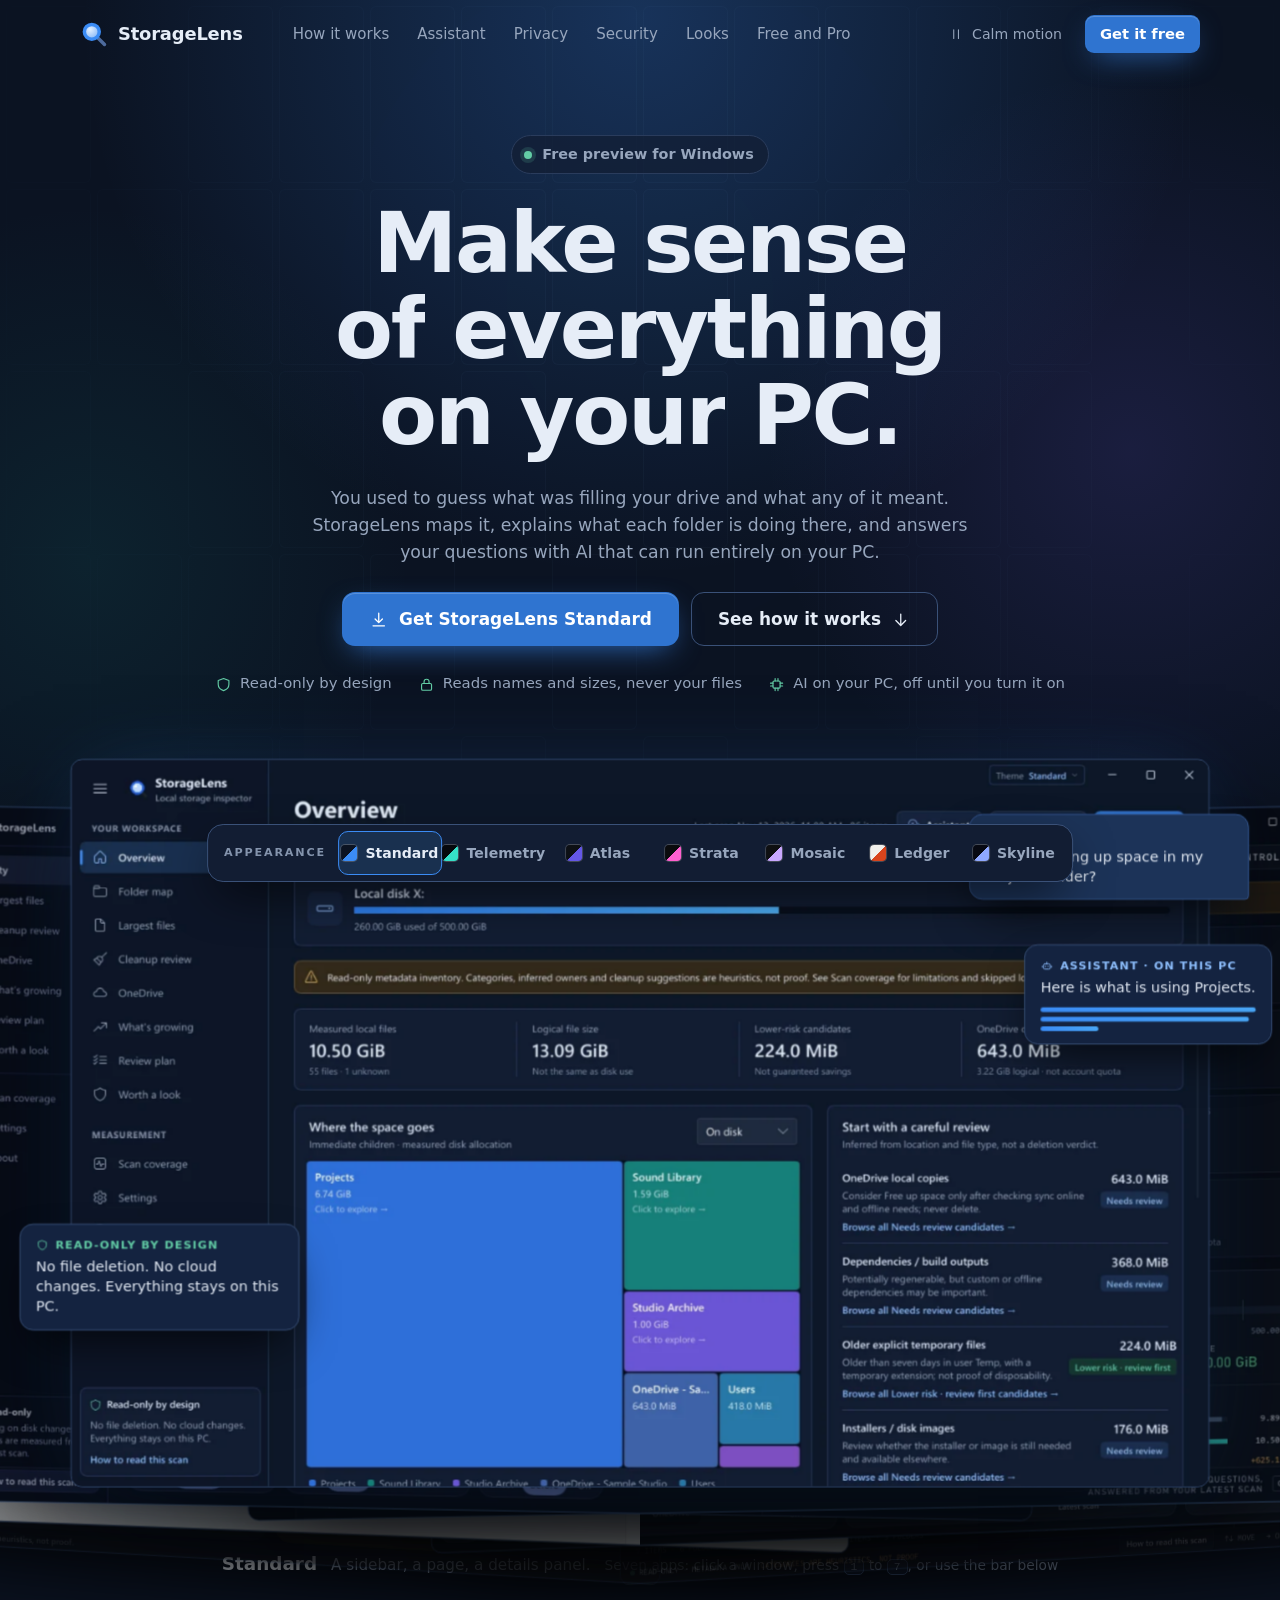
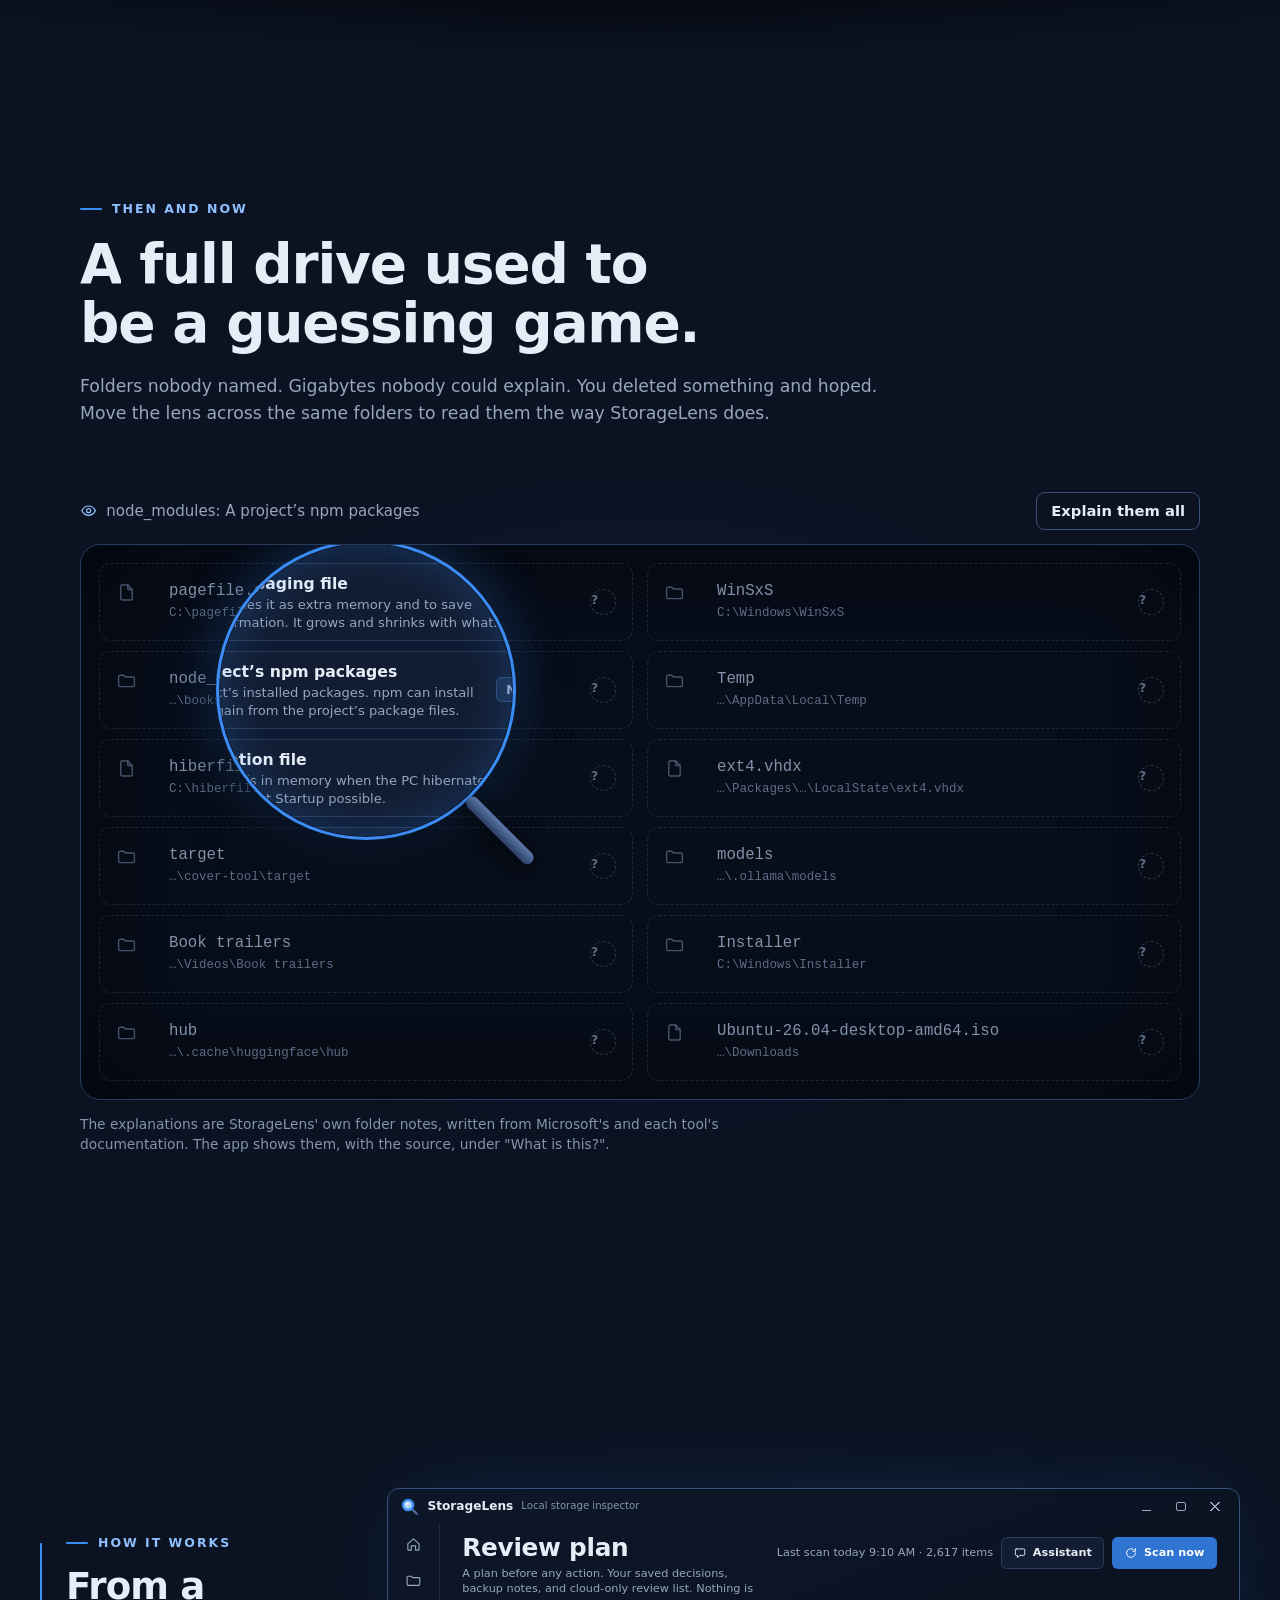
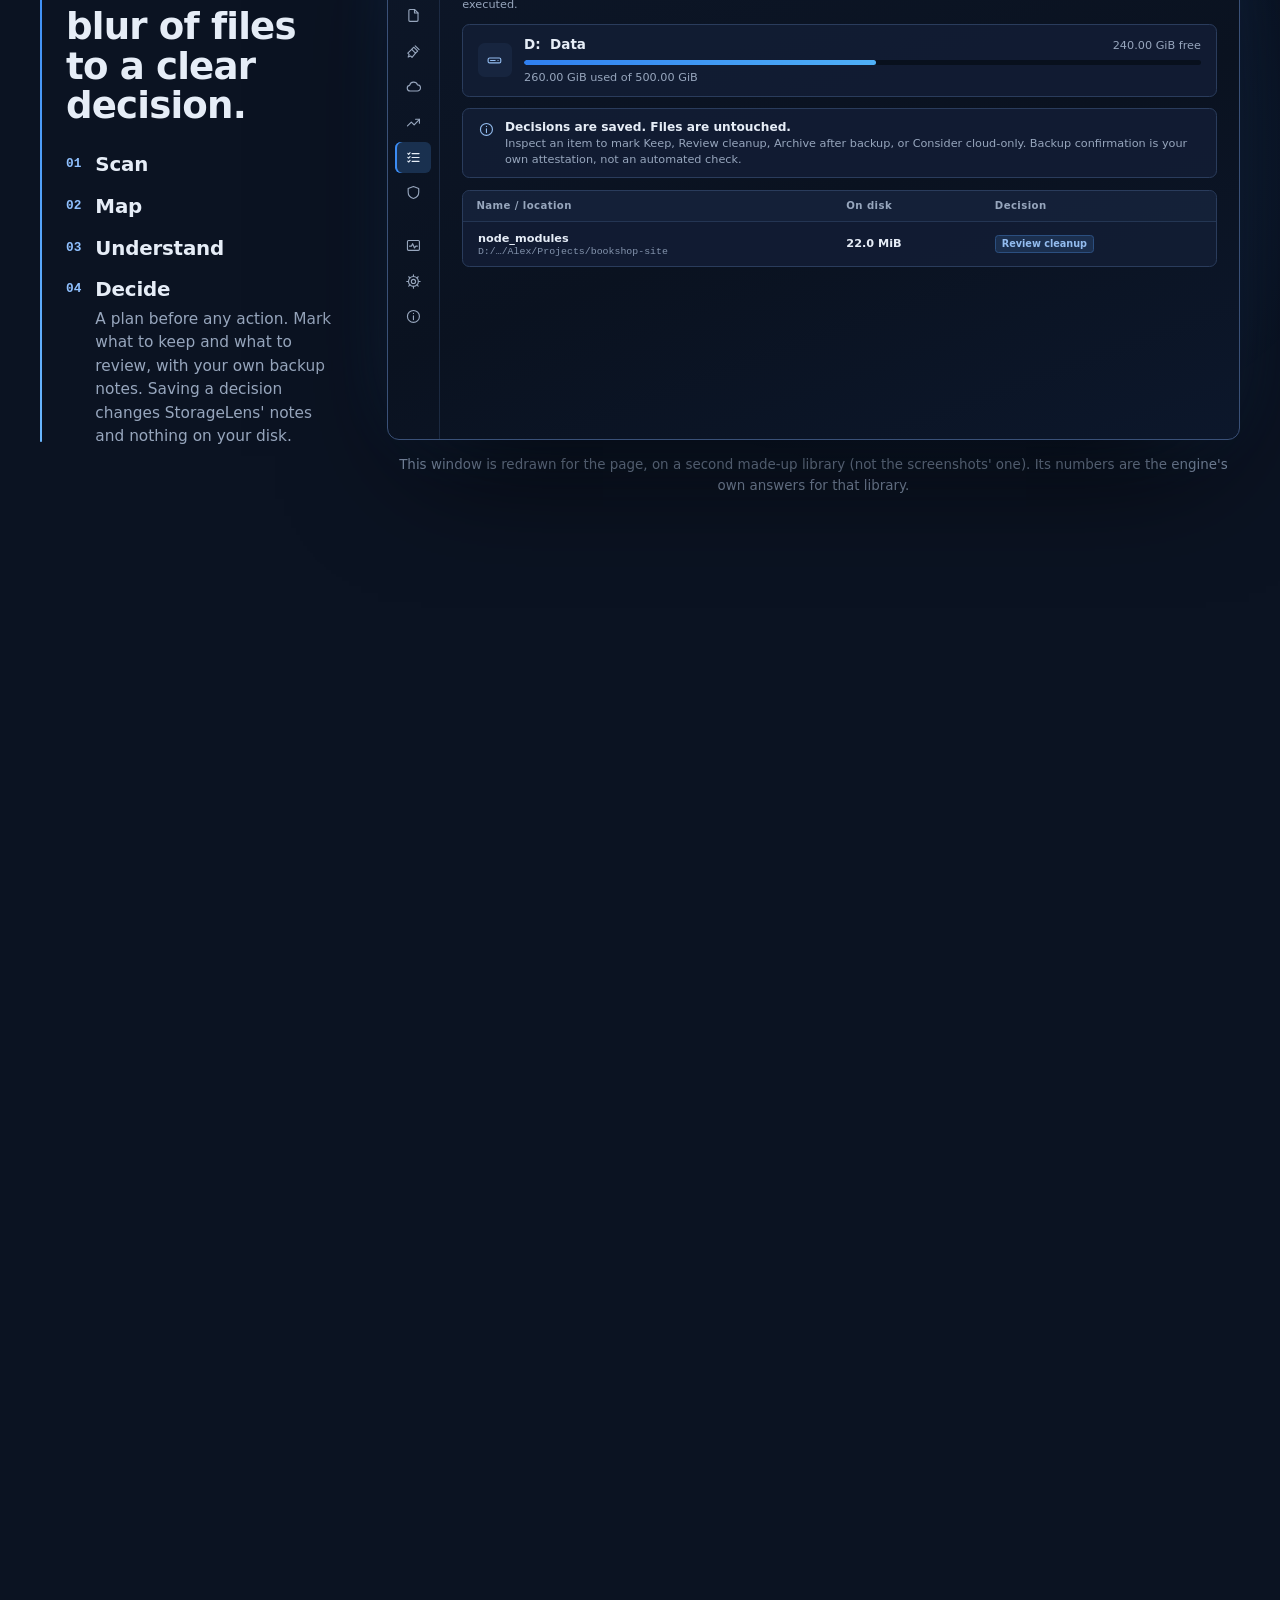
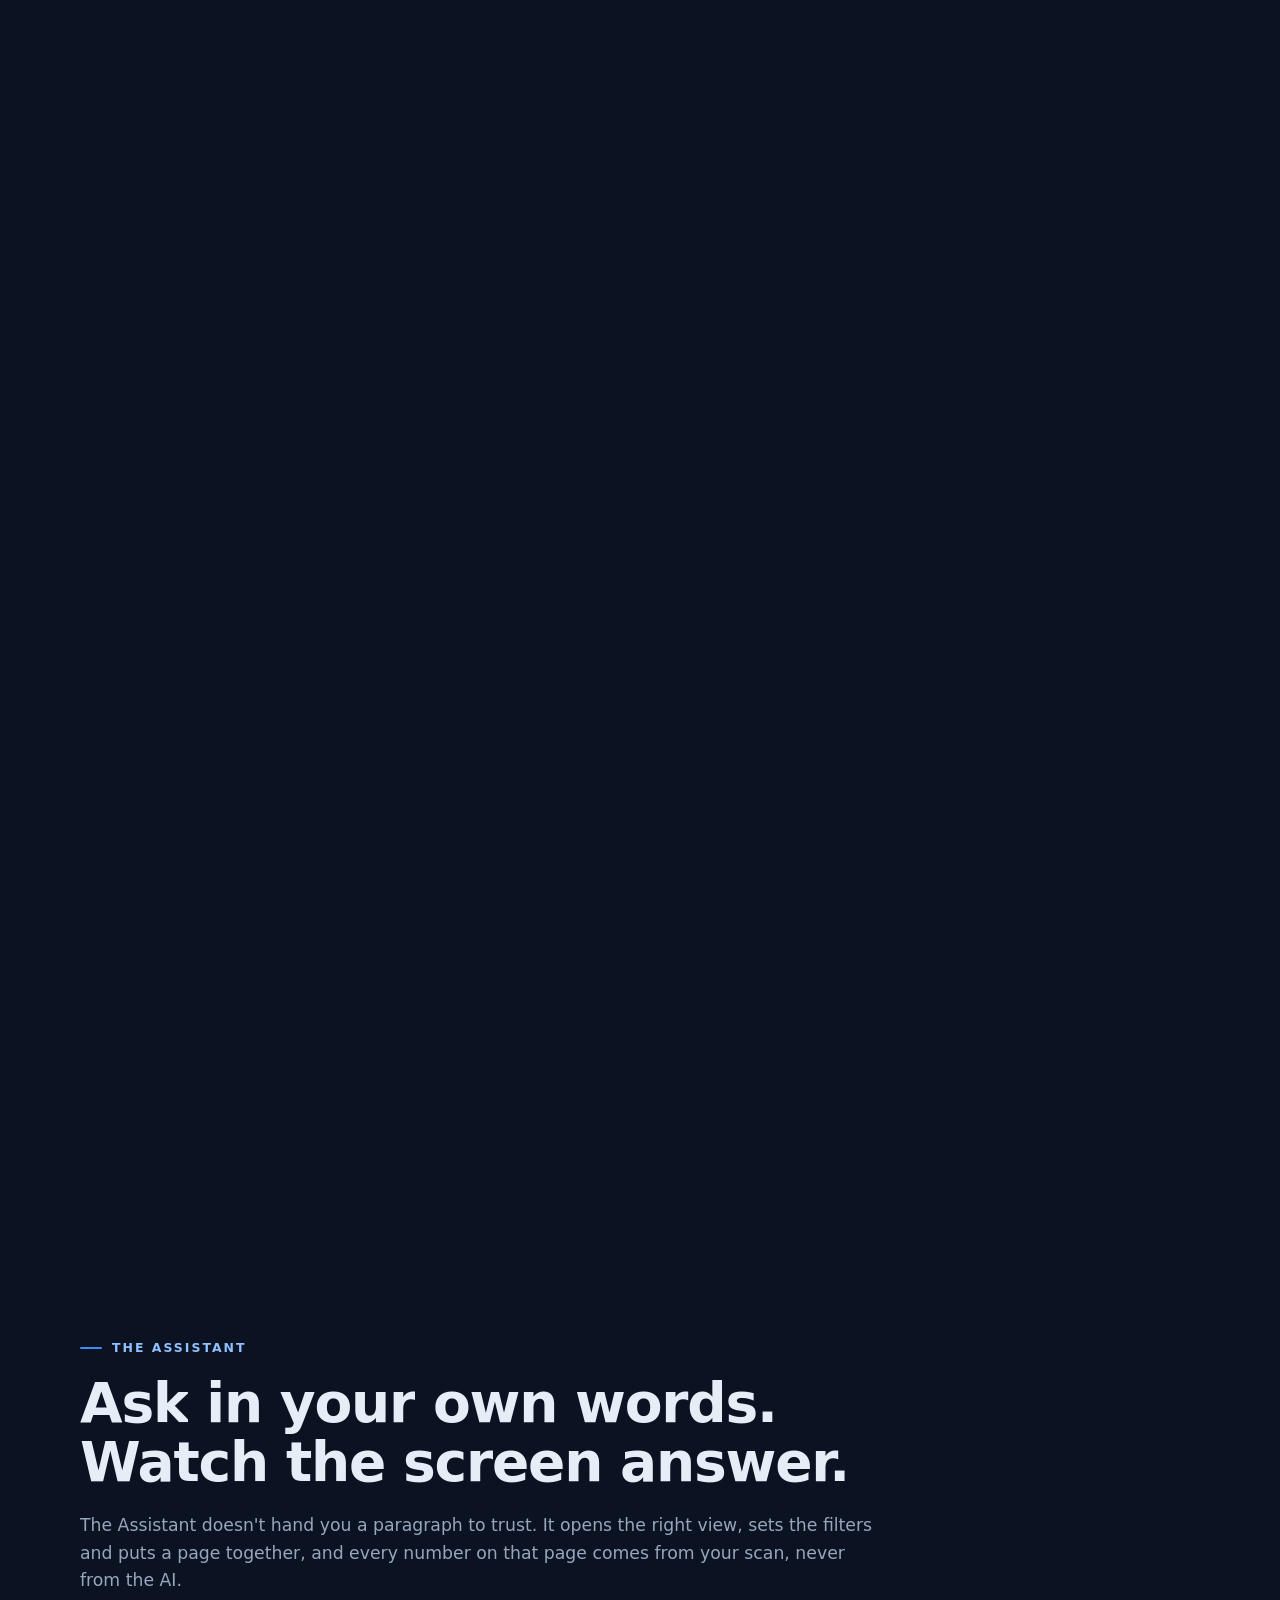
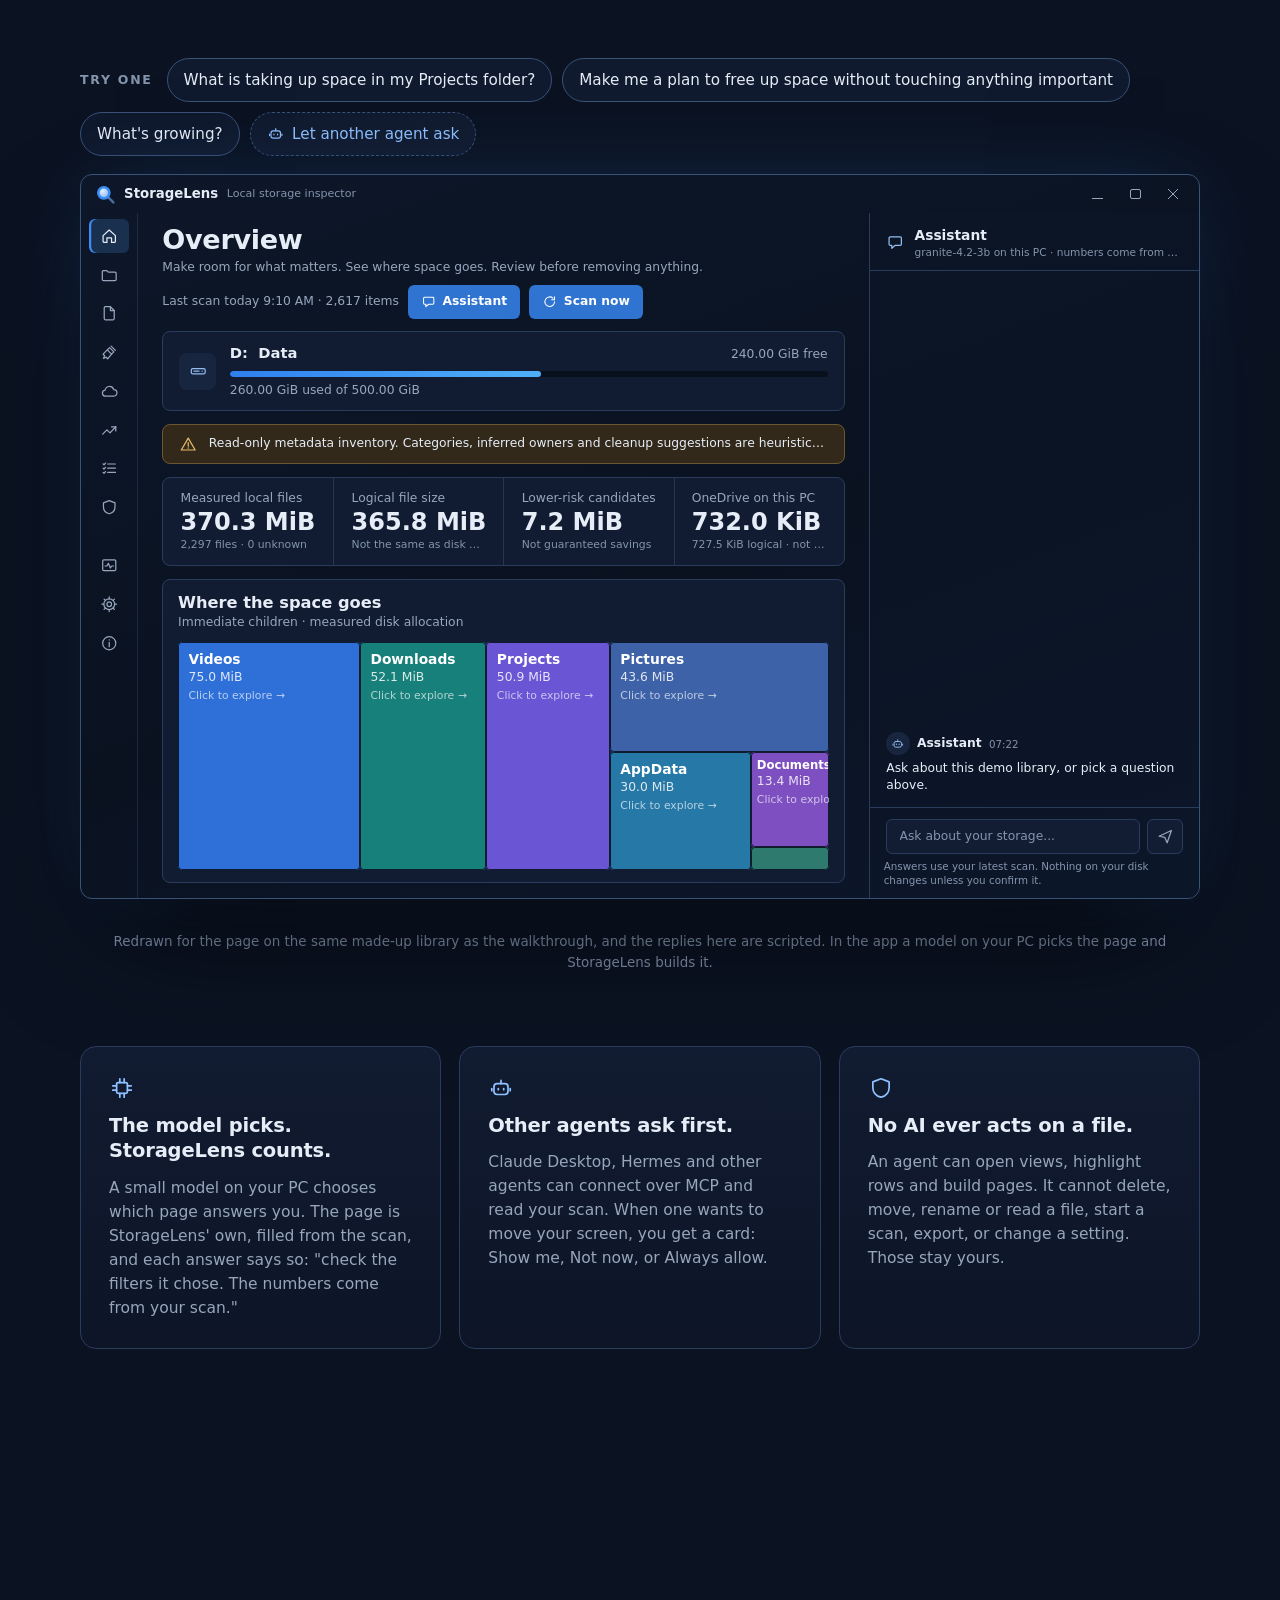
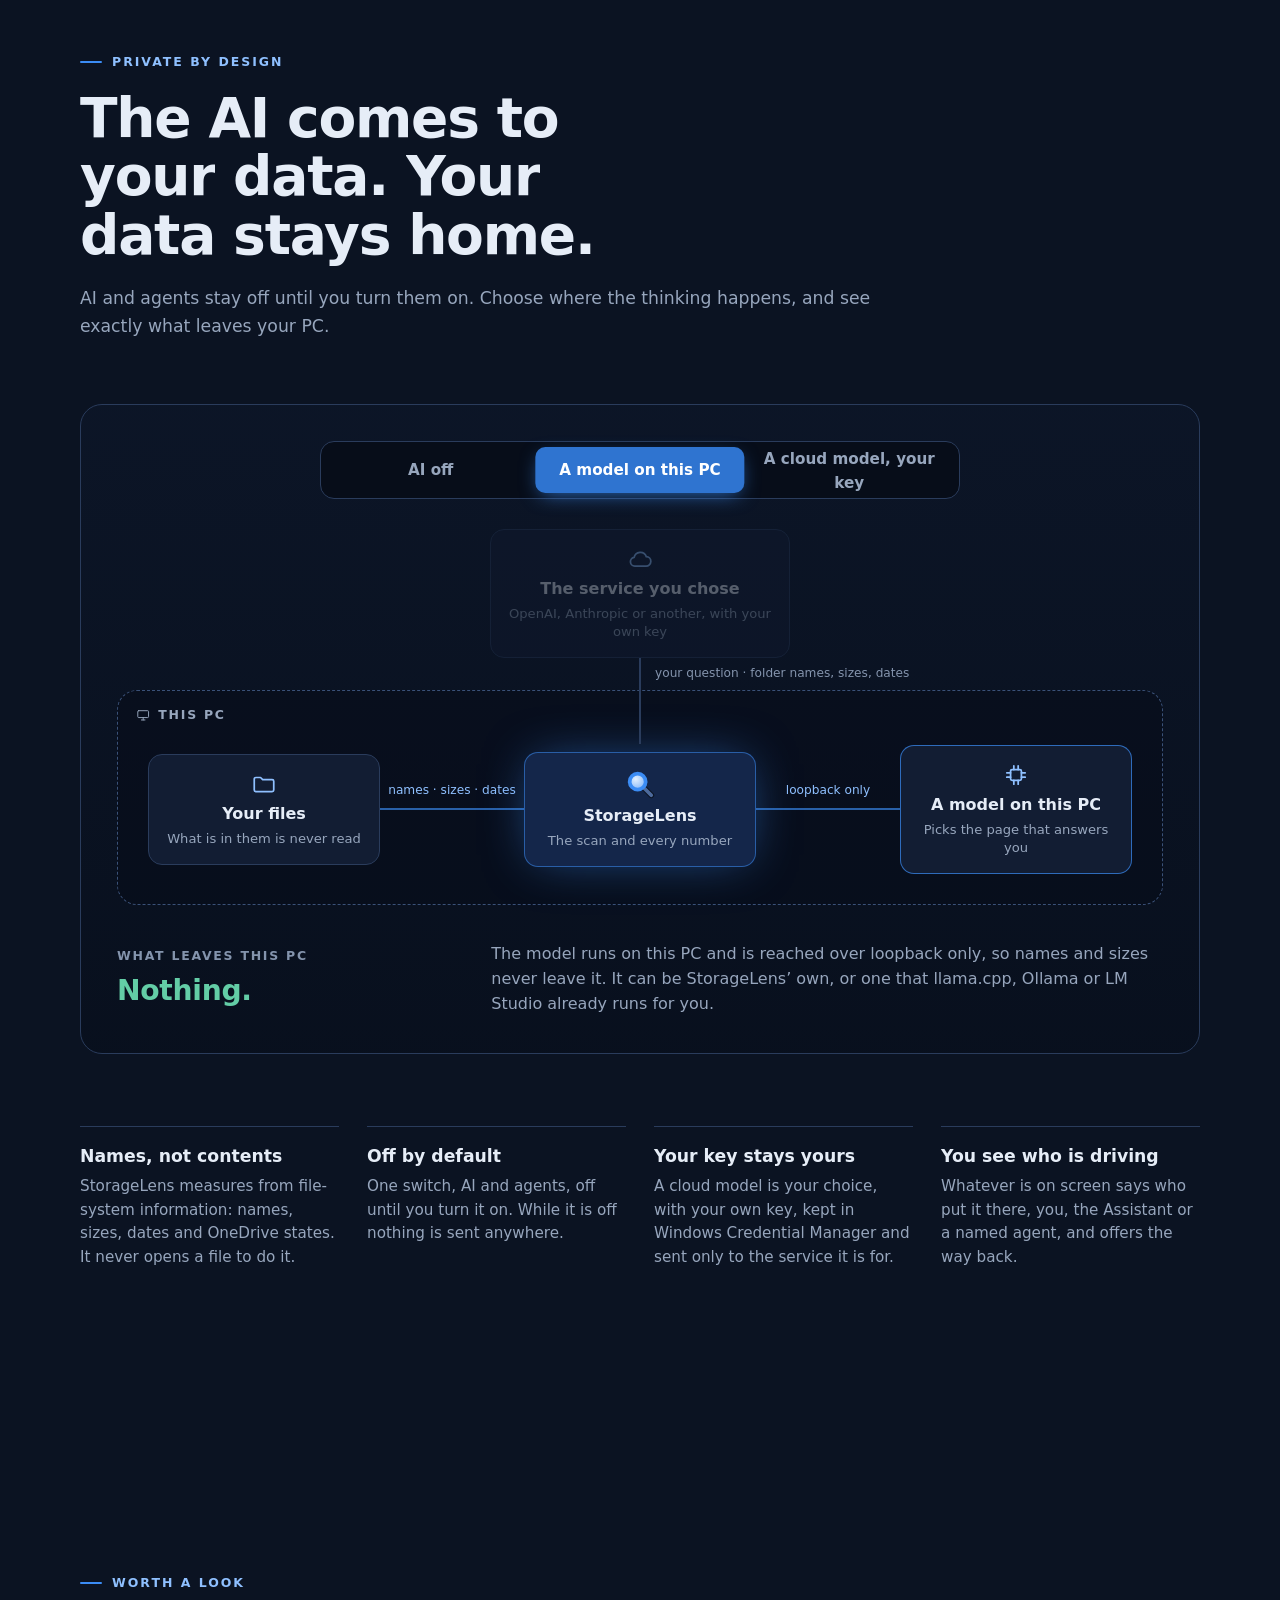
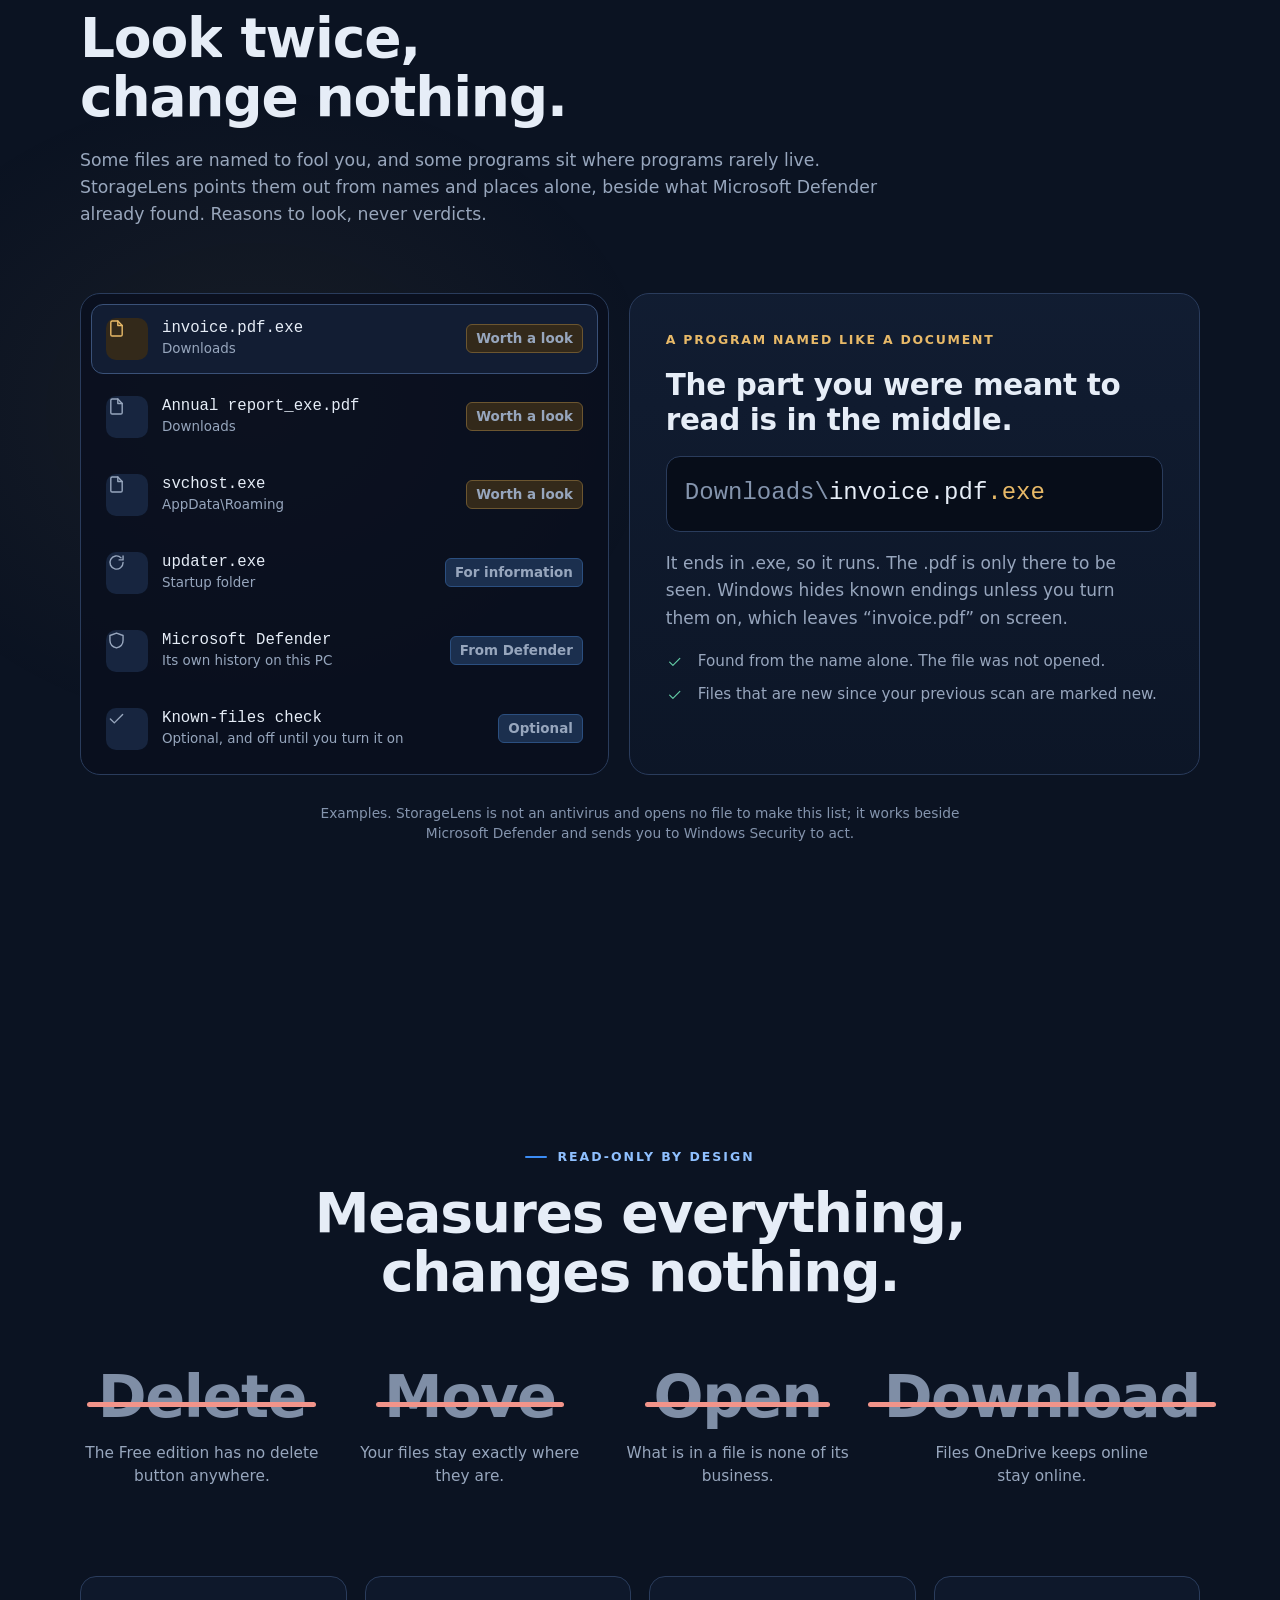
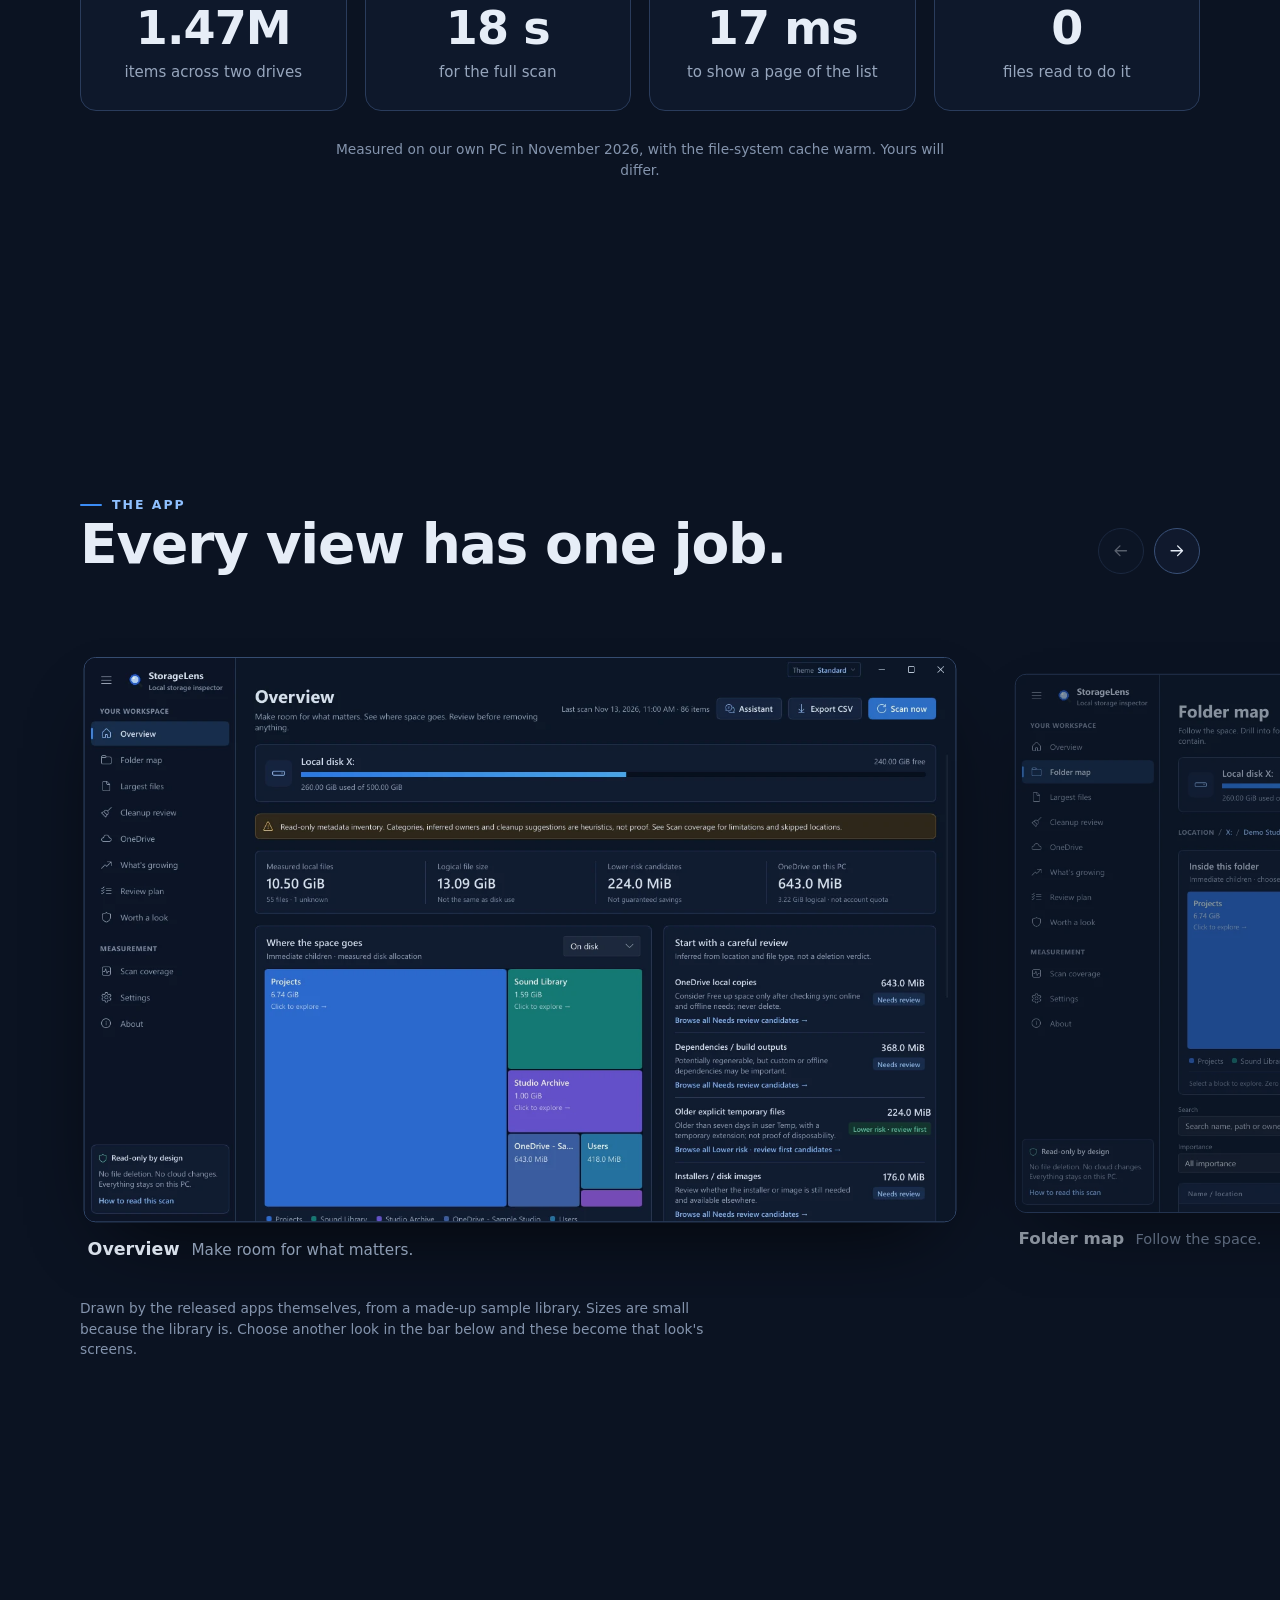
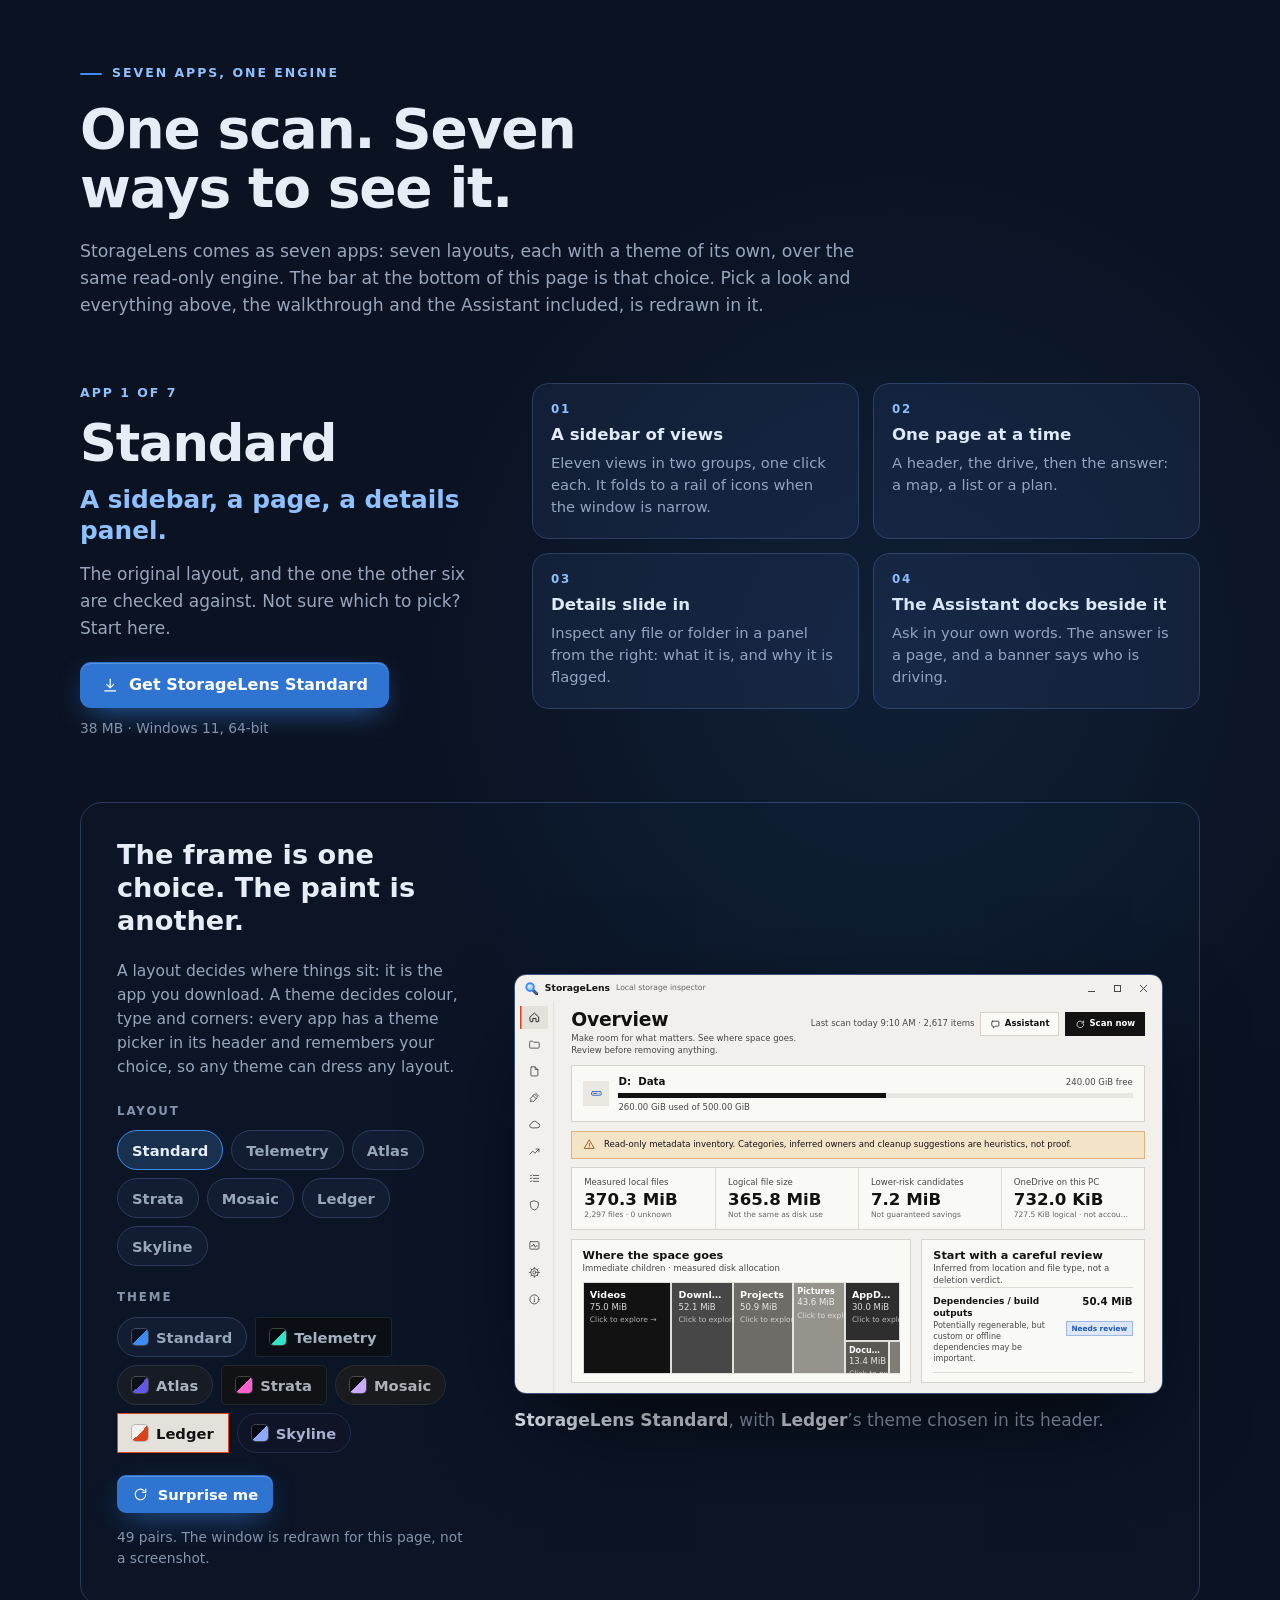
==== index.html @ 4317a59b "Website as committed at 0251ec87d (24 November 2026 09:26)" ====
<!DOCTYPE html>
<html lang="en" data-motion-key="storagelens-motion" data-look="standard">
<head>
<meta charset="utf-8">
<meta name="viewport" content="width=device-width, initial-scale=1">
<title>StorageLens: make sense of your storage</title>
<meta name="description" content="StorageLens is a free Windows app that maps your drives, explains what each folder is for, and answers questions in your own words with AI that can run on your PC. It reads names, sizes and dates, never what is in your files, and it changes nothing.">
<meta name="theme-color" content="#0b1322">
<meta property="og:type" content="website">
<meta property="og:title" content="StorageLens: make sense of everything on your PC">
<meta property="og:description" content="A free Windows app that maps your drives and explains what each folder is doing there. Read-only by design: it measures everything and changes nothing.">
<meta property="og:image" content="https://demar-developer.github.io/storagelens/assets/social-preview.jpg">
<meta name="twitter:card" content="summary_large_image">
<link rel="icon" href="assets/icon.svg" type="image/svg+xml">
<link rel="stylesheet" href="v3/v3.css">
<link rel="stylesheet" href="v3/layouts.css">
<script>document.documentElement.classList.add('js');setTimeout(function(){if(!window.__slReady)document.documentElement.classList.remove('js')},3000);</script>
<script type="module" src="v3/js/main.mjs"></script>
</head>
<body>

<!-- Icons, drawn for this page (24 px grid, 1.6 px strokes). -->
<svg class="sprite" aria-hidden="true" focusable="false">
  <defs>
    <radialGradient id="glass" cx="38%" cy="34%" r="75%"><stop offset="0" stop-color="#e3f0ff"/><stop offset="1" stop-color="#7fb3f7"/></radialGradient>
  </defs>
  <symbol id="logo" viewBox="0 0 64 64">
    <path d="M40.5 40.5 56 56" stroke="#0b1322" stroke-width="12" stroke-linecap="round"/>
    <path d="M40.5 40.5 56 56" stroke="#4d6a9c" stroke-width="8" stroke-linecap="round"/>
    <circle cx="27" cy="27" r="17" fill="url(#glass)" stroke="#3b8cf5" stroke-width="8"/>
  </symbol>
  <g fill="none" stroke="currentColor" stroke-width="1.6" stroke-linecap="round" stroke-linejoin="round">
    <symbol id="i-home" viewBox="0 0 24 24"><path d="M4 11.2 12 4l8 7.2V19a1 1 0 0 1-1 1h-4v-6H9v6H5a1 1 0 0 1-1-1z"/></symbol>
    <symbol id="i-folder" viewBox="0 0 24 24"><path d="M3 7.5A1.5 1.5 0 0 1 4.500 6h4.300l2 2H19.500A1.500 1.500 0 0 1 21 9.500v8A1.500 1.500 0 0 1 19.500 19h-15A1.500 1.500 0 0 1 3 17.500z"/></symbol>
    <symbol id="i-file" viewBox="0 0 24 24"><path d="M7 3.500h6.500L18.500 8.500V19a1.500 1.500 0 0 1-1.500 1.500H7A1.500 1.500 0 0 1 5.500 19V5A1.500 1.500 0 0 1 7 3.500z"/><path d="M13.500 3.500v5h5"/></symbol>
    <symbol id="i-broom" viewBox="0 0 24 24"><path d="m14.500 4 5.500 5.500"/><path d="m12.500 6 5.500 5.500-3 3L9.500 9z"/><path d="M9.500 9 4 14.500l2 2-1.500 3.500L8 18.500l2 2 5-6"/></symbol>
    <symbol id="i-cloud" viewBox="0 0 24 24"><path d="M7.200 18.500a4 4 0 0 1-.6-7.960A5.800 5.800 0 0 1 17.800 9.800a4.350 4.350 0 0 1-.3 8.700z"/></symbol>
    <symbol id="i-growth" viewBox="0 0 24 24"><path d="m3.500 17 5.500-5.500 4 4 7.500-8"/><path d="M15 7.500h5.500V13"/></symbol>
    <symbol id="i-list" viewBox="0 0 24 24"><path d="M10 6.500h10M10 12h10M10 17.500h10"/><path d="m4 6.300 1.200 1.200 2-2.200M4 11.800 5.200 13l2-2.200M4 17.300l1.200 1.200 2-2.200"/></symbol>
    <symbol id="i-shield" viewBox="0 0 24 24"><path d="m12 3.500 7.500 2.800v5.400c0 4.300-3 7.600-7.500 8.800-4.500-1.200-7.500-4.500-7.500-8.800V6.300z"/></symbol>
    <symbol id="i-pulse" viewBox="0 0 24 24"><rect x="3.500" y="5" width="17" height="14" rx="1.500"/><path d="M6.500 13h2.500l1.800-3.500 2.700 6 1.800-2.500h2.200"/></symbol>
    <symbol id="i-gear" viewBox="0 0 24 24"><circle cx="12" cy="12" r="3"/><circle cx="12" cy="12" r="7"/><path d="M12 2.500V5M12 19v2.500M2.500 12H5M19 12h2.500M5.300 5.300 7 7M17 17l1.700 1.700M18.700 5.300 17 7M7 17l-1.700 1.700"/></symbol>
    <symbol id="i-info" viewBox="0 0 24 24"><circle cx="12" cy="12" r="8.500"/><path d="M12 11v5.500M12 7.600v.3"/></symbol>
    <symbol id="i-chat" viewBox="0 0 24 24"><path d="M5.500 5h13A1.500 1.500 0 0 1 20 6.500v8a1.500 1.500 0 0 1-1.500 1.500H12l-4.500 3.800V16h-2A1.500 1.500 0 0 1 4 14.500v-8A1.500 1.500 0 0 1 5.500 5z"/></symbol>
    <symbol id="i-download" viewBox="0 0 24 24"><path d="M12 4v11M7.500 11 12 15.500 16.500 11M5 19.500h14"/></symbol>
    <symbol id="i-refresh" viewBox="0 0 24 24"><path d="M19.500 12a7.500 7.500 0 1 1-2.400-5.500"/><path d="M19.500 4.500v4.500H15"/></symbol>
    <symbol id="i-drive" viewBox="0 0 24 24"><rect x="3" y="8.500" width="18" height="7" rx="2"/><path d="M6.500 12H13"/><path d="M17 12h.2"/></symbol>
    <symbol id="i-arrow" viewBox="0 0 24 24"><path d="M5 12h14M13 6l6 6-6 6"/></symbol>
    <symbol id="i-down" viewBox="0 0 24 24"><path d="M12 5v14M6 13l6 6 6-6"/></symbol>
    <symbol id="i-check" viewBox="0 0 24 24"><path d="m5 12.500 4.500 4.500L19 7.500"/></symbol>
    <symbol id="i-x" viewBox="0 0 24 24"><path d="m6.500 6.500 11 11M17.500 6.500l-11 11"/></symbol>
    <symbol id="i-lock" viewBox="0 0 24 24"><rect x="5" y="10.500" width="14" height="9.500" rx="1.800"/><path d="M8.500 10.500V8a3.500 3.500 0 0 1 7 0v2.500"/></symbol>
    <symbol id="i-chip" viewBox="0 0 24 24"><rect x="7" y="7" width="10" height="10" rx="1.500"/><path d="M10 3.500V7M14 3.500V7M10 17v3.500M14 17v3.500M3.500 10H7M3.500 14H7M17 10h3.500M17 14h3.500"/></symbol>
    <symbol id="i-key" viewBox="0 0 24 24"><circle cx="8" cy="15.500" r="4"/><path d="m11 12.500 8.500-8.500M16 7.500l2.500 2.500M13.500 10l2 2"/></symbol>
    <symbol id="i-warn" viewBox="0 0 24 24"><path d="M12 4 21 19.500H3z"/><path d="M12 10v4.500M12 16.800v.3"/></symbol>
    <symbol id="i-send" viewBox="0 0 24 24"><path d="m4 12 16-7.500-5.500 16-3-7z"/></symbol>
    <symbol id="i-bot" viewBox="0 0 24 24"><rect x="5.500" y="8" width="13" height="10" rx="3"/><path d="M12 8V5M9.500 12.500v1M14.500 12.500v1M3.500 12.500v2M20.500 12.500v2"/></symbol>
    <symbol id="i-open" viewBox="0 0 24 24"><path d="M14 5h5v5M19 5l-8 8"/><path d="M11 7H6.500A1.500 1.500 0 0 0 5 8.500v9A1.500 1.500 0 0 0 6.500 19h9a1.500 1.500 0 0 0 1.500-1.500V13"/></symbol>
    <symbol id="i-eye" viewBox="0 0 24 24"><path d="M2.500 12S6 5.500 12 5.500 21.500 12 21.500 12 18 18.500 12 18.500 2.500 12 2.500 12z"/><circle cx="12" cy="12" r="2.800"/></symbol>
    <symbol id="i-pc" viewBox="0 0 24 24"><rect x="3" y="4.500" width="18" height="11.500" rx="1.500"/><path d="M9 20h6M12 16v4"/></symbol>
    <symbol id="i-pin" viewBox="0 0 24 24"><path d="m14 4 6 6-3 1-3.500 3.500.5 4-1.500 1.500-7-7L7 11.500l4 .5L14.500 8.500z"/><path d="m8.500 15.500-4.500 4.500"/></symbol>
    <symbol id="i-play" viewBox="0 0 24 24"><path d="M8 5.500v13l10.500-6.500z"/></symbol>
    <symbol id="i-pause" viewBox="0 0 24 24"><path d="M8.500 5.500v13M15.500 5.500v13"/></symbol>
  </g>
</svg>

<a class="skip" href="#main">Skip to content</a>

<header class="nav" data-nav>
  <div class="nav-progress" aria-hidden="true"><i data-scroll-progress></i></div>
  <div class="nav-inner">
    <a class="brand" href="#top" aria-label="StorageLens, top of page">
      <svg class="brand-mark" aria-hidden="true"><use href="#logo"/></svg>
      <span>StorageLens</span>
    </a>
    <nav class="nav-links" aria-label="Sections">
      <a href="#how">How it works</a>
      <a href="#ask">Assistant</a>
      <a href="#privacy">Privacy</a>
      <a href="#security">Security</a>
      <a href="#looks">Looks</a>
      <a href="#editions">Free and Pro</a>
    </nav>
    <div class="nav-actions">
      <button class="motion-toggle" type="button" data-motion-toggle aria-pressed="false" title="Turn the page's motion down or back up">
        <svg class="ic" aria-hidden="true"><use href="#i-pause" data-motion-icon/></svg>
        <span data-motion-label>Calm motion</span>
      </button>
      <a class="btn btn-primary btn-sm" href="#get">Get it free</a>
    </div>
  </div>
</header>

<!-- The appearance bar: the seven apps. The whole page wears the look that is on. -->
<div class="dock" role="radiogroup" aria-label="Appearance: the look this page wears">
  <span class="dock-k" aria-hidden="true">Appearance</span>
  <div class="dock-set" data-dock-set><i class="dock-thumb" data-dock-thumb aria-hidden="true"></i></div>
</div>

<main id="main">

<!-- ───────────────────────────── Hero ───────────────────────────── -->
<section class="hero" id="top" data-module="hero" role="group" aria-label="StorageLens">
  <div class="hero-bg" aria-hidden="true">
    <div class="hero-glow"></div>
    <div class="hero-tiles" data-hero-tiles></div>
  </div>
  <div class="wrap hero-copy">
    <p class="pill" data-reveal><i class="dot"></i>Free preview for Windows</p>
    <h1 class="display" data-split>Make sense of everything on your PC.</h1>
    <p class="lede" data-reveal data-reveal-delay="260">You used to guess what was filling your drive and what any of it meant. StorageLens maps it, explains what each folder is doing there, and answers your questions with AI that can run entirely on your PC.</p>
    <div class="hero-cta" data-reveal data-reveal-delay="340">
      <a class="btn btn-primary btn-lg" href="#get" data-download>
        <svg class="ic" aria-hidden="true"><use href="#i-download"/></svg><span>Get <span data-download-name>StorageLens Standard</span></span>
      </a>
      <a class="btn btn-ghost btn-lg" href="#how">See how it works<svg class="ic" aria-hidden="true"><use href="#i-down"/></svg></a>
    </div>
    <ul class="hero-facts" data-reveal data-reveal-delay="420">
      <li><svg class="ic" aria-hidden="true"><use href="#i-shield"/></svg>Read-only by design</li>
      <li><svg class="ic" aria-hidden="true"><use href="#i-lock"/></svg>Reads names and sizes, never your files</li>
      <li><svg class="ic" aria-hidden="true"><use href="#i-chip"/></svg>AI on your PC, off until you turn it on</li>
    </ul>
  </div>

  <div class="hero-stage" data-hero-stage role="group" aria-label="StorageLens' Overview in each of the seven looks. Left and right arrows change the look.">
    <div class="hero-enter" data-hero-enter>
      <div class="hero-tilt deck-stage" data-hero-tilt>
        <button type="button" class="deck-card is-front" data-look="standard" aria-label="Standard: put this look on">
          <img src="assets/looks/standard/overview.webp" width="1360" height="880" alt="StorageLens' Overview: a drive's used space, four totals, a map of the largest folders and a list of what to review first." fetchpriority="high" decoding="async">
        </button>
        <div class="callout callout-ask" data-depth="46" aria-hidden="true">
          <span class="callout-k">You</span>
          <p>What is taking up space in my Projects folder?</p>
        </div>
        <div class="callout callout-answer" data-depth="70" aria-hidden="true">
          <span class="callout-k"><svg class="ic"><use href="#i-bot"/></svg>Assistant · on this PC</span>
          <p>Here is what is using Projects.</p>
          <div class="callout-bars"><i style="--w:100%"></i><i style="--w:97%"></i><i style="--w:27%"></i></div>
        </div>
        <div class="callout callout-safe" data-depth="34" aria-hidden="true">
          <span class="callout-k"><svg class="ic"><use href="#i-shield"/></svg>Read-only by design</span>
          <p>No file deletion. No cloud changes. Everything stays on this PC.</p>
        </div>
      </div>
    </div>
    <p class="deck-cap" aria-live="polite"><b data-deck-name>Standard</b><span data-deck-line>A sidebar, a page, a details panel.</span><span class="deck-keys">Seven apps: click a window, press <kbd>1</kbd> to <kbd>7</kbd>, or use the bar below</span></p>
  </div>
</section>

<!-- ───────────────────────────── Then and now: the lens ───────────────────────────── -->
<section class="section then" id="then-now">
  <div class="wrap">
    <div class="section-head">
      <p class="eyebrow" data-reveal>Then and now</p>
      <h2 class="title" data-split>A full drive used to be a guessing game.</h2>
      <p class="lede" data-reveal>Folders nobody named. Gigabytes nobody could explain. You deleted something and hoped. Move the lens across the same folders to read them the way StorageLens does.</p>
    </div>

    <div class="lens-wrap" data-reveal>
      <div class="lens-bar">
        <span class="lens-hint"><svg class="ic" aria-hidden="true"><use href="#i-eye"/></svg><span data-lens-hint>Move the lens over a folder</span></span>
        <button class="btn btn-ghost btn-sm" type="button" data-lens-toggle aria-pressed="false">Explain them all</button>
      </div>
      <div class="lens-stage" data-module="lens" tabindex="0" role="group" aria-label="A list of folders. Arrow keys move the lens; the button above explains every folder.">
        <ul class="lens-layer lens-raw" aria-hidden="true" data-lens-raw></ul>
        <ul class="lens-layer lens-known" data-lens-known></ul>
        <div class="lens" data-lens aria-hidden="true">
          <div class="lens-clip"><div class="lens-view" data-lens-view></div></div>
          <span class="lens-ring"></span>
          <span class="lens-handle"></span>
        </div>
      </div>
      <p class="fine">The explanations are StorageLens' own folder notes, written from Microsoft's and each tool's documentation. The app shows them, with the source, under "What is this?".</p>
    </div>
  </div>
</section>

<!-- ───────────────────────────── How it works: the pinned story ───────────────────────────── -->
<section class="story" id="how" data-module="story">
  <div class="story-pin">
    <div class="wrap story-grid">
      <div class="story-copy">
        <p class="eyebrow">How it works</p>
        <h2 class="title title-sm">From a blur of files to a clear decision.</h2>
        <ol class="steps" data-steps>
          <li class="step is-on" data-step>
            <span class="step-n">01</span>
            <div>
              <h3>Scan</h3>
              <p>One pass over what Windows already knows about your files: names, sizes, dates and OneDrive states. No file is opened, and files OneDrive keeps online are never downloaded.</p>
              <p class="step-fact">1.47 million items in 18 seconds on our own PC</p>
            </div>
          </li>
          <li class="step" data-step>
            <span class="step-n">02</span>
            <div>
              <h3>Map</h3>
              <p>Follow the space. Every folder is a block sized by what it really takes on disk. Click one to go inside, as deep as you like.</p>
            </div>
          </li>
          <li class="step" data-step>
            <span class="step-n">03</span>
            <div>
              <h3>Understand</h3>
              <p>For well-known Windows, developer and app folders, StorageLens says what the folder is, the supported way to free its space and what not to do. Everything else gets an importance level and the reason for it.</p>
            </div>
          </li>
          <li class="step" data-step>
            <span class="step-n">04</span>
            <div>
              <h3>Decide</h3>
              <p>A plan before any action. Mark what to keep and what to review, with your own backup notes. Saving a decision changes StorageLens' notes and nothing on your disk.</p>
            </div>
          </li>
        </ol>
        <div class="story-rail" aria-hidden="true"><i data-story-rail></i></div>
      </div>
      <div class="story-stage">
        <div class="app-slot" data-story-app>
          <img class="app-fallback" src="assets/looks/standard/folders.webp" width="1360" height="880" loading="lazy" decoding="async" alt="StorageLens' Folder map: the folders inside a folder as blocks sized by the space they take on disk.">
        </div>
        <p class="demo-note">This window is redrawn for the page, on a second made-up library (not the screenshots' one). Its numbers are the engine's own answers for that library.</p>
      </div>
    </div>
  </div>
</section>

<!-- ───────────────────────────── Ask: the Assistant ───────────────────────────── -->
<section class="section ask" id="ask">
  <div class="wrap">
    <div class="section-head">
      <p class="eyebrow" data-reveal>The Assistant</p>
      <h2 class="title" data-split>Ask in your own words. Watch the screen answer.</h2>
      <p class="lede" data-reveal>The Assistant doesn't hand you a paragraph to trust. It opens the right view, sets the filters and puts a page together, and every number on that page comes from your scan, never from the AI.</p>
    </div>

    <div class="ask-stage" data-reveal data-module="assistant">
      <div class="ask-chips" data-ask-chips role="group" aria-label="Questions to try">
        <span class="ask-chips-k">Try one</span>
        <button class="chip" type="button" data-ask="projects">What is taking up space in my Projects folder?</button>
        <button class="chip" type="button" data-ask="plan">Make me a plan to free up space without touching anything important</button>
        <button class="chip" type="button" data-ask="growth">What's growing?</button>
        <button class="chip chip-agent" type="button" data-ask="hermes"><svg class="ic" aria-hidden="true"><use href="#i-bot"/></svg>Let another agent ask</button>
      </div>
      <div class="app-slot app-slot-wide" data-ask-app>
        <img class="app-fallback" src="assets/looks/standard/chat.webp" width="1360" height="880" loading="lazy" decoding="async" alt="The Assistant's panel open beside the Overview, with questions to start from.">
      </div>
      <p class="demo-note">Redrawn for the page on the same made-up library as the walkthrough, and the replies here are scripted. In the app a model on your PC picks the page and StorageLens builds it.</p>
    </div>

    <ul class="trio" data-reveal-group>
      <li class="card" data-reveal data-spot>
        <svg class="ic ic-lg" aria-hidden="true"><use href="#i-chip"/></svg>
        <h3>The model picks. StorageLens counts.</h3>
        <p>A small model on your PC chooses which page answers you. The page is StorageLens' own, filled from the scan, and each answer says so: "check the filters it chose. The numbers come from your scan."</p>
      </li>
      <li class="card" data-reveal data-spot>
        <svg class="ic ic-lg" aria-hidden="true"><use href="#i-bot"/></svg>
        <h3>Other agents ask first.</h3>
        <p>Claude Desktop, Hermes and other agents can connect over MCP and read your scan. When one wants to move your screen, you get a card: Show me, Not now, or Always allow.</p>
      </li>
      <li class="card" data-reveal data-spot>
        <svg class="ic ic-lg" aria-hidden="true"><use href="#i-shield"/></svg>
        <h3>No AI ever acts on a file.</h3>
        <p>An agent can open views, highlight rows and build pages. It cannot delete, move, rename or read a file, start a scan, export, or change a setting. Those stay yours.</p>
      </li>
    </ul>
  </div>
</section>

<!-- ───────────────────────────── Privacy ───────────────────────────── -->
<section class="section privacy" id="privacy">
  <div class="wrap">
    <div class="section-head">
      <p class="eyebrow" data-reveal>Private by design</p>
      <h2 class="title" data-split>The AI comes to your data. Your data stays home.</h2>
      <p class="lede" data-reveal>AI and agents stay off until you turn them on. Choose where the thinking happens, and see exactly what leaves your PC.</p>
    </div>

    <div class="flow" data-reveal data-module="privacy" data-mode="off">
      <div class="seg" role="radiogroup" aria-label="Where the Assistant's model runs" data-seg>
        <i class="seg-thumb" data-seg-thumb aria-hidden="true"></i>
        <button type="button" role="radio" aria-checked="true" data-mode="off">AI off</button>
        <button type="button" role="radio" aria-checked="false" tabindex="-1" data-mode="local">A model on this PC</button>
        <button type="button" role="radio" aria-checked="false" tabindex="-1" data-mode="cloud">A cloud model, your key</button>
      </div>

      <div class="flow-map" aria-hidden="true">
        <div class="flow-pc">
          <span class="flow-pc-k"><svg class="ic"><use href="#i-pc"/></svg>This PC</span>
          <div class="node node-files">
            <svg class="ic ic-lg"><use href="#i-folder"/></svg>
            <b>Your files</b>
            <span>What is in them is never read</span>
          </div>
          <div class="wire wire-scan" data-wire="scan"><span class="wire-k">names · sizes · dates</span><i class="packet"></i><i class="packet"></i><i class="packet"></i></div>
          <div class="node node-app">
            <svg class="brand-mark"><use href="#logo"/></svg>
            <b>StorageLens</b>
            <span>The scan and every number</span>
          </div>
          <div class="wire wire-local" data-wire="local"><span class="wire-k">loopback only</span><i class="packet"></i><i class="packet"></i><i class="packet packet-back"></i></div>
          <div class="node node-model" data-node="local">
            <svg class="ic ic-lg"><use href="#i-chip"/></svg>
            <b>A model on this PC</b>
            <span>Picks the page that answers you</span>
          </div>
        </div>
        <div class="wire wire-cloud" data-wire="cloud"><span class="wire-k">your question · folder names, sizes, dates</span><i class="packet"></i><i class="packet"></i><i class="packet packet-back"></i></div>
        <div class="node node-cloud" data-node="cloud">
          <svg class="ic ic-lg"><use href="#i-cloud"/></svg>
          <b>The service you chose</b>
          <span>OpenAI, Anthropic or another, with your own key</span>
        </div>
      </div>

      <div class="flow-say" aria-live="polite">
        <div class="flow-leaves">
          <span class="flow-leaves-k">What leaves this PC</span>
          <p class="flow-leaves-v" data-flow-leaves>Nothing.</p>
        </div>
        <p class="flow-detail" data-flow-detail>No model runs and no agent can connect. The Assistant still answers its fixed questions from the scan, and "What is this?" still works, because the folder notes are not AI.</p>
      </div>
    </div>

    <ul class="quad" data-reveal-group>
      <li data-reveal><h3>Names, not contents</h3><p>StorageLens measures from file-system information: names, sizes, dates and OneDrive states. It never opens a file to do it.</p></li>
      <li data-reveal><h3>Off by default</h3><p>One switch, AI and agents, off until you turn it on. While it is off nothing is sent anywhere.</p></li>
      <li data-reveal><h3>Your key stays yours</h3><p>A cloud model is your choice, with your own key, kept in Windows Credential Manager and sent only to the service it is for.</p></li>
      <li data-reveal><h3>You see who is driving</h3><p>Whatever is on screen says who put it there, you, the Assistant or a named agent, and offers the way back.</p></li>
    </ul>
  </div>
</section>

<!-- ───────────────────────────── Security: Worth a look ───────────────────────────── -->
<section class="section security" id="security">
  <div class="wrap">
    <div class="section-head">
      <p class="eyebrow" data-reveal>Worth a look</p>
      <h2 class="title" data-split>Look twice, change nothing.</h2>
      <p class="lede" data-reveal>Some files are named to fool you, and some programs sit where programs rarely live. StorageLens points them out from names and places alone, beside what Microsoft Defender already found. Reasons to look, never verdicts.</p>
    </div>

    <div class="signals" data-reveal data-module="signals">
      <div class="signals-list" role="tablist" aria-label="Examples of what StorageLens notices" aria-orientation="vertical" data-signals-list>
        <i class="signals-beam" data-signals-beam aria-hidden="true"></i>
      </div>
      <div class="signals-detail" data-signals-detail role="tabpanel" tabindex="0"></div>
    </div>
    <p class="fine center" data-reveal>Examples. StorageLens is not an antivirus and opens no file to make this list; it works beside Microsoft Defender and sends you to Windows Security to act.</p>
  </div>
</section>

<!-- ───────────────────────────── Promises and numbers ───────────────────────────── -->
<section class="section promises" id="promises">
  <div class="wrap">
    <div class="section-head center">
      <p class="eyebrow" data-reveal>Read-only by design</p>
      <h2 class="title" data-split>Measures everything, changes nothing.</h2>
    </div>
    <ul class="nevers" data-module="nevers">
      <li data-never><span class="never-word">Delete<i></i></span><p>The Free edition has no delete button anywhere.</p></li>
      <li data-never><span class="never-word">Move<i></i></span><p>Your files stay exactly where they are.</p></li>
      <li data-never><span class="never-word">Open<i></i></span><p>What is in a file is none of its business.</p></li>
      <li data-never><span class="never-word">Download<i></i></span><p>Files OneDrive keeps online stay online.</p></li>
    </ul>

    <ul class="stats" data-reveal-group>
      <li data-reveal><b><span data-count="1.47" data-decimals="2">1.47</span>M</b><span>items across two drives</span></li>
      <li data-reveal><b><span data-count="18">18</span> s</b><span>for the full scan</span></li>
      <li data-reveal><b><span data-count="17">17</span> ms</b><span>to show a page of the list</span></li>
      <li data-reveal><b><span data-count="0">0</span></b><span>files read to do it</span></li>
    </ul>
    <p class="fine center" data-reveal>Measured on our own PC in November 2026, with the file-system cache warm. Yours will differ.</p>
  </div>
</section>

<!-- ───────────────────────────── Screens ───────────────────────────── -->
<section class="section screens" id="screens">
  <div class="wrap">
    <div class="section-head split">
      <div>
        <p class="eyebrow" data-reveal>The app</p>
        <h2 class="title" data-split>Every view has one job.</h2>
      </div>
      <div class="gallery-nav" data-reveal>
        <button class="round" type="button" data-gallery-prev aria-label="Previous screen"><svg class="ic flip" aria-hidden="true"><use href="#i-arrow"/></svg></button>
        <button class="round" type="button" data-gallery-next aria-label="Next screen"><svg class="ic" aria-hidden="true"><use href="#i-arrow"/></svg></button>
      </div>
    </div>
  </div>
  <div class="gallery" data-module="gallery" data-reveal>
    <ul class="gallery-track" data-gallery-track tabindex="0" aria-label="Screens of StorageLens. Scroll sideways or use the arrow keys.">
      <li class="shot"><figure><div class="window"><img data-shot="overview" src="assets/looks/standard/overview.webp" width="1360" height="880" loading="lazy" decoding="async" alt="Overview: totals, a map of where the space goes and what to review first."></div><figcaption><b>Overview</b><span>Make room for what matters.</span></figcaption></figure></li>
      <li class="shot"><figure><div class="window"><img data-shot="folders" src="assets/looks/standard/folders.webp" width="1360" height="880" loading="lazy" decoding="async" alt="Folder map: the folders inside a folder as blocks sized by disk use."></div><figcaption><b>Folder map</b><span>Follow the space.</span></figcaption></figure></li>
      <li class="shot"><figure><div class="window"><img data-shot="inspect" src="assets/looks/standard/inspect.webp" width="1360" height="880" loading="lazy" decoding="async" alt="Largest files with the inspector open on a video: its size on disk, dates, why it is flagged and a place to record a decision."></div><figcaption><b>Largest files</b><span>The files that add up.</span></figcaption></figure></li>
      <li class="shot"><figure><div class="window"><img data-shot="cleanup" src="assets/looks/standard/cleanup.webp" width="1360" height="880" loading="lazy" decoding="async" alt="Cleanup review: files worth a review, each with an importance level."></div><figcaption><b>Cleanup review</b><span>A careful cleanup, not a gamble.</span></figcaption></figure></li>
      <li class="shot"><figure><div class="window"><img data-shot="growth" src="assets/looks/standard/growth.webp" width="1360" height="880" loading="lazy" decoding="async" alt="What's growing: folders by how much they grew since the previous scan."></div><figcaption><b>What's growing</b><span>Catch what's accumulating.</span></figcaption></figure></li>
      <li class="shot"><figure><div class="window"><img data-shot="onedrive" src="assets/looks/standard/onedrive.webp" width="1360" height="880" loading="lazy" decoding="async" alt="OneDrive: what is on this PC and what is online only."></div><figcaption><b>OneDrive</b><span>Keep the cloud. Reclaim the disk.</span></figcaption></figure></li>
      <li class="shot"><figure><div class="window"><img data-shot="assistant" src="assets/looks/standard/assistant.webp" width="1360" height="880" loading="lazy" decoding="async" alt="A page the Assistant put together: the largest folders as bars, under a banner that says who is driving and offers the way back."></div><figcaption><b>A page the Assistant built</b><span>Put together from live queries of your scan.</span></figcaption></figure></li>
      <li class="shot"><figure><div class="window"><img data-shot="chat" src="assets/looks/standard/chat.webp" width="1360" height="880" loading="lazy" decoding="async" alt="The Assistant's panel open beside the Overview, with questions to start from."></div><figcaption><b>The Assistant, beside your view</b><span>Ask in your own words, or start from a question.</span></figcaption></figure></li>
      <li class="shot"><figure><div class="window"><img data-shot="plan" src="assets/looks/standard/plan.webp" width="1360" height="880" loading="lazy" decoding="async" alt="Review plan: your saved decisions. Nothing is executed."></div><figcaption><b>Review plan</b><span>A plan before any action.</span></figcaption></figure></li>
    </ul>
  </div>
  <div class="wrap"><p class="fine" data-reveal>Drawn by the released apps themselves, from a made-up sample library. Sizes are small because the library is. Choose another look in the bar below and these become that look's screens.</p></div>
</section>

<!-- ───────────────────────────── Appearance: the looks ───────────────────────────── -->
<section class="section looks" id="looks">
  <div class="wrap">
    <div class="section-head">
      <p class="eyebrow" data-reveal>Seven apps, one engine</p>
      <h2 class="title" data-split>One scan. Seven ways to see it.</h2>
      <p class="lede" data-reveal>StorageLens comes as seven apps: seven layouts, each with a theme of its own, over the same read-only engine. The bar at the bottom of this page is that choice. Pick a look and everything above, the walkthrough and the Assistant included, is redrawn in it.</p>
    </div>

    <div class="look-now" data-reveal data-module="appearance">
      <div class="look-copy">
        <p class="look-n" data-look-n>App 1 of 7</p>
        <h3 class="look-name" data-look-name>Standard</h3>
        <p class="look-line" data-look-line>A sidebar, a page, a details panel.</p>
        <p class="look-text" data-look-text>The original layout, and the one the other six are checked against. Not sure which to pick? Start here.</p>
        <p class="look-get"><a class="btn btn-primary" href="#get" data-download><svg class="ic" aria-hidden="true"><use href="#i-download"/></svg><span>Get <span data-download-name>StorageLens Standard</span></span></a><span class="fine"><span data-download-size>38 MB</span> · Windows 11, 64-bit</span></p>
      </div>
      <ol class="points" data-look-points>
        <li data-n="01"><b>A sidebar of views</b><p>Eleven views in two groups, one click each. It folds to a rail of icons when the window is narrow.</p></li>
        <li data-n="02"><b>One page at a time</b><p>A header, the drive, then the answer: a map, a list or a plan.</p></li>
        <li data-n="03"><b>Details slide in</b><p>Inspect any file or folder in a panel from the right: what it is, and why it is flagged.</p></li>
        <li data-n="04"><b>The Assistant docks beside it</b><p>Ask in your own words. The answer is a page, and a banner says who is driving.</p></li>
      </ol>
    </div>

    <div class="mixer" data-reveal data-module="mixer">
      <div class="mixer-side">
        <h3>The frame is one choice. The paint is another.</h3>
        <p>A layout decides where things sit: it is the app you download. A theme decides colour, type and corners: every app has a theme picker in its header and remembers your choice, so any theme can dress any layout.</p>
        <fieldset><legend>Layout</legend><div class="picks" role="radiogroup" aria-label="Layout" data-mix-layout></div></fieldset>
        <fieldset><legend>Theme</legend><div class="picks" role="radiogroup" aria-label="Theme" data-mix-theme></div></fieldset>
        <div class="mixer-row">
          <button class="btn btn-primary btn-sm" type="button" data-mix-shuffle><svg class="ic" aria-hidden="true"><use href="#i-refresh"/></svg>Surprise me</button>
          <span class="fine">49 pairs. The window is redrawn for this page, not a screenshot.</span>
        </div>
      </div>
      <figure class="mixer-view">
        <div class="mixer-frame app-slot" data-mix-frame><img class="app-fallback" src="assets/looks/standard/overview.webp" width="1360" height="880" loading="lazy" decoding="async" alt="StorageLens Standard's Overview, in its own theme."></div>
        <figcaption aria-live="polite" data-mix-cap><b>Standard</b>, in its own theme.</figcaption>
      </figure>
    </div>
  </div>
</section>

<!-- ───────────────────────────── Editions ───────────────────────────── -->
<section class="section editions" id="editions">
  <div class="wrap">
    <div class="section-head center">
      <p class="eyebrow" data-reveal>Free and Pro</p>
      <h2 class="title" data-split>Free today. Pro when it's ready.</h2>
      <p class="lede" data-reveal>Free is what you can download today: everything that runs on your own PC. Pro comes later, for the things that need more than one PC.</p>
    </div>

    <div class="plans" data-reveal-group>
      <article class="plan plan-free" data-reveal data-spot>
        <header>
          <p class="plan-k"><i class="dot dot-on"></i>Available now</p>
          <h3>StorageLens Free</h3>
          <p class="plan-sub">Seven apps, one per layout. For personal use on Windows.</p>
        </header>
        <ul class="ticks">
          <li>Every local drive, with the map, the eight views and CSV export</li>
          <li>What grew since the last scan, and each folder's size over your last 10 scans</li>
          <li>"What is this?" for well-known Windows, developer and app folders</li>
          <li>All the local AI: the Assistant with a model on your PC, or a cloud model with your own key</li>
          <li>Your agents can connect over MCP, read-only, and ask before they move your screen</li>
          <li>Worth a look: name and place signals, Microsoft Defender's history, an offline known-files check</li>
          <li>Alerts for low space and unusual growth; daily or weekly scans</li>
          <li>A review plan with your notes. Nothing is changed on disk</li>
          <li>Seven layouts to choose from, each with a theme picker in its header</li>
        </ul>
        <a class="btn btn-primary" href="#get" data-download><svg class="ic" aria-hidden="true"><use href="#i-download"/></svg><span>Get <span data-download-name>StorageLens Standard</span></span></a>
      </article>

      <article class="plan plan-pro" data-reveal data-spot data-module="pro">
        <header>
          <p class="plan-k"><i class="dot dot-warm"></i>Coming later</p>
          <h3>StorageLens Pro</h3>
          <p class="plan-sub">Planned. Features and timing may change.</p>
        </header>
        <div class="loop" aria-hidden="true">
          <div class="loop-node"><svg class="ic ic-lg"><use href="#i-pc"/></svg><b>Your PC</b></div>
          <div class="loop-wires">
            <span class="loop-wire loop-out"><i class="packet"></i><i class="packet"></i></span>
            <span class="loop-wire loop-back"><i class="packet packet-back"></i><i class="packet packet-back"></i></span>
          </div>
          <div class="loop-node loop-cloud"><svg class="ic ic-lg"><use href="#i-cloud"/></svg><b>Your private deployment</b></div>
        </div>
        <ul class="ticks ticks-warm">
          <li><b>A private deployment in the cloud.</b> Your scan goes to a deployment that is yours alone, AI looks it over, and what it found comes back to your PC</li>
          <li>You choose what it sees: totals only, folder names or full paths. Never what is in your files</li>
          <li>One question across all your PCs, and a hosted model with no key to set up</li>
          <li>Guarded clean-up: only what you confirmed, with a preview, a log and undo. The AI still never acts</li>
        </ul>
        <span class="btn btn-ghost is-static">Not available yet</span>
      </article>
    </div>
  </div>
</section>

<!-- ───────────────────────────── Get it ───────────────────────────── -->
<section class="section get" id="get">
  <div class="wrap get-inner">
    <svg class="get-mark" aria-hidden="true" data-reveal><use href="#logo"/></svg>
    <h2 class="display display-sm" data-split>Give every gigabyte a name.</h2>
    <p class="lede" data-reveal>StorageLens is free, and comes as seven apps: one per layout, over the same read-only engine. Each installs for your Windows account only, needs no administrator rights, and keeps everything it knows in one folder on your PC.</p>
    <div class="hero-cta" data-reveal>
      <a class="btn btn-primary btn-lg" href="https://github.com/demar-developer/storagelens/releases/latest/download/StorageLens-Standard-Setup.exe" data-download data-download-main>
        <svg class="ic" aria-hidden="true"><use href="#i-download"/></svg><span>Get <span data-download-name>StorageLens Standard</span></span>
      </a>
    </div>
    <p class="fine get-facts" data-reveal><span data-download-size>38 MB</span> · version 0.4.0 preview, 24 November 2026 · Windows 11, 64-bit · free</p>
  </div>

  <div class="wrap get-more">
    <div class="get-next" data-reveal>
      <div class="get-steps">
        <h3>What happens next</h3>
        <ol>
          <li><b>Windows will ask you to confirm.</b> The files are not code-signed yet, so on a downloaded copy Windows shows “Windows protected your PC”: choose <kbd>More info</kbd>, then <kbd>Run anyway</kbd>. Your browser may also say the file is not commonly downloaded: choose to keep it. Windows asks this of any new unsigned program; it says nothing about what the program does.</li>
          <li><b>Setup wears the look you chose.</b> It shows where the app and your scans will go, and installs for your Windows account only.</li>
          <li><b>Press Start first scan.</b> A new install starts empty. A scan reads names, sizes, dates and OneDrive states, never what is in a file.</li>
          <li><b>Later.</b> To update, download the newer file and open it: your scans and notes stay, and the app does not check for updates itself. To remove it, use Windows Settings &gt; Apps &gt; Installed apps; your scans and notes are kept until you delete that folder yourself.</li>
        </ol>
      </div>
      <figure class="window get-setup"><img data-setup src="assets/setup/standard.webp" width="1320" height="810" loading="lazy" decoding="async" alt="The Setup window of StorageLens Standard: a picture of the app on the left; on the right the two folders it will use, a choice to add a desktop shortcut, and the buttons Cancel and Install."></figure>
    </div>

    <h3 class="get-h" data-reveal>All seven apps</h3>
    <ul class="dl-list" data-reveal data-dl-list>
      <li class="dl-row is-on" data-app="standard"><span class="swatch" style="--s1:#0b1322;--s2:#3b8cf5" aria-hidden="true"></span><div><b>StorageLens Standard</b><p>The original layout: a sidebar, an overview and plain lists.</p></div><span class="dl-size">38 MB</span><a class="btn btn-ghost btn-sm" href="https://github.com/demar-developer/storagelens/releases/latest/download/StorageLens-Standard-Setup.exe" aria-label="Download StorageLens Standard, 38 megabytes">Download</a></li>
      <li class="dl-row" data-app="telemetry"><span class="swatch" style="--s1:#06080c;--s2:#35e0c8" aria-hidden="true"></span><div><b>StorageLens Telemetry</b><p>An instrument console: your drive on a dial, with readouts beside it.</p></div><span class="dl-size">60 MB</span><a class="btn btn-ghost btn-sm" href="https://github.com/demar-developer/storagelens/releases/latest/download/StorageLens-Telemetry-Setup.exe" aria-label="Download StorageLens Telemetry, 60 megabytes">Download</a></li>
      <li class="dl-row" data-app="atlas"><span class="swatch" style="--s1:#0d1015;--s2:#6457e6" aria-hidden="true"></span><div><b>StorageLens Atlas</b><p>A map of your drive on every page, with lenses for size, risk, growth and OneDrive.</p></div><span class="dl-size">63 MB</span><a class="btn btn-ghost btn-sm" href="https://github.com/demar-developer/storagelens/releases/latest/download/StorageLens-Atlas-Setup.exe" aria-label="Download StorageLens Atlas, 63 megabytes">Download</a></li>
      <li class="dl-row" data-app="strata"><span class="swatch" style="--s1:#0a0b0d;--s2:#ff5fcf" aria-hidden="true"></span><div><b>StorageLens Strata</b><p>Your folders as columns to step through, made for the keyboard.</p></div><span class="dl-size">58 MB</span><a class="btn btn-ghost btn-sm" href="https://github.com/demar-developer/storagelens/releases/latest/download/StorageLens-Strata-Setup.exe" aria-label="Download StorageLens Strata, 58 megabytes">Download</a></li>
      <li class="dl-row" data-app="mosaic"><span class="swatch" style="--s1:#0f1012;--s2:#c9a8ff" aria-hidden="true"></span><div><b>StorageLens Mosaic</b><p>A board of tiles, each one a view of your storage.</p></div><span class="dl-size">60 MB</span><a class="btn btn-ghost btn-sm" href="https://github.com/demar-developer/storagelens/releases/latest/download/StorageLens-Mosaic-Setup.exe" aria-label="Download StorageLens Mosaic, 60 megabytes">Download</a></li>
      <li class="dl-row" data-app="ledger"><span class="swatch" style="--s1:#f1f0ec;--s2:#d9441c" aria-hidden="true"></span><div><b>StorageLens Ledger</b><p>Your storage as a printed report: plain figures on paper.</p></div><span class="dl-size">59 MB</span><a class="btn btn-ghost btn-sm" href="https://github.com/demar-developer/storagelens/releases/latest/download/StorageLens-Ledger-Setup.exe" aria-label="Download StorageLens Ledger, 59 megabytes">Download</a></li>
      <li class="dl-row" data-app="skyline"><span class="swatch" style="--s1:#070912;--s2:#8fa8ff" aria-hidden="true"></span><div><b>StorageLens Skyline</b><p>Your folders as a city, the biggest standing tallest.</p></div><span class="dl-size">61 MB</span><a class="btn btn-ghost btn-sm" href="https://github.com/demar-developer/storagelens/releases/latest/download/StorageLens-Skyline-Setup.exe" aria-label="Download StorageLens Skyline, 61 megabytes">Download</a></li>
    </ul>
    <p class="fine" data-reveal>The button above gives you the look this page is wearing. Not sure which? Start with Standard: it is the layout the other six are checked against. You can add another later: they install side by side, and each keeps its own scans.</p>
    <p class="get-links" data-reveal><a href="https://github.com/demar-developer/storagelens/releases/latest/download/SHA256SUMS.txt">Checksums (SHA-256)</a><a href="https://github.com/demar-developer/storagelens/blob/main/CHANGELOG.md">What’s new</a><a href="https://github.com/demar-developer/storagelens/releases">Every version</a><a href="https://github.com/demar-developer/storagelens/issues/new/choose">Report a problem</a><a href="https://github.com/demar-developer/storagelens/blob/main/THIRD-PARTY-NOTICES.txt">Licences of the software inside</a></p>
  </div>
</section>

</main>

<footer class="footer">
  <div class="wrap footer-inner">
    <a class="brand" href="#top" aria-label="StorageLens, top of page">
      <svg class="brand-mark" aria-hidden="true"><use href="#logo"/></svg>
      <span>StorageLens</span>
    </a>
    <p>Local storage inspector for Windows. Built in Rust with Slint.</p>
    <p class="footer-fine">This page loads nothing from other sites and sets no cookies. Ledger's figures are set in Doto (<a href="assets/fonts/Doto-OFL.txt">SIL Open Font License</a>).</p>
    <button class="motion-toggle" type="button" data-motion-toggle aria-pressed="false">
      <svg class="ic" aria-hidden="true"><use href="#i-pause" data-motion-icon/></svg>
      <span data-motion-label>Calm motion</span>
    </button>
  </div>
</footer>

<noscript><style>.app-fallback{display:block!important}</style></noscript>
</body>
</html>
---- v3/v3.css ----
/* StorageLens landing page, version 3, the site's home page (../index.html): the first page's whole story, wearing
   whichever look is chosen.
   The rules below the look blocks are the first page's (site/v1/styles.css), with every fixed colour turned into a
   variable and every corner scaled by the look's corner factor (--rk). html[data-look] sets the variables from the
   app's own theme values (engine/crates/sl-app/ui/theme.slint in the development checkout, 22 November 2026).
   In the Standard look the page is the first page (../v1/). Motion rules: site/README.md. */

:root {
  --font: "Segoe UI Variable Text", "Segoe UI", system-ui, -apple-system, "Helvetica Neue", Arial, sans-serif;
  --mono: "Cascadia Mono", "Cascadia Code", Consolas, ui-monospace, Menlo, monospace;
  --wrap: 1200px;
  --gutter: clamp(20px, 4vw, 40px);
  --r: calc(16px * var(--rk));
  --r-sm: calc(10px * var(--rk));
  --spring-snappy: cubic-bezier(.2, .9, .3, 1.1);
  --dur-snappy: 320ms;
  --spring-default: cubic-bezier(.2, .8, .2, 1);
  --dur-default: 560ms;
  --spring-paper: cubic-bezier(.2, .9, .3, 1.15);
  --dur-paper: 900ms;
}

/* Shades the first page used once or twice, derived here from each look's own colours. A theme can be worn by the
   whole page (html[data-look]) or by one element (data-theme: the mixer's window). */
html, [data-theme] {
  --well: var(--bg-deep); --panel: var(--bg-deep); --callout: var(--surface2); --bubble-border: var(--border-strong); --node: var(--accent-soft);
  --raw-ink: var(--faint); --raw-dim: color-mix(in srgb, var(--faint) 68%, var(--bg-deep)); --raw-faint: color-mix(in srgb, var(--faint) 48%, var(--bg-deep));
  --lens-bg: color-mix(in srgb, var(--surface) 62%, var(--bg-deep)); --packet: var(--accent-ink); --packet-warm: var(--warm); --struck: var(--faint);
  --tick-ink: color-mix(in srgb, var(--ink) 80%, var(--bg)); --line-end: var(--accent-ink); --handle-a: var(--control-border); --handle-b: var(--border-strong);
}
/* Standard: exactly the first page's values (the page is checked against site/v1/index.html, class by class). */
html[data-look="standard"], [data-theme="standard"] {
  --well: #08101d; --panel: #09101e; --callout: #142340; --bubble-border: #35578e; --node: #14264a;
  --raw-ink: #8292aa; --raw-dim: #5d6d86; --raw-faint: #46546c; --lens-bg: #0e1a31; --packet: #b9d8ff; --packet-warm: #f1d7a3; --struck: #7f8ea6;
  --tick-ink: #c3cfe0; --line-end: #6ab7ff; --handle-a: #5b79ad; --handle-b: #2c3f63;
}
html, html[data-look="standard"], [data-theme] {
  color-scheme: dark;
  --bg: #0b1322; --bg-deep: #070d19; --sidebar: #0d1628; --surface: #121d33; --surface2: #17253f; --hover: #1c2c4a;
  --border: #2a3c5c; --border-strong: #3a5178; --control-border: #5a73a0; --ink: #e6edf7; --muted: #97a6bd; --faint: #8494ad;
  --accent: #3b8cf5; --accent-fill: #2f74d0; --accent-fill-hover: #2867c0; --on-fill: #ffffff; --accent-soft: #19304f; --accent-ink: #8fc0ff;
  --warm: #e7b968; --warm-bg: #33291a; --warm-border: #6c5630; --red: #f2948a; --red-bg: #3a2226; --red-border: #6e3a3a;
  --blue: #93bcef; --blue-bg: #1b2f4e; --blue-border: #2b4f80; --green: #63cda6; --green-bg: #15372f; --green-border: #2c6b58;
  --m1: #2f6fd8; --m2: #17807a; --m3: #6a55d4; --m4: #3d62a8; --m5: #2678a6; --m6: #7d4fc0; --m7: #2e7a6e; --m8: #4f5bc8; --map-ink: #ffffff; --map-ink-top: var(--map-ink);
  --bar-a: #3b8cf5; --bar-end: #49a6f5; --drive-a: #2f7ff0; --drive-b: #4fb0f7; --bubble: #1c3358; --track: #22426c; --shimmer: #7ab4ff;
  --window-bg: linear-gradient(160deg, #0d1729 0%, #0a1220 55%, #0c172b 100%); --scrim: rgba(4, 8, 15, .63); --shadow: #000000;
  --rk: 1; --r-pill: 999px;
  --display: "Segoe UI Variable Display", "Segoe UI", system-ui, -apple-system, "Helvetica Neue", Arial, sans-serif;
  --label: var(--font); --figure: var(--display); --title-case: none; --title-weight: 650; --title-track: -.022em; --display-track: -.028em;
}
html[data-look="telemetry"], [data-theme="telemetry"] {
  --bg: #06080c; --bg-deep: #040609; --sidebar: #080b10; --surface: #0b0f15; --surface2: #141c27; --hover: #1c2531;
  --border: #1c2531; --border-strong: #2b3747; --control-border: #576a82; --ink: #e9eef4; --muted: #a3b0bf; --faint: #8794a5;
  --accent: #35e0c8; --accent-fill: #35e0c8; --accent-fill-hover: #7cf0de; --on-fill: #06080c; --accent-soft: #10292b; --accent-ink: #35e0c8;
  --warm: #ffb43d; --warm-bg: #2a1f0a; --warm-border: #6b4c17; --red: #ff7366; --red-bg: #33181a; --red-border: #6b2a26;
  --blue: #6fb8ff; --blue-bg: #10243a; --blue-border: #1d4a6e; --green: #5fe08e; --green-bg: #10301e; --green-border: #1f6b45;
  --m1: #3cb4e6; --m2: #2a9d8f; --m3: #5b6cff; --m4: #8f7dff; --m5: #6fb8ff; --m6: #c08bff; --m7: #3cb4e6; --m8: #2a9d8f; --map-ink: #06080c;
  --bar-a: #35e0c8; --bar-end: #35e0c8; --drive-a: #35e0c8; --drive-b: #35e0c8; --bubble: #14343a; --track: #12403d; --shimmer: #7cf0de;
  --window-bg: #06080c; --rk: .3; --r-pill: 3px;
  --display: Bahnschrift, "DIN Alternate", "Segoe UI Variable Display", "Segoe UI", sans-serif;
  --label: "Bahnschrift SemiCondensed", Bahnschrift, "DIN Condensed", var(--font); --title-case: uppercase; --title-weight: 600; --title-track: .035em; --display-track: .03em;
}
html[data-look="atlas"], [data-theme="atlas"] {
  --bg: #0d1015; --bg-deep: #0a0d11; --sidebar: #11151c; --surface: #171c24; --surface2: #1e2530; --hover: #262e3b;
  --border: #2b3340; --border-strong: #4b5260; --control-border: #5d6778; --ink: #eef1f6; --muted: #aab3c2; --faint: #8a94a5;
  --accent: #6457e6; --accent-fill: #6457e6; --accent-fill-hover: #5b4bd1; --on-fill: #ffffff; --accent-soft: #24243f; --accent-ink: #b3a9ff;
  --warm: #ffc061; --warm-bg: #302814; --warm-border: #7a5e2c; --red: #ff8a7a; --red-bg: #3a2226; --red-border: #6e3a3a;
  --blue: #74b4ff; --blue-bg: #1b2a40; --blue-border: #2b4a70; --green: #52d6a0; --green-bg: #133429; --green-border: #2c6b58;
  --m1: #3a5bd9; --m2: #2c5fa8; --m3: #2f7f9a; --m4: #356a8f; --m5: #2c6fb5; --m6: #3e5566; --m7: #5b4bd1; --m8: #3a5bd9; --map-ink: #ffffff;
  --bar-a: #6457e6; --bar-end: #7b70f0; --drive-a: #5b4bd1; --drive-b: #7b70f0; --bubble: #2c2c52; --track: #2e2f66; --shimmer: #b3a9ff;
  --window-bg: #0d1015; --rk: 1.5; --r-pill: 999px;
}
html[data-look="strata"], [data-theme="strata"] {
  --bg: #0a0b0d; --bg-deep: #070809; --sidebar: #0d0f12; --surface: #101215; --surface2: #16191d; --hover: #1d2127;
  --border: #23272d; --border-strong: #33383f; --control-border: #5c636d; --ink: #f0f1f3; --muted: #a9afb8; --faint: #868d97;
  --accent: #ff5fcf; --accent-fill: #ff5fcf; --accent-fill-hover: #ff8fdc; --on-fill: #0a0b0d; --accent-soft: #2a1530; --accent-ink: #ff8fdc;
  --warm: #ffb547; --warm-bg: #2a2010; --warm-border: #5c4520; --red: #ff7b72; --red-bg: #2d1517; --red-border: #6b2b2b;
  --blue: #6cb4ff; --blue-bg: #0f2236; --blue-border: #1f4a73; --green: #5fe0a0; --green-bg: #0f2a1e; --green-border: #1f6b45;
  --m1: #3d4c63; --m2: #2f4a5e; --m3: #4a5a73; --m4: #34556b; --m5: #56627a; --m6: #465870; --m7: #2b3f52; --m8: #3d4c63; --map-ink: #ffffff;
  --bar-a: #8b93a0; --bar-end: #a9afb8; --drive-a: #a9afb8; --drive-b: #a9afb8; --bubble: #33203a; --track: #3a1a33; --shimmer: #ff8fdc;
  --window-bg: #0a0b0d; --rk: .6; --r-pill: 5px;
  --label: var(--mono);
}
html[data-look="mosaic"], [data-theme="mosaic"] {
  --bg: #0f1012; --bg-deep: #0b0c0d; --sidebar: #131417; --surface: #1a1b1f; --surface2: #222329; --hover: #2a2c33;
  --border: #2a2c33; --border-strong: #3a3c44; --control-border: #5c5f68; --ink: #f4f4f5; --muted: #b0b2b9; --faint: #8b8e97;
  --accent: #c9a8ff; --accent-fill: #f4f4f5; --accent-fill-hover: #ffffff; --on-fill: #0f1012; --accent-soft: #2e1f45; --accent-ink: #c9a8ff;
  --warm: #ffc46b; --warm-bg: #3a2a10; --warm-border: #6b5530; --red: #ff8a80; --red-bg: #3d1c1c; --red-border: #6e3a3a;
  --blue: #8fb4ff; --blue-bg: #182a52; --blue-border: #2c4a85; --green: #6fe3a1; --green-bg: #0f3324; --green-border: #22664a;
  --m1: #8fb4ff; --m2: #6fe3d0; --m3: #c9a8ff; --m4: #2c3e6b; --m5: #1f4d45; --m6: #4a3a6b; --m7: #7a5a22; --m8: #2f5f9e; --map-ink: #f4f4f5; --map-ink-top: #0f1012;
  --bar-a: #8fb4ff; --bar-end: #8fb4ff; --drive-a: #8fb4ff; --drive-b: #8fb4ff; --bubble: #2e1f45; --track: #2e1f45; --shimmer: #c9a8ff;
  --window-bg: #0f1012; --rk: 1.9; --r-pill: 999px;
}
html[data-look="ledger"], [data-theme="ledger"] {
  color-scheme: light;
  --bg: #f1f0ec; --bg-deep: #e9e7e1; --sidebar: #fafaf7; --surface: #fafaf7; --surface2: #ebe8e1; --hover: #e4e1da;
  --border: #d6d3cc; --border-strong: #c9c5bc; --control-border: #8c8a84; --ink: #121212; --muted: #474747; --faint: #666666;
  --accent: #d9441c; --accent-fill: #121212; --accent-fill-hover: #2e2e2e; --on-fill: #ffffff; --accent-soft: #e4e1da; --accent-ink: #b8360f;
  --warm: #8f5300; --warm-bg: #f3e4c8; --warm-border: #d9b37a; --red: #b3261e; --red-bg: #f6dcd5; --red-border: #e3a48f;
  --blue: #1d5bb8; --blue-bg: #dde6f5; --blue-border: #9db8e3; --green: #17784a; --green-bg: #d8eadf; --green-border: #9cc9b0;
  --m1: #121212; --m2: #474747; --m3: #6e6c66; --m4: #96938c; --m5: #2e2e2e; --m6: #5a5852; --m7: #807d76; --m8: #474747; --map-ink: #ffffff;
  --bar-a: #121212; --bar-end: #121212; --drive-a: #121212; --drive-b: #121212; --bubble: #e4e1da; --track: #d6d3cc; --shimmer: #121212;
  --window-bg: #f1f0ec; --scrim: rgba(18, 18, 18, .35); --shadow: rgba(90, 74, 44, .3); --rk: 0; --r-pill: 0px;
  --label: var(--mono); --figure: Doto, var(--mono); --title-weight: 600;
}
html[data-look="skyline"], [data-theme="skyline"] {
  --bg: #070912; --bg-deep: #05070e; --sidebar: #0b0f1f; --surface: #0f1427; --surface2: #151b33; --hover: #1c2440;
  --border: #232c4a; --border-strong: #2f3a5e; --control-border: #4a557d; --ink: #eef2ff; --muted: #a7b0cf; --faint: #8690b4;
  --accent: #8fa8ff; --accent-fill: #8fa8ff; --accent-fill-hover: #b8c8ff; --on-fill: #070912; --accent-soft: #10183a; --accent-ink: #b8c8ff;
  --warm: #ffb547; --warm-bg: #2a2112; --warm-border: #6b5428; --red: #ff8a7a; --red-bg: #3a1c22; --red-border: #6b2b33;
  --blue: #6cb4ff; --blue-bg: #10183a; --blue-border: #2f3a5e; --green: #5fe0a0; --green-bg: #0f2a24; --green-border: #1f5a44;
  --m1: #4a6fe0; --m2: #2a9d8f; --m3: #7a5cf0; --m4: #3f86d6; --m5: #2a9fd6; --m6: #b06ae0; --m7: #4a6fe0; --m8: #2a9d8f; --map-ink: #eef2ff;
  --bar-a: #8fa8ff; --bar-end: #8fa8ff; --drive-a: #8fa8ff; --drive-b: #8fa8ff; --bubble: #1a2550; --track: #1c2440; --shimmer: #b8c8ff;
  --window-bg: #070912; --rk: 1.4; --r-pill: 999px;
}

/* Ledger's readings are set in Doto, the dot-matrix face the app bundles (SIL Open Font License: assets/fonts/Doto-OFL.txt). */
@font-face { font-family: Doto; src: url("../assets/fonts/Doto-ExtraBold.ttf") format("truetype"); font-weight: 800; font-display: swap; }

/* The look changes behind one moving edge: the new page is revealed through a growing circle (js/looks.mjs). */
::view-transition-old(root), ::view-transition-new(root) { animation: none; mix-blend-mode: normal; }
::view-transition-new(root) { z-index: 2; }

/* ───────────── The first page's rules, with colours and corners as variables ───────────── */

*, *::before, *::after { box-sizing: border-box; }
html { scroll-behavior: smooth; scroll-padding-top: 84px; -webkit-text-size-adjust: 100%; }
html[data-motion="calm"] { scroll-behavior: auto; }
body {
  margin: 0;
  background: var(--bg);
  color: var(--ink);
  font: 400 17px/1.6 var(--font);
  -webkit-font-smoothing: antialiased;
  text-rendering: optimizeLegibility;
  overflow-x: clip;
}
img, svg { display: block; max-width: 100%; }
img { height: auto; }
a { color: var(--accent-ink); text-decoration: none; }
a:hover { text-decoration: underline; text-underline-offset: 3px; }
button { font: inherit; color: inherit; cursor: pointer; }
h1, h2, h3, h4, p, ul, ol, figure { margin: 0; }
ul, ol { padding: 0; list-style: none; }
:focus-visible { outline: 2px solid var(--accent-ink); outline-offset: 3px; border-radius: calc(6px * var(--rk)); }
::selection { background: color-mix(in srgb, var(--accent) 45%, transparent); }

.sprite { position: absolute; width: 0; height: 0; overflow: hidden; }
/* A <use> takes its paint from where it is used, not from the sprite, so the stroke is set here. */
.ic { width: 1.15em; height: 1.15em; flex: none; fill: none; stroke: currentColor; stroke-width: 1.6; stroke-linecap: round; stroke-linejoin: round; }
.ic-lg { width: 26px; height: 26px; }
.flip { transform: scaleX(-1); }
.skip { position: absolute; left: 12px; top: -60px; z-index: 100; padding: 10px 14px; border-radius: calc(8px * var(--rk)); background: var(--ink); color: var(--bg); font-weight: 600; }
.skip:focus { top: 12px; }
.wrap { width: min(var(--wrap), 100%); margin-inline: auto; padding-inline: var(--gutter); }
.center { text-align: center; margin-inline: auto; }

/* ── Type ── */
.display {
  font: 650 clamp(2.7rem, 6.6vw, 5.7rem)/1.02 var(--display);
  letter-spacing: -.028em;
  text-wrap: balance;
}
.display-sm { font-size: clamp(2.3rem, 5.2vw, 4.4rem); }
.title {
  font: 650 clamp(2rem, 4.3vw, 3.5rem)/1.07 var(--display);
  letter-spacing: -.022em;
  text-wrap: balance;
}
.title-sm { font-size: clamp(1.7rem, 2.9vw, 2.5rem); }
.lede { font-size: clamp(1.06rem, 1.35vw, 1.24rem); line-height: 1.58; color: var(--muted); text-wrap: pretty; }
.eyebrow {
  display: inline-flex; align-items: center; gap: 10px;
  font: 600 .78rem/1 var(--font); letter-spacing: .16em; text-transform: uppercase; color: var(--accent-ink);
}
.eyebrow::before { content: ""; width: 22px; height: 2px; border-radius: calc(2px * var(--rk)); background: var(--accent); }
.fine { font-size: .86rem; line-height: 1.5; color: var(--faint); max-width: 74ch; }
.fine.center { margin-top: 28px; }

/* Headlines split into words that rise (main.mjs). */
.js [data-split]:not(.is-split) { opacity: 0; }
.w { display: inline-block; overflow: hidden; vertical-align: top; padding: .06em 0 .16em; margin: -.06em 0 -.16em; }
.w > span { display: inline-block; }
/* Without scripts the two pieces that are built by script step aside; everything else reads as plain text and pictures. */
html:not(.js) .lens-wrap, html:not(.js) .signals, html:not(.js) .ask-chips, html:not(.js) .motion-toggle { display: none; }
/* Things that rise into view (main.mjs). */
.js [data-reveal]:not(.is-in) { opacity: 0; }

/* ── Buttons ── */
.btn {
  display: inline-flex; align-items: center; justify-content: center; gap: .6em;
  height: 46px; padding: 0 20px; border-radius: calc(11px * var(--rk));
  border: 1px solid var(--border-strong); background: color-mix(in srgb, var(--surface) 72%, transparent); color: var(--ink);
  font-weight: 600; font-size: 1rem; white-space: nowrap; text-decoration: none !important;
  transition: transform var(--dur-snappy) var(--spring-snappy), background-color .16s, border-color .16s, box-shadow .2s;
}
.btn:hover { transform: translateY(-2px); background: var(--hover); border-color: var(--control-border); }
.btn:active { transform: scale(.97); }
.btn-primary {
  background: var(--accent-fill); border-color: transparent; color: var(--on-fill);
  box-shadow: 0 10px 30px -10px color-mix(in srgb, var(--accent) 75%, transparent), inset 0 1px 0 color-mix(in srgb, var(--on-fill) 20%, transparent);
}
.btn-primary:hover { background: var(--accent-fill-hover); border-color: transparent; box-shadow: 0 16px 38px -10px color-mix(in srgb, var(--accent) 85%, transparent), inset 0 1px 0 color-mix(in srgb, var(--on-fill) 20%, transparent); }
.btn-ghost { background: transparent; }
.btn-lg { height: 54px; padding: 0 26px; border-radius: calc(13px * var(--rk)); font-size: 1.06rem; }
.btn-sm { height: 38px; padding: 0 14px; border-radius: calc(9px * var(--rk)); font-size: .92rem; }
.btn.is-static { pointer-events: none; color: var(--faint); border-style: dashed; }
html[data-motion="calm"] .btn:hover, html[data-motion="calm"] .btn:active { transform: none; }

.round {
  width: 46px; height: 46px; border-radius: 50%; display: grid; place-items: center;
  border: 1px solid var(--border-strong); background: color-mix(in srgb, var(--surface) 72%, transparent);
  transition: transform var(--dur-snappy) var(--spring-snappy), background-color .16s;
}
.round:hover { background: var(--hover); transform: translateY(-2px); }
.round:active { transform: scale(.94); }
.round[disabled] { opacity: .35; pointer-events: none; }

.pill {
  display: inline-flex; align-items: center; gap: 10px; padding: 7px 14px 7px 12px; border-radius: var(--r-pill);
  border: 1px solid var(--border); background: color-mix(in srgb, var(--surface) 70%, transparent); color: var(--muted); font-size: .9rem; font-weight: 600;
}
.dot { width: 8px; height: 8px; border-radius: 50%; background: var(--green); box-shadow: 0 0 0 4px color-mix(in srgb, var(--green) 16%, transparent); }
.dot-warm { background: var(--warm); box-shadow: 0 0 0 4px color-mix(in srgb, var(--warm) 16%, transparent); }

/* ── Nav ── */
.nav { position: fixed; inset: 0 0 auto 0; z-index: 50; transition: background-color .25s, border-color .25s; border-bottom: 1px solid transparent; }
.nav.is-stuck { background: color-mix(in srgb, var(--panel) 94%, transparent); border-bottom-color: color-mix(in srgb, var(--border) 70%, transparent); }
.nav-inner { width: min(var(--wrap), 100%); margin-inline: auto; padding: 0 var(--gutter); height: 68px; display: flex; align-items: center; gap: 28px; }
.nav-progress { position: absolute; left: 0; right: 0; bottom: -1px; height: 2px; overflow: hidden; }
.nav-progress i { display: block; height: 100%; background: linear-gradient(90deg, var(--accent), var(--line-end)); transform: scaleX(0); transform-origin: 0 50%; }
.brand { display: inline-flex; align-items: center; gap: 10px; color: var(--ink); font: 650 1.12rem/1 var(--display); letter-spacing: -.01em; text-decoration: none !important; }
.brand-mark { width: 28px; height: 28px; }
.nav-links { display: flex; gap: 4px; margin-left: 10px; }
.nav-links a { padding: 8px 12px; border-radius: calc(8px * var(--rk)); color: var(--muted); font-size: .94rem; font-weight: 500; text-decoration: none; transition: color .15s, background-color .15s; }
.nav-links a:hover, .nav-links a.is-here { color: var(--ink); background: color-mix(in srgb, var(--hover) 60%, transparent); }
.nav-actions { margin-left: auto; display: flex; align-items: center; gap: 10px; }
.motion-toggle {
  display: inline-flex; align-items: center; gap: 8px; height: 38px; padding: 0 12px; border-radius: calc(9px * var(--rk));
  border: 1px solid transparent; background: transparent; color: var(--muted); font-size: .88rem; font-weight: 500;
}
.motion-toggle:hover { color: var(--ink); background: color-mix(in srgb, var(--hover) 60%, transparent); }
.motion-toggle[aria-pressed="true"] { color: var(--accent-ink); border-color: var(--border); }
@media (max-width: 1020px) { .nav-links { display: none; } }
@media (max-width: 560px) { .motion-toggle span { display: none; } .nav-inner { gap: 12px; } }

/* ── Hero ── */
.hero { position: relative; padding: clamp(118px, 15vh, 168px) 0 0; overflow: clip; }
.hero-bg { position: absolute; inset: 0; pointer-events: none; }
.hero-glow {
  position: absolute; inset: -10% -10% 0 -10%;
  background:
    radial-gradient(52% 44% at 50% 10%, color-mix(in srgb, var(--accent) 26%, transparent), transparent 70%),
    radial-gradient(34% 30% at 82% 34%, color-mix(in srgb, var(--m3) 16%, transparent), transparent 70%),
    radial-gradient(30% 28% at 14% 40%, color-mix(in srgb, var(--m2) 14%, transparent), transparent 70%);
}
.hero-tiles {
  position: absolute; inset: 0; display: grid; grid-template-columns: repeat(14, 1fr); grid-auto-rows: 1fr; gap: 6px; padding: 6px;
  opacity: .5; -webkit-mask-image: radial-gradient(80% 70% at 50% 18%, #000 0, transparent 78%); mask-image: radial-gradient(80% 70% at 50% 18%, #000 0, transparent 78%);
}
.hero-tiles i { border-radius: calc(6px * var(--rk)); border: 1px solid color-mix(in srgb, var(--accent-ink) 7%, transparent); background: color-mix(in srgb, var(--accent-ink) 1.5%, transparent); }
.hero-tiles i.lit { background: var(--c); border-color: transparent; opacity: 0; animation: twinkle var(--d) ease-in-out var(--t) infinite; }
.hero.is-off .hero-tiles i.lit { animation-play-state: paused; }
@keyframes twinkle { 0%, 100% { opacity: 0; } 50% { opacity: .2; } }

.hero-copy { position: relative; text-align: center; display: flex; flex-direction: column; align-items: center; gap: 26px; }
.hero-copy .display { max-width: 15ch; }
.hero-copy .lede { max-width: 62ch; }
.hero-cta { display: flex; flex-wrap: wrap; gap: 12px; justify-content: center; }
.hero-facts { display: flex; flex-wrap: wrap; justify-content: center; gap: 10px 26px; color: var(--muted); font-size: .93rem; }
.hero-facts li { display: inline-flex; align-items: center; gap: 8px; }
.hero-facts .ic { color: var(--green); }

.hero-stage { position: relative; width: min(1180px, 100% - 2 * var(--gutter)); margin: clamp(48px, 7vh, 84px) auto 0; perspective: 1900px; perspective-origin: 50% 20%; padding-bottom: clamp(40px, 8vh, 110px); }
.hero-tilt { position: relative; transform-origin: 50% 0; }
.window {
  border-radius: calc(12px * var(--rk)); overflow: hidden; background: var(--bg); border: 1px solid var(--border-strong);
  box-shadow: 0 50px 140px -30px color-mix(in srgb, var(--shadow) 85%, transparent), 0 0 90px -20px color-mix(in srgb, var(--accent) 28%, transparent);
}
.window img { width: 100%; }
.callout {
  position: absolute; z-index: 2; max-width: 290px; padding: 13px 16px; border-radius: calc(14px * var(--rk));
  background: var(--callout); border: 1px solid var(--border-strong); box-shadow: 0 22px 50px -14px color-mix(in srgb, var(--shadow) 75%, transparent);
  font-size: .93rem; line-height: 1.4;
}
.js .callout { opacity: 0; }
.callout-k { display: flex; align-items: center; gap: 7px; margin-bottom: 5px; font-size: .72rem; font-weight: 600; letter-spacing: .1em; text-transform: uppercase; color: var(--accent-ink); }
.callout-ask { right: -3.5%; top: 9%; background: var(--bubble); border-color: var(--bubble-border); border-bottom-right-radius: calc(4px * var(--rk)); }
.callout-answer { right: -5.5%; top: 27%; }
.callout-safe { left: -4.5%; bottom: 20%; }
.callout-safe .callout-k { color: var(--green); }
.callout-bars { display: grid; gap: 5px; margin-top: 10px; }
.callout-bars i { height: 5px; width: var(--w); border-radius: calc(3px * var(--rk)); background: linear-gradient(90deg, var(--bar-a), var(--bar-end)); transform-origin: 0 50%; }
@media (max-width: 1100px) { .callout-ask { right: 1%; top: -5%; } .callout-answer { right: 2%; top: 22%; } .callout-safe { left: 2%; bottom: 12%; } }
@media (max-width: 700px) { .callout-answer, .callout-safe { display: none; } .callout { max-width: 220px; font-size: .82rem; } }

/* ── Sections ── */
.section { position: relative; padding: clamp(92px, 12vw, 172px) 0; }
.section-head { display: grid; gap: 20px; max-width: 800px; margin-bottom: clamp(36px, 5vw, 64px); }
.section-head.center { justify-items: center; text-align: center; margin-inline: auto; }
.section-head.split { max-width: none; grid-template-columns: 1fr auto; align-items: end; }
.demo-note { margin-top: 14px; font-size: .84rem; color: var(--faint); text-align: center; }

/* ── The lens ── */
.then::before { content: ""; position: absolute; inset: 0; background: radial-gradient(60% 40% at 50% 60%, color-mix(in srgb, var(--accent) 9%, transparent), transparent 70%); pointer-events: none; }
.lens-wrap { position: relative; display: grid; gap: 14px; }
.lens-bar { display: flex; align-items: center; justify-content: space-between; gap: 16px; }
.lens-hint { display: inline-flex; align-items: center; gap: 9px; color: var(--muted); font-size: .94rem; }
.lens-hint .ic { color: var(--accent-ink); }
.lens-stage {
  --pad: 18px; --d: 300px;
  position: relative; padding: var(--pad); border-radius: calc(20px * var(--rk)); overflow: hidden; touch-action: pan-y;
  background: var(--bg-deep); border: 1px solid var(--border);
  box-shadow: inset 0 0 120px color-mix(in srgb, var(--shadow) 50%, transparent);
}
.lens-layer { display: grid; grid-template-columns: repeat(2, minmax(0, 1fr)); gap: 10px 14px; }
.lens-known { position: absolute; inset: var(--pad); opacity: 0; pointer-events: none; }
.lens-stage.is-open .lens-known { pointer-events: auto; }
.lrow {
  display: grid; grid-template-columns: 40px minmax(0, 1fr) auto; align-items: center; gap: 13px;
  height: 78px; padding: 0 16px; border-radius: calc(12px * var(--rk));
}
.lrow-raw { border: 1px dashed color-mix(in srgb, var(--faint) 20%, transparent); color: var(--raw-dim); font-family: var(--mono); }
.lrow-raw .lrow-ic { color: var(--raw-faint); }
.lrow-raw b { display: block; font-weight: 400; font-size: .98rem; color: var(--raw-ink); white-space: nowrap; overflow: hidden; text-overflow: ellipsis; }
.lrow-raw span { display: block; font-size: .78rem; white-space: nowrap; overflow: hidden; text-overflow: ellipsis; }
.lrow-q { width: 26px; height: 26px; border-radius: 50%; display: grid; place-items: center; border: 1px dashed color-mix(in srgb, var(--faint) 35%, transparent); font-family: var(--font); font-size: .86rem; font-weight: 600; }
.lrow-ic { width: 40px; height: 40px; border-radius: calc(10px * var(--rk)); display: grid; place-items: center; }
.lrow-ic .ic { width: 21px; height: 21px; }
.lrow-known { background: var(--surface); border: 1px solid var(--border); }
.lrow-known .lrow-ic { background: var(--tb); color: var(--tc); }
.lrow-known b { display: block; font-weight: 600; font-size: .98rem; color: var(--ink); white-space: nowrap; overflow: hidden; text-overflow: ellipsis; }
.lrow-known span { display: -webkit-box; -webkit-box-orient: vertical; -webkit-line-clamp: 2; line-clamp: 2; overflow: hidden; font-size: .82rem; line-height: 1.35; color: var(--muted); }
.tag { display: inline-block; padding: 3px 9px; border-radius: calc(6px * var(--rk)); font-size: .76rem; font-weight: 600; white-space: nowrap; background: var(--tb); color: var(--tc); border: 1px solid var(--tl); }
.t-protected { --tc: var(--red); --tb: var(--red-bg); --tl: var(--red-border); }
.t-backup { --tc: var(--warm); --tb: var(--warm-bg); --tl: var(--warm-border); }
.t-review { --tc: var(--blue); --tb: var(--blue-bg); --tl: var(--blue-border); }
.t-lower { --tc: var(--green); --tb: var(--green-bg); --tl: var(--green-border); }

.lens { position: absolute; left: 0; top: 0; width: var(--d); height: var(--d); pointer-events: none; opacity: 0; }
.lens-clip { position: absolute; inset: 0; border-radius: 50%; overflow: hidden; background: var(--lens-bg); }
.lens-view { position: absolute; left: 0; top: 0; width: var(--sw, 100px); height: var(--sh, 100px); }
.lens-view .lens-known { opacity: 1; }
.lens-ring { position: absolute; inset: 0; border-radius: 50%; box-shadow: inset 0 0 0 3px var(--accent), inset 0 0 0 4px color-mix(in srgb, var(--bg) 70%, transparent), inset 0 0 50px color-mix(in srgb, var(--accent) 28%, transparent), 0 18px 60px -10px color-mix(in srgb, var(--shadow) 80%, transparent), 0 0 60px -6px color-mix(in srgb, var(--accent) 45%, transparent); }
.lens-handle { position: absolute; left: 84%; top: 84%; width: 30%; height: 13px; border-radius: calc(8px * var(--rk)); background: linear-gradient(var(--handle-a), var(--handle-b)); box-shadow: 0 6px 18px color-mix(in srgb, var(--shadow) 60%, transparent); transform: rotate(45deg); transform-origin: 0 50%; }
@media (hover: hover) and (pointer: fine) { .lens-stage:not(.is-open) { cursor: none; } }
@media (max-width: 860px) {
  .lrow-known .tag { font-size: .68rem; padding: 2px 6px; }
  .lrow { grid-template-columns: 34px minmax(0, 1fr) auto; gap: 10px; }
  .lrow-ic { width: 34px; height: 34px; }
  .lens-stage { --d: 230px; --pad: 12px; }
  .lens-layer { grid-template-columns: minmax(0, 1fr); }
  .lrow:nth-child(n+7) { display: none; }
  .lrow { height: 74px; padding: 0 12px; }
  .lens-hint span { font-size: .86rem; }
}

/* ── The pinned story ── */
.story { position: relative; height: 520vh; }
.story-pin { position: sticky; top: 0; height: 100vh; height: 100svh; display: flex; align-items: center; overflow: hidden; padding-top: 68px; }
.story-pin::before { content: ""; position: absolute; inset: 0; background: radial-gradient(50% 50% at 72% 50%, color-mix(in srgb, var(--accent) 12%, transparent), transparent 70%); pointer-events: none; }
.story-grid { position: relative; width: min(1400px, 100%); display: grid; grid-template-columns: minmax(270px, .52fr) 1.5fr; gap: clamp(28px, 4vw, 64px); align-items: center; }
.story-copy { position: relative; display: grid; gap: 18px; padding-left: 26px; }
.story-rail { position: absolute; left: 0; top: 6px; bottom: 6px; width: 2px; border-radius: calc(2px * var(--rk)); background: color-mix(in srgb, var(--border) 80%, transparent); overflow: hidden; }
.story-rail i { display: block; width: 100%; height: 100%; background: linear-gradient(var(--accent), var(--line-end)); transform: scaleY(0); transform-origin: 50% 0; }
.steps { display: grid; gap: 16px; margin-top: 8px; }
.step { display: grid; grid-template-columns: auto 1fr; gap: 14px; opacity: .34; transition: opacity .35s; }
.step.is-on { opacity: 1; }
.step-n { font: 600 .8rem/1.9 var(--mono); color: var(--accent-ink); }
.step h3 { font: 650 1.24rem/1.3 var(--display); letter-spacing: -.01em; }
.step p { margin-top: 5px; font-size: .96rem; line-height: 1.52; color: var(--muted); }
/* Only the current step keeps its text; the others are its headings, waiting. */
.step:not(.is-on) p { display: none; }
.step.is-on p { animation: step-in .45s both; }
@keyframes step-in { from { opacity: 0; } }
.step-fact { display: inline-block; margin-top: 10px !important; padding: 4px 10px; border-radius: calc(7px * var(--rk)); background: var(--accent-soft); color: var(--accent-ink) !important; font-size: .82rem !important; font-weight: 600; }
.story-stage { min-width: 0; }
@media (max-height: 760px) { .steps { gap: 10px; } .story-copy .title { font-size: 1.5rem; } }
@media (max-width: 980px) {
  .story { height: 460vh; }
  .story-grid { grid-template-columns: minmax(0, 1fr); gap: 18px; }
  .story-copy { gap: 8px; }
  .story-copy .eyebrow { display: none; }
  .story-copy .title { font-size: 1.35rem; }
  .step:not(.is-on) { display: none; }
  .step p { font-size: .9rem; }
  .step-fact { display: none; }
}

/* ── The app, redrawn in HTML for the demos (app-kit.mjs). Sizes are in em, and 1em follows the frame's width. ── */
.app-slot { position: relative; container-type: inline-size; }
.app-fallback { display: none; border-radius: calc(12px * var(--rk)); border: 1px solid var(--border-strong); }
.app-slot:not(.is-live) .app-fallback { display: block; }
.app {
  position: relative; aspect-ratio: 1360 / 880; border-radius: calc(12px * var(--rk)); overflow: hidden; isolation: isolate; contain: layout paint style;
  background: var(--window-bg); border: 1px solid var(--border-strong);
  box-shadow: 0 50px 120px -34px color-mix(in srgb, var(--shadow) 85%, transparent), 0 0 80px -24px color-mix(in srgb, var(--accent) 30%, transparent);
  font-size: clamp(5px, 1.32cqw, 15px); line-height: 1.38; color: var(--ink); user-select: none; -webkit-user-select: none;
}
.app * { min-width: 0; }
.app .ic { width: 1.5em; height: 1.5em; }
.app-root { position: absolute; inset: 0; display: flex; flex-direction: column; }
.app-bar { height: 3.1em; flex: none; display: flex; align-items: center; gap: .7em; padding: 0 1.1em; }
.app-bar svg.brand-mark { width: 1.7em; height: 1.7em; }
.app-bar b { font-weight: 600; font-size: 1.08em; }
.app-bar em { font-style: normal; color: var(--faint); font-size: .9em; }
.app-caption { margin-left: auto; display: flex; gap: 2.2em; padding-right: .6em; color: var(--muted); }
.app-caption i { width: .85em; height: .85em; display: block; }
.app-caption i:nth-child(1) { border-bottom: 1px solid currentColor; }
.app-caption i:nth-child(2) { border: 1px solid currentColor; border-radius: calc(2px * var(--rk)); }
.app-caption i:nth-child(3) { background: linear-gradient(45deg, transparent 46%, currentColor 46% 54%, transparent 54%), linear-gradient(-45deg, transparent 46%, currentColor 46% 54%, transparent 54%); }
.app-body { position: relative; flex: 1; display: flex; min-height: 0; }
.app-rail { width: 4.6em; flex: none; display: flex; flex-direction: column; align-items: center; gap: .45em; padding-top: .5em; border-right: 1px solid color-mix(in srgb, var(--border) 55%, transparent); }
.rail-i { width: 3.2em; height: 2.7em; display: grid; place-items: center; border-radius: calc(.5em * var(--rk)); color: var(--muted); }
.rail-i.is-on { background: var(--accent-soft); color: var(--ink); box-shadow: inset .18em 0 0 var(--accent); }
.rail-gap { height: 1.1em; }
.app-main { position: relative; flex: 1; display: flex; flex-direction: column; min-height: 0; padding: .9em 2em 0; }
.app-head { display: flex; align-items: flex-start; justify-content: space-between; gap: 1.4em; flex: none; }
.app-title { font: 700 2.2em/1.15 var(--display); letter-spacing: -.012em; margin: 0; white-space: nowrap; }
.app-sub { margin-top: .3em; color: var(--muted); }
.app-acts { display: flex; align-items: center; gap: .7em; flex: none; padding-top: .3em; }
.app-meta { color: var(--muted); white-space: nowrap; }
.abtn { display: inline-flex; align-items: center; gap: .5em; padding: .62em 1em; border-radius: calc(.5em * var(--rk)); border: 1px solid var(--border); background: var(--surface); font-weight: 600; white-space: nowrap; }
.abtn .ic { width: 1.25em; height: 1.25em; }
.abtn-primary { background: var(--accent-fill); border-color: transparent; color: var(--on-fill); }
.abtn-on { background: var(--accent-fill); border-color: transparent; color: var(--on-fill); }
.abtn-sm { padding: .4em .8em; }
.app-page { position: relative; flex: 1; min-height: 0; margin-top: 1em; }
.app-layer { position: absolute; inset: 0; display: flex; flex-direction: column; gap: 1em; }
.acard { background: color-mix(in srgb, var(--surface) 92%, transparent); border: 1px solid var(--border); border-radius: calc(.65em * var(--rk)); }
.adrive { display: flex; align-items: center; gap: 1.1em; padding: .9em 1.3em; flex: none; }
.adrive-ic { width: 3em; height: 3em; flex: none; border-radius: calc(.6em * var(--rk)); background: var(--surface2); display: grid; place-items: center; color: var(--blue); }
.adrive-b { flex: 1; }
.adrive-t { display: flex; justify-content: space-between; align-items: baseline; }
.adrive-t b { font-size: 1.2em; font-weight: 600; }
.adrive-t span, .adrive-u { color: var(--muted); }
.adrive-bar { height: .5em; border-radius: calc(.3em * var(--rk)); background: var(--well); margin: .55em 0 .45em; overflow: hidden; }
.adrive-bar i { display: block; height: 100%; width: 52%; border-radius: calc(.3em * var(--rk)); background: linear-gradient(90deg, var(--drive-a), var(--drive-b)); transform-origin: 0 50%; }
.ascan { display: flex; align-items: center; gap: 1.2em; padding: .75em 1.3em; flex: none; border-color: var(--blue-border); background: color-mix(in srgb, var(--blue-bg) 70%, transparent); }
.ascan b { font-weight: 600; white-space: nowrap; }
.ascan code { flex: 1; font: 400 .95em var(--mono); color: var(--muted); white-space: nowrap; overflow: hidden; text-overflow: ellipsis; }
.ascan span { color: var(--accent-ink); white-space: nowrap; font-variant-numeric: tabular-nums; }
.ascan-bar { position: absolute; left: 0; right: 0; bottom: 0; height: .22em; background: var(--track); overflow: hidden; }
.ascan-bar i { position: absolute; inset: 0 auto 0 0; width: 28%; background: linear-gradient(90deg, transparent, var(--shimmer), transparent); }
.ascan { position: relative; overflow: hidden; }
.anotice { display: flex; align-items: center; gap: .9em; height: 3.3em; padding: 0 1.3em; flex: none; background: var(--warm-bg); border-color: var(--warm-border); }
.anotice .ic { color: var(--warm); flex: none; }
.anotice span { white-space: nowrap; overflow: hidden; text-overflow: ellipsis; }
.aband { position: relative; height: 3.3em; flex: none; }
.aband > * { position: absolute; inset: 0; height: auto; }
.ametrics { display: grid; grid-template-columns: repeat(4, 1fr); flex: none; }
.ametric { padding: 1em 1.4em; border-left: 1px solid color-mix(in srgb, var(--border) 80%, transparent); }
.ametric:first-child { border-left: 0; }
.ametric span { display: block; color: var(--muted); white-space: nowrap; overflow: hidden; text-overflow: ellipsis; }
.ametric b { display: block; font: 600 1.95em/1.3 var(--display); font-variant-numeric: tabular-nums; white-space: nowrap; }
.ametric small { display: block; font-size: .88em; color: var(--faint); white-space: nowrap; overflow: hidden; text-overflow: ellipsis; }
.agrid { flex: 1; min-height: 0; display: grid; grid-template-columns: 1.52fr 1fr; gap: 1.2em; padding-bottom: 1.2em; }
.agrid-1 { grid-template-columns: 1fr; }
.amapc { display: flex; flex-direction: column; padding: 1.1em 1.2em 1em; min-height: 0; }
.acard-h { display: flex; justify-content: space-between; align-items: flex-start; gap: 1em; flex: none; }
.acard-h b { display: block; font: 600 1.32em/1.25 var(--display); }
.acard-h span { display: block; color: var(--muted); }
.acrumbs { display: flex; align-items: center; gap: .5em; color: var(--accent-ink); white-space: nowrap; }
.acrumbs i { font-style: normal; color: var(--faint); }
.acrumbs em { font-style: normal; color: var(--faint); font-size: .82em; letter-spacing: .12em; text-transform: uppercase; margin-right: .3em; }
.amap { position: relative; flex: 1; min-height: 0; margin-top: .9em; border-radius: calc(.35em * var(--rk)); overflow: hidden; }
.amap-l { position: absolute; inset: 0; transform-origin: 0 0; }
.tile { position: absolute; padding: .7em .85em; border-radius: calc(.3em * var(--rk)); background: var(--c); color: var(--map-ink); overflow: hidden; outline: 1px solid color-mix(in srgb, var(--bg) 90%, transparent); outline-offset: -1px; transform-origin: 50% 50%; }
.tile b { display: block; font-weight: 600; font-size: 1.12em; white-space: nowrap; overflow: hidden; text-overflow: ellipsis; }
.tile span { display: block; opacity: .84; white-space: nowrap; }
.tile small { display: block; font-size: .88em; opacity: .66; margin-top: .25em; white-space: nowrap; }
.tile.is-small b { font-size: .95em; } .tile.is-small { padding: .4em .5em; }
.tile.is-tiny > * { display: none; }
/* The three largest folders of a map may carry their own ink (Mosaic paints them pale). */
.amap-l > .tile:nth-child(-n+3) { color: var(--map-ink-top); }
.tile-ring { position: absolute; inset: 0; border-radius: calc(.3em * var(--rk)); box-shadow: inset 0 0 0 .2em var(--map-ink); opacity: 0; }
/* A button centres what is in it; a tile's name belongs at its top-left. */
button.tile { border: 0; text-align: left; font: inherit; cursor: pointer; transition: filter .15s; display: flex; flex-direction: column; align-items: flex-start; justify-content: flex-start; }
button.tile:focus-visible { outline-offset: -3px; outline-color: var(--map-ink); }
button.tile:hover { filter: brightness(1.14); }
.arev { padding: 1.1em 1.3em; display: flex; flex-direction: column; min-height: 0; overflow: hidden; }
.arev-row { display: grid; grid-template-columns: 1fr auto; gap: .2em 1em; padding: .85em 0; border-top: 1px solid color-mix(in srgb, var(--border) 80%, transparent); }
.arev-row:first-of-type { border-top: 0; }
.arev-row b { font-weight: 600; font-size: 1.05em; }
.arev-row strong { font: 600 1.2em var(--display); text-align: right; font-variant-numeric: tabular-nums; }
.arev-row p { color: var(--muted); font-size: .94em; line-height: 1.35; }
.arev-row .atag { justify-self: end; align-self: start; }
.atag { display: inline-block; padding: .18em .6em; border-radius: calc(.35em * var(--rk)); font-size: .86em; font-weight: 600; white-space: nowrap; background: var(--tb); color: var(--tc); border: 1px solid var(--tl); }

.app-scrim { position: absolute; inset: 0; background: var(--scrim); opacity: 0; pointer-events: none; z-index: 3; }
.app-insp { position: absolute; top: 0; right: 0; bottom: 0; width: 38%; z-index: 4; background: var(--sidebar); border-left: 1px solid var(--border-strong); overflow: hidden; transform: translateX(103%); }
.insp-in { position: absolute; inset: 0; padding: 1.3em 1.6em; display: flex; flex-direction: column; gap: .75em; }
.insp-k { font-size: .82em; font-weight: 600; letter-spacing: .14em; color: var(--muted); }
.insp-name { font: 700 1.8em/1.2 var(--display); }
.insp-path { font: 400 .92em/1.4 var(--mono); color: var(--muted); word-break: break-all; }
.insp-size { display: grid; grid-template-columns: 1fr 1fr; padding: .9em 1.1em; border: 1px solid var(--border); border-radius: calc(.6em * var(--rk)); background: var(--well); }
.insp-size span { display: block; color: var(--muted); }
.insp-size b { font: 600 1.7em var(--display); }
.insp-h { font: 600 1.22em var(--display); margin-top: .3em; }
.insp-note { color: var(--accent-ink); font-weight: 600; }
.insp-p { color: var(--muted); line-height: 1.42; }
.insp-p.ink { color: var(--ink); } .insp-p.warm { color: var(--warm); }
.insp-src { color: var(--faint); font-size: .9em; }
.insp-trend { display: flex; align-items: flex-end; gap: .5em; height: 4.6em; }
.insp-trend i { width: 2.3em; background: var(--accent); border-radius: calc(.2em * var(--rk)) calc(.2em * var(--rk)) 0 0; transform-origin: 50% 100%; }
.insp-select { display: flex; justify-content: space-between; align-items: center; padding: .7em 1em; border: 1px solid var(--control-border); border-radius: calc(.5em * var(--rk)); background: var(--surface); position: relative; overflow: hidden; }
.insp-select span { position: absolute; left: 1em; right: 2.4em; white-space: nowrap; overflow: hidden; text-overflow: ellipsis; }
.insp-select::after { content: ""; margin-left: auto; width: .55em; height: .55em; border-right: 1.5px solid var(--muted); border-bottom: 1.5px solid var(--muted); transform: rotate(45deg) translateY(-.2em); }
.insp-select { min-height: 2.9em; flex: none; }
.insp-select [data-select-b] { opacity: 0; color: var(--ink); }
.insp-save { align-self: flex-start; flex: none; }
.up { color: var(--red); font-weight: 600; }
/* Calm motion: the scripted scenes change by fading. */
html[data-motion="calm"] .app-layer, html[data-motion="calm"] .app-insp, html[data-motion="calm"] .app-scrim, html[data-motion="calm"] .app-toast { transition: opacity .35s; }
.insp-div { height: 1px; background: color-mix(in srgb, var(--border) 90%, transparent); flex: none; margin: .2em 0; }

.app-toast { position: absolute; left: 50%; bottom: 1.6em; z-index: 6; margin-left: -15em; width: 30em; text-align: center; padding: .8em 1.2em; border-radius: calc(.55em * var(--rk)); background: var(--ink); color: var(--bg); font-weight: 600; box-shadow: 0 1em 2.4em color-mix(in srgb, var(--shadow) 50%, transparent); opacity: 0; }
/* The scripted pointer and the ring of its click: each is a full-window layer moved by a percentage of the window,
   with its mark at the layer's top-left corner, so one transform places it at any size. */
.app-cursor, .app-click { position: absolute; inset: 0; z-index: 8; pointer-events: none; opacity: 0; transform-origin: 0 0; }
.app-cursor svg { position: absolute; left: -.4em; top: -.24em; width: 1.9em; height: 1.9em; filter: drop-shadow(0 .2em .3em color-mix(in srgb, var(--shadow) 60%, transparent)); }
.app-click { z-index: 7; }
.app-click::before { content: ""; position: absolute; left: -1.7em; top: -1.7em; width: 3.4em; height: 3.4em; border-radius: 50%; border: .16em solid var(--accent-ink); }

/* Review plan rows and list rows inside the app. */
.alist { display: flex; flex-direction: column; min-height: 0; overflow: hidden; }
.alist-h, .alist-r { display: grid; grid-template-columns: minmax(0, 2.6fr) 1fr 1.5fr; gap: 1em; align-items: center; padding: .8em 1.3em; }
.alist-h { color: var(--muted); font-size: .9em; font-weight: 600; letter-spacing: .04em; background: color-mix(in srgb, var(--surface2) 55%, transparent); }
.alist-r { border-top: 1px solid color-mix(in srgb, var(--border) 80%, transparent); }
.alist-r b { display: block; font-weight: 600; white-space: nowrap; overflow: hidden; text-overflow: ellipsis; }
.alist-r code { display: block; font: 400 .88em var(--mono); color: var(--faint); white-space: nowrap; overflow: hidden; text-overflow: ellipsis; }
.alist-r strong { font-weight: 600; font-variant-numeric: tabular-nums; }
.alist-r .up { color: var(--red); font-weight: 600; }
.alist-r .atag { justify-self: start; }
.anote { display: flex; gap: .9em; align-items: flex-start; padding: .9em 1.3em; flex: none; }
.anote .ic { color: var(--blue); flex: none; margin-top: .1em; }
.anote b { display: block; font-weight: 600; font-size: 1.08em; }
.anote p { color: var(--muted); }

/* Agent pages. */
.abanner { display: flex; align-items: center; gap: 1em; padding: .8em 1.2em; flex: none; border-color: color-mix(in srgb, var(--accent) 40%, transparent); background: color-mix(in srgb, var(--accent) 11%, transparent); }
.abanner-ic { width: 2.6em; height: 2.6em; border-radius: 50%; background: var(--surface2); display: grid; place-items: center; color: var(--blue); flex: none; }
.abanner-b { flex: 1; }
.abanner-b em { display: block; font-style: normal; font-size: .84em; font-weight: 700; letter-spacing: .13em; text-transform: uppercase; color: var(--accent-ink); }
.abars { padding: 1.1em 1.3em 1.2em; flex: none; }
.abar { display: grid; grid-template-columns: 11em 1fr 5.4em; gap: 1em; align-items: center; margin-top: .75em; }
.abar span { color: var(--muted); white-space: nowrap; overflow: hidden; text-overflow: ellipsis; }
.abar u { display: block; height: .45em; border-radius: calc(.25em * var(--rk)); background: var(--well); overflow: hidden; text-decoration: none; }
.abar u i { display: block; height: 100%; width: var(--w); border-radius: calc(.25em * var(--rk)); background: linear-gradient(90deg, var(--bar-a), var(--bar-end)); transform-origin: 0 50%; }
.abar b { text-align: right; font-weight: 600; font-variant-numeric: tabular-nums; }
.aplan { flex: 1; min-height: 0; overflow: hidden; display: flex; flex-direction: column; }
.aplan-h { padding: 1.1em 1.3em .7em; flex: none; }
.aplan-h b { display: block; font: 600 1.32em var(--display); }
.aplan-h span { color: var(--muted); }
.aplan-r { display: grid; grid-template-columns: auto 1fr auto; gap: 1.1em; align-items: center; padding: .7em 1.3em; border-top: 1px solid color-mix(in srgb, var(--border) 80%, transparent); }
.aplan-r b { display: block; font-weight: 600; }
.aplan-r p { color: var(--muted); font-size: .94em; white-space: nowrap; overflow: hidden; text-overflow: ellipsis; }
.aplan-r strong { font-weight: 600; font-variant-numeric: tabular-nums; }
.ametrics-2 { grid-template-columns: repeat(2, 1fr); }
.ametrics-1 { grid-template-columns: 1fr; }

/* The Assistant's panel. */
.app-chat { width: 29.5%; flex: none; display: flex; flex-direction: column; border-left: 1px solid var(--border); background: color-mix(in srgb, var(--sidebar) 50%, transparent); min-height: 0; }
.chat-h { display: flex; align-items: center; gap: .8em; padding: 1em 1.3em .9em; border-bottom: 1px solid var(--border); flex: none; }
.chat-h .ic { color: var(--blue); }
.chat-h b { display: block; font-weight: 600; font-size: 1.12em; }
.chat-h span { display: block; color: var(--faint); font-size: .86em; white-space: nowrap; overflow: hidden; text-overflow: ellipsis; }
.chat-log { flex: 1; min-height: 0; overflow: hidden; display: flex; flex-direction: column; justify-content: flex-end; gap: .9em; padding: 1em 1.3em; }
.chat-me { align-self: flex-end; max-width: 92%; padding: .65em 1em; border-radius: calc(.9em * var(--rk)); border-bottom-right-radius: calc(.25em * var(--rk)); background: var(--bubble); }
.chat-a { display: grid; gap: .4em; }
.chat-a-h { display: flex; align-items: center; gap: .6em; font-weight: 600; }
.chat-a-h i { width: 1.9em; height: 1.9em; border-radius: 50%; background: var(--surface2); display: grid; place-items: center; color: var(--blue); }
.chat-a-h i .ic { width: 1.1em; height: 1.1em; }
.chat-a-h small { color: var(--faint); font-weight: 400; }
.chat-note { color: var(--faint); font-size: .86em; line-height: 1.4; }
.chat-act { display: flex; align-items: center; gap: .6em; color: var(--muted); font-size: .94em; }
.chat-act span { flex: 1; }
.chat-pill { padding: .28em .9em; border-radius: calc(1em * var(--rk)); border: 1px solid var(--border-strong); background: transparent; color: var(--accent-ink); font-weight: 600; font-size: .94em; }
button.chat-pill { cursor: pointer; }
button.chat-pill:hover { background: var(--hover); }
.chat-work { display: flex; align-items: center; gap: .7em; color: var(--muted); }
.chat-work i { display: inline-flex; gap: .3em; }
.chat-work i u { width: .45em; height: .45em; border-radius: 50%; background: var(--accent-ink); animation: blink 1s ease-in-out infinite; }
.chat-work i u:nth-child(2) { animation-delay: .16s; } .chat-work i u:nth-child(3) { animation-delay: .32s; }
@keyframes blink { 0%, 100% { opacity: .25; } 50% { opacity: 1; } }
.chat-card { padding: .9em 1em 1em; border-radius: calc(.7em * var(--rk)); border: 1px solid color-mix(in srgb, var(--accent) 40%, transparent); background: color-mix(in srgb, var(--accent) 8%, transparent); display: grid; gap: .6em; }
.chat-card-h { display: flex; align-items: center; gap: .6em; color: var(--accent-ink); font-weight: 600; }
.chat-card-b { display: flex; flex-wrap: wrap; gap: .5em; }
.chat-in { display: flex; gap: .6em; padding: .9em 1.3em .5em; border-top: 1px solid var(--border); flex: none; }
.chat-in input { flex: 1; min-width: 0; height: 2.9em; padding: 0 1em; border-radius: calc(.5em * var(--rk)); border: 1px solid var(--border); background: var(--surface); color: var(--ink); font: inherit; user-select: text; -webkit-user-select: text; }
.chat-in input::placeholder { color: var(--faint); }
.chat-in input:focus-visible { outline-offset: 1px; }
.chat-in button { width: 2.9em; height: 2.9em; flex: none; border-radius: calc(.5em * var(--rk)); border: 1px solid var(--border); background: var(--surface); display: grid; place-items: center; color: var(--muted); }
.chat-in button:hover { background: var(--hover); color: var(--ink); }
.chat-foot { padding: 0 1.3em .9em; color: var(--faint); font-size: .84em; line-height: 1.35; }

/* On a phone the Assistant sits under the page instead of beside it, at a size you can type in (as the app's own
   narrow layout gives it the whole width). */
@container (max-width: 640px) {
  .app.has-chat { aspect-ratio: auto; font-size: 2.5cqw; }
  .app.has-chat .app-root { position: static; }
  .app.has-chat .app-body { flex-direction: column; }
  .app.has-chat .app-rail, .app.has-chat .app-meta, .app.has-chat .app-bar em { display: none; }
  .app.has-chat .app-main { flex: none; height: 104cqw; padding: .6em 1.3em 0; }
  .app.has-chat .app-sub { white-space: normal; }
  .app.has-chat .ametrics { grid-template-columns: repeat(2, 1fr); }
  .app.has-chat .ametric:nth-child(3) { border-left: 0; }
  .app.has-chat .ametric:nth-child(n+3) { border-top: 1px solid color-mix(in srgb, var(--border) 80%, transparent); }
  .app.has-chat .ametric { padding: .6em 1.2em; }
  .app.has-chat .anotice { display: none; }
  .app.has-chat .abar { grid-template-columns: 8em 1fr 5.4em; }
  .app.has-chat .app-chat { width: auto; height: 86cqw; border-left: 0; border-top: 1px solid var(--border); font-size: 1.5em; }
  .app.has-chat .chat-in input { font-size: 16px; height: 44px; }
  .app.has-chat .chat-in button { width: 44px; height: 44px; }
  .app.has-chat .chat-pill { padding: .5em 1em; }
}

/* ── Ask ── */
.ask-stage { display: grid; gap: 18px; }
.ask-chips { display: flex; flex-wrap: wrap; align-items: center; gap: 10px; }
.ask-chips-k { font-size: .78rem; font-weight: 600; letter-spacing: .14em; text-transform: uppercase; color: var(--faint); margin-right: 4px; }
.chip {
  display: inline-flex; align-items: center; gap: 8px; min-height: 44px; padding: 8px 16px; border-radius: var(--r-pill); text-align: left;
  border: 1px solid var(--border-strong); background: color-mix(in srgb, var(--surface) 80%, transparent); color: var(--ink); font-size: .95rem; font-weight: 500; line-height: 1.25;
  transition: transform var(--dur-snappy) var(--spring-snappy), background-color .16s, border-color .16s;
}
.chip:hover { background: var(--hover); border-color: var(--accent); transform: translateY(-2px); }
.chip:active { transform: scale(.97); }
.chip.is-busy { border-color: var(--accent); background: var(--accent-soft); }
.chip-agent { border-style: dashed; color: var(--accent-ink); }
html[data-motion="calm"] .chip:hover, html[data-motion="calm"] .chip:active { transform: none; }
.app-slot-wide { max-width: 1120px; margin-inline: auto; width: 100%; }
/* With the Assistant docked the page is narrower: the app's own density, and its header in two rows as in the app. */
.app-slot-wide .app { font-size: clamp(5px, 1.1cqw, 13px); }
.app.has-chat .app-head { flex-direction: column; gap: .7em; }
.app.has-chat .app-acts { padding-top: 0; }
.app.has-chat .app-sub { white-space: nowrap; overflow: hidden; text-overflow: ellipsis; max-width: 62em; }

.trio { display: grid; grid-template-columns: repeat(3, 1fr); gap: 18px; margin-top: clamp(40px, 6vw, 72px); }
.card { position: relative; overflow: hidden; padding: 28px; border-radius: var(--r); border: 1px solid var(--border); background: linear-gradient(180deg, color-mix(in srgb, var(--surface) 90%, transparent), color-mix(in srgb, var(--sidebar) 90%, transparent)); display: grid; gap: 12px; align-content: start; }
.card > .ic-lg { color: var(--accent-ink); }
.card h3 { font: 650 1.22rem/1.3 var(--display); letter-spacing: -.01em; }
.card p { color: var(--muted); font-size: .97rem; line-height: 1.55; }
.spot { position: absolute; left: 0; top: 0; width: 520px; height: 520px; margin: -260px 0 0 -260px; border-radius: 50%; background: radial-gradient(closest-side, color-mix(in srgb, var(--accent) 20%, transparent), transparent); opacity: 0; pointer-events: none; transition: opacity .3s; }
[data-spot]:hover > .spot { opacity: 1; }
[data-spot] > *:not(.spot) { position: relative; }
@media (max-width: 900px) { .trio { grid-template-columns: 1fr; } }

/* ── Privacy: where the thinking happens ── */
.flow { display: grid; gap: 30px; padding: clamp(18px, 3vw, 36px); border-radius: calc(22px * var(--rk)); border: 1px solid var(--border); background: linear-gradient(180deg, color-mix(in srgb, var(--sidebar) 92%, transparent), color-mix(in srgb, var(--panel) 92%, transparent)); }
.seg { position: relative; display: grid; grid-template-columns: repeat(3, 1fr); padding: 5px; border-radius: calc(14px * var(--rk)); background: var(--bg-deep); border: 1px solid var(--border); width: min(640px, 100%); margin-inline: auto; }
.seg button { position: relative; z-index: 1; height: 46px; padding: 0 10px; border: 0; border-radius: calc(10px * var(--rk)); background: transparent; color: var(--muted); font-weight: 600; font-size: .95rem; transition: color .2s; }
.seg button[aria-checked="true"] { color: var(--on-fill); }
.seg-thumb { position: absolute; left: 5px; top: 5px; bottom: 5px; width: calc((100% - 10px) / 3); border-radius: calc(10px * var(--rk)); background: var(--accent-fill); box-shadow: 0 6px 20px -6px color-mix(in srgb, var(--accent) 80%, transparent); }
.flow-map { position: relative; display: flex; flex-direction: column-reverse; align-items: center; }
.node { position: relative; z-index: 1; display: grid; justify-items: center; gap: 4px; padding: 16px 14px; border-radius: calc(14px * var(--rk)); text-align: center; background: var(--surface); border: 1px solid var(--border); transition: opacity .35s, border-color .35s, background-color .35s; }
.node b { font-weight: 600; font-size: 1rem; }
.node span { font-size: .82rem; line-height: 1.35; color: var(--muted); }
.node > .ic-lg { color: var(--accent-ink); }
.node .brand-mark { width: 30px; height: 30px; }
.node-app { border-color: color-mix(in srgb, var(--accent) 55%, transparent); background: var(--node); box-shadow: 0 0 50px -12px color-mix(in srgb, var(--accent) 60%, transparent); }
.node-cloud { width: min(300px, 100%); }
.node.is-dim { opacity: .34; }
.node.is-live { border-color: color-mix(in srgb, var(--accent) 70%, transparent); }
/* StorageLens in the middle; your files on one side, a model on this PC on the other; the cloud above, outside the box. */
.flow-pc {
  position: relative; width: 100%; display: grid; align-items: center;
  grid-template-columns: 1fr minmax(70px, .62fr) 1fr minmax(70px, .62fr) 1fr; grid-template-areas: "files wscan app wlocal model";
  padding: 54px clamp(14px, 2.4vw, 30px) 30px; border-radius: calc(20px * var(--rk)); border: 1.5px dashed var(--border-strong); background: color-mix(in srgb, var(--bg-deep) 50%, transparent);
}
.node-files { grid-area: files; } .wire-scan { grid-area: wscan; } .node-app { grid-area: app; } .wire-local { grid-area: wlocal; } .node-model { grid-area: model; }
.flow-pc-k { position: absolute; left: 18px; top: 14px; display: inline-flex; align-items: center; gap: 8px; font-size: .78rem; font-weight: 600; letter-spacing: .14em; text-transform: uppercase; color: var(--muted); }
.wire { position: relative; height: 2px; background: var(--border); transition: background-color .35s; }
.wire-k { position: absolute; left: 50%; bottom: 10px; transform: translateX(-50%); white-space: nowrap; font-size: .76rem; color: var(--faint); transition: color .35s; }
.wire.is-live { background: color-mix(in srgb, var(--accent) 65%, transparent); }
.wire.is-live .wire-k { color: var(--accent-ink); }
.wire-cloud { width: 2px; height: 86px; margin-bottom: -54px; z-index: 1; }
.wire-cloud .wire-k { left: 16px; bottom: auto; top: 6px; transform: none; }
.packet { position: absolute; inset: 0; opacity: 0; pointer-events: none; }
.packet::before { content: ""; position: absolute; left: -4px; top: 50%; width: 8px; height: 8px; margin-top: -4px; border-radius: 50%; background: var(--packet); box-shadow: 0 0 0 4px color-mix(in srgb, var(--accent-ink) 20%, transparent); }
.wire-cloud .packet::before { left: 50%; top: -4px; margin: 0 0 0 -4px; }
.is-run .wire.is-live .packet { animation: flow-x 2.4s linear infinite; }
.is-run .wire.is-live .packet:nth-of-type(2) { animation-delay: -1.2s; }
.is-run .wire.is-live .packet-back { animation-direction: reverse; animation-delay: -.6s; }
/* Up the cloud wire is out of the PC (your question), down is back in (which page to show). */
.is-run .wire-cloud.is-live .packet { animation-name: flow-y; animation-direction: reverse; }
.is-run .wire-cloud.is-live .packet-back { animation-direction: normal; }
@keyframes flow-x { 0% { transform: translateX(0); opacity: 0; } 12%, 88% { opacity: 1; } 100% { transform: translateX(100%); opacity: 0; } }
@keyframes flow-y { 0% { transform: translateY(0); opacity: 0; } 12%, 88% { opacity: 1; } 100% { transform: translateY(100%); opacity: 0; } }
html[data-motion="calm"] .packet { animation: none !important; opacity: 0; }
.flow-say { display: grid; grid-template-columns: minmax(200px, .8fr) 1.6fr; gap: clamp(18px, 3vw, 40px); align-items: start; padding-top: 6px; }
.flow-leaves-k { font-size: .78rem; font-weight: 600; letter-spacing: .14em; text-transform: uppercase; color: var(--faint); }
.flow-leaves-v { margin-top: 6px; font: 650 clamp(1.3rem, 2.2vw, 1.8rem)/1.2 var(--display); letter-spacing: -.01em; color: var(--green); }
.flow[data-mode="cloud"] .flow-leaves-v { color: var(--warm); }
.flow-detail { color: var(--muted); font-size: 1rem; line-height: 1.58; }
@media (max-width: 800px) {
  .seg { grid-template-columns: 1fr; }
  .seg-thumb { width: auto; right: 5px; bottom: auto; height: 46px; }
  /* Narrow: StorageLens on top, and under it your files and the model, side by side. */
  .flow-pc { grid-template-columns: 1fr 1fr; grid-template-areas: "app app" "wscan wlocal" "files model"; justify-items: center; column-gap: 10px; padding: 50px 12px 16px; }
  .flow-pc .node { width: 100%; padding: 14px 8px; }
  .flow-pc .node-app { width: min(240px, 100%); }
  .flow-pc .wire { width: 2px; height: 50px; }
  .flow-pc .wire .wire-k { left: 12px; bottom: auto; top: 50%; transform: translateY(-50%); font-size: .7rem; }
  .flow-pc .wire .packet::before { left: 50%; top: -4px; margin: 0 0 0 -4px; }
  .is-run .flow-pc .wire.is-live .packet { animation-name: flow-y; }
  .is-run .flow-pc .wire-scan.is-live .packet { animation-direction: reverse; }
  .wire-cloud { margin-bottom: -50px; height: 78px; }
  .wire-cloud .wire-k { white-space: normal; width: 150px; }
  .flow-say { grid-template-columns: 1fr; }
}
.quad { display: grid; grid-template-columns: repeat(4, 1fr); gap: 28px; margin-top: clamp(40px, 6vw, 72px); }
.quad li { padding-top: 18px; border-top: 1px solid var(--border); }
.quad h3 { font: 650 1.08rem/1.3 var(--display); }
.quad p { margin-top: 8px; color: var(--muted); font-size: .95rem; line-height: 1.55; }
@media (max-width: 900px) { .quad { grid-template-columns: repeat(2, 1fr); } }
@media (max-width: 540px) { .quad { grid-template-columns: 1fr; } }

/* ── Security: worth a look ── */
.security::before { content: ""; position: absolute; inset: 0; background: radial-gradient(46% 40% at 20% 50%, color-mix(in srgb, var(--warm) 6%, transparent), transparent 70%); pointer-events: none; }
.signals { position: relative; display: grid; grid-template-columns: minmax(0, 1fr) minmax(0, 1.08fr); gap: 20px; align-items: stretch; }
.signals-list { position: relative; display: grid; gap: 8px; padding: 10px; border-radius: calc(20px * var(--rk)); border: 1px solid var(--border); background: color-mix(in srgb, var(--panel) 80%, transparent); overflow: hidden; align-content: start; }
.signals-beam { position: absolute; inset: 0; pointer-events: none; opacity: 0; z-index: 2; }
.signals-beam::before { content: ""; position: absolute; left: 0; right: 0; top: -40px; height: 80px; background: linear-gradient(180deg, transparent, color-mix(in srgb, var(--accent-ink) 16%, transparent) 55%, color-mix(in srgb, var(--accent-ink) 70%, transparent) 98%, transparent); }
.sig {
  position: relative; display: grid; grid-template-columns: 42px minmax(0, 1fr) auto; gap: 14px; align-items: center; width: 100%;
  min-height: 70px; padding: 10px 14px; border-radius: calc(12px * var(--rk)); border: 1px solid transparent; background: transparent; text-align: left;
  transition: background-color .18s, border-color .18s;
}
.sig:hover { background: color-mix(in srgb, var(--hover) 50%, transparent); }
.sig[aria-selected="true"] { background: var(--surface); border-color: var(--border-strong); }
.sig-ic { width: 42px; height: 42px; border-radius: calc(10px * var(--rk)); display: grid; place-items: center; background: var(--surface2); color: var(--accent-ink); }
.sig-ic .ic { width: 21px; height: 21px; }
.sig[aria-selected="true"] .sig-ic { background: var(--warm-bg); color: var(--warm); }
.sig b { display: block; font: 500 .98rem/1.3 var(--mono); color: var(--ink); white-space: nowrap; overflow: hidden; text-overflow: ellipsis; }
.sig span { display: block; font-size: .84rem; color: var(--muted); white-space: nowrap; overflow: hidden; text-overflow: ellipsis; }
.sig .tag { --tc: var(--warm); --tb: var(--warm-bg); --tl: var(--warm-border); }
.sig .tag.t-info { --tc: var(--blue); --tb: var(--blue-bg); --tl: var(--blue-border); }
.js .signals:not(.is-swept) .sig .tag { opacity: 0; }
.signals-detail { position: relative; padding: clamp(22px, 3vw, 36px); border-radius: calc(20px * var(--rk)); border: 1px solid var(--border); background: linear-gradient(180deg, color-mix(in srgb, var(--surface) 95%, transparent), color-mix(in srgb, var(--sidebar) 95%, transparent)); display: grid; gap: 18px; align-content: start; min-height: 440px; }
.sd-k { font-size: .78rem; font-weight: 600; letter-spacing: .14em; text-transform: uppercase; color: var(--warm); }
.sd-k.t-info { color: var(--blue); }
.sd-h { font: 650 clamp(1.4rem, 2.3vw, 1.9rem)/1.2 var(--display); letter-spacing: -.012em; }
.sd-p { color: var(--muted); line-height: 1.6; }
.sd-name { display: block; min-height: 76px; padding: 20px 18px; overflow-wrap: anywhere; border-radius: calc(14px * var(--rk)); background: var(--bg-deep); border: 1px solid var(--border); font: 500 clamp(1.05rem, 2vw, 1.5rem)/1.3 var(--mono); }
.sd-name .dim { color: var(--faint); }
.sd-name .hot { color: var(--warm); }
.sd-name .ch { display: inline-block; width: 1ch; text-align: center; }
.sd-name .mark[hidden] { display: none; }
.sd-name .mark { display: inline-block; margin: 0 .35ch; padding: 1px 7px; border-radius: calc(6px * var(--rk)); background: var(--warm-bg); border: 1px solid var(--warm-border); color: var(--warm); font-size: .62em; vertical-align: middle; white-space: nowrap; }
.sd-facts { display: grid; gap: 10px; }
.sd-facts li { display: grid; grid-template-columns: 22px 1fr; gap: 10px; color: var(--muted); font-size: .95rem; line-height: 1.5; }
.sd-facts .ic { color: var(--green); margin-top: 3px; }
.sd-row { display: flex; flex-wrap: wrap; gap: 10px; align-items: center; }
@media (max-width: 900px) { .signals { grid-template-columns: 1fr; } .signals-detail { min-height: 0; } }

/* ── Promises ── */
.nevers { display: grid; grid-template-columns: repeat(4, 1fr); gap: 24px; text-align: center; }
.never-word { position: relative; display: inline-block; font: 650 clamp(2rem, 4.6vw, 4rem)/1.1 var(--display); letter-spacing: -.025em; color: var(--ink); }
.never-word i { position: absolute; left: -5%; right: -5%; top: 56%; height: .085em; border-radius: calc(1em * var(--rk)); background: var(--red); transform: scaleX(0); transform-origin: 0 50%; }
html:not(.js) .never-word i { transform: none; }
.nevers p { margin-top: 12px; color: var(--muted); font-size: .96rem; line-height: 1.5; max-width: 24ch; margin-inline: auto; }
.nevers li.is-struck .never-word { color: var(--struck); transition: color .5s .15s; }
.stats { display: grid; grid-template-columns: repeat(4, 1fr); gap: 18px; margin-top: clamp(48px, 7vw, 88px); }
.stats li { padding: 26px 22px; border-radius: var(--r); border: 1px solid var(--border); background: color-mix(in srgb, var(--surface) 60%, transparent); display: grid; gap: 6px; text-align: center; }
.stats b { font: 650 clamp(2rem, 3.6vw, 3.1rem)/1.1 var(--display); letter-spacing: -.02em; font-variant-numeric: tabular-nums; color: var(--ink); }
.stats span { color: var(--muted); font-size: .94rem; }
.stats b span { color: inherit; font-size: inherit; }
@media (max-width: 860px) { .nevers, .stats { grid-template-columns: repeat(2, 1fr); } }

/* ── Screens ── */
.screens { overflow: clip; }
.gallery-nav { display: flex; gap: 10px; }
.gallery-track {
  display: flex; gap: clamp(16px, 2.4vw, 32px); overflow-x: auto; overscroll-behavior-x: contain; scroll-snap-type: x mandatory;
  padding: 16px max(var(--gutter), calc((100vw - var(--wrap)) / 2 + var(--gutter))) 34px; scrollbar-width: none; outline-offset: -4px;
}
.gallery-track::-webkit-scrollbar { display: none; }
.gallery-track.is-drag { scroll-snap-type: none; cursor: grabbing; }
.shot { flex: none; width: min(80vw, 880px); scroll-snap-align: center; }
.shot figure { transform-origin: 50% 60%; }
.shot .window { box-shadow: 0 34px 80px -30px color-mix(in srgb, var(--shadow) 85%, transparent); }
.shot img { -webkit-user-drag: none; user-select: none; }
.shot figcaption { display: flex; flex-wrap: wrap; align-items: baseline; gap: 4px 12px; margin-top: 16px; padding-inline: 4px; }
.shot figcaption b { font: 650 1.1rem var(--display); }
.shot figcaption span { color: var(--muted); font-size: .96rem; }
@media (hover: hover) and (pointer: fine) { .gallery-track { cursor: grab; } }

/* ── Editions ── */
.plans { display: grid; grid-template-columns: 1fr 1fr; gap: 22px; align-items: stretch; }
.plan { position: relative; overflow: hidden; display: flex; flex-direction: column; gap: 24px; padding: clamp(24px, 3vw, 40px); border-radius: calc(22px * var(--rk)); border: 1px solid var(--border); background: linear-gradient(180deg, color-mix(in srgb, var(--surface) 95%, transparent), color-mix(in srgb, var(--bg) 95%, transparent)); }
.plan-free { border-color: color-mix(in srgb, var(--accent) 50%, transparent); box-shadow: 0 0 90px -40px color-mix(in srgb, var(--accent) 70%, transparent); }
.plan-pro { border-style: dashed; border-color: var(--warm-border); }
.plan header { display: grid; gap: 6px; }
.plan-k { display: inline-flex; align-items: center; gap: 10px; font-size: .8rem; font-weight: 600; letter-spacing: .13em; text-transform: uppercase; color: var(--green); }
.plan-pro .plan-k { color: var(--warm); }
.plan h3 { font: 650 clamp(1.6rem, 2.6vw, 2.1rem)/1.2 var(--display); letter-spacing: -.018em; margin-top: 8px; }
.plan-sub { color: var(--muted); }
.ticks { display: grid; gap: 12px; flex: 1; align-content: start; }
.ticks li { position: relative; padding-left: 30px; color: var(--tick-ink); font-size: .98rem; line-height: 1.5; }
.ticks li::before { content: ""; position: absolute; left: 3px; top: .42em; width: 13px; height: 7px; border-left: 2px solid var(--green); border-bottom: 2px solid var(--green); transform: rotate(-45deg); border-radius: calc(1px * var(--rk)); }
.ticks-warm li::before { width: 8px; height: 8px; top: .5em; left: 5px; border: 2px solid var(--warm); border-radius: 50%; transform: none; }
.ticks b { color: var(--ink); font-weight: 600; }
.plan .btn { align-self: flex-start; }
.loop { display: grid; grid-template-columns: auto 1fr auto; align-items: center; gap: 14px; padding: 18px; border-radius: calc(16px * var(--rk)); background: var(--bg-deep); border: 1px solid var(--border); }
.loop-node { display: grid; justify-items: center; gap: 6px; padding: 10px 12px; text-align: center; font-size: .86rem; color: var(--muted); max-width: 130px; }
.loop-node .ic-lg { color: var(--accent-ink); }
.loop-cloud .ic-lg { color: var(--warm); }
.loop-node b { font-weight: 600; color: var(--ink); line-height: 1.25; }
.loop-wires { display: grid; gap: 16px; }
.loop-wire { position: relative; display: block; height: 2px; background: var(--border-strong); }
.loop-wire .packet::before { background: var(--packet-warm); box-shadow: 0 0 0 4px color-mix(in srgb, var(--warm) 20%, transparent); }
.is-run .loop-wire .packet { animation: flow-x 2.8s linear infinite; }
.is-run .loop-wire .packet:nth-of-type(2) { animation-delay: -1.4s; }
.is-run .loop-back .packet { animation-direction: reverse; }
@media (max-width: 900px) { .plans { grid-template-columns: 1fr; } }

/* ── Get ── */
.get { text-align: center; overflow: clip; }
.get::before { content: ""; position: absolute; inset: 0; background: radial-gradient(46% 60% at 50% 46%, color-mix(in srgb, var(--accent) 22%, transparent), transparent 70%); pointer-events: none; }
.get-inner { position: relative; display: grid; justify-items: center; gap: 24px; }
.get-mark { width: 84px; height: 84px; filter: drop-shadow(0 18px 40px color-mix(in srgb, var(--accent) 50%, transparent)); }
.get .lede { max-width: 60ch; }
/* The app to download, what happens after the click, and all seven apps. */
.get-facts { text-align: center; }
.get-more { position: relative; display: grid; gap: 22px; margin-top: clamp(40px, 6vw, 72px); text-align: left; }
.get-next { display: grid; grid-template-columns: minmax(0, 1fr) minmax(0, 1.05fr); gap: clamp(20px, 3.4vw, 44px); align-items: center; }
.get-steps h3, .get-h { font: 650 1.22rem/1.3 var(--display); letter-spacing: -.01em; }
.get-steps ol { display: grid; gap: 14px; margin-top: 16px; counter-reset: step; }
.get-steps li { position: relative; padding-left: 40px; color: var(--muted); font-size: .97rem; line-height: 1.55; counter-increment: step; }
.get-steps li::before { content: counter(step); position: absolute; left: 0; top: 1px; width: 26px; height: 26px; border-radius: 50%; display: grid; place-items: center; font: 600 .8rem var(--mono); color: var(--accent-ink); border: 1px solid var(--border-strong); background: var(--surface); }
.get-steps b { color: var(--ink); font-weight: 600; }
.get-h { margin-top: clamp(18px, 3vw, 34px); }
.dl-list { display: grid; border: 1px solid var(--border); border-radius: var(--r); background: var(--surface); overflow: hidden; }
.dl-row { display: grid; grid-template-columns: auto minmax(0, 1fr) auto auto; align-items: center; gap: 6px 18px; padding: 14px 18px; border-top: 1px solid var(--border); }
.dl-row:first-child { border-top: 0; }
.dl-row b { font-weight: 600; }
.dl-row p { color: var(--muted); font-size: .93rem; line-height: 1.45; }
.dl-size { color: var(--faint); font: 500 .86rem var(--mono); white-space: nowrap; }
.dl-row.is-on { background: var(--accent-soft); box-shadow: inset 3px 0 0 var(--accent); }
.get-links { display: flex; flex-wrap: wrap; gap: 8px 22px; font-size: .92rem; }
.get-links a { color: var(--accent-ink); text-decoration: underline; text-underline-offset: 3px; }
@media (max-width: 860px) { .get-next { grid-template-columns: 1fr; } }
@media (max-width: 560px) { .dl-row { grid-template-columns: auto minmax(0, 1fr) auto; } .dl-size { display: none; } }

/* ── Footer ── */
.footer { border-top: 1px solid var(--border); padding: 34px 0 44px; color: var(--muted); font-size: .92rem; }
.footer-inner { display: flex; flex-wrap: wrap; align-items: center; gap: 12px 28px; }
.footer-fine { color: var(--faint); flex: 1; min-width: 260px; }

@media print { .nav, .hero-bg { display: none; } .js [data-reveal], .js [data-split] { opacity: 1 !important; } }

/* ───────────── Version 3's own rules: what a look changes besides colour, and the pieces that choose one ───────────── */

/* Type follows the look: Telemetry's capitals in Bahnschrift, Strata's and Ledger's labels in a monospace face,
   Ledger's figures in Doto. In Standard these are the first page's values. */
.display { font-weight: var(--title-weight); letter-spacing: var(--display-track); text-transform: var(--title-case); }
.title, .card h3, .plan h3, .quad h3, .step h3, .sd-h, .shot figcaption b, .never-word, .get-steps h3, .get-h { font-weight: var(--title-weight); text-transform: var(--title-case); }
.title { letter-spacing: var(--title-track); }
html[data-look="telemetry"] .display { font-size: clamp(2.2rem, 5.3vw, 4.6rem); line-height: 1.08; }
html[data-look="telemetry"] .title { font-size: clamp(1.7rem, 3.5vw, 2.9rem); line-height: 1.14; }
html[data-look="telemetry"] .title-sm { font-size: clamp(1.4rem, 2.4vw, 2rem); }
.eyebrow, .plan-k, .flow-pc-k, .ask-chips-k, .flow-leaves-k, .sd-k, .callout-k, .dock-k, .look-n, .mixer legend { font-family: var(--label); }
/* A reading is set in the look's figure face; its unit stays in the text face beside it (Ledger's own rule). */
.stats b span { font-family: var(--figure); }
html[data-look="ledger"] .stats b span { font-weight: 800; letter-spacing: 0; }
/* Ledger has no glow: ink on paper. */
html[data-look="ledger"] .btn-primary, html[data-look="ledger"] .btn-primary:hover, html[data-look="ledger"] .seg-thumb { box-shadow: none; }
html[data-look="ledger"] .window, html[data-look="ledger"] .app, html[data-look="ledger"] .deck-card { box-shadow: 0 30px 80px -34px var(--shadow); }
.app-title, .ametric b, .acard-h b, .insp-name { font-family: var(--display); }
body { padding-bottom: 92px; }
kbd { display: inline-block; min-width: 1.7em; padding: 1px 6px; border: 1px solid var(--border-strong); border-radius: calc(5px * var(--rk)); background: var(--surface); font: 500 .82em var(--mono); color: var(--muted); text-align: center; }

/* ── The appearance bar: the seven apps' looks, one of them on. ── */
.dock {
  position: fixed; left: 50%; bottom: 18px; z-index: 60; transform: translateX(-50%);
  display: flex; align-items: center; gap: 12px; padding: 6px 6px 6px 16px;
  border-radius: calc(16px * var(--rk)); background: var(--surface); border: 1px solid var(--border-strong);
  box-shadow: 0 18px 50px -12px color-mix(in srgb, var(--shadow) 80%, transparent);
}
.dock-k { font-weight: 600; font-size: .7rem; line-height: 1; letter-spacing: .16em; text-transform: uppercase; color: var(--faint); white-space: nowrap; }
.dock-set { position: relative; display: grid; grid-template-columns: repeat(7, 104px); }
.dock-thumb { position: absolute; left: 0; top: 0; bottom: 0; width: 104px; border-radius: calc(10px * var(--rk)); background: var(--accent-soft); border: 1px solid var(--accent); }
.dock button {
  position: relative; z-index: 1; display: flex; align-items: center; justify-content: center; gap: 8px; height: 44px; padding: 0 6px;
  border: 0; border-radius: calc(10px * var(--rk)); background: transparent; color: var(--muted); font-size: .88rem; font-weight: 600; white-space: nowrap; transition: color .2s;
}
.dock button:hover, .dock button[aria-checked="true"] { color: var(--ink); }
.swatch { width: 16px; height: 16px; flex: none; border-radius: 4px; background: linear-gradient(135deg, var(--s1) 0 50%, var(--s2) 50% 100%); box-shadow: 0 0 0 1px rgba(128, 128, 128, .45); }
@media (max-width: 960px) {
  .dock { left: 10px; right: 10px; bottom: 10px; transform: none; padding: 5px; gap: 0; }
  .dock-k { display: none; }
  .dock-set { flex: 1; grid-template-columns: repeat(7, 1fr); }
  .dock-thumb { width: calc(100% / 7); }
  .dock button span:not(.swatch) { display: none; }
  .swatch { width: 22px; height: 22px; border-radius: 6px; }
}

/* ── The hero's window is now a fan of seven: the same Overview in each look, standing in real depth. The chosen one
      faces you, with the three notes floating in front of it; a click on another puts that look on. ── */
/* The stage's perspective has to reach the windows through the arriving wrapper. */
.hero-enter { transform-style: preserve-3d; }
.hero-tilt.deck-stage { aspect-ratio: 2040 / 1320; transform-style: preserve-3d; }
.deck-card {
  position: absolute; inset: 0; display: block; padding: 0; overflow: hidden; cursor: pointer;
  border: 1px solid var(--border-strong); border-radius: calc(12px * var(--rk)); background: var(--bg);
  box-shadow: 0 40px 110px -30px color-mix(in srgb, var(--shadow) 85%, transparent); transform-origin: 50% 60%;
  transition: transform var(--dur-default) var(--spring-default), opacity .45s;
}
.deck-card img { width: 100%; height: 100%; object-fit: cover; pointer-events: none; user-select: none; }
.deck-card.is-front { cursor: default; box-shadow: 0 50px 140px -30px color-mix(in srgb, var(--shadow) 85%, transparent), 0 0 90px -20px color-mix(in srgb, var(--accent) 28%, transparent); }
.deck-card:not(.is-front)::after { content: ""; position: absolute; inset: 0; background: var(--bg); opacity: .36; transition: opacity .3s; }
.deck-card:not(.is-front):hover::after { opacity: .1; }
html[data-motion="calm"] .deck-card { transition: opacity .3s; }
.deck-stage .callout { z-index: auto; }
.deck-cap { display: flex; flex-wrap: wrap; justify-content: center; align-items: baseline; gap: 6px 14px; margin-top: 30px; text-align: center; color: var(--muted); font-size: .95rem; }
.deck-cap b { font: var(--title-weight) 1.15rem var(--display); color: var(--ink); text-transform: var(--title-case); }
.deck-keys { color: var(--faint); font-size: .86rem; }
@media (max-width: 700px) { .deck-keys { display: none; } }

/* ── Appearance: the look that is on, in its concept's own words, and the two pickers mixed ── */
.looks::before { content: ""; position: absolute; inset: 0; background: radial-gradient(56% 40% at 70% 40%, color-mix(in srgb, var(--accent) 10%, transparent), transparent 70%); pointer-events: none; }
.look-now { display: grid; grid-template-columns: minmax(0, .9fr) minmax(0, 1.5fr); gap: clamp(22px, 4vw, 56px); align-items: start; margin-bottom: clamp(36px, 5vw, 64px); }
.look-copy { display: grid; gap: 14px; }
.look-n { font-weight: 600; font-size: .78rem; letter-spacing: .16em; text-transform: uppercase; color: var(--accent-ink); }
.look-name { font: var(--title-weight) clamp(2rem, 4vw, 3.2rem)/1.05 var(--display); letter-spacing: var(--title-track); text-transform: var(--title-case); }
.look-line { font: var(--title-weight) clamp(1.2rem, 2vw, 1.55rem)/1.25 var(--display); color: var(--accent-ink); }
.look-text { color: var(--muted); line-height: 1.58; }
.points { display: grid; grid-template-columns: 1fr 1fr; gap: 14px; }
.points li { padding: 18px 18px 20px; border-radius: var(--r); border: 1px solid var(--border); background: var(--surface); }
.points li::before { content: attr(data-n); display: block; margin-bottom: 8px; font: 600 .74rem var(--label); letter-spacing: .16em; color: var(--accent-ink); }
.points b { display: block; font: var(--title-weight) 1.04rem/1.3 var(--display); text-transform: var(--title-case); }
.points p { margin-top: 6px; font-size: .92rem; line-height: 1.5; color: var(--muted); }
.mixer { display: grid; grid-template-columns: minmax(0, .8fr) minmax(0, 1.5fr); gap: clamp(22px, 4vw, 56px); align-items: center; padding: clamp(18px, 3vw, 36px); border-radius: calc(22px * var(--rk)); border: 1px solid var(--border); background: color-mix(in srgb, var(--sidebar) 92%, transparent); }
.mixer-side { display: grid; gap: 22px; }
.mixer-side h3 { font: var(--title-weight) clamp(1.3rem, 2.2vw, 1.7rem)/1.2 var(--display); text-transform: var(--title-case); }
.mixer-side > p { color: var(--muted); font-size: .97rem; line-height: 1.55; }
.mixer fieldset { border: 0; padding: 0; margin: 0; min-width: 0; }
.mixer legend { padding: 0; margin-bottom: 10px; font-weight: 600; font-size: .74rem; letter-spacing: .16em; text-transform: uppercase; color: var(--faint); }
.picks { display: flex; flex-wrap: wrap; gap: 8px; }
.pick {
  display: inline-flex; align-items: center; gap: 8px; min-height: 40px; padding: 6px 14px; border-radius: var(--r-pill);
  border: 1px solid var(--border); background: var(--surface); color: var(--muted); font-size: .92rem; font-weight: 600;
  transition: transform var(--dur-snappy) var(--spring-snappy), border-color .16s, color .16s, background-color .16s;
}
.pick:hover { color: var(--ink); border-color: var(--border-strong); transform: translateY(-2px); }
.pick:active { transform: scale(.96); }
.pick[aria-checked="true"] { color: var(--ink); border-color: var(--accent); background: var(--accent-soft); }
html[data-motion="calm"] .pick:hover, html[data-motion="calm"] .pick:active { transform: none; }
.mixer-row { display: flex; flex-wrap: wrap; align-items: center; gap: 14px; }
.mixer-view { position: relative; margin: 0; }
.mixer-frame { position: relative; aspect-ratio: 1360 / 880; border: 1px solid var(--border-strong); border-radius: calc(12px * var(--rk)); overflow: hidden; background: var(--bg-deep); box-shadow: 0 40px 100px -30px color-mix(in srgb, var(--shadow) 85%, transparent); }
.mixer-frame img { position: absolute; inset: 0; width: 100%; height: 100%; object-fit: cover; border: 0; border-radius: 0; }
/* The mixer's window is the app redrawn live: a layout (its class) in a theme (data-theme on this wrapper). */
.mixer-win { position: absolute; inset: 0; }
.mixer-win .app { border: 0; border-radius: 0; box-shadow: none; }
.look-get { display: flex; flex-wrap: wrap; align-items: center; gap: 10px 16px; margin-top: 6px; }
.mixer-view figcaption { margin-top: 14px; color: var(--muted); }
.mixer-view figcaption b { color: var(--ink); font-weight: 600; }
@media (max-width: 960px) { .look-now, .mixer { grid-template-columns: 1fr; } .mixer-view { order: -1; } }
@media (max-width: 560px) { .points { grid-template-columns: 1fr; } }

html:not(.js) .dock, html:not(.js) .mixer-side { display: none; }
@media print { .dock { display: none; } }
---- v3/layouts.css ----
/* StorageLens' window in each of its seven layouts, for the demos (js/layouts.mjs draws the markup). A layout is a
   class on the window (.lay-telemetry ...) and decides where things sit. Every colour, corner and face is a variable
   of the theme (v3.css), so any layout can wear any theme. Sizes are in em: 1em follows the window's width, and the
   window is about 76em by 49em (91em by 59em with the Assistant open). Standard needs no rules here: it is the
   window v3.css already draws. Drawn from pictures of the released apps, 24 November 2026. */

/* ── Pieces more than one layout uses ── */
.app kbd { min-width: 0; padding: .08em .5em; border: 1px solid var(--border-strong); border-radius: calc(.35em * var(--rk)); background: transparent; font: 500 .8em var(--mono); color: var(--muted); }
.lkick { flex: none; font: 600 .76em var(--label); letter-spacing: .14em; text-transform: uppercase; color: var(--muted); }
.lpick { display: inline-flex; flex: none; border: 1px solid var(--border); border-radius: calc(.5em * var(--rk)); overflow: hidden; font-size: .9em; vertical-align: middle; }
.lpick i { font-style: normal; padding: .28em .8em; color: var(--muted); white-space: nowrap; }
.lpick i.is-on { background: var(--accent-soft); color: var(--accent-ink); font-weight: 600; }
.fig-u { display: flex; align-items: baseline; gap: .35em; white-space: nowrap; }
.fig-u b { font: 600 1.95em/1.25 var(--figure); font-variant-numeric: tabular-nums; }
.fig-u i { font-style: normal; color: var(--muted); font-size: .95em; }
.fig { font-family: var(--figure); }
.is-accent { color: var(--accent-ink); }
/* Things that take turns in one place: the levels of a folder walk, stacked on each other. */
.ldeck { position: relative; flex: 1; min-height: 0; min-width: 0; }
.ldeck > * { position: absolute; inset: 0; }
/* What was clicked stays marked (the walkthrough fades it in). */
.lsel { position: absolute; inset: 0 -.5em; z-index: -1; opacity: 0; background: var(--accent-soft); box-shadow: inset .2em 0 0 var(--accent); text-decoration: none; pointer-events: none; }
.lsegbar { height: .8em; flex: none; background: repeating-linear-gradient(90deg, var(--border-strong) 0 .62em, transparent .62em .8em); overflow: hidden; }
.lsegbar i { display: block; height: 100%; width: 52%; background: repeating-linear-gradient(90deg, var(--drive-a) 0 .62em, transparent .62em .8em); transform-origin: 0 50%; }
.lpad { flex: 1; min-height: 0; display: flex; flex-direction: column; gap: 1em; padding: 1.1em 1.3em; }
.side-i { display: flex; align-items: center; gap: .8em; padding: .5em .7em; border-radius: calc(.55em * var(--rk)); color: var(--muted); white-space: nowrap; }
.side-i b { font-weight: 500; overflow: hidden; text-overflow: ellipsis; }
.side-i .ic { width: 1.25em; height: 1.25em; flex: none; }
.side-i.is-on { background: var(--surface2); color: var(--ink); }
.side-i.is-on b { font-weight: 700; }
.side-gap { flex: 1; }
.mk { display: block; flex: none; }
/* A page the Assistant or an agent put together. */
.apage { flex: 1; min-height: 0; display: flex; flex-direction: column; gap: 1em; }
.apage-n { display: none; flex: none; color: var(--muted); font-size: .92em; }
.apage-h { display: flex; justify-content: space-between; align-items: center; flex: none; }
.apage-h b { font: 700 1.4em/1.2 var(--display); }
.map-up { position: absolute; left: .6em; bottom: .6em; z-index: 3; display: flex; align-items: center; gap: .7em; padding: .3em .9em .3em .3em; border-radius: calc(.7em * var(--rk)); background: var(--surface); border: 1px solid var(--border-strong); }
.chat-card-plain { border-color: var(--border); background: color-mix(in srgb, var(--surface) 70%, transparent); }
/* While the walkthrough measures where its pointer goes, everything stands where it ends up. */
.app.is-measuring .app-layer, .app.is-measuring [data-level], .app.is-measuring [data-level] *, .app.is-measuring .app-insp, .app.is-measuring .insp-in { transform: none !important; }
/* Only Standard dims the page behind its details panel. */
.app:not(.lay-standard) .app-scrim { display: none; }
/* A scan reporting somewhere other than a card: its path and its count on one line. */
.at-scan, .st-scan, .mo-scan, .sk-scan { position: relative; overflow: hidden; display: flex; align-items: center; gap: .9em; white-space: nowrap; }
.at-scan b, .st-scan b, .mo-scan b, .sk-scan b { font-weight: 600; }
.at-scan code, .st-scan code, .mo-scan code, .sk-scan code { flex: 1; min-width: 0; font: 400 .9em var(--mono); color: var(--muted); overflow: hidden; text-overflow: ellipsis; }
.at-scan span, .st-scan span, .mo-scan span, .sk-scan span { color: var(--accent-ink); font-variant-numeric: tabular-nums; }
.st-scan .ascan-bar, .mo-scan .ascan-bar { display: none; }

/* ── Telemetry ── */
.lay-telemetry .app-rail { width: 4.2em; padding-top: .8em; background: var(--sidebar); }
.mk-telemetry { position: relative; width: 1.9em; height: 1.9em; margin-bottom: .9em; border-radius: 50%; border: .28em solid var(--accent); border-right-color: transparent; }
.mk-telemetry::after { content: ""; position: absolute; inset: 26%; border-radius: 50%; background: var(--accent); }
.lay-telemetry .app-main { padding: 0; }
.tl-top { display: flex; align-items: center; gap: .9em; height: 3.4em; padding: 0 .9em 0 1.3em; flex: none; border-bottom: 1px solid var(--border); }
.lay-telemetry .app-title { font: 600 1.3em/1 var(--display); letter-spacing: .16em; text-transform: uppercase; }
.tl-path { font: 500 .76em var(--mono); letter-spacing: .06em; text-transform: uppercase; color: var(--faint); white-space: nowrap; }
.lay-telemetry .app-sub { display: none; }
.lay-telemetry .app-meta { margin-left: auto; font: 500 .76em var(--mono); letter-spacing: .06em; text-transform: uppercase; }
.lay-telemetry .abtn { padding: .5em .9em; background: transparent; border-color: var(--border-strong); font: 600 .9em var(--label); letter-spacing: .12em; text-transform: uppercase; }
.lay-telemetry .abtn-primary, .lay-telemetry .abtn-on { background: var(--accent-fill); border-color: transparent; color: var(--on-fill); }
.lay-telemetry .app-caption { margin-left: .8em; }
.tl-ann { display: flex; align-items: center; gap: 2em; height: 2.3em; padding: 0 1.3em; flex: none; border-bottom: 1px solid var(--border); font: 600 .8em var(--label); letter-spacing: .14em; text-transform: uppercase; white-space: nowrap; }
.tl-ann span::before, .tl-ann em::before { content: ""; display: inline-block; width: .6em; height: .6em; margin-right: .7em; background: var(--green); }
.tl-ann .warn { color: var(--warm); }
.tl-ann .warn::before { background: var(--warm); }
.tl-ann em { margin-left: auto; font-style: normal; }
.tl-ann em::before { border-radius: 50%; }
.tl-ann em b { font-weight: 600; }
.lay-telemetry .app-page { margin: .9em 1.3em 0; }
.tl-cmd { display: flex; align-items: center; gap: .8em; height: 2.7em; padding: 0 1.3em; flex: none; border-top: 1px solid var(--border); font: 500 .9em var(--mono); color: var(--muted); white-space: nowrap; }
.tl-cmd b { color: var(--accent); }
.tl-cmd em { margin-left: auto; font: 600 .78em var(--label); letter-spacing: .12em; text-transform: uppercase; font-style: normal; color: var(--faint); }
.tl-grid { flex: 1; min-height: 0; display: grid; grid-template-columns: minmax(0, 1fr) 30%; grid-template-rows: minmax(0, 1.42fr) minmax(0, 1fr); gap: .9em; padding-bottom: .9em; }
.tl-grid.is-compact { grid-template-rows: minmax(0, 1fr); }
.tl-space { display: flex; flex-direction: column; min-height: 0; padding: .9em 1.2em; }
.tl-h { display: flex; align-items: baseline; gap: 1em; flex: none; }
.tl-h b { font: 600 .98em var(--label); letter-spacing: .16em; text-transform: uppercase; white-space: nowrap; }
.tl-h > span:not(.lpick) { font: 500 .72em var(--mono); letter-spacing: .08em; text-transform: uppercase; color: var(--faint); white-space: nowrap; overflow: hidden; text-overflow: ellipsis; }
.tl-h .lpick { margin-left: auto; align-self: center; }
.lay-telemetry .lpick i { font: 600 .92em var(--label); letter-spacing: .12em; text-transform: uppercase; }
.tl-space-b { flex: 1; min-height: 0; display: flex; align-items: center; gap: 1.8em; margin-top: .5em; }
.tl-dial { position: relative; height: 100%; max-height: 18em; aspect-ratio: 1; flex: none; }
.tl-dial svg { display: block; width: 100%; height: 100%; overflow: visible; }
.tl-dial circle { fill: none; }
.tl-ticks { stroke: var(--border-strong); stroke-width: 1.6; stroke-dasharray: .35 4.4; }
.tl-track { stroke: var(--border); stroke-width: .7; }
.tl-used { stroke: var(--accent); stroke-width: 1.5; stroke-linecap: round; }
.tl-segs circle { stroke-width: 9; }
.tl-hub { stroke: var(--border-strong); stroke-width: .5; }
.tl-dial-c { position: absolute; inset: 0; display: flex; flex-direction: column; align-items: center; justify-content: center; text-align: center; }
.tl-dial-c .fig-u { display: block; }
.tl-dial-c .fig-u b { display: block; font-size: 2.5em; line-height: 1; }
.tl-dial-c .fig-u i, .tl-dial-c em { font: 600 .72em var(--label); letter-spacing: .14em; text-transform: uppercase; color: var(--muted); font-style: normal; }
.tl-dial-c small { margin-top: .3em; font: 500 .6em var(--mono); letter-spacing: .08em; text-transform: uppercase; color: var(--faint); }
.tl-table { flex: 1; min-width: 0; align-self: stretch; display: flex; flex-direction: column; justify-content: center; overflow: hidden; }
.tl-th, .tl-tr { display: grid; grid-template-columns: .3em minmax(0, 1fr) 6.4em 3.4em; gap: 0 1em; align-items: center; }
.tl-th { padding-bottom: .4em; font: 600 .7em var(--label); letter-spacing: .14em; text-transform: uppercase; color: var(--faint); }
.tl-th span:first-child { grid-column: 1 / 3; padding-left: 1.9em; }
.tl-tr { position: relative; isolation: isolate; padding: .33em 0; border-top: 1px solid var(--border); }
.tl-tr > i { height: 1.3em; }
.tl-tr b { font-weight: 500; white-space: nowrap; overflow: hidden; text-overflow: ellipsis; }
.tl-tr strong { font: 600 1.08em var(--display); font-variant-numeric: tabular-nums; white-space: nowrap; }
.tl-tr span { font: 500 .76em var(--mono); color: var(--faint); }
.tl-reads { display: flex; flex-direction: column; gap: .7em; min-height: 0; }
.tl-read { flex: 1; min-height: 0; display: flex; flex-direction: column; justify-content: center; padding: .5em 1em; border-left: .2em solid var(--border-strong); }
.tl-read > span { font: 600 .76em var(--label); letter-spacing: .14em; text-transform: uppercase; color: var(--muted); white-space: nowrap; overflow: hidden; text-overflow: ellipsis; }
.tl-read .fig-u b { font-size: 1.8em; line-height: 1.2; }
.tl-read small { color: var(--faint); font-size: .84em; white-space: nowrap; overflow: hidden; text-overflow: ellipsis; }
.tl-read-0 { border-left-color: var(--accent); }
.tl-read-2 { border-left-color: var(--green); }
.tl-read-3 { border-left-color: var(--blue); }
.tl-rev { display: flex; flex-direction: column; min-height: 0; padding: .9em 1.2em 0; overflow: hidden; }
.tl-rev-r { display: grid; grid-template-columns: 1.2em minmax(0, 1fr) 8em 5.6em 11.5em; gap: 0 1em; align-items: center; padding: .42em 0; border-top: 1px solid var(--border); }
.tl-rev .tl-h { padding-bottom: .5em; }
.tl-rev-r em { font: 500 1.15em var(--display); color: var(--faint); font-style: normal; }
.tl-rev-r b { display: block; font-weight: 600; white-space: nowrap; overflow: hidden; text-overflow: ellipsis; }
.tl-rev-r p { color: var(--muted); font-size: .86em; white-space: nowrap; overflow: hidden; text-overflow: ellipsis; }
.tl-rev-r u { display: block; height: .7em; background: repeating-linear-gradient(90deg, var(--border) 0 .62em, transparent .62em .8em); text-decoration: none; }
.tl-rev-r u i { display: block; height: 100%; background: repeating-linear-gradient(90deg, var(--accent) 0 .62em, transparent .62em .8em); }
.tl-rev-r strong { font: 600 1.05em var(--display); text-align: right; font-variant-numeric: tabular-nums; white-space: nowrap; }
.tl-rev-r .atag { justify-self: start; }
.lay-telemetry .atag { background: transparent; border-color: var(--tc); font: 600 .74em var(--label); letter-spacing: .12em; text-transform: uppercase; }
.tl-drive { display: flex; flex-direction: column; gap: .6em; min-height: 0; padding: .9em 1.2em; overflow: hidden; }
.tl-drive-n { display: flex; gap: 2.4em; }
.tl-drive-n span { display: block; font: 600 .72em var(--label); letter-spacing: .14em; text-transform: uppercase; color: var(--muted); }
.tl-drive-n b { font: 600 1.3em var(--display); white-space: nowrap; }
.tl-drive-n .is-free b { color: var(--green); }
.tl-drive small { font: 500 .72em var(--mono); letter-spacing: .06em; text-transform: uppercase; color: var(--faint); }
.tl-inside { flex: 1; margin-bottom: .9em; }
.tl-inside .ldeck > .tl-space-b { margin: 0; }
.lay-telemetry .app-insp { top: 5.75em; bottom: 2.7em; width: 34%; }
.lay-telemetry .insp-k { font-family: var(--label); }
.lay-telemetry .apage-n { display: block; }
.lay-telemetry .abanner { border-color: color-mix(in srgb, var(--accent) 50%, transparent); }
/* The co-pilot's console opens upward from the command line. */
.lay-telemetry.has-chat { --console: 20.5em; }
.lay-telemetry .app-chat { position: absolute; left: 4.2em; right: 0; bottom: 2.7em; z-index: 2; width: auto; height: var(--console); border-left: 0; border-top: 1px solid var(--border-strong); background: var(--bg-deep); }
.lay-telemetry.has-chat .app-page { margin-bottom: calc(var(--console) + .2em); }
.lay-telemetry .chat-h b { font-family: var(--mono); }
.lay-telemetry.has-chat .app-layer { gap: .7em; }
.lay-telemetry.has-chat .apage { display: grid; grid-template-columns: minmax(0, 1fr) minmax(0, 1.5fr); grid-auto-rows: min-content; gap: .6em .9em; align-items: start; }
.lay-telemetry.has-chat .apage-n, .lay-telemetry.has-chat .apage-h, .lay-telemetry.has-chat .apage > .alist { grid-column: 1 / -1; }

/* ── Atlas ── */
.lay-atlas .app-body { padding: .8em; gap: .8em; }
.lay-atlas .app-rail { width: 3.9em; padding-top: .8em; border: 1px solid var(--border); border-radius: calc(1em * var(--rk)); background: var(--sidebar); }
.lay-atlas .rail-i { width: 2.8em; height: 2.6em; border-radius: calc(.55em * var(--rk)); }
.lay-atlas .rail-i.is-on { box-shadow: none; color: var(--accent-ink); }
.mk-atlas { width: 1.9em; height: 2em; margin-bottom: .8em; border-radius: .3em; background: linear-gradient(var(--accent-ink), var(--accent-ink)) 0 0 / 46% 100% no-repeat, linear-gradient(var(--accent), var(--accent)) 100% 0 / 44% 44% no-repeat, linear-gradient(var(--m3), var(--m3)) 100% 100% / 44% 46% no-repeat; }
.lay-atlas .app-main { padding: 0; gap: .7em; }
.at-top { display: flex; align-items: center; gap: .7em; flex: none; }
.at-omni { flex: 0 1 46%; display: flex; align-items: center; gap: .8em; height: 3.1em; margin-right: auto; padding: 0 1em; border: 1px solid var(--border); border-radius: 99em; background: var(--surface); color: var(--muted); white-space: nowrap; }
.at-omni b { color: var(--ink); padding-right: .9em; border-right: 1px solid var(--border); }
.at-omni span { flex: 1; overflow: hidden; text-overflow: ellipsis; }
.at-omni .ic { width: 1.2em; height: 1.2em; flex: none; }
.lay-atlas .abtn { padding: .62em 1.1em; border-radius: 99em; }
.lay-atlas .at-round { padding: .62em; }
.lay-atlas .app-caption, .lay-mosaic .app-caption { position: absolute; top: 1.55em; right: 1.3em; z-index: 5; margin: 0; padding: 0; }
.lay-atlas .at-top { padding-right: 8.6em; }
.lay-atlas.has-chat .at-top { padding-right: 0; }
.lay-atlas.has-chat .app-chat, .lay-mosaic.has-chat .app-chat { margin-top: 3.8em; }
.at-head { display: none; flex: none; padding: 0 .3em; }
.lay-atlas[data-view="page"] .at-head, .lay-atlas[data-view="growth"] .at-head, .lay-atlas[data-view="files"] .at-head, .lay-atlas[data-view="review"] .at-head { display: block; }
.lay-atlas .app-title { font-size: 1.6em; }
.lay-atlas .app-page { margin-top: 0; }
.lay-atlas .app-layer { gap: .7em; }
.at-strip { display: flex; gap: .6em; flex: none; }
.at-chip { flex: 1; min-width: 0; display: flex; flex-direction: column; justify-content: center; padding: .42em .9em; border: 1px solid var(--border); border-radius: calc(.6em * var(--rk)); background: var(--surface); }
.at-chip span { color: var(--muted); font-size: .8em; white-space: nowrap; overflow: hidden; text-overflow: ellipsis; }
.at-chip b { font: 600 1.1em var(--display); white-space: nowrap; }
.at-drive { flex: 2.3; flex-direction: row; align-items: center; gap: .7em; }
.at-drive .ic { width: 1.2em; height: 1.2em; flex: none; color: var(--accent-ink); }
.at-drive u { width: 4.4em; height: .4em; flex: none; border-radius: 99em; background: var(--well); overflow: hidden; }
.at-drive u i { display: block; width: 52%; height: 100%; border-radius: 99em; background: var(--accent-ink); transform-origin: 0 50%; }
.at-stage { flex: 1; min-height: 0; display: grid; grid-template-columns: minmax(0, 1fr) 25%; grid-template-rows: minmax(0, 1fr) auto; gap: .7em; }
.at-stage.is-compact { grid-template-columns: minmax(0, 1fr); }
.lay-atlas .amap { margin-top: 0; border-radius: calc(.5em * var(--rk)); }
.lay-atlas .tile { padding: .8em 1.1em; border: .22em solid var(--bg); border-radius: calc(.5em * var(--rk)); outline: 0; }
.lay-atlas .tile b { font: 600 1.9em/1.15 var(--display); }
.lay-atlas .tile span { font-size: 1.05em; }
.lay-atlas .tile.is-small { padding: .5em .7em; }
.lay-atlas .tile.is-small b { font-size: 1.05em; }
.lay-atlas .tile small { display: none; }
.lay-atlas .tile-ring { border-radius: inherit; }
.at-card { align-self: start; padding: 1em 1.2em; }
.at-card b { display: block; font: 600 1.25em/1.25 var(--display); }
.at-card p { margin-top: .5em; color: var(--muted); font-size: .9em; line-height: 1.4; }
.at-lens { display: flex; align-items: center; gap: .9em; padding: .6em 1em; }
.at-lens em { font-style: normal; color: var(--muted); }
.at-lens > span:last-child { margin-left: auto; text-align: right; color: var(--muted); font-size: .82em; line-height: 1.2; }
.lay-atlas .lpick { padding: .2em; border: 0; border-radius: calc(.6em * var(--rk)); background: var(--bg-deep); }
.lay-atlas .lpick i { border-radius: calc(.5em * var(--rk)); }
.lay-atlas .lpick i.is-on { background: var(--accent-fill); color: var(--on-fill); }
.at-safe { position: relative; min-height: 3.5em; padding: .6em 1em; overflow: hidden; }
.at-safe-b { display: flex; align-items: center; gap: .8em; height: 100%; }
.at-safe-b .ic { flex: none; color: var(--green); }
.at-safe-b b { display: block; font-weight: 600; font-size: .92em; white-space: nowrap; overflow: hidden; text-overflow: ellipsis; }
.at-safe-b span { color: var(--faint); font-size: .8em; white-space: nowrap; }
.at-scan { position: absolute; inset: 0; z-index: 1; flex-direction: column; align-items: stretch; justify-content: center; gap: .1em; padding: .5em 1em; background: var(--surface); font-size: .9em; }
.at-scan code { flex: none; }
.at-where { display: flex; align-items: center; gap: .8em; flex: none; }
.at-where b { font: 700 1.5em var(--display); }
.at-where > span:not(.abtn):not(.lpick) { color: var(--muted); }
.at-where .lpick { margin-left: auto; }
.at-sheet { flex: 1; min-height: 0; display: flex; flex-direction: column; gap: 1em; padding: 1.2em; border: 1px solid var(--border); border-radius: calc(.8em * var(--rk)); background: var(--surface); }
.lay-atlas .app-insp { top: 4.7em; right: .8em; bottom: .8em; width: 28%; border: 1px solid var(--border-strong); border-radius: calc(.8em * var(--rk)); }
.lay-atlas .app-chat { width: 28%; border: 1px solid var(--border); border-radius: calc(.8em * var(--rk)); background: var(--sidebar); }
.lay-atlas .abanner, .lay-mosaic .abanner, .lay-skyline .abanner { border-radius: 99em; padding: .5em .7em .5em .6em; }
.lay-atlas .abanner .abtn, .lay-mosaic .abanner .abtn { border-radius: 99em; }

/* ── Strata ── */
.st-top { display: flex; align-items: center; gap: .5em; height: 3em; padding: 0 .9em; flex: none; border-bottom: 1px solid var(--border); background: var(--sidebar); white-space: nowrap; }
.mk-strata { width: .9em; height: 1.4em; background: linear-gradient(var(--ink), var(--ink)) 0 0 / 42% 100% no-repeat, linear-gradient(var(--accent), var(--accent)) 100% 0 / 42% 55% no-repeat; }
.st-top > b { margin-right: .6em; font-weight: 700; }
.st-modes { flex: 1; min-width: 0; display: flex; gap: .1em; overflow: hidden; -webkit-mask-image: linear-gradient(90deg, #000 calc(100% - 2.5em), transparent); mask-image: linear-gradient(90deg, #000 calc(100% - 2.5em), transparent); }
.st-mode { flex: none; display: flex; align-items: center; gap: .45em; padding: .4em .55em; border-radius: calc(.4em * var(--rk)); color: var(--muted); }
.st-mode i { font: 500 .78em var(--mono); color: var(--faint); font-style: normal; }
.st-mode.is-on { background: var(--accent-soft); color: var(--accent-ink); font-weight: 600; }
.st-mode.is-on i { color: var(--accent-ink); }
.st-find { flex: none; display: flex; align-items: center; gap: .5em; padding: .32em .7em; border: 1px solid var(--border); border-radius: calc(.4em * var(--rk)); color: var(--faint); font-size: .92em; }
.st-find.is-on { border-color: var(--accent); color: var(--accent-ink); }
.lay-strata .abtn-primary { font-weight: 700; }
.lay-strata .app-caption { margin-left: .9em; }
.st-path { display: flex; align-items: center; gap: 1em; height: 2.5em; padding: 0 1.1em; flex: none; border-bottom: 1px solid var(--border); white-space: nowrap; }
.st-crumbs { font-weight: 600; white-space: pre; }
.st-path > div { min-width: 0; display: flex; align-items: baseline; gap: 1em; }
.lay-strata .app-title { font: 700 1em var(--font); }
.lay-strata .app-sub { margin: 0; font-size: .92em; overflow: hidden; text-overflow: ellipsis; }
.lay-strata[data-view="overview"] .st-path > div, .lay-strata[data-view="folders"] .st-path > div { display: none; }
.lay-strata:not([data-view="overview"]):not([data-view="folders"]) .st-crumbs { display: none; }
.st-status { margin-left: auto; font: 500 .74em var(--mono); letter-spacing: .06em; text-transform: uppercase; color: var(--muted); }
.lay-strata .app-main { padding: 0; }
.lay-strata .app-page { margin: 0; }
.st-cols { flex: 1; min-height: 0; display: grid; grid-template-columns: repeat(3, minmax(0, 1fr)) minmax(0, 1.2fr); }
.st-cols.is-compact { grid-template-columns: repeat(2, minmax(0, 1fr)) minmax(0, 1.3fr); }
.st-col { display: flex; flex-direction: column; min-height: 0; border-right: 1px solid var(--border); background: var(--bg); }
.st-col-h { display: flex; justify-content: space-between; align-items: baseline; gap: 1em; flex: none; padding: .9em .8em .7em 1.5em; }
.st-col-h b { font-weight: 700; white-space: nowrap; overflow: hidden; text-overflow: ellipsis; }
.st-col-h span, .st-col-f { font: 500 .8em var(--mono); color: var(--muted); white-space: nowrap; }
.st-col-b { flex: 1; min-height: 0; display: flex; gap: .5em; padding-left: .45em; }
.st-strata { width: .55em; flex: none; display: flex; flex-direction: column; gap: 1px; }
.st-strata i { position: relative; min-height: 2px; background: var(--border-strong); }
.st-strata i.is-on { background: var(--accent); }
.st-strata i b { position: absolute; inset: 0; background: var(--accent); opacity: 0; }
.st-rows { flex: 1; min-width: 0; padding-right: .5em; }
.st-row { position: relative; isolation: isolate; display: grid; grid-template-columns: 1.2em minmax(0, 1fr) auto 2.1em; gap: 0 .5em; align-items: center; padding: .6em .5em .6em .5em; border-radius: calc(.4em * var(--rk)); }
.st-row .ic { width: 1.25em; height: 1.25em; color: var(--muted); }
.st-row b { display: block; font-weight: 500; white-space: nowrap; overflow: hidden; text-overflow: ellipsis; }
.st-row div u { display: block; height: .16em; margin-top: .35em; background: var(--border); text-decoration: none; }
.st-row div u i { display: block; height: 100%; background: var(--bar-a); }
.st-row strong { font: 500 .84em var(--mono); white-space: nowrap; }
.st-row span { font: 500 .72em var(--mono); color: var(--faint); text-align: right; }
.st-row em { display: none; }
.st-row.is-on { background: var(--accent-soft); }
.st-row.is-on b { font-weight: 700; }
.st-row.is-on div u i { background: var(--accent); }
.st-row .lsel { inset: 0; border-radius: inherit; box-shadow: none; }
.st-col-f { flex: none; padding: .7em 1.6em; border-top: 1px solid var(--border); letter-spacing: .08em; text-transform: uppercase; }
.st-pane-w { position: relative; display: flex; min-height: 0; min-width: 0; }
.st-pane { display: flex; flex-direction: column; align-items: flex-start; gap: .8em; padding: 1.5em 1.6em; min-width: 0; }
.st-pane-n { font: 700 1.7em/1.2 var(--display); }
.st-pane code { font: 400 .88em var(--mono); color: var(--muted); }
.st-pane-s { align-self: stretch; display: grid; grid-template-columns: 1fr 1fr; border: 1px solid var(--border); }
.st-pane-s div { padding: .7em 1em; }
.st-pane-s div + div { border-left: 1px solid var(--border); }
.st-pane-s span { display: block; color: var(--muted); font-size: .88em; }
.st-pane-s b { font: 700 1.3em var(--mono); white-space: nowrap; }
.st-pane-r { display: flex; gap: 4em; font-size: .92em; }
.st-pane-r span { color: var(--muted); }
.st-pane-r b { font-weight: 500; }
.st-pane > p:last-child { color: var(--muted); font-size: .9em; line-height: 1.45; }
.st-pane .abtn kbd { border-color: currentColor; color: inherit; opacity: .8; }
.st-foot { position: relative; display: flex; align-items: center; gap: 1.4em; height: 2.3em; padding: 0 1em; flex: none; border-top: 1px solid var(--border); font: 500 .72em var(--mono); letter-spacing: .06em; text-transform: uppercase; color: var(--muted); white-space: nowrap; }
.st-foot .ok::before { content: ""; display: inline-block; width: .6em; height: .6em; margin-right: .7em; border-radius: 50%; background: var(--green); }
.st-foot .warn { margin-right: auto; color: var(--warm); }
.st-foot em { font-style: normal; }
.st-scan { position: absolute; left: 19em; right: 34em; top: 0; bottom: 0; z-index: 1; background: var(--window-bg); }
.lay-strata .app-insp { width: 37.6%; }
.lay-strata .insp-k { font-family: var(--mono); }
/* The palette floats over the columns. */
.lay-strata .app-chat { position: absolute; right: 1.1em; top: 1.1em; bottom: 1.1em; z-index: 2; width: 33%; border: 1px solid var(--border-strong); border-radius: calc(.7em * var(--rk)); background: var(--sidebar); box-shadow: 0 1.4em 4em color-mix(in srgb, var(--shadow) 70%, transparent); }
.lay-strata.has-chat .app-page { margin-right: calc(33% + 1.1em); }
.lay-strata .chat-h b { font-family: var(--mono); }

/* ── Mosaic ── */
.mo-side { width: 13em; flex: none; display: flex; flex-direction: column; gap: .15em; padding: .9em .7em; }
.mo-brand { display: flex; align-items: center; gap: .7em; padding: .1em .5em .9em; font-size: 1.1em; }
.mo-brand b { font-weight: 700; }
.mk-mosaic { width: 1.5em; height: 1.5em; border-radius: .3em; background: linear-gradient(var(--blue), var(--blue)) 0 0 / 44% 44% no-repeat, linear-gradient(var(--warm), var(--warm)) 100% 0 / 44% 44% no-repeat, linear-gradient(var(--green), var(--green)) 0 100% / 44% 44% no-repeat, linear-gradient(var(--accent), var(--accent)) 100% 100% / 44% 44% no-repeat; }
.mo-side > em { padding: .2em .6em .4em; color: var(--muted); font-size: .86em; font-style: normal; }
.mo-side .side-i > i { width: .7em; height: .7em; flex: none; border-radius: .2em; }
.mo-safe { margin-top: .6em; padding: .5em .8em; border-radius: 99em; background: var(--surface2); font-size: .8em; font-weight: 600; white-space: nowrap; overflow: hidden; text-overflow: ellipsis; }
.lay-mosaic .app-main { padding: .8em 1em 0 .4em; }
.lay-mosaic .app-title { font-size: 1.9em; }
.lay-mosaic .app-sub { margin-top: .1em; font-size: .86em; }
.lay-mosaic .abtn { padding: .6em 1.2em; border-radius: 99em; }
.lay-mosaic .app-acts { padding-right: 8.4em; }
.lay-mosaic.has-chat .app-head { flex-direction: row; }
.lay-mosaic.has-chat .app-acts { padding-right: 0; }
.lay-mosaic.has-chat .app-acts .abtn:first-child { display: none; }
.lay-mosaic .app-page { margin-top: .7em; }
.lay-mosaic .app-layer { gap: .7em; }
.mo-board { flex: 1; min-height: 0; display: grid; grid-template-columns: repeat(4, minmax(0, 1fr)); grid-template-rows: minmax(0, 1.25fr) minmax(0, .85fr) minmax(0, 1.75fr); gap: .75em; }
.mo-board.is-compact { grid-template-rows: minmax(0, 2.3fr) minmax(0, 1fr); padding-bottom: .2em; }
.mo-tile { position: relative; display: flex; flex-direction: column; min-width: 0; min-height: 0; padding: 1em 1.1em; border-radius: calc(.7em * var(--rk)); background: var(--surface); overflow: hidden; }
.mo-tile > span:first-child, .mo-h > span:first-child { color: var(--muted); font-size: .9em; font-weight: 600; white-space: nowrap; overflow: hidden; text-overflow: ellipsis; }
.mo-drive { background: var(--blue-bg); }
.mo-drive > b { margin-top: auto; font: 700 3.5em/1 var(--display); }
.mo-drive > em { color: var(--blue); font-size: 1.1em; font-weight: 600; font-style: normal; }
.mo-drive small { color: var(--muted); font-size: .84em; white-space: nowrap; }
.mo-drive .adrive-bar { height: .6em; margin: .5em 0 .4em; border-radius: 99em; background: var(--bg-deep); }
.mo-drive .adrive-bar i { border-radius: 99em; }
.mo-space { grid-column: span 3; }
.mo-h { display: flex; justify-content: space-between; align-items: center; gap: 1em; flex: none; }
.mo-h i { font-style: normal; font-weight: 400; color: var(--faint); }
.lay-mosaic .amap { margin-top: .6em; border-radius: 0; }
.lay-mosaic .tile { display: flex; flex-direction: column; justify-content: flex-end; border: .2em solid var(--surface); border-radius: calc(.5em * var(--rk)); outline: 0; }
.lay-mosaic .tile b { font-size: .95em; white-space: normal; line-height: 1.2; }
.lay-mosaic .tile span { font: 700 1.5em/1.2 var(--display); opacity: 1; }
.lay-mosaic .tile.is-small span { font-size: 1em; }
.lay-mosaic .tile small { display: none; }
.lay-mosaic .tile-ring { border-radius: inherit; }
.lay-mosaic .lpick { padding: .15em; border: 0; border-radius: 99em; background: var(--bg-deep); }
.lay-mosaic .lpick i { border-radius: 99em; }
.lay-mosaic .lpick i.is-on { background: var(--ink); color: var(--bg); }
.mo-metric { justify-content: flex-end; }
.mo-metric > span:first-child { margin-bottom: auto; }
.mo-metric .fig-u b { font-size: 2.2em; font-weight: 700; }
.mo-metric small { color: var(--muted); font-size: .84em; white-space: nowrap; overflow: hidden; text-overflow: ellipsis; }
.mo-metric-2 { background: var(--green-bg); }
.mo-metric-2 .fig-u b { color: var(--green); }
.mo-metric-3 { background: color-mix(in srgb, var(--green-bg) 50%, var(--blue-bg)); }
.mo-metric-3 .fig-u b { color: color-mix(in srgb, var(--green) 55%, var(--blue)); }
.mo-rev { grid-column: span 2; }
.mo-rev-r { display: grid; grid-template-columns: minmax(0, 1fr) auto 5.4em; gap: .8em; align-items: center; padding: .46em 0; border-top: 1px solid var(--border); }
.mo-rev-r:first-of-type { border-top: 0; }
.mo-rev-r b { display: block; font-weight: 600; white-space: nowrap; overflow: hidden; text-overflow: ellipsis; }
.mo-rev-r p { color: var(--muted); font-size: .86em; white-space: nowrap; overflow: hidden; text-overflow: ellipsis; }
.mo-rev-r strong { font: 700 1.15em var(--display); text-align: right; white-space: nowrap; }
.lay-mosaic .atag { border-color: transparent; border-radius: 99em; }
.mo-grow { background: var(--warm-bg); }
.mo-grow > b { margin-top: .2em; font: 700 2.8em/1.1 var(--display); color: var(--warm); }
.mo-grow > em { color: var(--muted); font-size: .86em; font-style: normal; line-height: 1.3; }
.mo-grow-b { flex: 1; min-height: 0; display: flex; align-items: flex-end; gap: .8em; margin-top: .6em; padding-bottom: 1.3em; }
.mo-grow-b i { position: relative; flex: 1; height: 100%; border-radius: calc(.3em * var(--rk)); background: color-mix(in srgb, var(--warm) 45%, var(--warm-bg)); }
.mo-grow-b i.is-now { background: var(--warm); }
.mo-grow-b small { position: absolute; left: 0; top: calc(100% + .3em); color: var(--muted); font-size: .72em; font-style: normal; white-space: nowrap; }
.mo-cover { justify-content: flex-end; background: var(--accent-soft); }
.mo-cover > span:first-child { margin-bottom: auto; }
.mo-cover b { font: 700 1.4em var(--display); color: var(--accent-ink); }
.mo-cover small { color: var(--muted); font-size: .8em; }
.mo-foot { position: relative; flex: none; height: 1.7em; color: var(--muted); font-size: .88em; }
.mo-scan { position: absolute; inset: 0; z-index: 1; background: var(--window-bg); }
.mo-where { display: flex; align-items: center; gap: .7em; flex: none; padding: .7em 1em; border-radius: calc(.7em * var(--rk)); background: var(--surface); }
.mo-where em { color: var(--muted); font-style: normal; }
.mo-where b { padding: .3em .9em; border-radius: 99em; background: var(--ink); color: var(--bg); font-weight: 600; }
.mo-where span { padding: .3em .8em; border-radius: 99em; background: var(--surface2); }
.mo-board-2 { grid-template-columns: minmax(0, 2.1fr) minmax(0, 1fr); grid-template-rows: minmax(0, 1fr); padding-bottom: .8em; }
.mo-board-2 .mo-space { grid-column: auto; }
.mo-this { gap: .5em; background: var(--blue-bg); }
.mo-this b { font: 700 1.6em var(--display); }
.mo-this small, .mo-this p { color: var(--muted); font-size: .9em; line-height: 1.4; }
.mo-this .abtn { align-self: flex-start; margin-top: .4em; }
.mo-plan { flex: 1; gap: 1em; margin-bottom: .8em; }
.lay-mosaic .app-insp { top: .5em; right: .8em; bottom: .8em; width: 31%; border: 0; border-radius: calc(.7em * var(--rk)); background: var(--surface2); }
.lay-mosaic .app-chat { width: 28%; margin: 0 .8em .8em .2em; border: 0; border-radius: calc(.7em * var(--rk)); background: var(--surface); }
.lay-mosaic .acard { border-color: transparent; }
.lay-mosaic.has-chat .mo-side { width: 11.8em; }

/* ── Ledger ── */
.lg-top { display: flex; align-items: center; gap: 1em; height: 3.4em; padding: 0 1em 0 1.3em; flex: none; border-bottom: .14em solid var(--ink); white-space: nowrap; }
.lg-top > b { font: 700 1.35em var(--display); letter-spacing: -.01em; }
.lg-top > em { font: 500 .7em var(--mono); letter-spacing: .1em; text-transform: uppercase; font-style: normal; color: var(--muted); }
.lg-nav { flex: 1; min-width: 0; align-self: stretch; display: flex; gap: 1.2em; margin-left: .8em; overflow: hidden; }
.lg-nav span { flex: none; display: flex; align-items: center; font-weight: 500; border-bottom: .2em solid transparent; }
/* The narrower window (no Assistant beside it) drops the strapline and the three measurement pages, as a narrow app does. */
.lay-ledger:not(.has-chat) .lg-top > em, .lay-ledger:not(.has-chat) .lg-nav .is-dim { display: none; }
.lg-nav span.is-on { font-weight: 700; border-bottom-color: var(--ink); }
.lg-nav .is-dim { color: var(--faint); }
.lay-ledger .abtn { padding: .5em 1em; background: transparent; border-color: var(--ink); font-weight: 500; }
.lay-ledger .abtn-primary, .lay-ledger .abtn-on { background: var(--ink); color: var(--bg); }
.lay-ledger .app-caption { margin-left: .9em; }
.lg-status { display: flex; align-items: center; gap: 1.5em; height: 2.2em; padding: 0 1.3em; flex: none; border-bottom: 1px solid var(--border-strong); font: 500 .7em var(--mono); letter-spacing: .08em; text-transform: uppercase; color: var(--muted); white-space: nowrap; overflow: hidden; }
.lg-status .ok { color: var(--ink); font-weight: 700; }
.lg-status .ok::before { content: ""; display: inline-block; width: .65em; height: .65em; margin-right: .7em; background: var(--green); }
.lg-status em { margin-left: auto; color: var(--ink); font-style: normal; font-weight: 700; }
.lay-ledger .app-main { padding: 1em 1.6em 0 1.3em; }
.lg-head { flex: none; }
.lay-ledger[data-view="overview"] .lg-head { display: none; }
.lay-ledger .app-title { font: 700 2em/1.15 var(--display); }
.lay-ledger .app-page { margin-top: .7em; }
.lay-ledger[data-view="overview"] .app-page { margin-top: 0; }
.lay-ledger .app-layer { gap: .8em; }
.lay-ledger .acard { background: transparent; border-color: var(--border-strong); }
.lay-ledger .anotice { background: var(--warm-bg); border-color: var(--warm-border); }
.lay-ledger .ascan { background: var(--surface2); }
.lg-drive { flex: none; }
.lg-drive .lkick { color: var(--ink); }
.lg-drive .lkick span { margin-left: 1em; color: var(--faint); font-weight: 400; }
.lg-drive-n { display: flex; align-items: flex-end; gap: 1em; margin: .3em 0 .6em; }
.lg-drive-n > b { font-size: 4.4em; font-weight: 800; line-height: .86; }
.lg-drive-n em { display: block; font-size: 1.35em; font-weight: 500; font-style: normal; line-height: 1.2; }
.lg-drive-n small { color: var(--muted); font-size: .85em; }
.lg-drive-n > span { margin-left: auto; text-align: right; }
.lg-drive-n > span b { display: block; font-size: 2.2em; font-weight: 800; line-height: 1; }
.lg-metrics { display: grid; grid-template-columns: repeat(4, 1fr); flex: none; border-top: .14em solid var(--ink); border-bottom: .14em solid var(--ink); }
.lg-metrics > div { min-width: 0; padding: .6em 1em .6em 0; }
.lg-metrics > div + div { padding-left: 1em; border-left: 1px solid var(--border-strong); }
.lg-metrics > div > span:first-child { display: block; font: 700 .7em var(--mono); letter-spacing: .1em; text-transform: uppercase; white-space: nowrap; overflow: hidden; text-overflow: ellipsis; }
.lg-metrics .fig-u b { font-size: 2em; font-weight: 800; }
.lg-metrics small { display: block; color: var(--muted); font-size: .84em; white-space: nowrap; overflow: hidden; text-overflow: ellipsis; }
.lg-cols { flex: 1; min-height: 0; display: grid; grid-template-columns: 1.15fr 1fr; gap: 2.2em; }
.lg-cols.is-compact { grid-template-columns: 1fr; }
.lg-cols > div { min-width: 0; }
.lg-h { display: flex; flex-wrap: wrap; align-items: baseline; gap: .1em .8em; margin-bottom: .5em; }
.lg-h b { font: 700 1.35em var(--display); white-space: nowrap; }
.lg-h span { color: var(--muted); font-size: .84em; }
.lg-bar { display: flex; gap: 1px; height: 1.9em; flex: none; }
.lg-list { margin-top: .3em; }
.lg-row { position: relative; isolation: isolate; display: grid; grid-template-columns: .7em minmax(0, 1fr) auto 2.6em; gap: 0 .8em; align-items: center; padding: .36em 0; border-bottom: 1px solid var(--border-strong); }
.lg-row > i { width: .7em; height: .7em; border: 1px solid var(--ink); }
.lg-row b { font-weight: 500; white-space: nowrap; overflow: hidden; text-overflow: ellipsis; }
.lg-row strong { font-size: 1.15em; font-weight: 800; white-space: nowrap; }
.lg-row span { font: 500 .7em var(--mono); color: var(--muted); text-align: right; }
.lg-row .lsel { inset: 0 -.4em; background: var(--surface); box-shadow: inset .25em 0 0 var(--accent); }
.lg-rev { display: grid; grid-template-columns: 2.7em minmax(0, 1fr) auto; gap: 0 .6em; align-items: start; padding: .55em 0; border-bottom: 1px solid var(--border-strong); }
.lg-rev em { color: var(--accent); font-size: 1.5em; font-weight: 800; font-style: normal; line-height: 1; }
.lg-rev b { display: block; font-weight: 700; }
.lg-rev strong { font-size: .8em; font-weight: 500; white-space: nowrap; }
.lg-rev strong b { display: inline; font-size: 1.7em; font-weight: 800; }
.lay-ledger .atag { padding: 0; background: transparent; border: 0; font: 500 .7em var(--mono); letter-spacing: .08em; text-transform: uppercase; }
.lay-ledger .atag::before { content: ""; display: inline-block; width: .65em; height: .65em; margin-right: .6em; background: currentColor; }
.lg-margin { width: 21%; flex: none; display: flex; flex-direction: column; gap: .2em; padding: 1.1em 1.1em .9em; border-left: 1px solid var(--border-strong); background: var(--surface); }
.lg-margin blockquote { margin: .7em 0 .8em; padding-left: .9em; border-left: .14em solid var(--accent); font-size: .95em; line-height: 1.4; }
.lg-margin blockquote small { display: block; margin-top: .5em; color: var(--muted); font-size: .82em; }
.lg-margin > span { display: flex; justify-content: space-between; padding: .6em 0; border-top: 1px solid var(--border-strong); font-size: .95em; font-weight: 600; }
.lg-margin > span i { color: var(--accent); font-style: normal; }
.lg-ask { margin-top: auto; }
.lg-ask u { display: block; margin: .4em 0; padding: .5em 0; border-bottom: .14em solid var(--ink); color: var(--faint); text-decoration: none; }
.lg-ask small { color: var(--faint); font-size: .78em; }
.lg-deck > div { display: flex; flex-direction: column; }
.lg-list-h { display: grid; grid-template-columns: minmax(0, 1fr) auto 2.6em; gap: 0 .8em; margin-top: .9em; padding: .3em 0 .3em 1.5em; border-bottom: .14em solid var(--ink); font: 700 .7em var(--mono); letter-spacing: .1em; text-transform: uppercase; }
.lg-list-h span:last-child { text-align: right; }
.lay-ledger .acrumbs { color: var(--accent); }
.lay-ledger .acrumbs .abtn { color: var(--ink); }
.lay-ledger .app-insp { width: 27%; background: var(--surface); border-left: 1px solid var(--border-strong); }
.lay-ledger .insp-k { font-family: var(--mono); }
.lay-ledger .insp-size { background: transparent; }
.lay-ledger .app-chat { width: 26%; background: var(--surface); border-left: 1px solid var(--border-strong); }
.lay-ledger .abanner { background: var(--ink); border: 0; color: var(--bg); }
.lay-ledger .abanner-b em { color: color-mix(in srgb, var(--accent) 70%, var(--bg)); }
.lay-ledger .abanner .abtn { background: var(--bg); color: var(--ink); }
.lay-ledger .alist-h { background: transparent; border-bottom: .14em solid var(--ink); font-family: var(--mono); text-transform: uppercase; }
.lay-ledger .app-toast { border-radius: 0; }

/* ── Skyline ── */
.sk-top { display: flex; align-items: center; gap: .8em; height: 3.3em; padding: 0 1em; flex: none; border-bottom: 1px solid var(--border); white-space: nowrap; }
.mk-skyline, .sk-cube { background: linear-gradient(90deg, color-mix(in srgb, var(--c, var(--accent)) 80%, #000) 50%, var(--c, var(--accent)) 50%); clip-path: polygon(50% 0, 100% 25%, 100% 75%, 50% 100%, 0 75%, 0 25%); }
.mk-skyline { width: 1.5em; height: 1.6em; }
.sk-top > b { margin-right: auto; font-weight: 700; }
.sk-find { display: flex; align-items: center; gap: .6em; width: 17em; height: 2.3em; padding: 0 1em; border: 1px solid var(--border); border-radius: 99em; background: var(--surface); color: var(--faint); }
.sk-find .ic { width: 1.1em; height: 1.1em; }
.lay-skyline .abtn { padding: .5em 1em; border-radius: 99em; }
.lay-skyline .abtn .ic { width: 1.1em; height: 1.1em; }
.lay-skyline .app-caption { margin-left: .9em; }
.sk-side { width: 14em; flex: none; display: flex; flex-direction: column; gap: .15em; padding: .9em .7em; border-right: 1px solid var(--border); background: var(--sidebar); }
.sk-side .side-gap { flex: none; height: 1px; margin: .6em .5em; background: var(--border); }
.sk-safe { margin-top: auto; padding: .8em .9em; border: 1px solid var(--border-strong); border-radius: calc(.55em * var(--rk)); background: var(--surface); font-size: .86em; }
.sk-safe .ic { width: 1.1em; height: 1.1em; margin-right: .4em; vertical-align: -.2em; color: var(--green); }
.sk-safe p { margin-top: .3em; color: var(--muted); line-height: 1.35; }
.lay-skyline .app-rail { display: none; }
.lay-skyline.has-chat .sk-side { display: none; }
.lay-skyline.has-chat .app-rail { display: flex; background: var(--sidebar); }
.lay-skyline .app-main { padding: 1em 0 0 1.6em; }
.lay-skyline .app-head { flex-direction: column; align-items: flex-start; gap: .2em; max-width: 68%; }
.lay-skyline.has-chat .app-head, .lay-skyline[data-view="review"] .app-head { max-width: none; padding-right: 1.4em; }
.lay-skyline .app-title { font-size: 2em; }
.lay-skyline .app-sub { margin-top: .1em; font-size: .9em; }
.lay-skyline .app-acts { padding: 0; align-self: flex-start; }
.lay-skyline .app-meta { font-size: .86em; }
.sk-scan { max-width: 30em; padding: .3em .9em; border: 1px solid var(--blue-border); border-radius: 99em; background: var(--blue-bg); font-size: .86em; }
.lay-skyline .app-page { margin-top: .3em; }
.lay-skyline .app-layer { padding-right: 1.4em; }
.lay-skyline .app-layer:has(.sk-stage) { padding-right: 0; }
.sk-stage { flex: 1; min-height: 0; display: grid; grid-template-columns: minmax(0, 1fr) 30%; }
.sk-stage.is-compact { grid-template-columns: minmax(0, 1fr); }
.sk-city-w { display: flex; flex-direction: column; min-width: 0; min-height: 0; background: radial-gradient(56% 50% at 50% 52%, color-mix(in srgb, var(--accent) 14%, transparent), transparent 72%); }
.sk-city-w .ldeck { container-type: size; }
.sk-city-w .ldeck > .sk-city { inset: auto; left: 50%; top: 54%; width: min(100cqw, 100cqh * 220 / 150); aspect-ratio: 220 / 150; translate: -50% -50%; }
.sk-city svg { position: absolute; inset: 0; width: 100%; height: 100%; overflow: visible; }
.sk-grid path { fill: none; stroke: var(--border); stroke-width: .4; }
.sk-tower { transform-box: fill-box; transform-origin: 50% 100%; }
.sk-l { fill: var(--c); }
.sk-r { fill: color-mix(in srgb, var(--c) 68%, #000); }
.sk-t { fill: color-mix(in srgb, var(--c) 68%, #fff); }
.sk-ghost { fill: none; stroke: color-mix(in srgb, var(--ink) 85%, transparent); stroke-width: .5; }
.sk-pick { fill: none; stroke: var(--ink); stroke-width: 1.2; opacity: 0; }
.sk-label { position: absolute; z-index: 1; padding: .2em .6em .25em; border: 1px solid var(--border-strong); border-radius: calc(.35em * var(--rk)); background: color-mix(in srgb, var(--bg-deep) 90%, transparent); line-height: 1.2; text-align: center; white-space: nowrap; translate: -50% -108%; }
.sk-label b { display: block; font-size: .9em; font-weight: 700; }
.sk-label i { font: 500 .76em var(--mono); color: var(--muted); font-style: normal; }
.sk-toggles { display: flex; align-items: center; gap: .5em; flex: none; padding: .5em 0 .9em; font-size: .9em; white-space: nowrap; overflow: hidden; }
.sk-toggles > span { flex: none; display: flex; align-items: center; gap: .5em; padding: .2em .25em .2em .8em; border: 1px solid var(--border); border-radius: 99em; background: var(--surface); }
.sk-toggles em { color: var(--muted); font-size: .9em; font-style: normal; }
.lay-skyline .lpick { border: 0; }
.lay-skyline .lpick i { border-radius: 99em; }
.lay-skyline .lpick i.is-on { background: var(--accent-fill); color: var(--on-fill); }
.sk-toggles small { display: flex; align-items: center; gap: .6em; margin-left: .4em; color: var(--muted); font-size: .86em; }
.sk-toggles small i { width: 1.6em; height: .14em; background: var(--ink); }
.sk-panel { position: relative; display: flex; flex-direction: column; min-height: 0; margin-top: -5.6em; padding: 1em 1.2em 1em; border-left: 1px solid var(--border); background: var(--window-bg); overflow: hidden; }
.sk-panel > span:first-child { color: var(--muted); font-size: .86em; }
.sk-free { color: var(--muted); }
.sk-free b { margin-right: .3em; color: var(--ink); font: 700 2em/1.2 var(--display); }
.sk-panel .adrive-bar { flex: none; margin: .4em 0; border-radius: 99em; }
.sk-panel .adrive-bar i { border-radius: 99em; }
.sk-panel > small, .sk-panel .ldeck small { color: var(--muted); font-size: .82em; }
.sk-metrics { display: grid; grid-template-columns: 1fr 1fr; gap: .6em; margin: .8em 0; flex: none; }
.sk-metrics .acard { min-width: 0; padding: .55em .8em; }
.sk-metrics span { display: block; color: var(--muted); font-size: .76em; line-height: 1.25; }
.sk-metrics b { display: block; font: 700 1.2em var(--display); white-space: nowrap; }
.sk-metrics small { display: block; color: var(--faint); font-size: .72em; line-height: 1.3; white-space: nowrap; overflow: hidden; text-overflow: ellipsis; }
.sk-h { display: block; flex: none; margin: .2em 0 .3em; font-weight: 700; }
.sk-row { display: grid; grid-template-columns: 1.1em minmax(0, 1fr) auto 4.1em; gap: 0 .5em; align-items: center; padding: .44em 0; border-top: 1px solid var(--border); }
.sk-cube { width: 1.1em; height: 1.2em; }
.sk-row b { font-weight: 500; white-space: nowrap; overflow: hidden; text-overflow: ellipsis; }
.sk-row strong { font: 500 .8em var(--mono); white-space: nowrap; }
.sk-row span { font: 500 .7em var(--mono); color: var(--faint); text-align: right; white-space: nowrap; }
.sk-row .up { color: var(--warm); font-weight: 500; }
.lay-skyline .app-insp { width: 30%; }
.lay-skyline .app-chat { width: 30%; }

/* ── A phone: the Assistant sits under the page (v3.css does this for Standard); the other layouts fold the same way. ── */
@container (max-width: 640px) {
  .app.has-chat .mo-side, .app.has-chat .sk-side, .app.has-chat .lg-nav, .app.has-chat .st-modes, .app.has-chat .lg-top > em, .app.has-chat .tl-path, .app.has-chat .tl-cmd em,
  .app.has-chat .st-status, .app.has-chat .st-foot em, .app.has-chat .lg-status span:not(.ok), .app.has-chat .tl-ann .warn, .app.has-chat .sk-find, .app.has-chat .at-omni kbd { display: none; }
  .app.has-chat .app-main { min-height: 0; }
  .lay-telemetry.has-chat .app-chat, .lay-strata.has-chat .app-chat { position: static; box-shadow: none; }
  .lay-telemetry.has-chat .app-page, .lay-strata.has-chat .app-page { margin-bottom: 0; margin-right: 0; }
  .lay-telemetry.has-chat .app-main, .lay-atlas.has-chat .app-main, .lay-strata.has-chat .app-main, .lay-mosaic.has-chat .app-main, .lay-ledger.has-chat .app-main, .lay-skyline.has-chat .app-main { padding-inline: .8em; }
  .lay-strata.has-chat .app-main { padding-inline: 0; }
  .lay-atlas.has-chat .app-body { padding: .5em; gap: .5em; }
  .lay-atlas.has-chat .app-chat, .lay-mosaic.has-chat .app-chat { margin: 0; border-radius: calc(.8em * var(--rk)); }
  .app.has-chat .tl-grid { grid-template-columns: minmax(0, 1fr); }
  .app.has-chat .tl-reads { display: none; }
  .app.has-chat .mo-board.is-compact { grid-template-columns: repeat(2, minmax(0, 1fr)); grid-template-rows: minmax(0, 1.4fr) repeat(2, minmax(0, .8fr)); }
  .app.has-chat .mo-space { grid-column: span 1; }
  .app.has-chat .at-chip:not(.at-drive):nth-child(n+4) { display: none; }
  .lay-telemetry.has-chat .apage { display: flex; }
}
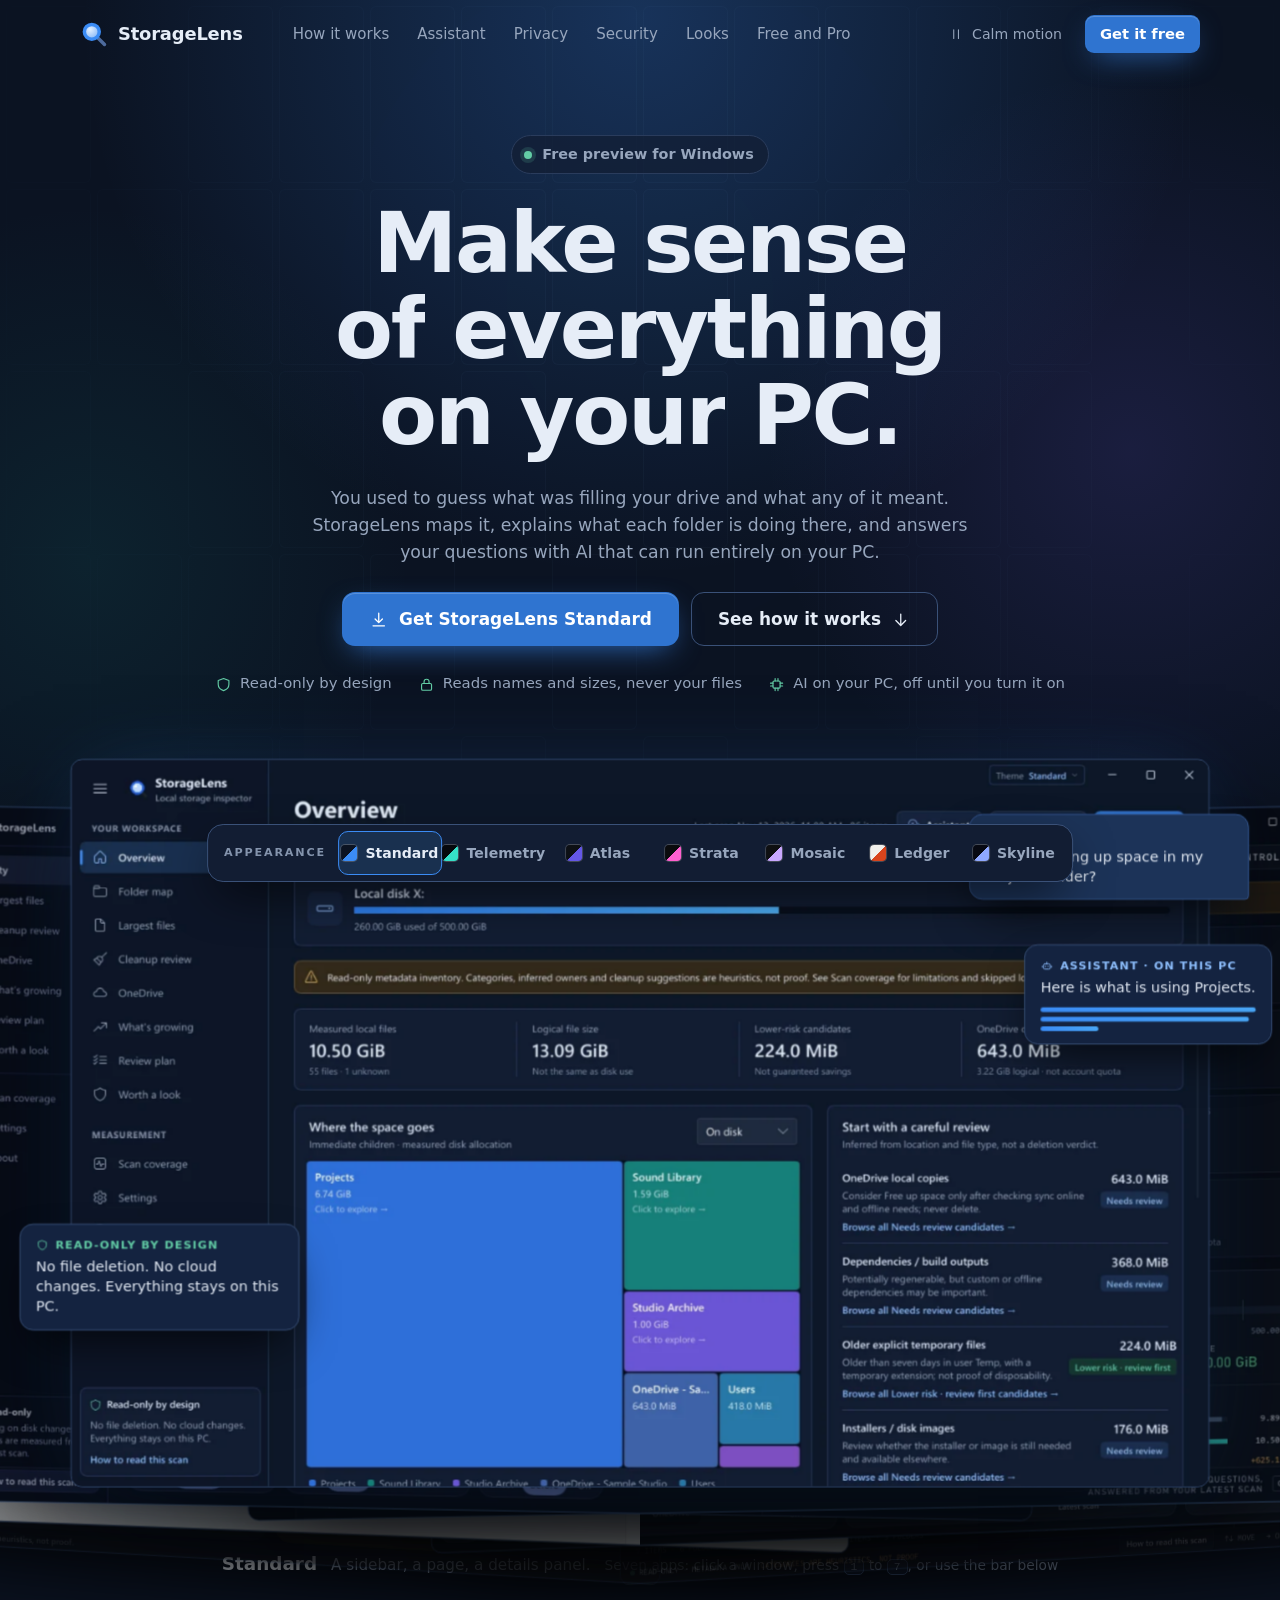
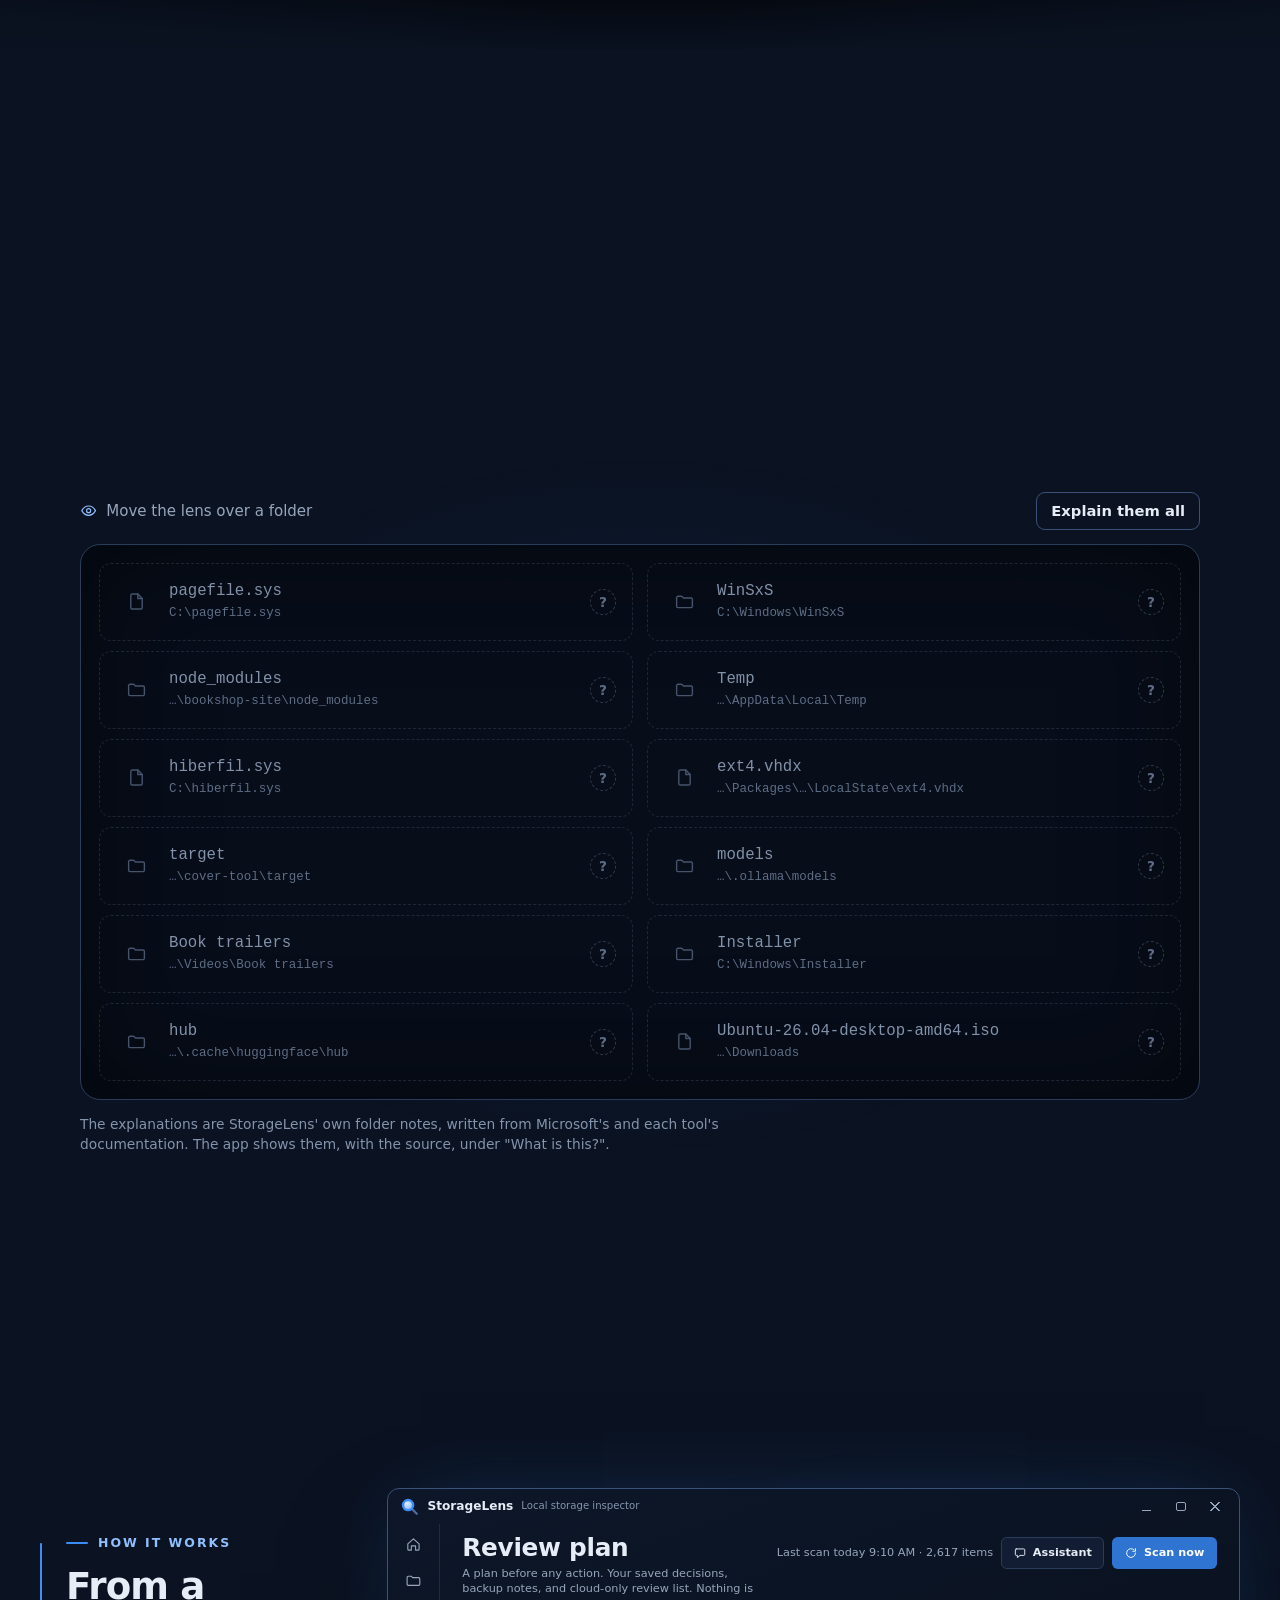
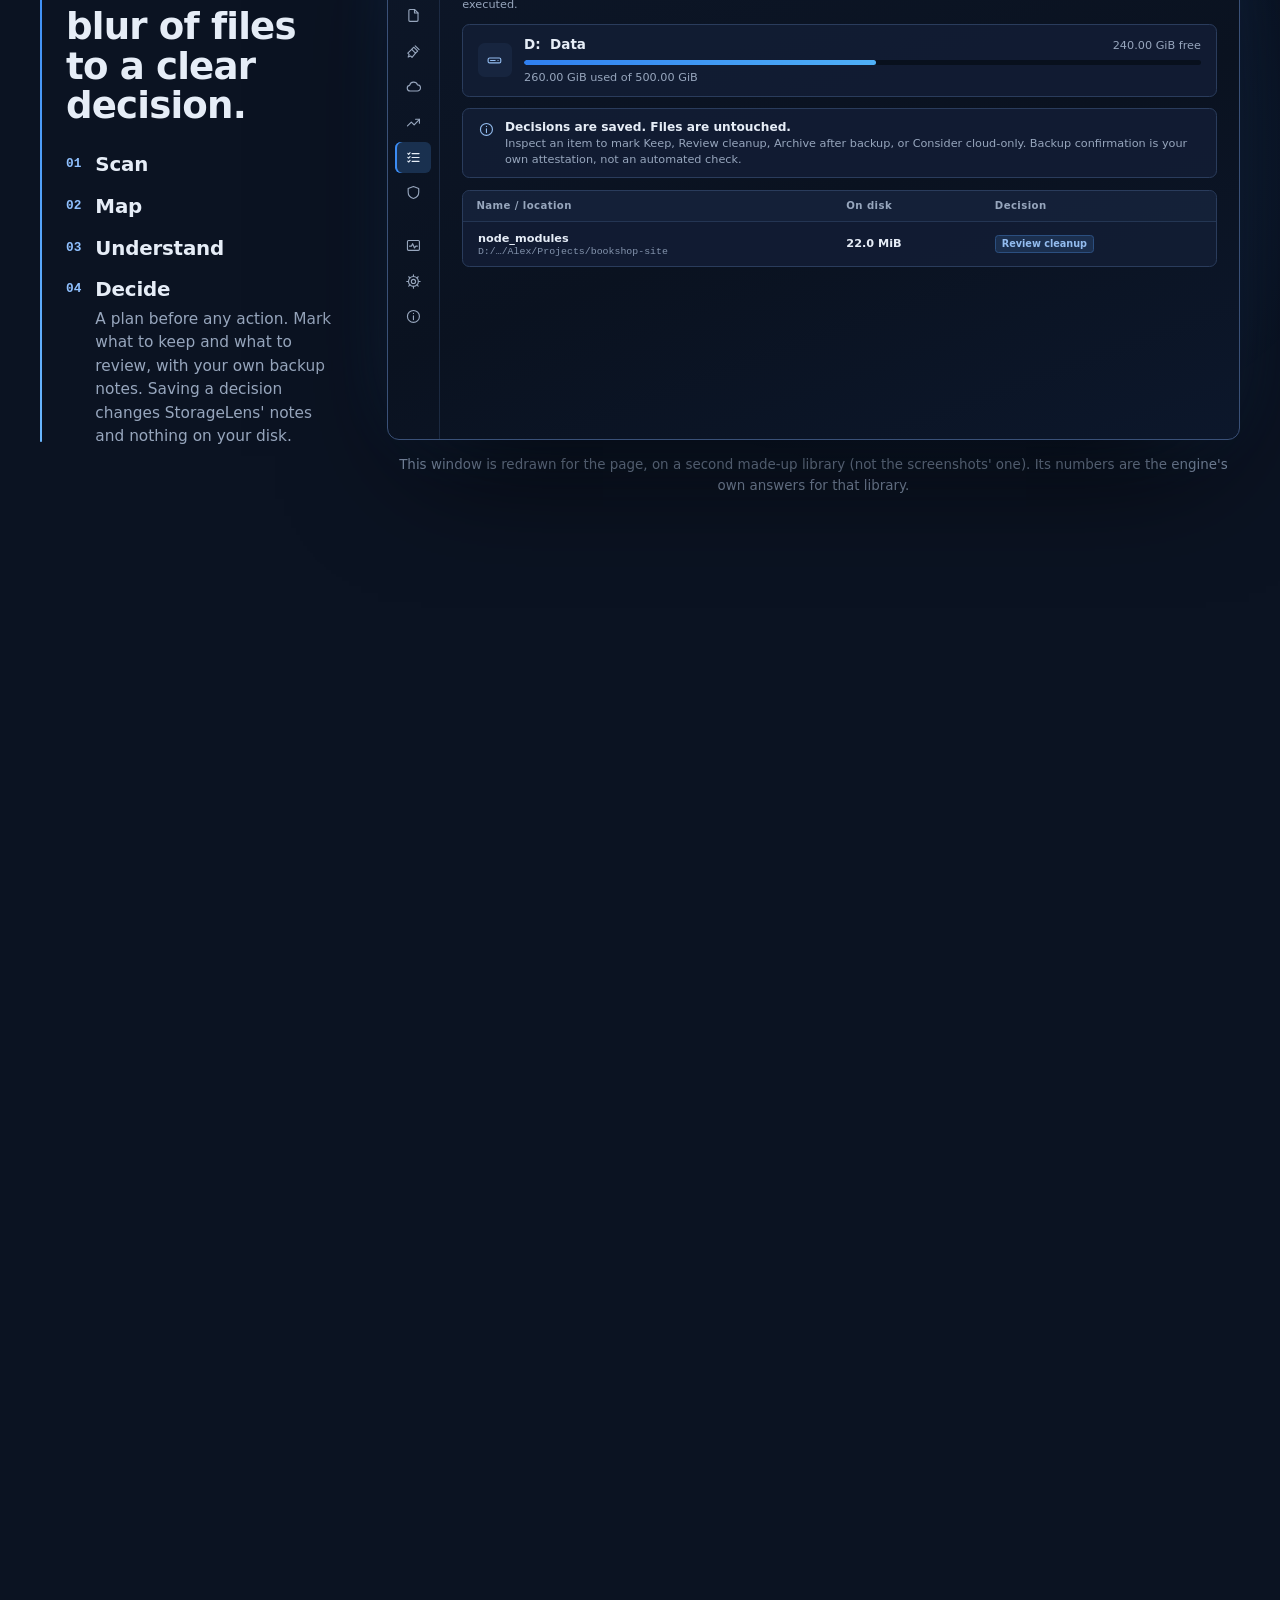
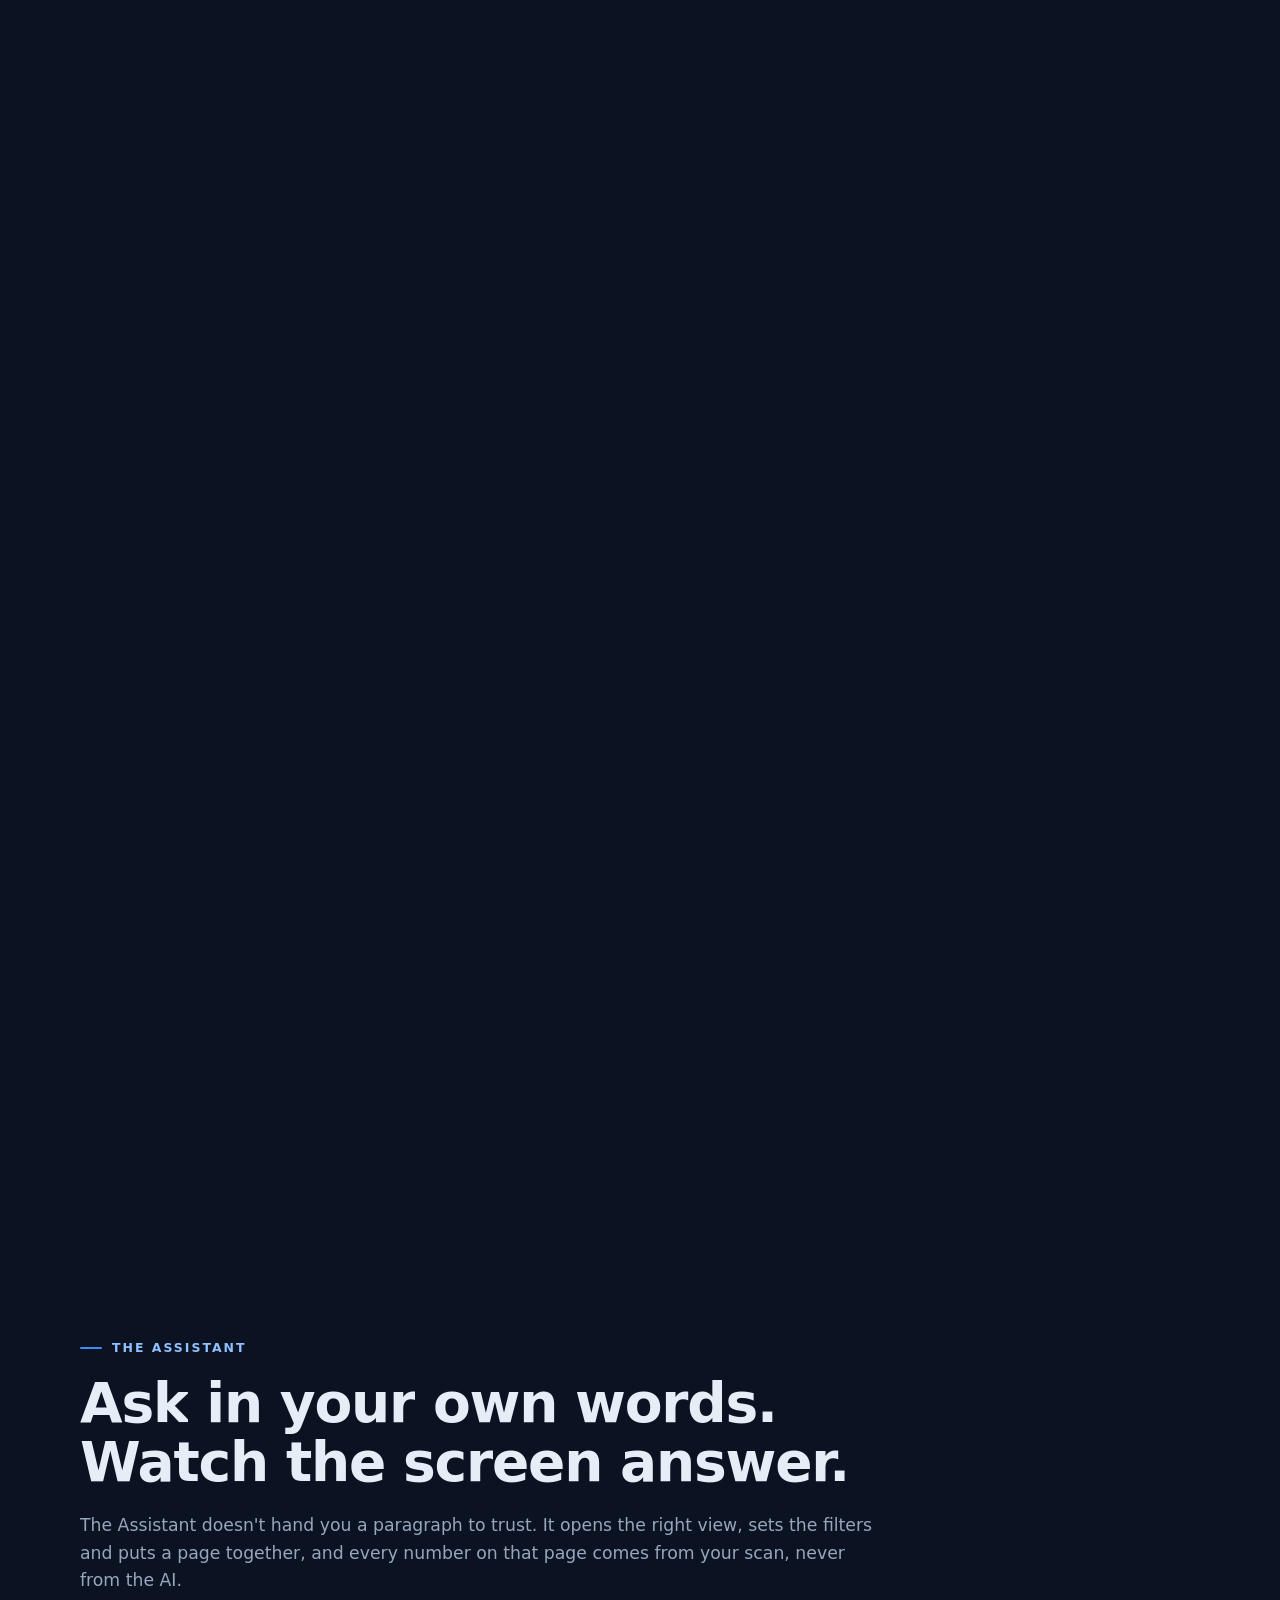
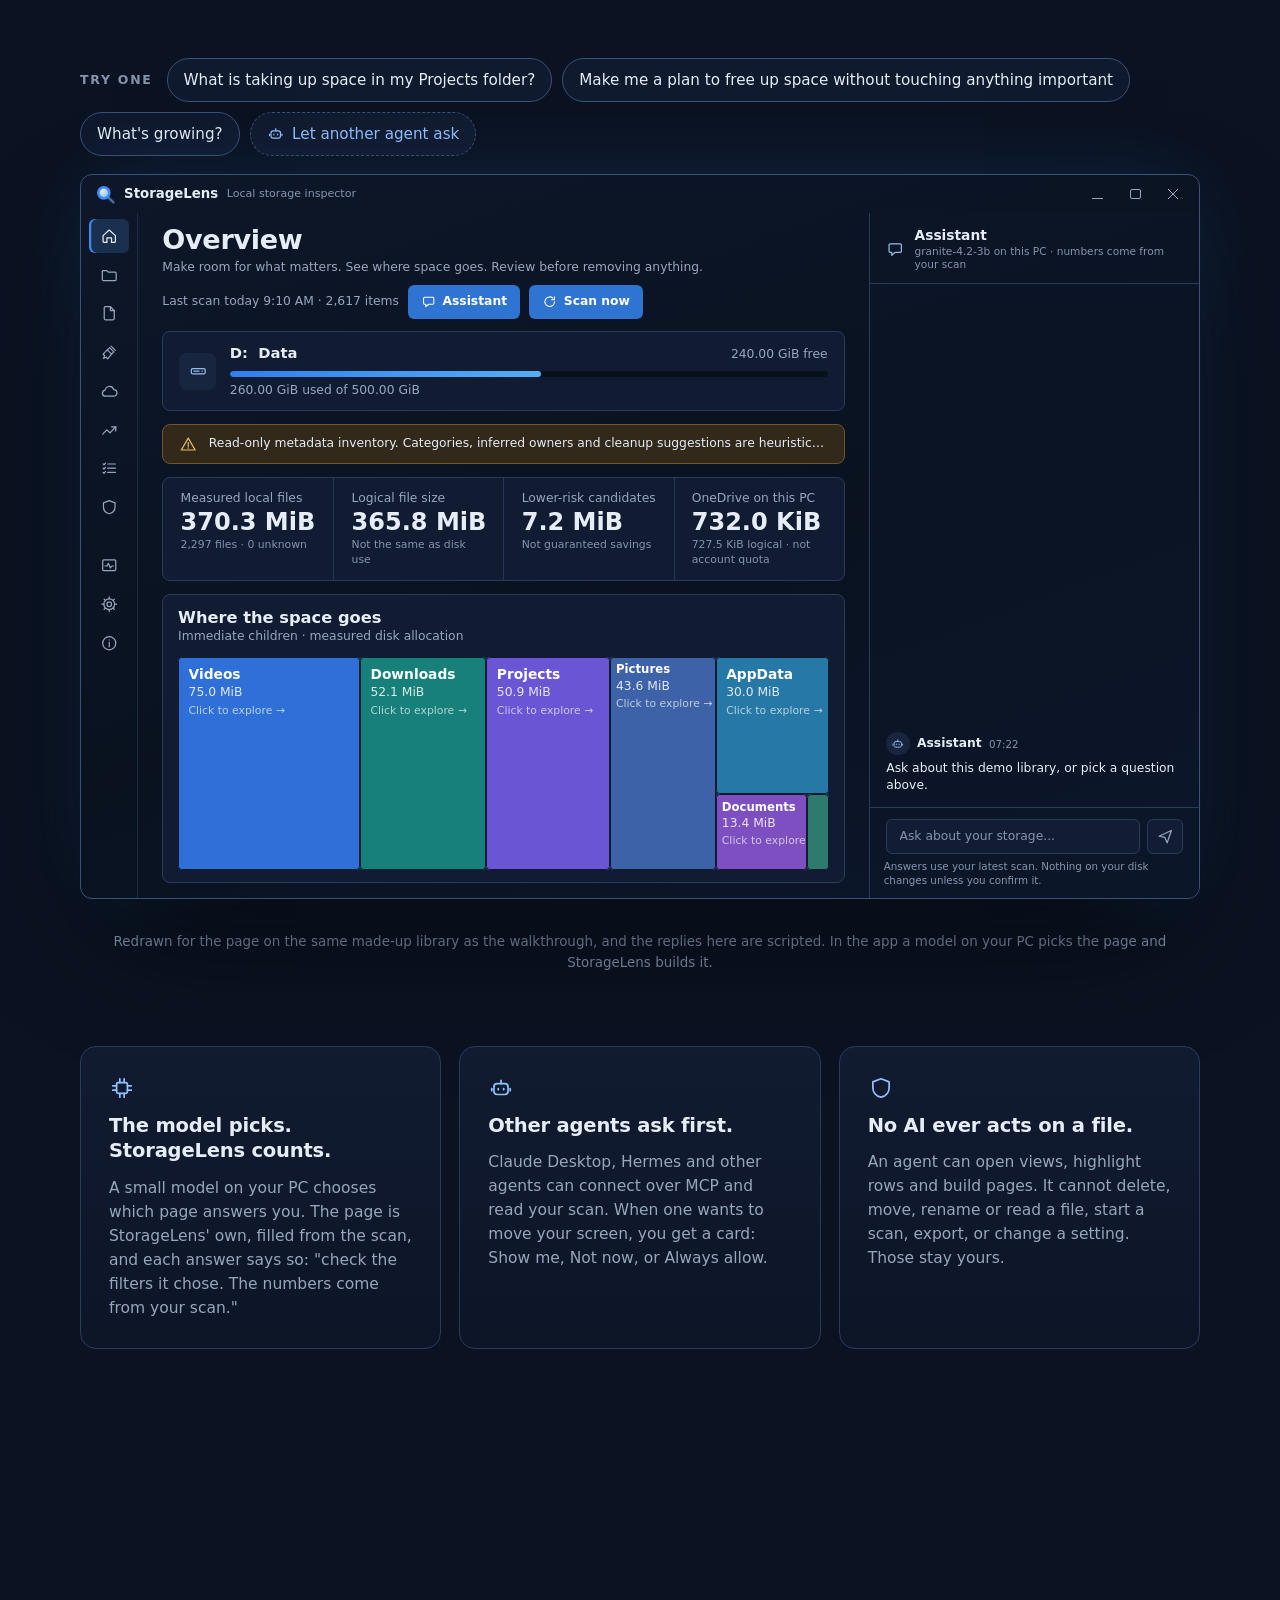
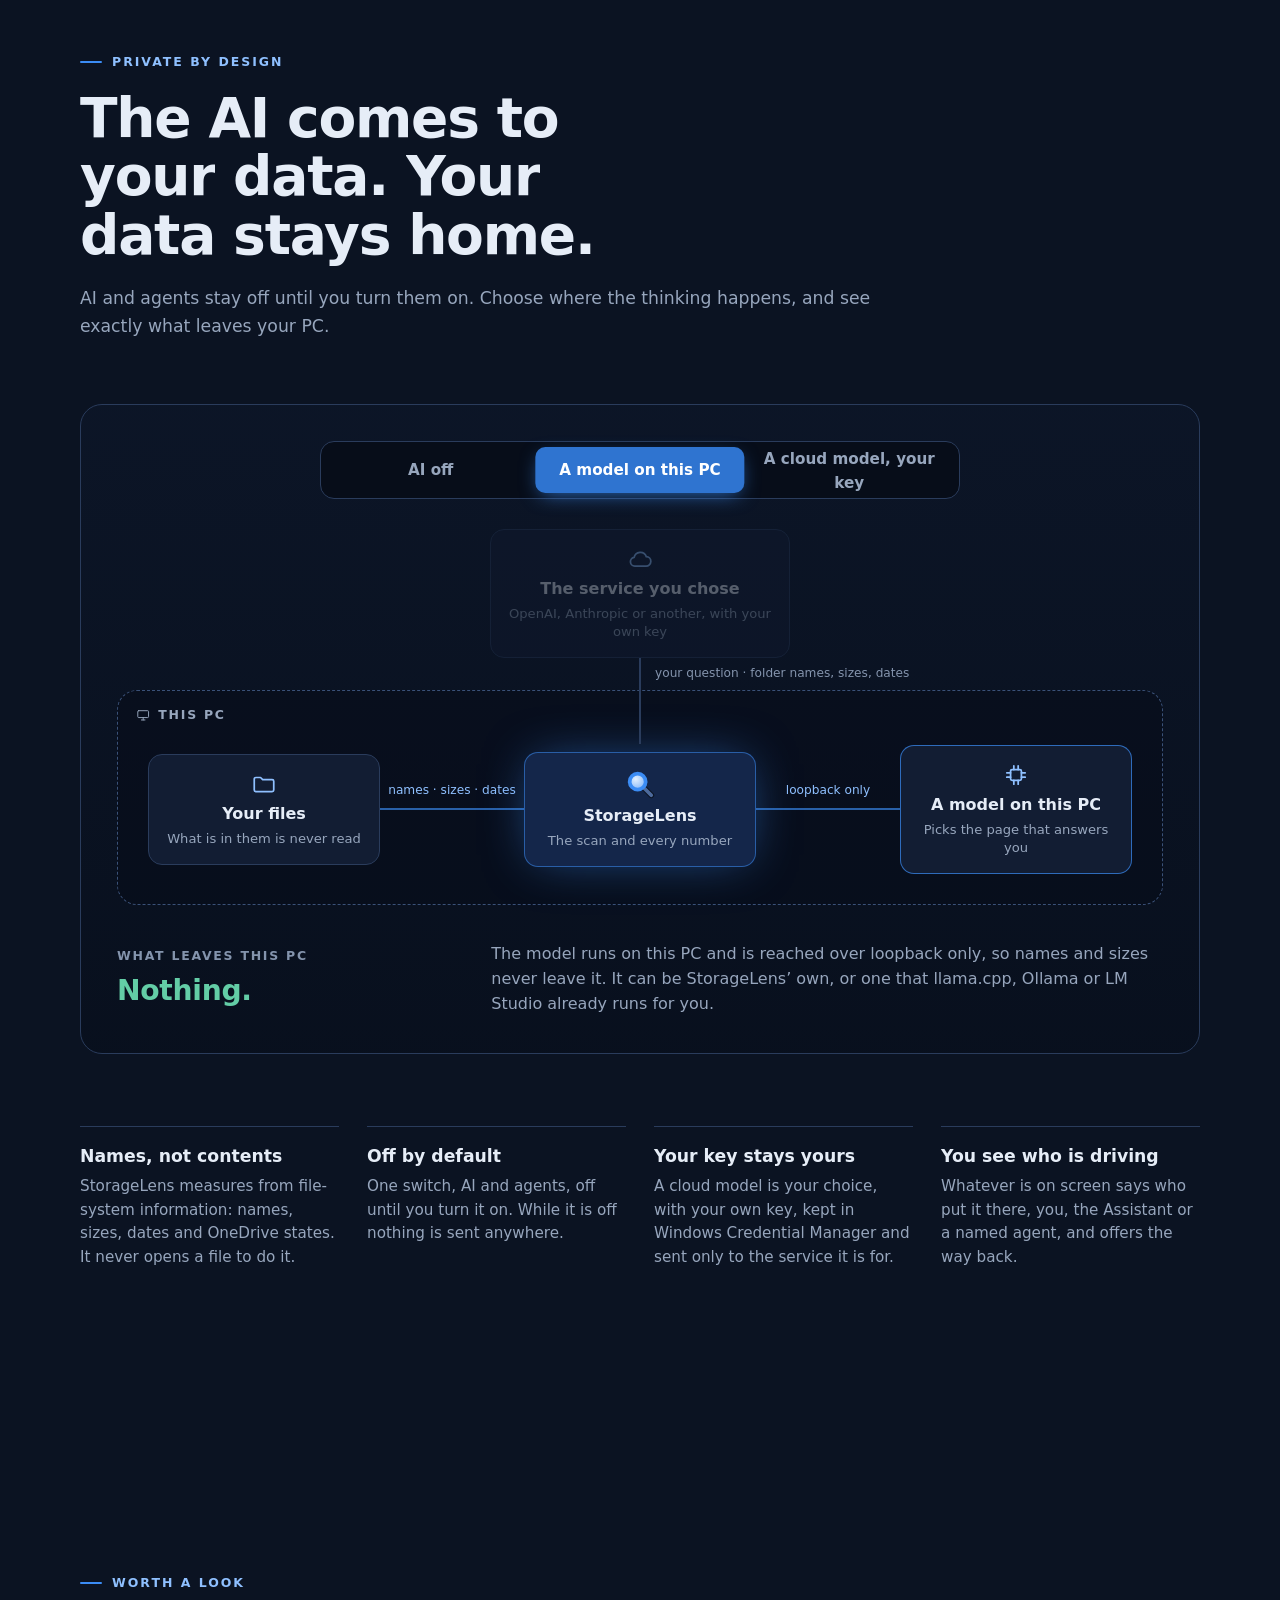
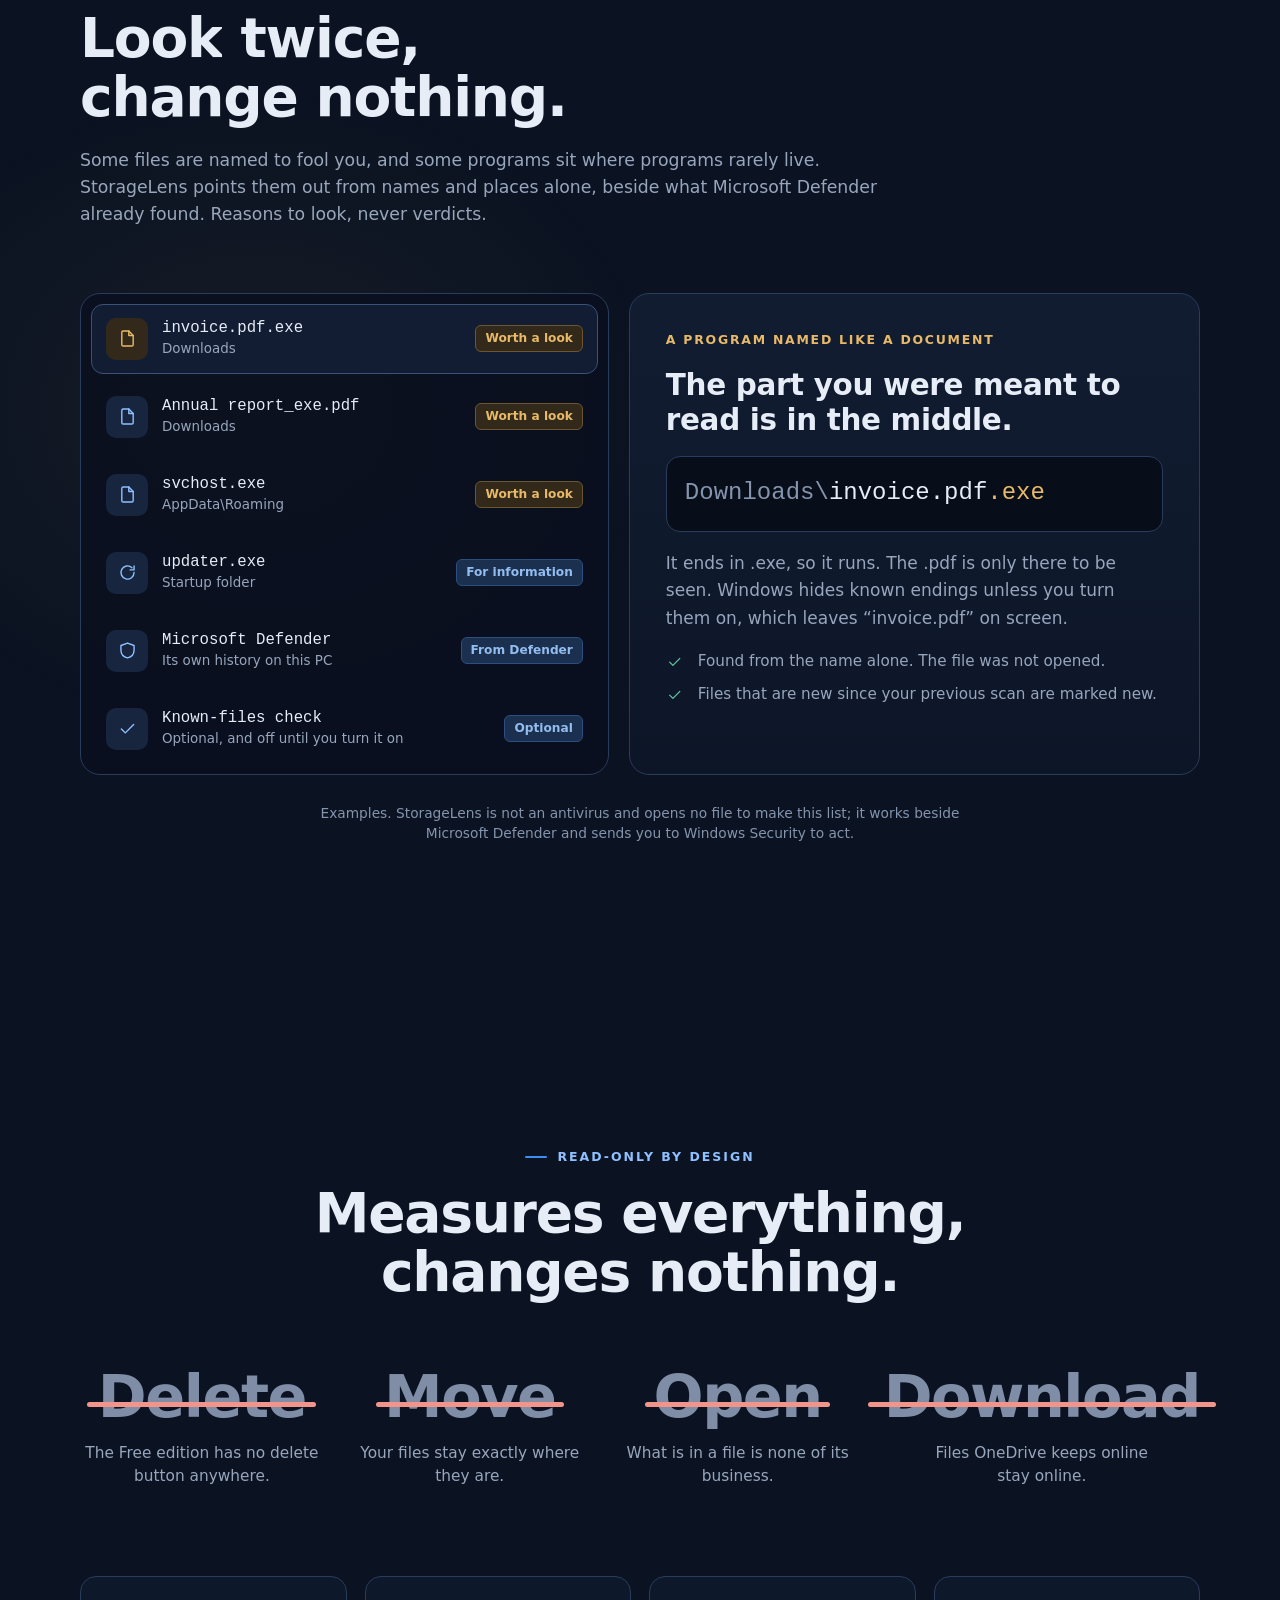
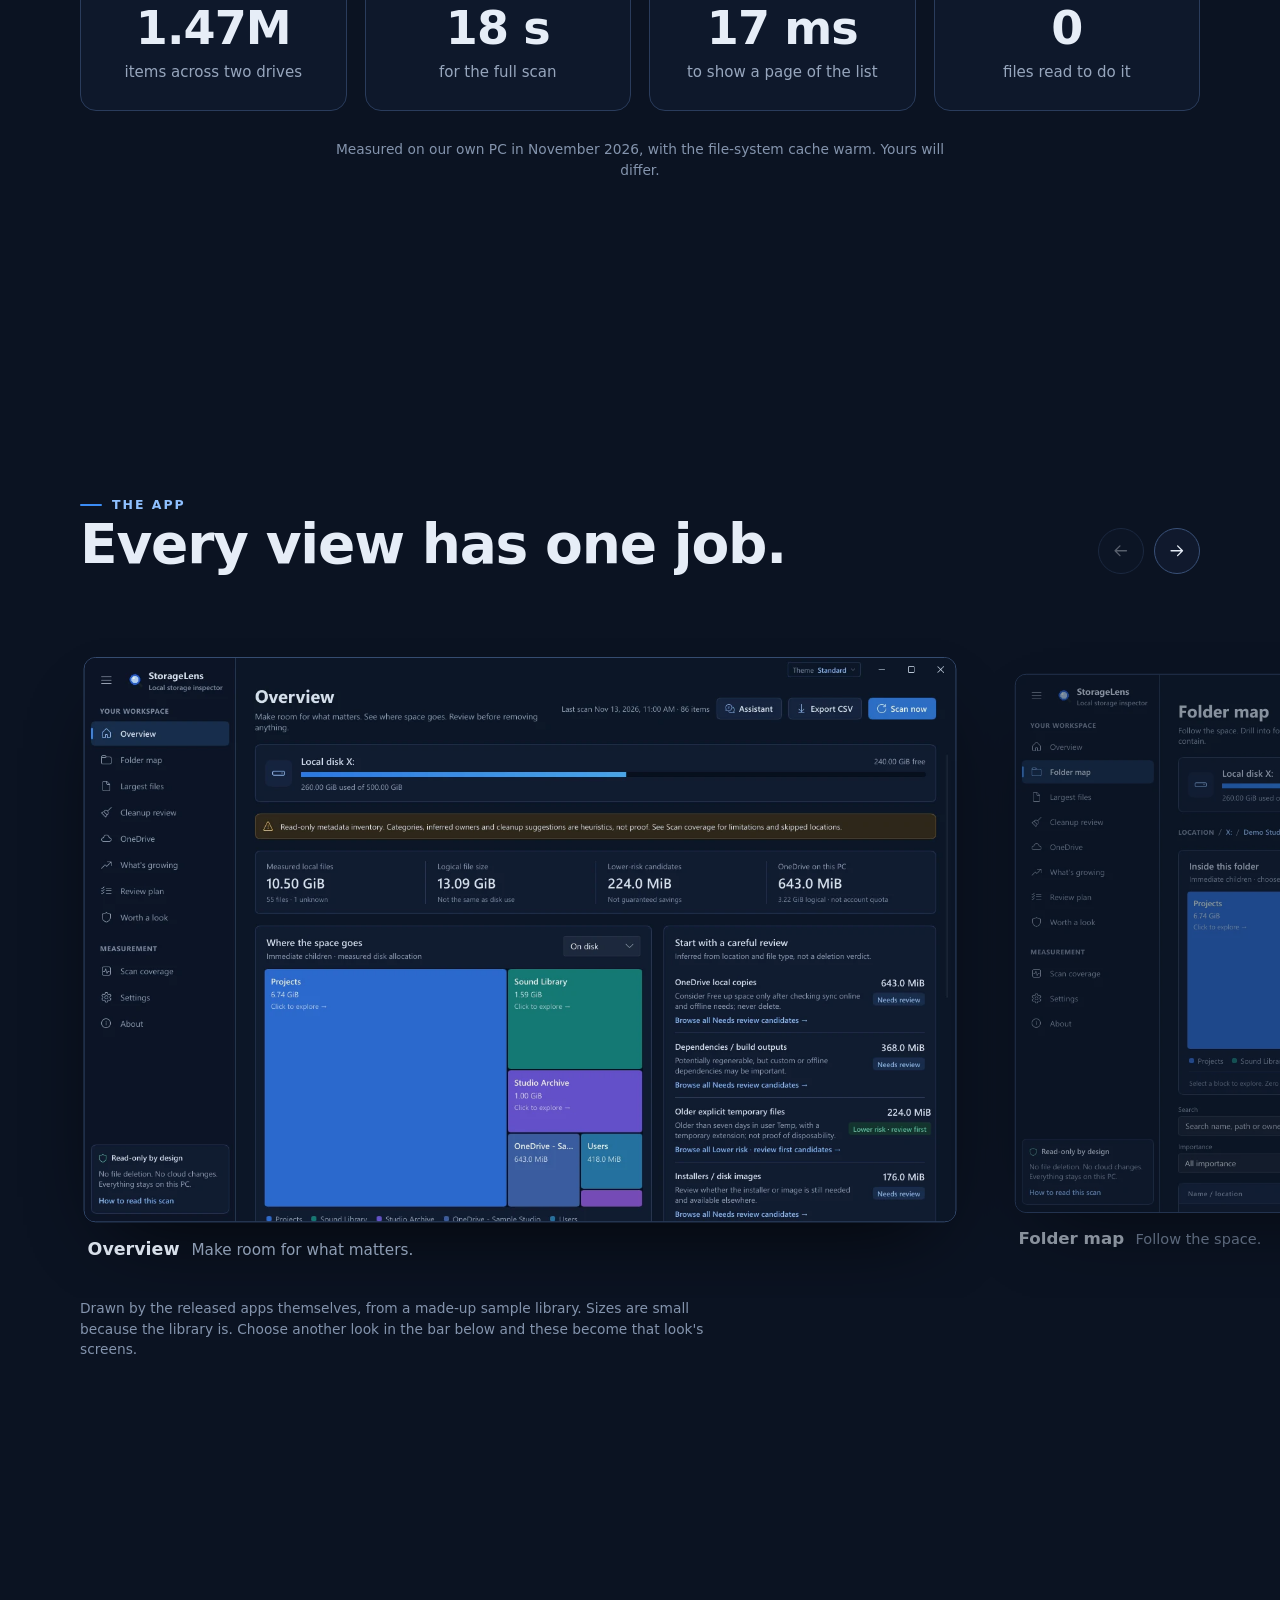
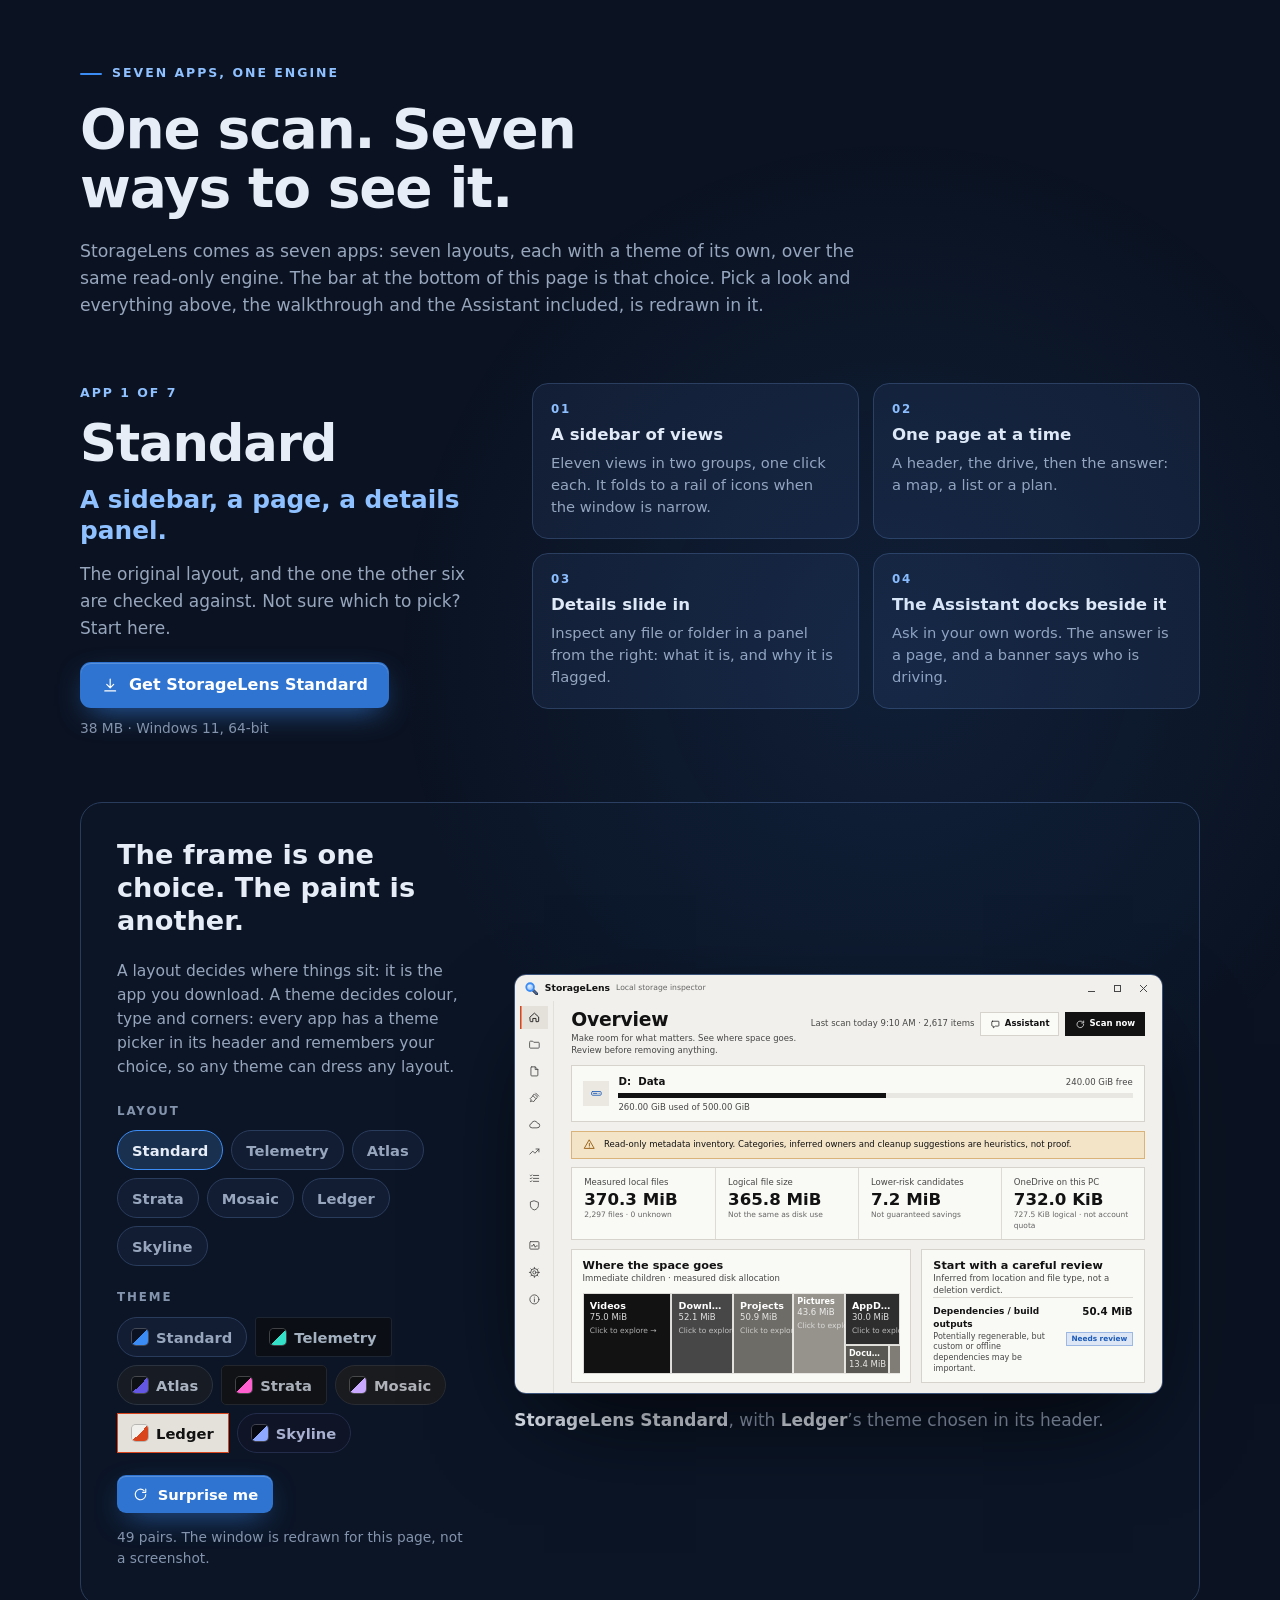
==== commit 200b9bfc: "Website as committed at deb5abaf4 (24 November 2026 16:42)" ====
--- a/index.html
+++ b/index.html
@@ -12,10 +12,10 @@
 <meta property="og:image" content="https://demar-developer.github.io/storagelens/assets/social-preview.jpg">
 <meta name="twitter:card" content="summary_large_image">
 <link rel="icon" href="assets/icon.svg" type="image/svg+xml">
-<link rel="stylesheet" href="v3/v3.css">
-<link rel="stylesheet" href="v3/layouts.css">
+<link rel="stylesheet" href="styles.css">
+<link rel="stylesheet" href="layouts.css">
 <script>document.documentElement.classList.add('js');setTimeout(function(){if(!window.__slReady)document.documentElement.classList.remove('js')},3000);</script>
-<script type="module" src="v3/js/main.mjs"></script>
+<script type="module" src="js/main.mjs"></script>
 </head>
 <body>
 
--- a/styles.css
+++ b/styles.css
@@ -0,0 +1,964 @@
+/* StorageLens landing page (index.html): the whole story, wearing whichever of the seven looks is chosen.
+   Every colour is a variable and every corner is scaled by the look's corner factor (--rk). html[data-look] sets
+   the variables from the app's own theme values (engine/crates/sl-app/ui/theme.slint in the development checkout,
+   22 November 2026). Motion rules: site/README.md. */
+
+:root {
+  --font: "Segoe UI Variable Text", "Segoe UI", system-ui, -apple-system, "Helvetica Neue", Arial, sans-serif;
+  --mono: "Cascadia Mono", "Cascadia Code", Consolas, ui-monospace, Menlo, monospace;
+  --wrap: 1200px;
+  --gutter: clamp(20px, 4vw, 40px);
+  --r: calc(16px * var(--rk));
+  --r-sm: calc(10px * var(--rk));
+  --spring-snappy: cubic-bezier(.2, .9, .3, 1.1);
+  --dur-snappy: 320ms;
+  --spring-default: cubic-bezier(.2, .8, .2, 1);
+  --dur-default: 560ms;
+  --spring-paper: cubic-bezier(.2, .9, .3, 1.15);
+  --dur-paper: 900ms;
+}
+
+/* Shades used once or twice, derived here from each look's own colours. A theme can be worn by the
+   whole page (html[data-look]) or by one element (data-theme: the mixer's window). */
+html, [data-theme] {
+  --well: var(--bg-deep); --panel: var(--bg-deep); --callout: var(--surface2); --bubble-border: var(--border-strong); --node: var(--accent-soft);
+  --raw-ink: var(--faint); --raw-dim: color-mix(in srgb, var(--faint) 68%, var(--bg-deep)); --raw-faint: color-mix(in srgb, var(--faint) 48%, var(--bg-deep));
+  --lens-bg: color-mix(in srgb, var(--surface) 62%, var(--bg-deep)); --packet: var(--accent-ink); --packet-warm: var(--warm); --struck: var(--faint);
+  --tick-ink: color-mix(in srgb, var(--ink) 80%, var(--bg)); --line-end: var(--accent-ink); --handle-a: var(--control-border); --handle-b: var(--border-strong);
+}
+/* Standard: the values the page was first drawn with, before it had looks. */
+html[data-look="standard"], [data-theme="standard"] {
+  --well: #08101d; --panel: #09101e; --callout: #142340; --bubble-border: #35578e; --node: #14264a;
+  --raw-ink: #8292aa; --raw-dim: #5d6d86; --raw-faint: #46546c; --lens-bg: #0e1a31; --packet: #b9d8ff; --packet-warm: #f1d7a3; --struck: #7f8ea6;
+  --tick-ink: #c3cfe0; --line-end: #6ab7ff; --handle-a: #5b79ad; --handle-b: #2c3f63;
+}
+html, html[data-look="standard"], [data-theme] {
+  color-scheme: dark;
+  --bg: #0b1322; --bg-deep: #070d19; --sidebar: #0d1628; --surface: #121d33; --surface2: #17253f; --hover: #1c2c4a;
+  --border: #2a3c5c; --border-strong: #3a5178; --control-border: #5a73a0; --ink: #e6edf7; --muted: #97a6bd; --faint: #8494ad;
+  --accent: #3b8cf5; --accent-fill: #2f74d0; --accent-fill-hover: #2867c0; --on-fill: #ffffff; --accent-soft: #19304f; --accent-ink: #8fc0ff;
+  --warm: #e7b968; --warm-bg: #33291a; --warm-border: #6c5630; --red: #f2948a; --red-bg: #3a2226; --red-border: #6e3a3a;
+  --blue: #93bcef; --blue-bg: #1b2f4e; --blue-border: #2b4f80; --green: #63cda6; --green-bg: #15372f; --green-border: #2c6b58;
+  --m1: #2f6fd8; --m2: #17807a; --m3: #6a55d4; --m4: #3d62a8; --m5: #2678a6; --m6: #7d4fc0; --m7: #2e7a6e; --m8: #4f5bc8; --map-ink: #ffffff; --map-ink-top: var(--map-ink);
+  --bar-a: #3b8cf5; --bar-end: #49a6f5; --drive-a: #2f7ff0; --drive-b: #4fb0f7; --bubble: #1c3358; --track: #22426c; --shimmer: #7ab4ff;
+  --window-bg: linear-gradient(160deg, #0d1729 0%, #0a1220 55%, #0c172b 100%); --scrim: rgba(4, 8, 15, .63); --shadow: #000000;
+  --rk: 1; --r-pill: 999px;
+  --display: "Segoe UI Variable Display", "Segoe UI", system-ui, -apple-system, "Helvetica Neue", Arial, sans-serif;
+  --label: var(--font); --figure: var(--display); --title-case: none; --title-weight: 650; --title-track: -.022em; --display-track: -.028em;
+}
+html[data-look="telemetry"], [data-theme="telemetry"] {
+  --bg: #06080c; --bg-deep: #040609; --sidebar: #080b10; --surface: #0b0f15; --surface2: #141c27; --hover: #1c2531;
+  --border: #1c2531; --border-strong: #2b3747; --control-border: #576a82; --ink: #e9eef4; --muted: #a3b0bf; --faint: #8794a5;
+  --accent: #35e0c8; --accent-fill: #35e0c8; --accent-fill-hover: #7cf0de; --on-fill: #06080c; --accent-soft: #10292b; --accent-ink: #35e0c8;
+  --warm: #ffb43d; --warm-bg: #2a1f0a; --warm-border: #6b4c17; --red: #ff7366; --red-bg: #33181a; --red-border: #6b2a26;
+  --blue: #6fb8ff; --blue-bg: #10243a; --blue-border: #1d4a6e; --green: #5fe08e; --green-bg: #10301e; --green-border: #1f6b45;
+  --m1: #3cb4e6; --m2: #2a9d8f; --m3: #5b6cff; --m4: #8f7dff; --m5: #6fb8ff; --m6: #c08bff; --m7: #3cb4e6; --m8: #2a9d8f; --map-ink: #06080c;
+  --bar-a: #35e0c8; --bar-end: #35e0c8; --drive-a: #35e0c8; --drive-b: #35e0c8; --bubble: #14343a; --track: #12403d; --shimmer: #7cf0de;
+  --window-bg: #06080c; --rk: .3; --r-pill: 3px;
+  --display: Bahnschrift, "DIN Alternate", "Segoe UI Variable Display", "Segoe UI", sans-serif;
+  --label: "Bahnschrift SemiCondensed", Bahnschrift, "DIN Condensed", var(--font); --title-case: uppercase; --title-weight: 600; --title-track: .035em; --display-track: .03em;
+}
+html[data-look="atlas"], [data-theme="atlas"] {
+  --bg: #0d1015; --bg-deep: #0a0d11; --sidebar: #11151c; --surface: #171c24; --surface2: #1e2530; --hover: #262e3b;
+  --border: #2b3340; --border-strong: #4b5260; --control-border: #5d6778; --ink: #eef1f6; --muted: #aab3c2; --faint: #8a94a5;
+  --accent: #6457e6; --accent-fill: #6457e6; --accent-fill-hover: #5b4bd1; --on-fill: #ffffff; --accent-soft: #24243f; --accent-ink: #b3a9ff;
+  --warm: #ffc061; --warm-bg: #302814; --warm-border: #7a5e2c; --red: #ff8a7a; --red-bg: #3a2226; --red-border: #6e3a3a;
+  --blue: #74b4ff; --blue-bg: #1b2a40; --blue-border: #2b4a70; --green: #52d6a0; --green-bg: #133429; --green-border: #2c6b58;
+  --m1: #3a5bd9; --m2: #2c5fa8; --m3: #2f7f9a; --m4: #356a8f; --m5: #2c6fb5; --m6: #3e5566; --m7: #5b4bd1; --m8: #3a5bd9; --map-ink: #ffffff;
+  --bar-a: #6457e6; --bar-end: #7b70f0; --drive-a: #5b4bd1; --drive-b: #7b70f0; --bubble: #2c2c52; --track: #2e2f66; --shimmer: #b3a9ff;
+  --window-bg: #0d1015; --rk: 1.5; --r-pill: 999px;
+}
+html[data-look="strata"], [data-theme="strata"] {
+  --bg: #0a0b0d; --bg-deep: #070809; --sidebar: #0d0f12; --surface: #101215; --surface2: #16191d; --hover: #1d2127;
+  --border: #23272d; --border-strong: #33383f; --control-border: #5c636d; --ink: #f0f1f3; --muted: #a9afb8; --faint: #868d97;
+  --accent: #ff5fcf; --accent-fill: #ff5fcf; --accent-fill-hover: #ff8fdc; --on-fill: #0a0b0d; --accent-soft: #2a1530; --accent-ink: #ff8fdc;
+  --warm: #ffb547; --warm-bg: #2a2010; --warm-border: #5c4520; --red: #ff7b72; --red-bg: #2d1517; --red-border: #6b2b2b;
+  --blue: #6cb4ff; --blue-bg: #0f2236; --blue-border: #1f4a73; --green: #5fe0a0; --green-bg: #0f2a1e; --green-border: #1f6b45;
+  --m1: #3d4c63; --m2: #2f4a5e; --m3: #4a5a73; --m4: #34556b; --m5: #56627a; --m6: #465870; --m7: #2b3f52; --m8: #3d4c63; --map-ink: #ffffff;
+  --bar-a: #8b93a0; --bar-end: #a9afb8; --drive-a: #a9afb8; --drive-b: #a9afb8; --bubble: #33203a; --track: #3a1a33; --shimmer: #ff8fdc;
+  --window-bg: #0a0b0d; --rk: .6; --r-pill: 5px;
+  --label: var(--mono);
+}
+html[data-look="mosaic"], [data-theme="mosaic"] {
+  --bg: #0f1012; --bg-deep: #0b0c0d; --sidebar: #131417; --surface: #1a1b1f; --surface2: #222329; --hover: #2a2c33;
+  --border: #2a2c33; --border-strong: #3a3c44; --control-border: #5c5f68; --ink: #f4f4f5; --muted: #b0b2b9; --faint: #8b8e97;
+  --accent: #c9a8ff; --accent-fill: #f4f4f5; --accent-fill-hover: #ffffff; --on-fill: #0f1012; --accent-soft: #2e1f45; --accent-ink: #c9a8ff;
+  --warm: #ffc46b; --warm-bg: #3a2a10; --warm-border: #6b5530; --red: #ff8a80; --red-bg: #3d1c1c; --red-border: #6e3a3a;
+  --blue: #8fb4ff; --blue-bg: #182a52; --blue-border: #2c4a85; --green: #6fe3a1; --green-bg: #0f3324; --green-border: #22664a;
+  --m1: #8fb4ff; --m2: #6fe3d0; --m3: #c9a8ff; --m4: #2c3e6b; --m5: #1f4d45; --m6: #4a3a6b; --m7: #7a5a22; --m8: #2f5f9e; --map-ink: #f4f4f5; --map-ink-top: #0f1012;
+  --bar-a: #8fb4ff; --bar-end: #8fb4ff; --drive-a: #8fb4ff; --drive-b: #8fb4ff; --bubble: #2e1f45; --track: #2e1f45; --shimmer: #c9a8ff;
+  --window-bg: #0f1012; --rk: 1.9; --r-pill: 999px;
+}
+html[data-look="ledger"], [data-theme="ledger"] {
+  color-scheme: light;
+  --bg: #f1f0ec; --bg-deep: #e9e7e1; --sidebar: #fafaf7; --surface: #fafaf7; --surface2: #ebe8e1; --hover: #e4e1da;
+  --border: #d6d3cc; --border-strong: #c9c5bc; --control-border: #8c8a84; --ink: #121212; --muted: #474747; --faint: #666666;
+  --accent: #d9441c; --accent-fill: #121212; --accent-fill-hover: #2e2e2e; --on-fill: #ffffff; --accent-soft: #e4e1da; --accent-ink: #b8360f;
+  --warm: #8f5300; --warm-bg: #f3e4c8; --warm-border: #d9b37a; --red: #b3261e; --red-bg: #f6dcd5; --red-border: #e3a48f;
+  --blue: #1d5bb8; --blue-bg: #dde6f5; --blue-border: #9db8e3; --green: #17784a; --green-bg: #d8eadf; --green-border: #9cc9b0;
+  --m1: #121212; --m2: #474747; --m3: #6e6c66; --m4: #96938c; --m5: #2e2e2e; --m6: #5a5852; --m7: #807d76; --m8: #474747; --map-ink: #ffffff;
+  --bar-a: #121212; --bar-end: #121212; --drive-a: #121212; --drive-b: #121212; --bubble: #e4e1da; --track: #d6d3cc; --shimmer: #121212;
+  --window-bg: #f1f0ec; --scrim: rgba(18, 18, 18, .35); --shadow: rgba(90, 74, 44, .3); --rk: 0; --r-pill: 0px;
+  --label: var(--mono); --figure: Doto, var(--mono); --title-weight: 600;
+}
+html[data-look="skyline"], [data-theme="skyline"] {
+  --bg: #070912; --bg-deep: #05070e; --sidebar: #0b0f1f; --surface: #0f1427; --surface2: #151b33; --hover: #1c2440;
+  --border: #232c4a; --border-strong: #2f3a5e; --control-border: #4a557d; --ink: #eef2ff; --muted: #a7b0cf; --faint: #8690b4;
+  --accent: #8fa8ff; --accent-fill: #8fa8ff; --accent-fill-hover: #b8c8ff; --on-fill: #070912; --accent-soft: #10183a; --accent-ink: #b8c8ff;
+  --warm: #ffb547; --warm-bg: #2a2112; --warm-border: #6b5428; --red: #ff8a7a; --red-bg: #3a1c22; --red-border: #6b2b33;
+  --blue: #6cb4ff; --blue-bg: #10183a; --blue-border: #2f3a5e; --green: #5fe0a0; --green-bg: #0f2a24; --green-border: #1f5a44;
+  --m1: #4a6fe0; --m2: #2a9d8f; --m3: #7a5cf0; --m4: #3f86d6; --m5: #2a9fd6; --m6: #b06ae0; --m7: #4a6fe0; --m8: #2a9d8f; --map-ink: #eef2ff;
+  --bar-a: #8fa8ff; --bar-end: #8fa8ff; --drive-a: #8fa8ff; --drive-b: #8fa8ff; --bubble: #1a2550; --track: #1c2440; --shimmer: #b8c8ff;
+  --window-bg: #070912; --rk: 1.4; --r-pill: 999px;
+}
+
+/* Ledger's readings are set in Doto, the dot-matrix face the app bundles (SIL Open Font License: assets/fonts/Doto-OFL.txt). */
+@font-face { font-family: Doto; src: url("assets/fonts/Doto-ExtraBold.ttf") format("truetype"); font-weight: 800; font-display: swap; }
+
+/* The look changes behind one moving edge: the new page is revealed through a growing circle (js/looks.mjs). */
+::view-transition-old(root), ::view-transition-new(root) { animation: none; mix-blend-mode: normal; }
+::view-transition-new(root) { z-index: 2; }
+
+/* ───────────── The page's rules, with colours and corners as variables ───────────── */
+
+*, *::before, *::after { box-sizing: border-box; }
+html { scroll-behavior: smooth; scroll-padding-top: 84px; -webkit-text-size-adjust: 100%; }
+html[data-motion="calm"] { scroll-behavior: auto; }
+body {
+  margin: 0;
+  background: var(--bg);
+  color: var(--ink);
+  font: 400 17px/1.6 var(--font);
+  -webkit-font-smoothing: antialiased;
+  text-rendering: optimizeLegibility;
+  overflow-x: clip;
+}
+img, svg { display: block; max-width: 100%; }
+img { height: auto; }
+a { color: var(--accent-ink); text-decoration: none; }
+a:hover { text-decoration: underline; text-underline-offset: 3px; }
+button { font: inherit; color: inherit; cursor: pointer; }
+h1, h2, h3, h4, p, ul, ol, figure { margin: 0; }
+ul, ol { padding: 0; list-style: none; }
+:focus-visible { outline: 2px solid var(--accent-ink); outline-offset: 3px; border-radius: calc(6px * var(--rk)); }
+::selection { background: color-mix(in srgb, var(--accent) 45%, transparent); }
+
+.sprite { position: absolute; width: 0; height: 0; overflow: hidden; }
+/* A <use> takes its paint from where it is used, not from the sprite, so the stroke is set here. */
+.ic { width: 1.15em; height: 1.15em; flex: none; fill: none; stroke: currentColor; stroke-width: 1.6; stroke-linecap: round; stroke-linejoin: round; }
+.ic-lg { width: 26px; height: 26px; }
+.flip { transform: scaleX(-1); }
+.skip { position: absolute; left: 12px; top: -60px; z-index: 100; padding: 10px 14px; border-radius: calc(8px * var(--rk)); background: var(--ink); color: var(--bg); font-weight: 600; }
+.skip:focus { top: 12px; }
+.wrap { width: min(var(--wrap), 100%); margin-inline: auto; padding-inline: var(--gutter); }
+.center { text-align: center; margin-inline: auto; }
+
+/* ── Type ── */
+.display {
+  font: 650 clamp(2.7rem, 6.6vw, 5.7rem)/1.02 var(--display);
+  letter-spacing: -.028em;
+  text-wrap: balance;
+}
+.display-sm { font-size: clamp(2.3rem, 5.2vw, 4.4rem); }
+.title {
+  font: 650 clamp(2rem, 4.3vw, 3.5rem)/1.07 var(--display);
+  letter-spacing: -.022em;
+  text-wrap: balance;
+}
+.title-sm { font-size: clamp(1.7rem, 2.9vw, 2.5rem); }
+.lede { font-size: clamp(1.06rem, 1.35vw, 1.24rem); line-height: 1.58; color: var(--muted); text-wrap: pretty; }
+.eyebrow {
+  display: inline-flex; align-items: center; gap: 10px;
+  font: 600 .78rem/1 var(--font); letter-spacing: .16em; text-transform: uppercase; color: var(--accent-ink);
+}
+.eyebrow::before { content: ""; width: 22px; height: 2px; border-radius: calc(2px * var(--rk)); background: var(--accent); }
+.fine { font-size: .86rem; line-height: 1.5; color: var(--faint); max-width: 74ch; }
+.fine.center { margin-top: 28px; }
+
+/* Headlines split into words that rise (main.mjs). */
+.js [data-split]:not(.is-split) { opacity: 0; }
+.w { display: inline-block; overflow: hidden; vertical-align: top; padding: .06em 0 .16em; margin: -.06em 0 -.16em; }
+.w > span { display: inline-block; }
+/* Without scripts the two pieces that are built by script step aside; everything else reads as plain text and pictures. */
+html:not(.js) .lens-wrap, html:not(.js) .signals, html:not(.js) .ask-chips, html:not(.js) .motion-toggle { display: none; }
+/* Things that rise into view (main.mjs). */
+.js [data-reveal]:not(.is-in) { opacity: 0; }
+
+/* ── Buttons ── */
+.btn {
+  display: inline-flex; align-items: center; justify-content: center; gap: .6em;
+  height: 46px; padding: 0 20px; border-radius: calc(11px * var(--rk));
+  border: 1px solid var(--border-strong); background: color-mix(in srgb, var(--surface) 72%, transparent); color: var(--ink);
+  font-weight: 600; font-size: 1rem; white-space: nowrap; text-decoration: none !important;
+  transition: transform var(--dur-snappy) var(--spring-snappy), background-color .16s, border-color .16s, box-shadow .2s;
+}
+.btn:hover { transform: translateY(-2px); background: var(--hover); border-color: var(--control-border); }
+.btn:active { transform: scale(.97); }
+.btn-primary {
+  background: var(--accent-fill); border-color: transparent; color: var(--on-fill);
+  box-shadow: 0 10px 30px -10px color-mix(in srgb, var(--accent) 75%, transparent), inset 0 1px 0 color-mix(in srgb, var(--on-fill) 20%, transparent);
+}
+.btn-primary:hover { background: var(--accent-fill-hover); border-color: transparent; box-shadow: 0 16px 38px -10px color-mix(in srgb, var(--accent) 85%, transparent), inset 0 1px 0 color-mix(in srgb, var(--on-fill) 20%, transparent); }
+.btn-ghost { background: transparent; }
+.btn-lg { height: 54px; padding: 0 26px; border-radius: calc(13px * var(--rk)); font-size: 1.06rem; }
+.btn-sm { height: 38px; padding: 0 14px; border-radius: calc(9px * var(--rk)); font-size: .92rem; }
+.btn.is-static { pointer-events: none; color: var(--faint); border-style: dashed; }
+html[data-motion="calm"] .btn:hover, html[data-motion="calm"] .btn:active { transform: none; }
+
+.round {
+  width: 46px; height: 46px; border-radius: 50%; display: grid; place-items: center;
+  border: 1px solid var(--border-strong); background: color-mix(in srgb, var(--surface) 72%, transparent);
+  transition: transform var(--dur-snappy) var(--spring-snappy), background-color .16s;
+}
+.round:hover { background: var(--hover); transform: translateY(-2px); }
+.round:active { transform: scale(.94); }
+.round[disabled] { opacity: .35; pointer-events: none; }
+
+.pill {
+  display: inline-flex; align-items: center; gap: 10px; padding: 7px 14px 7px 12px; border-radius: var(--r-pill);
+  border: 1px solid var(--border); background: color-mix(in srgb, var(--surface) 70%, transparent); color: var(--muted); font-size: .9rem; font-weight: 600;
+}
+.dot { width: 8px; height: 8px; border-radius: 50%; background: var(--green); box-shadow: 0 0 0 4px color-mix(in srgb, var(--green) 16%, transparent); }
+.dot-warm { background: var(--warm); box-shadow: 0 0 0 4px color-mix(in srgb, var(--warm) 16%, transparent); }
+
+/* ── Nav ── */
+.nav { position: fixed; inset: 0 0 auto 0; z-index: 50; transition: background-color .25s, border-color .25s; border-bottom: 1px solid transparent; }
+.nav.is-stuck { background: color-mix(in srgb, var(--panel) 94%, transparent); border-bottom-color: color-mix(in srgb, var(--border) 70%, transparent); }
+.nav-inner { width: min(var(--wrap), 100%); margin-inline: auto; padding: 0 var(--gutter); height: 68px; display: flex; align-items: center; gap: 28px; }
+.nav-progress { position: absolute; left: 0; right: 0; bottom: -1px; height: 2px; overflow: hidden; }
+.nav-progress i { display: block; height: 100%; background: linear-gradient(90deg, var(--accent), var(--line-end)); transform: scaleX(0); transform-origin: 0 50%; }
+.brand { display: inline-flex; align-items: center; gap: 10px; color: var(--ink); font: 650 1.12rem/1 var(--display); letter-spacing: -.01em; text-decoration: none !important; }
+.brand-mark { width: 28px; height: 28px; }
+.nav-links { display: flex; gap: 4px; margin-left: 10px; }
+.nav-links a { padding: 8px 12px; border-radius: calc(8px * var(--rk)); color: var(--muted); font-size: .94rem; font-weight: 500; text-decoration: none; transition: color .15s, background-color .15s; }
+.nav-links a:hover, .nav-links a.is-here { color: var(--ink); background: color-mix(in srgb, var(--hover) 60%, transparent); }
+.nav-actions { margin-left: auto; display: flex; align-items: center; gap: 10px; }
+.motion-toggle {
+  display: inline-flex; align-items: center; gap: 8px; height: 38px; padding: 0 12px; border-radius: calc(9px * var(--rk));
+  border: 1px solid transparent; background: transparent; color: var(--muted); font-size: .88rem; font-weight: 500;
+}
+.motion-toggle:hover { color: var(--ink); background: color-mix(in srgb, var(--hover) 60%, transparent); }
+.motion-toggle[aria-pressed="true"] { color: var(--accent-ink); border-color: var(--border); }
+@media (max-width: 1020px) { .nav-links { display: none; } }
+@media (max-width: 560px) { .motion-toggle span { display: none; } .nav-inner { gap: 12px; } }
+
+/* ── Hero ── */
+.hero { position: relative; padding: clamp(118px, 15vh, 168px) 0 0; overflow: clip; }
+.hero-bg { position: absolute; inset: 0; pointer-events: none; }
+.hero-glow {
+  position: absolute; inset: -10% -10% 0 -10%;
+  background:
+    radial-gradient(52% 44% at 50% 10%, color-mix(in srgb, var(--accent) 26%, transparent), transparent 70%),
+    radial-gradient(34% 30% at 82% 34%, color-mix(in srgb, var(--m3) 16%, transparent), transparent 70%),
+    radial-gradient(30% 28% at 14% 40%, color-mix(in srgb, var(--m2) 14%, transparent), transparent 70%);
+}
+.hero-tiles {
+  position: absolute; inset: 0; display: grid; grid-template-columns: repeat(14, 1fr); grid-auto-rows: 1fr; gap: 6px; padding: 6px;
+  opacity: .5; -webkit-mask-image: radial-gradient(80% 70% at 50% 18%, #000 0, transparent 78%); mask-image: radial-gradient(80% 70% at 50% 18%, #000 0, transparent 78%);
+}
+.hero-tiles i { border-radius: calc(6px * var(--rk)); border: 1px solid color-mix(in srgb, var(--accent-ink) 7%, transparent); background: color-mix(in srgb, var(--accent-ink) 1.5%, transparent); }
+.hero-tiles i.lit { background: var(--c); border-color: transparent; opacity: 0; animation: twinkle var(--d) ease-in-out var(--t) infinite; }
+.hero.is-off .hero-tiles i.lit { animation-play-state: paused; }
+@keyframes twinkle { 0%, 100% { opacity: 0; } 50% { opacity: .2; } }
+
+.hero-copy { position: relative; text-align: center; display: flex; flex-direction: column; align-items: center; gap: 26px; }
+.hero-copy .display { max-width: 15ch; }
+.hero-copy .lede { max-width: 62ch; }
+.hero-cta { display: flex; flex-wrap: wrap; gap: 12px; justify-content: center; }
+.hero-facts { display: flex; flex-wrap: wrap; justify-content: center; gap: 10px 26px; color: var(--muted); font-size: .93rem; }
+.hero-facts li { display: inline-flex; align-items: center; gap: 8px; }
+.hero-facts .ic { color: var(--green); }
+
+.hero-stage { position: relative; width: min(1180px, 100% - 2 * var(--gutter)); margin: clamp(48px, 7vh, 84px) auto 0; perspective: 1900px; perspective-origin: 50% 20%; padding-bottom: clamp(40px, 8vh, 110px); }
+.hero-tilt { position: relative; transform-origin: 50% 0; }
+.window {
+  border-radius: calc(12px * var(--rk)); overflow: hidden; background: var(--bg); border: 1px solid var(--border-strong);
+  box-shadow: 0 50px 140px -30px color-mix(in srgb, var(--shadow) 85%, transparent), 0 0 90px -20px color-mix(in srgb, var(--accent) 28%, transparent);
+}
+.window img { width: 100%; }
+.callout {
+  position: absolute; z-index: 2; max-width: 290px; padding: 13px 16px; border-radius: calc(14px * var(--rk));
+  background: var(--callout); border: 1px solid var(--border-strong); box-shadow: 0 22px 50px -14px color-mix(in srgb, var(--shadow) 75%, transparent);
+  font-size: .93rem; line-height: 1.4;
+}
+.js .callout { opacity: 0; }
+.callout-k { display: flex; align-items: center; gap: 7px; margin-bottom: 5px; font-size: .72rem; font-weight: 600; letter-spacing: .1em; text-transform: uppercase; color: var(--accent-ink); }
+.callout-ask { right: -3.5%; top: 9%; background: var(--bubble); border-color: var(--bubble-border); border-bottom-right-radius: calc(4px * var(--rk)); }
+.callout-answer { right: -5.5%; top: 27%; }
+.callout-safe { left: -4.5%; bottom: 20%; }
+.callout-safe .callout-k { color: var(--green); }
+.callout-bars { display: grid; gap: 5px; margin-top: 10px; }
+.callout-bars i { height: 5px; width: var(--w); border-radius: calc(3px * var(--rk)); background: linear-gradient(90deg, var(--bar-a), var(--bar-end)); transform-origin: 0 50%; }
+@media (max-width: 1100px) { .callout-ask { right: 1%; top: -5%; } .callout-answer { right: 2%; top: 22%; } .callout-safe { left: 2%; bottom: 12%; } }
+@media (max-width: 700px) { .callout-answer, .callout-safe { display: none; } .callout { max-width: 220px; font-size: .82rem; } }
+
+/* ── Sections ── */
+.section { position: relative; padding: clamp(92px, 12vw, 172px) 0; }
+.section-head { display: grid; gap: 20px; max-width: 800px; margin-bottom: clamp(36px, 5vw, 64px); }
+.section-head.center { justify-items: center; text-align: center; margin-inline: auto; }
+.section-head.split { max-width: none; grid-template-columns: 1fr auto; align-items: end; }
+.demo-note { margin-top: 14px; font-size: .84rem; color: var(--faint); text-align: center; }
+
+/* ── The lens ── */
+.then::before { content: ""; position: absolute; inset: 0; background: radial-gradient(60% 40% at 50% 60%, color-mix(in srgb, var(--accent) 9%, transparent), transparent 70%); pointer-events: none; }
+.lens-wrap { position: relative; display: grid; gap: 14px; }
+.lens-bar { display: flex; align-items: center; justify-content: space-between; gap: 16px; }
+.lens-hint { display: inline-flex; align-items: center; gap: 9px; color: var(--muted); font-size: .94rem; }
+.lens-hint .ic { color: var(--accent-ink); }
+.lens-stage {
+  --pad: 18px; --d: 300px;
+  position: relative; padding: var(--pad); border-radius: calc(20px * var(--rk)); overflow: hidden; touch-action: pan-y;
+  background: var(--bg-deep); border: 1px solid var(--border);
+  box-shadow: inset 0 0 120px color-mix(in srgb, var(--shadow) 50%, transparent);
+}
+.lens-layer { display: grid; grid-template-columns: repeat(2, minmax(0, 1fr)); gap: 10px 14px; }
+.lens-known { position: absolute; inset: var(--pad); opacity: 0; pointer-events: none; }
+.lens-stage.is-open .lens-known { pointer-events: auto; }
+.lrow {
+  display: grid; grid-template-columns: 40px minmax(0, 1fr) auto; align-items: center; gap: 13px;
+  height: 78px; padding: 0 16px; border-radius: calc(12px * var(--rk));
+}
+.lrow-raw { border: 1px dashed color-mix(in srgb, var(--faint) 20%, transparent); color: var(--raw-dim); font-family: var(--mono); }
+.lrow-raw .lrow-ic { color: var(--raw-faint); }
+.lrow-raw b { display: block; font-weight: 400; font-size: .98rem; color: var(--raw-ink); white-space: nowrap; overflow: hidden; text-overflow: ellipsis; }
+.lrow-raw div > span { display: block; font-size: .78rem; white-space: nowrap; overflow: hidden; text-overflow: ellipsis; }
+.lrow-q { width: 26px; height: 26px; border-radius: 50%; display: grid; place-items: center; border: 1px dashed color-mix(in srgb, var(--faint) 35%, transparent); font-family: var(--font); font-size: .86rem; font-weight: 600; }
+.lrow-ic { width: 40px; height: 40px; border-radius: calc(10px * var(--rk)); display: grid; place-items: center; }
+.lrow-ic .ic { width: 21px; height: 21px; }
+.lrow-known { background: var(--surface); border: 1px solid var(--border); }
+.lrow-known .lrow-ic { background: var(--tb); color: var(--tc); }
+.lrow-known b { display: block; font-weight: 600; font-size: .98rem; color: var(--ink); white-space: nowrap; overflow: hidden; text-overflow: ellipsis; }
+.lrow-known div > span { display: -webkit-box; -webkit-box-orient: vertical; -webkit-line-clamp: 2; line-clamp: 2; overflow: hidden; font-size: .82rem; line-height: 1.35; color: var(--muted); }
+.tag { display: inline-block; padding: 3px 9px; border-radius: calc(6px * var(--rk)); font-size: .76rem; font-weight: 600; white-space: nowrap; background: var(--tb); color: var(--tc); border: 1px solid var(--tl); }
+.t-protected { --tc: var(--red); --tb: var(--red-bg); --tl: var(--red-border); }
+.t-backup { --tc: var(--warm); --tb: var(--warm-bg); --tl: var(--warm-border); }
+.t-review { --tc: var(--blue); --tb: var(--blue-bg); --tl: var(--blue-border); }
+.t-lower { --tc: var(--green); --tb: var(--green-bg); --tl: var(--green-border); }
+
+.lens { position: absolute; left: 0; top: 0; width: var(--d); height: var(--d); pointer-events: none; opacity: 0; }
+.lens-clip { position: absolute; inset: 0; border-radius: 50%; overflow: hidden; background: var(--lens-bg); }
+.lens-view { position: absolute; left: 0; top: 0; width: var(--sw, 100px); height: var(--sh, 100px); }
+.lens-view .lens-known { opacity: 1; }
+.lens-ring { position: absolute; inset: 0; border-radius: 50%; box-shadow: inset 0 0 0 3px var(--accent), inset 0 0 0 4px color-mix(in srgb, var(--bg) 70%, transparent), inset 0 0 50px color-mix(in srgb, var(--accent) 28%, transparent), 0 18px 60px -10px color-mix(in srgb, var(--shadow) 80%, transparent), 0 0 60px -6px color-mix(in srgb, var(--accent) 45%, transparent); }
+.lens-handle { position: absolute; left: 84%; top: 84%; width: 30%; height: 13px; border-radius: calc(8px * var(--rk)); background: linear-gradient(var(--handle-a), var(--handle-b)); box-shadow: 0 6px 18px color-mix(in srgb, var(--shadow) 60%, transparent); transform: rotate(45deg); transform-origin: 0 50%; }
+@media (hover: hover) and (pointer: fine) { .lens-stage:not(.is-open) { cursor: none; } }
+@media (max-width: 860px) {
+  .lrow-known .tag { font-size: .68rem; padding: 2px 6px; }
+  .lrow { grid-template-columns: 34px minmax(0, 1fr) auto; gap: 10px; }
+  .lrow-ic { width: 34px; height: 34px; }
+  .lens-stage { --d: 230px; --pad: 12px; }
+  .lens-layer { grid-template-columns: minmax(0, 1fr); }
+  .lrow:nth-child(n+7) { display: none; }
+  .lrow { height: 74px; padding: 0 12px; }
+  .lens-hint span { font-size: .86rem; }
+}
+
+/* ── The pinned story ── */
+.story { position: relative; height: 520vh; }
+.story-pin { position: sticky; top: 0; height: 100vh; height: 100svh; display: flex; align-items: center; overflow: hidden; padding-top: 68px; }
+.story-pin::before { content: ""; position: absolute; inset: 0; background: radial-gradient(50% 50% at 72% 50%, color-mix(in srgb, var(--accent) 12%, transparent), transparent 70%); pointer-events: none; }
+.story-grid { position: relative; width: min(1400px, 100%); display: grid; grid-template-columns: minmax(270px, .52fr) 1.5fr; gap: clamp(28px, 4vw, 64px); align-items: center; }
+.story-copy { position: relative; display: grid; gap: 18px; padding-left: 26px; }
+.story-rail { position: absolute; left: 0; top: 6px; bottom: 6px; width: 2px; border-radius: calc(2px * var(--rk)); background: color-mix(in srgb, var(--border) 80%, transparent); overflow: hidden; }
+.story-rail i { display: block; width: 100%; height: 100%; background: linear-gradient(var(--accent), var(--line-end)); transform: scaleY(0); transform-origin: 50% 0; }
+.steps { display: grid; gap: 16px; margin-top: 8px; }
+.step { display: grid; grid-template-columns: auto 1fr; gap: 14px; opacity: .34; transition: opacity .35s; }
+.step.is-on { opacity: 1; }
+.step-n { font: 600 .8rem/1.9 var(--mono); color: var(--accent-ink); }
+.step h3 { font: 650 1.24rem/1.3 var(--display); letter-spacing: -.01em; }
+.step p { margin-top: 5px; font-size: .96rem; line-height: 1.52; color: var(--muted); }
+/* Only the current step keeps its text; the others are its headings, waiting. */
+.step:not(.is-on) p { display: none; }
+.step.is-on p { animation: step-in .45s both; }
+@keyframes step-in { from { opacity: 0; } }
+.step-fact { display: inline-block; margin-top: 10px !important; padding: 4px 10px; border-radius: calc(7px * var(--rk)); background: var(--accent-soft); color: var(--accent-ink) !important; font-size: .82rem !important; font-weight: 600; }
+.story-stage { min-width: 0; }
+@media (max-height: 760px) { .steps { gap: 10px; } .story-copy .title { font-size: 1.5rem; } }
+@media (max-width: 980px) {
+  .story { height: 460vh; }
+  .story-grid { grid-template-columns: minmax(0, 1fr); gap: 18px; }
+  .story-copy { gap: 8px; }
+  .story-copy .eyebrow { display: none; }
+  .story-copy .title { font-size: 1.35rem; }
+  .step:not(.is-on) { display: none; }
+  .step p { font-size: .9rem; }
+  .step-fact { display: none; }
+}
+
+/* ── The app, redrawn in HTML for the demos (app-kit.mjs). Sizes are in em, and 1em follows the frame's width. ── */
+.app-slot { position: relative; container-type: inline-size; }
+.app-fallback { display: none; border-radius: calc(12px * var(--rk)); border: 1px solid var(--border-strong); }
+.app-slot:not(.is-live) .app-fallback { display: block; }
+.app {
+  position: relative; aspect-ratio: 1360 / 880; border-radius: calc(12px * var(--rk)); overflow: hidden; isolation: isolate; contain: layout paint style;
+  background: var(--window-bg); border: 1px solid var(--border-strong);
+  box-shadow: 0 50px 120px -34px color-mix(in srgb, var(--shadow) 85%, transparent), 0 0 80px -24px color-mix(in srgb, var(--accent) 30%, transparent);
+  font-size: clamp(5px, 1.32cqw, 15px); line-height: 1.38; color: var(--ink); user-select: none; -webkit-user-select: none;
+}
+.app * { min-width: 0; }
+.app .ic { width: 1.5em; height: 1.5em; }
+.app-root { position: absolute; inset: 0; display: flex; flex-direction: column; }
+.app-bar { height: 3.1em; flex: none; display: flex; align-items: center; gap: .7em; padding: 0 1.1em; }
+.app-bar svg.brand-mark { width: 1.7em; height: 1.7em; }
+.app-bar b { font-weight: 600; font-size: 1.08em; }
+.app-bar em { font-style: normal; color: var(--faint); font-size: .9em; }
+.app-caption { margin-left: auto; display: flex; gap: 2.2em; padding-right: .6em; color: var(--muted); }
+.app-caption i { width: .85em; height: .85em; display: block; }
+.app-caption i:nth-child(1) { border-bottom: 1px solid currentColor; }
+.app-caption i:nth-child(2) { border: 1px solid currentColor; border-radius: calc(2px * var(--rk)); }
+.app-caption i:nth-child(3) { background: linear-gradient(45deg, transparent 46%, currentColor 46% 54%, transparent 54%), linear-gradient(-45deg, transparent 46%, currentColor 46% 54%, transparent 54%); }
+.app-body { position: relative; flex: 1; display: flex; min-height: 0; }
+.app-rail { width: 4.6em; flex: none; display: flex; flex-direction: column; align-items: center; gap: .45em; padding-top: .5em; border-right: 1px solid color-mix(in srgb, var(--border) 55%, transparent); }
+.rail-i { width: 3.2em; height: 2.7em; display: grid; place-items: center; border-radius: calc(.5em * var(--rk)); color: var(--muted); }
+.rail-i.is-on { background: var(--accent-soft); color: var(--ink); box-shadow: inset .18em 0 0 var(--accent); }
+.rail-gap { height: 1.1em; }
+.app-main { position: relative; flex: 1; display: flex; flex-direction: column; min-height: 0; padding: .9em 2em 0; }
+.app-head { display: flex; align-items: flex-start; justify-content: space-between; gap: 1.4em; flex: none; }
+.app-title { font: 700 2.2em/1.15 var(--display); letter-spacing: -.012em; margin: 0; white-space: nowrap; }
+.app-sub { margin-top: .3em; color: var(--muted); }
+.app-acts { display: flex; align-items: center; gap: .7em; flex: none; padding-top: .3em; }
+.app-meta { color: var(--muted); white-space: nowrap; }
+.abtn { display: inline-flex; align-items: center; gap: .5em; padding: .62em 1em; border-radius: calc(.5em * var(--rk)); border: 1px solid var(--border); background: var(--surface); font-weight: 600; white-space: nowrap; }
+.abtn .ic { width: 1.25em; height: 1.25em; }
+.abtn-primary { background: var(--accent-fill); border-color: transparent; color: var(--on-fill); }
+.abtn-on { background: var(--accent-fill); border-color: transparent; color: var(--on-fill); }
+.abtn-sm { padding: .4em .8em; }
+.app-page { position: relative; flex: 1; min-height: 0; margin-top: 1em; }
+.app-layer { position: absolute; inset: 0; display: flex; flex-direction: column; gap: 1em; }
+.acard { background: color-mix(in srgb, var(--surface) 92%, transparent); border: 1px solid var(--border); border-radius: calc(.65em * var(--rk)); }
+.adrive { display: flex; align-items: center; gap: 1.1em; padding: .9em 1.3em; flex: none; }
+.adrive-ic { width: 3em; height: 3em; flex: none; border-radius: calc(.6em * var(--rk)); background: var(--surface2); display: grid; place-items: center; color: var(--blue); }
+.adrive-b { flex: 1; }
+.adrive-t { display: flex; justify-content: space-between; align-items: baseline; }
+.adrive-t b { font-size: 1.2em; font-weight: 600; }
+.adrive-t span, .adrive-u { color: var(--muted); }
+.adrive-bar { height: .5em; border-radius: calc(.3em * var(--rk)); background: var(--well); margin: .55em 0 .45em; overflow: hidden; }
+.adrive-bar i { display: block; height: 100%; width: 52%; border-radius: calc(.3em * var(--rk)); background: linear-gradient(90deg, var(--drive-a), var(--drive-b)); transform-origin: 0 50%; }
+.ascan { display: flex; align-items: center; gap: 1.2em; padding: .75em 1.3em; flex: none; border-color: var(--blue-border); background: color-mix(in srgb, var(--blue-bg) 70%, transparent); }
+.ascan b { font-weight: 600; white-space: nowrap; }
+.ascan code { flex: 1; font: 400 .95em var(--mono); color: var(--muted); white-space: nowrap; overflow: hidden; text-overflow: ellipsis; }
+.ascan span { color: var(--accent-ink); white-space: nowrap; font-variant-numeric: tabular-nums; }
+.ascan-bar { position: absolute; left: 0; right: 0; bottom: 0; height: .22em; background: var(--track); overflow: hidden; }
+.ascan-bar i { position: absolute; inset: 0 auto 0 0; width: 28%; background: linear-gradient(90deg, transparent, var(--shimmer), transparent); }
+.ascan { position: relative; overflow: hidden; }
+.anotice { display: flex; align-items: center; gap: .9em; height: 3.3em; padding: 0 1.3em; flex: none; background: var(--warm-bg); border-color: var(--warm-border); }
+.anotice .ic { color: var(--warm); flex: none; }
+.anotice span { white-space: nowrap; overflow: hidden; text-overflow: ellipsis; }
+.aband { position: relative; height: 3.3em; flex: none; }
+.aband > * { position: absolute; inset: 0; height: auto; }
+.ametrics { display: grid; grid-template-columns: repeat(4, 1fr); flex: none; }
+.ametric { padding: 1em 1.4em; border-left: 1px solid color-mix(in srgb, var(--border) 80%, transparent); }
+.ametric:first-child { border-left: 0; }
+.ametric span { display: block; color: var(--muted); white-space: nowrap; overflow: hidden; text-overflow: ellipsis; }
+.ametric b { display: block; font: 600 1.95em/1.3 var(--display); font-variant-numeric: tabular-nums; white-space: nowrap; }
+.ametric small { display: block; font-size: .88em; color: var(--faint); }
+.agrid { flex: 1; min-height: 0; display: grid; grid-template-columns: 1.52fr 1fr; gap: 1.2em; padding-bottom: 1.2em; }
+.agrid-1 { grid-template-columns: 1fr; }
+.amapc { display: flex; flex-direction: column; padding: 1.1em 1.2em 1em; min-height: 0; }
+.acard-h { display: flex; justify-content: space-between; align-items: flex-start; gap: 1em; flex: none; }
+.acard-h b { display: block; font: 600 1.32em/1.25 var(--display); }
+.acard-h span { display: block; color: var(--muted); }
+.acrumbs { display: flex; align-items: center; gap: .5em; color: var(--accent-ink); white-space: nowrap; }
+.acrumbs i { font-style: normal; color: var(--faint); }
+.acrumbs em { font-style: normal; color: var(--faint); font-size: .82em; letter-spacing: .12em; text-transform: uppercase; margin-right: .3em; }
+.amap { position: relative; flex: 1; min-height: 0; margin-top: .9em; border-radius: calc(.35em * var(--rk)); overflow: hidden; }
+.amap-l { position: absolute; inset: 0; transform-origin: 0 0; }
+.tile { position: absolute; padding: .7em .85em; border-radius: calc(.3em * var(--rk)); background: var(--c); color: var(--map-ink); overflow: hidden; outline: 1px solid color-mix(in srgb, var(--bg) 90%, transparent); outline-offset: -1px; transform-origin: 50% 50%; }
+.tile b { display: block; font-weight: 600; font-size: 1.12em; white-space: nowrap; overflow: hidden; text-overflow: ellipsis; }
+.tile span { display: block; opacity: .84; white-space: nowrap; }
+.tile small { display: block; font-size: .88em; opacity: .66; margin-top: .25em; white-space: nowrap; }
+.tile.is-small b { font-size: .95em; } .tile.is-small { padding: .4em .5em; }
+.tile.is-tiny > * { display: none; }
+/* The three largest folders of a map may carry their own ink (Mosaic paints them pale). */
+.amap-l > .tile:nth-child(-n+3) { color: var(--map-ink-top); }
+.tile-ring { position: absolute; inset: 0; border-radius: calc(.3em * var(--rk)); box-shadow: inset 0 0 0 .2em var(--map-ink); opacity: 0; }
+/* A button centres what is in it; a tile's name belongs at its top-left. */
+button.tile { border: 0; text-align: left; font: inherit; cursor: pointer; transition: filter .15s; display: flex; flex-direction: column; align-items: flex-start; justify-content: flex-start; }
+button.tile:focus-visible { outline-offset: -3px; outline-color: var(--map-ink); }
+button.tile:hover { filter: brightness(1.14); }
+.arev { padding: 1.1em 1.3em; display: flex; flex-direction: column; min-height: 0; overflow: hidden; }
+.arev-row { display: grid; grid-template-columns: 1fr auto; gap: .2em 1em; padding: .85em 0; border-top: 1px solid color-mix(in srgb, var(--border) 80%, transparent); }
+.arev-row:first-of-type { border-top: 0; }
+.arev-row b { font-weight: 600; font-size: 1.05em; }
+.arev-row strong { font: 600 1.2em var(--display); text-align: right; font-variant-numeric: tabular-nums; }
+.arev-row p { color: var(--muted); font-size: .94em; line-height: 1.35; }
+.arev-row .atag { justify-self: end; align-self: start; }
+.atag { display: inline-block; padding: .18em .6em; border-radius: calc(.35em * var(--rk)); font-size: .86em; font-weight: 600; white-space: nowrap; background: var(--tb); color: var(--tc); border: 1px solid var(--tl); }
+
+.app-scrim { position: absolute; inset: 0; background: var(--scrim); opacity: 0; pointer-events: none; z-index: 3; }
+.app-insp { position: absolute; top: 0; right: 0; bottom: 0; width: 38%; z-index: 4; background: var(--sidebar); border-left: 1px solid var(--border-strong); overflow: hidden; transform: translateX(103%); }
+.insp-in { position: absolute; inset: 0; padding: 1.3em 1.6em; display: flex; flex-direction: column; gap: .75em; }
+.insp-k { font-size: .82em; font-weight: 600; letter-spacing: .14em; color: var(--muted); }
+.insp-name { font: 700 1.8em/1.2 var(--display); }
+.insp-path { font: 400 .92em/1.4 var(--mono); color: var(--muted); word-break: break-all; }
+.insp-size { display: grid; grid-template-columns: 1fr 1fr; align-items: end; padding: .9em 1.1em; border: 1px solid var(--border); border-radius: calc(.6em * var(--rk)); background: var(--well); }
+.insp-size span { display: block; color: var(--muted); }
+.insp-size b { font: 600 1.7em var(--display); }
+.insp-h { font: 600 1.22em var(--display); margin-top: .3em; }
+.insp-note { color: var(--accent-ink); font-weight: 600; }
+.insp-p { color: var(--muted); line-height: 1.42; }
+.insp-p.ink { color: var(--ink); } .insp-p.warm { color: var(--warm); }
+.insp-src { color: var(--faint); font-size: .9em; }
+.insp-trend { display: flex; align-items: flex-end; gap: .5em; height: 4.6em; }
+.insp-trend i { width: 2.3em; background: var(--accent); border-radius: calc(.2em * var(--rk)) calc(.2em * var(--rk)) 0 0; transform-origin: 50% 100%; }
+.insp-select { display: grid; grid-template-columns: minmax(0, 1fr) auto; column-gap: .9em; align-items: center; padding: .7em 1em; border: 1px solid var(--control-border); border-radius: calc(.5em * var(--rk)); background: var(--surface); position: relative; overflow: hidden; }
+.insp-select span { grid-area: 1 / 1; line-height: 1.3; }
+.insp-select::after { content: ""; grid-area: 1 / 2; width: .55em; height: .55em; border-right: 1.5px solid var(--muted); border-bottom: 1.5px solid var(--muted); transform: rotate(45deg) translateY(-.2em); }
+.insp-select { min-height: 2.9em; flex: none; }
+.insp-select [data-select-b] { opacity: 0; color: var(--ink); }
+.insp-save { align-self: flex-start; flex: none; }
+.up { color: var(--red); font-weight: 600; }
+/* Calm motion: the scripted scenes change by fading. */
+html[data-motion="calm"] .app-layer, html[data-motion="calm"] .app-insp, html[data-motion="calm"] .app-scrim, html[data-motion="calm"] .app-toast { transition: opacity .35s; }
+.insp-div { height: 1px; background: color-mix(in srgb, var(--border) 90%, transparent); flex: none; margin: .2em 0; }
+
+.app-toast { position: absolute; left: 50%; bottom: 1.6em; z-index: 6; margin-left: -15em; width: 30em; text-align: center; padding: .8em 1.2em; border-radius: calc(.55em * var(--rk)); background: var(--ink); color: var(--bg); font-weight: 600; box-shadow: 0 1em 2.4em color-mix(in srgb, var(--shadow) 50%, transparent); opacity: 0; }
+/* The scripted pointer and the ring of its click: each is a full-window layer moved by a percentage of the window,
+   with its mark at the layer's top-left corner, so one transform places it at any size. */
+.app-cursor, .app-click { position: absolute; inset: 0; z-index: 8; pointer-events: none; opacity: 0; transform-origin: 0 0; }
+.app-cursor svg { position: absolute; left: -.4em; top: -.24em; width: 1.9em; height: 1.9em; filter: drop-shadow(0 .2em .3em color-mix(in srgb, var(--shadow) 60%, transparent)); }
+.app-click { z-index: 7; }
+.app-click::before { content: ""; position: absolute; left: -1.7em; top: -1.7em; width: 3.4em; height: 3.4em; border-radius: 50%; border: .16em solid var(--accent-ink); }
+
+/* Review plan rows and list rows inside the app. */
+.alist { display: flex; flex-direction: column; min-height: 0; overflow: hidden; }
+.alist-h, .alist-r { display: grid; grid-template-columns: minmax(0, 2.6fr) 1fr 1.5fr; gap: 1em; align-items: center; padding: .8em 1.3em; }
+.alist-h { color: var(--muted); font-size: .9em; font-weight: 600; letter-spacing: .04em; background: color-mix(in srgb, var(--surface2) 55%, transparent); }
+.alist-r { border-top: 1px solid color-mix(in srgb, var(--border) 80%, transparent); }
+.alist-r b { display: block; font-weight: 600; white-space: nowrap; overflow: hidden; text-overflow: ellipsis; }
+.alist-r code { display: block; font: 400 .88em var(--mono); color: var(--faint); white-space: nowrap; overflow: hidden; text-overflow: ellipsis; }
+.alist-r strong { font-weight: 600; font-variant-numeric: tabular-nums; }
+.alist-r .up { color: var(--red); font-weight: 600; }
+.alist-r .atag { justify-self: start; }
+.anote { display: flex; gap: .9em; align-items: flex-start; padding: .9em 1.3em; flex: none; }
+.anote .ic { color: var(--blue); flex: none; margin-top: .1em; }
+.anote b { display: block; font-weight: 600; font-size: 1.08em; }
+.anote p { color: var(--muted); }
+
+/* Agent pages. */
+.abanner { display: flex; align-items: center; gap: 1em; padding: .8em 1.2em; flex: none; border-color: color-mix(in srgb, var(--accent) 40%, transparent); background: color-mix(in srgb, var(--accent) 11%, transparent); }
+.abanner-ic { width: 2.6em; height: 2.6em; border-radius: 50%; background: var(--surface2); display: grid; place-items: center; color: var(--blue); flex: none; }
+.abanner-b { flex: 1; }
+.abanner-b em { display: block; font-style: normal; font-size: .84em; font-weight: 700; letter-spacing: .13em; text-transform: uppercase; color: var(--accent-ink); }
+.abars { padding: 1.1em 1.3em 1.2em; flex: none; }
+.abar { display: grid; grid-template-columns: 11em 1fr 5.4em; gap: 1em; align-items: center; margin-top: .75em; }
+.abar span { color: var(--muted); white-space: nowrap; overflow: hidden; text-overflow: ellipsis; }
+.abar u { display: block; height: .45em; border-radius: calc(.25em * var(--rk)); background: var(--well); overflow: hidden; text-decoration: none; }
+.abar u i { display: block; height: 100%; width: var(--w); border-radius: calc(.25em * var(--rk)); background: linear-gradient(90deg, var(--bar-a), var(--bar-end)); transform-origin: 0 50%; }
+.abar b { text-align: right; font-weight: 600; font-variant-numeric: tabular-nums; }
+.aplan { flex: 1; min-height: 0; overflow: hidden; display: flex; flex-direction: column; }
+.aplan-h { padding: 1.1em 1.3em .7em; flex: none; }
+.aplan-h b { display: block; font: 600 1.32em var(--display); }
+.aplan-h span { color: var(--muted); }
+.aplan-r { display: grid; grid-template-columns: auto 1fr auto; gap: 1.1em; align-items: center; padding: .7em 1.3em; border-top: 1px solid color-mix(in srgb, var(--border) 80%, transparent); }
+.aplan-r b { display: block; font-weight: 600; }
+.aplan-r p { color: var(--muted); font-size: .94em; white-space: nowrap; overflow: hidden; text-overflow: ellipsis; }
+.aplan-r strong { font-weight: 600; font-variant-numeric: tabular-nums; }
+.ametrics-2 { grid-template-columns: repeat(2, 1fr); }
+.ametrics-1 { grid-template-columns: 1fr; }
+
+/* The Assistant's panel. */
+.app-chat { width: 29.5%; flex: none; display: flex; flex-direction: column; border-left: 1px solid var(--border); background: color-mix(in srgb, var(--sidebar) 50%, transparent); min-height: 0; }
+.chat-h { display: flex; align-items: center; gap: .8em; padding: 1em 1.3em .9em; border-bottom: 1px solid var(--border); flex: none; }
+.chat-h .ic { color: var(--blue); }
+.chat-h b { display: block; font-weight: 600; font-size: 1.12em; }
+.chat-h span { display: block; color: var(--faint); font-size: .86em; line-height: 1.3; }
+.chat-log { flex: 1; min-height: 0; overflow: hidden; display: flex; flex-direction: column; justify-content: flex-end; gap: .9em; padding: 1em 1.3em; }
+.chat-me { align-self: flex-end; max-width: 92%; padding: .65em 1em; border-radius: calc(.9em * var(--rk)); border-bottom-right-radius: calc(.25em * var(--rk)); background: var(--bubble); }
+.chat-a { display: grid; gap: .4em; }
+.chat-a-h { display: flex; align-items: center; gap: .6em; font-weight: 600; }
+.chat-a-h i { width: 1.9em; height: 1.9em; border-radius: 50%; background: var(--surface2); display: grid; place-items: center; color: var(--blue); }
+.chat-a-h i .ic { width: 1.1em; height: 1.1em; }
+.chat-a-h small { color: var(--faint); font-weight: 400; }
+.chat-note { color: var(--faint); font-size: .86em; line-height: 1.4; }
+.chat-act { display: flex; align-items: center; gap: .6em; color: var(--muted); font-size: .94em; }
+.chat-act span { flex: 1; }
+.chat-pill { padding: .28em .9em; border-radius: calc(1em * var(--rk)); border: 1px solid var(--border-strong); background: transparent; color: var(--accent-ink); font-weight: 600; font-size: .94em; }
+button.chat-pill { cursor: pointer; }
+button.chat-pill:hover { background: var(--hover); }
+.chat-work { display: flex; align-items: center; gap: .7em; color: var(--muted); }
+.chat-work i { display: inline-flex; gap: .3em; }
+.chat-work i u { width: .45em; height: .45em; border-radius: 50%; background: var(--accent-ink); animation: blink 1s ease-in-out infinite; }
+.chat-work i u:nth-child(2) { animation-delay: .16s; } .chat-work i u:nth-child(3) { animation-delay: .32s; }
+@keyframes blink { 0%, 100% { opacity: .25; } 50% { opacity: 1; } }
+.chat-card { padding: .9em 1em 1em; border-radius: calc(.7em * var(--rk)); border: 1px solid color-mix(in srgb, var(--accent) 40%, transparent); background: color-mix(in srgb, var(--accent) 8%, transparent); display: grid; gap: .6em; }
+.chat-card-h { display: flex; align-items: center; gap: .6em; color: var(--accent-ink); font-weight: 600; }
+.chat-card-b { display: flex; flex-wrap: wrap; gap: .5em; }
+.chat-in { display: flex; gap: .6em; padding: .9em 1.3em .5em; border-top: 1px solid var(--border); flex: none; }
+.chat-in input { flex: 1; min-width: 0; height: 2.9em; padding: 0 1em; border-radius: calc(.5em * var(--rk)); border: 1px solid var(--border); background: var(--surface); color: var(--ink); font: inherit; user-select: text; -webkit-user-select: text; }
+.chat-in input::placeholder { color: var(--faint); }
+.chat-in input:focus-visible { outline-offset: 1px; }
+.chat-in button { width: 2.9em; height: 2.9em; flex: none; border-radius: calc(.5em * var(--rk)); border: 1px solid var(--border); background: var(--surface); display: grid; place-items: center; color: var(--muted); }
+.chat-in button:hover { background: var(--hover); color: var(--ink); }
+.chat-foot { padding: 0 1.3em .9em; color: var(--faint); font-size: .84em; line-height: 1.35; }
+
+/* On a phone the Assistant sits under the page instead of beside it, at a size you can type in (as the app's own
+   narrow layout gives it the whole width). */
+@container (max-width: 640px) {
+  .app.has-chat { aspect-ratio: auto; font-size: 2.5cqw; }
+  .app.has-chat .app-root { position: static; }
+  .app.has-chat .app-body { flex-direction: column; }
+  .app.has-chat .app-rail, .app.has-chat .app-meta, .app.has-chat .app-bar em { display: none; }
+  .app.has-chat .app-main { flex: none; height: 104cqw; padding: .6em 1.3em 0; }
+  .app.has-chat .app-sub { white-space: normal; }
+  .app.has-chat .ametrics { grid-template-columns: repeat(2, 1fr); }
+  .app.has-chat .ametric:nth-child(3) { border-left: 0; }
+  .app.has-chat .ametric:nth-child(n+3) { border-top: 1px solid color-mix(in srgb, var(--border) 80%, transparent); }
+  .app.has-chat .ametric { padding: .6em 1.2em; }
+  .app.has-chat .anotice { display: none; }
+  .app.has-chat .abar { grid-template-columns: 8em 1fr 5.4em; }
+  .app.has-chat .app-chat { width: auto; height: 86cqw; border-left: 0; border-top: 1px solid var(--border); font-size: 1.5em; }
+  .app.has-chat .chat-in input { font-size: 16px; height: 44px; }
+  .app.has-chat .chat-in button { width: 44px; height: 44px; }
+  .app.has-chat .chat-pill { padding: .5em 1em; }
+}
+
+/* ── Ask ── */
+.ask-stage { display: grid; gap: 18px; }
+.ask-chips { display: flex; flex-wrap: wrap; align-items: center; gap: 10px; }
+.ask-chips-k { font-size: .78rem; font-weight: 600; letter-spacing: .14em; text-transform: uppercase; color: var(--faint); margin-right: 4px; }
+.chip {
+  display: inline-flex; align-items: center; gap: 8px; min-height: 44px; padding: 8px 16px; border-radius: var(--r-pill); text-align: left;
+  border: 1px solid var(--border-strong); background: color-mix(in srgb, var(--surface) 80%, transparent); color: var(--ink); font-size: .95rem; font-weight: 500; line-height: 1.25;
+  transition: transform var(--dur-snappy) var(--spring-snappy), background-color .16s, border-color .16s;
+}
+.chip:hover { background: var(--hover); border-color: var(--accent); transform: translateY(-2px); }
+.chip:active { transform: scale(.97); }
+.chip.is-busy { border-color: var(--accent); background: var(--accent-soft); }
+.chip-agent { border-style: dashed; color: var(--accent-ink); }
+html[data-motion="calm"] .chip:hover, html[data-motion="calm"] .chip:active { transform: none; }
+.app-slot-wide { max-width: 1120px; margin-inline: auto; width: 100%; }
+/* With the Assistant docked the page is narrower: the app's own density, and its header in two rows as in the app. */
+.app-slot-wide .app { font-size: clamp(5px, 1.1cqw, 13px); }
+.app.has-chat .app-head { flex-direction: column; gap: .7em; }
+.app.has-chat .app-acts { padding-top: 0; }
+.app.has-chat .app-sub { white-space: nowrap; overflow: hidden; text-overflow: ellipsis; max-width: 62em; }
+
+.trio { display: grid; grid-template-columns: repeat(3, 1fr); gap: 18px; margin-top: clamp(40px, 6vw, 72px); }
+.card { position: relative; overflow: hidden; padding: 28px; border-radius: var(--r); border: 1px solid var(--border); background: linear-gradient(180deg, color-mix(in srgb, var(--surface) 90%, transparent), color-mix(in srgb, var(--sidebar) 90%, transparent)); display: grid; gap: 12px; align-content: start; }
+.card > .ic-lg { color: var(--accent-ink); }
+.card h3 { font: 650 1.22rem/1.3 var(--display); letter-spacing: -.01em; }
+.card p { color: var(--muted); font-size: .97rem; line-height: 1.55; }
+.spot { position: absolute; left: 0; top: 0; width: 520px; height: 520px; margin: -260px 0 0 -260px; border-radius: 50%; background: radial-gradient(closest-side, color-mix(in srgb, var(--accent) 20%, transparent), transparent); opacity: 0; pointer-events: none; transition: opacity .3s; }
+[data-spot]:hover > .spot { opacity: 1; }
+[data-spot] > *:not(.spot) { position: relative; }
+@media (max-width: 900px) { .trio { grid-template-columns: 1fr; } }
+
+/* ── Privacy: where the thinking happens ── */
+.flow { display: grid; gap: 30px; padding: clamp(18px, 3vw, 36px); border-radius: calc(22px * var(--rk)); border: 1px solid var(--border); background: linear-gradient(180deg, color-mix(in srgb, var(--sidebar) 92%, transparent), color-mix(in srgb, var(--panel) 92%, transparent)); }
+.seg { position: relative; display: grid; grid-template-columns: repeat(3, 1fr); padding: 5px; border-radius: calc(14px * var(--rk)); background: var(--bg-deep); border: 1px solid var(--border); width: min(640px, 100%); margin-inline: auto; }
+.seg button { position: relative; z-index: 1; height: 46px; padding: 0 10px; border: 0; border-radius: calc(10px * var(--rk)); background: transparent; color: var(--muted); font-weight: 600; font-size: .95rem; transition: color .2s; }
+.seg button[aria-checked="true"] { color: var(--on-fill); }
+.seg-thumb { position: absolute; left: 5px; top: 5px; bottom: 5px; width: calc((100% - 10px) / 3); border-radius: calc(10px * var(--rk)); background: var(--accent-fill); box-shadow: 0 6px 20px -6px color-mix(in srgb, var(--accent) 80%, transparent); }
+.flow-map { position: relative; display: flex; flex-direction: column-reverse; align-items: center; }
+.node { position: relative; z-index: 1; display: grid; justify-items: center; gap: 4px; padding: 16px 14px; border-radius: calc(14px * var(--rk)); text-align: center; background: var(--surface); border: 1px solid var(--border); transition: opacity .35s, border-color .35s, background-color .35s; }
+.node b { font-weight: 600; font-size: 1rem; }
+.node span { font-size: .82rem; line-height: 1.35; color: var(--muted); }
+.node > .ic-lg { color: var(--accent-ink); }
+.node .brand-mark { width: 30px; height: 30px; }
+.node-app { border-color: color-mix(in srgb, var(--accent) 55%, transparent); background: var(--node); box-shadow: 0 0 50px -12px color-mix(in srgb, var(--accent) 60%, transparent); }
+.node-cloud { width: min(300px, 100%); }
+.node.is-dim { opacity: .34; }
+.node.is-live { border-color: color-mix(in srgb, var(--accent) 70%, transparent); }
+/* StorageLens in the middle; your files on one side, a model on this PC on the other; the cloud above, outside the box. */
+.flow-pc {
+  position: relative; width: 100%; display: grid; align-items: center;
+  grid-template-columns: 1fr minmax(70px, .62fr) 1fr minmax(70px, .62fr) 1fr; grid-template-areas: "files wscan app wlocal model";
+  padding: 54px clamp(14px, 2.4vw, 30px) 30px; border-radius: calc(20px * var(--rk)); border: 1.5px dashed var(--border-strong); background: color-mix(in srgb, var(--bg-deep) 50%, transparent);
+}
+.node-files { grid-area: files; } .wire-scan { grid-area: wscan; } .node-app { grid-area: app; } .wire-local { grid-area: wlocal; } .node-model { grid-area: model; }
+.flow-pc-k { position: absolute; left: 18px; top: 14px; display: inline-flex; align-items: center; gap: 8px; font-size: .78rem; font-weight: 600; letter-spacing: .14em; text-transform: uppercase; color: var(--muted); }
+.wire { position: relative; height: 2px; background: var(--border); transition: background-color .35s; }
+.wire-k { position: absolute; left: 50%; bottom: 10px; transform: translateX(-50%); white-space: nowrap; font-size: .76rem; color: var(--faint); transition: color .35s; }
+.wire.is-live { background: color-mix(in srgb, var(--accent) 65%, transparent); }
+.wire.is-live .wire-k { color: var(--accent-ink); }
+.wire-cloud { width: 2px; height: 86px; margin-bottom: -54px; z-index: 1; }
+.wire-cloud .wire-k { left: 16px; bottom: auto; top: 6px; transform: none; }
+.packet { position: absolute; inset: 0; opacity: 0; pointer-events: none; }
+.packet::before { content: ""; position: absolute; left: -4px; top: 50%; width: 8px; height: 8px; margin-top: -4px; border-radius: 50%; background: var(--packet); box-shadow: 0 0 0 4px color-mix(in srgb, var(--accent-ink) 20%, transparent); }
+.wire-cloud .packet::before { left: 50%; top: -4px; margin: 0 0 0 -4px; }
+.is-run .wire.is-live .packet { animation: flow-x 2.4s linear infinite; }
+.is-run .wire.is-live .packet:nth-of-type(2) { animation-delay: -1.2s; }
+.is-run .wire.is-live .packet-back { animation-direction: reverse; animation-delay: -.6s; }
+/* Up the cloud wire is out of the PC (your question), down is back in (which page to show). */
+.is-run .wire-cloud.is-live .packet { animation-name: flow-y; animation-direction: reverse; }
+.is-run .wire-cloud.is-live .packet-back { animation-direction: normal; }
+@keyframes flow-x { 0% { transform: translateX(0); opacity: 0; } 12%, 88% { opacity: 1; } 100% { transform: translateX(100%); opacity: 0; } }
+@keyframes flow-y { 0% { transform: translateY(0); opacity: 0; } 12%, 88% { opacity: 1; } 100% { transform: translateY(100%); opacity: 0; } }
+html[data-motion="calm"] .packet { animation: none !important; opacity: 0; }
+.flow-say { display: grid; grid-template-columns: minmax(200px, .8fr) 1.6fr; gap: clamp(18px, 3vw, 40px); align-items: start; padding-top: 6px; }
+.flow-leaves-k { font-size: .78rem; font-weight: 600; letter-spacing: .14em; text-transform: uppercase; color: var(--faint); }
+.flow-leaves-v { margin-top: 6px; font: 650 clamp(1.3rem, 2.2vw, 1.8rem)/1.2 var(--display); letter-spacing: -.01em; color: var(--green); }
+.flow[data-mode="cloud"] .flow-leaves-v { color: var(--warm); }
+.flow-detail { color: var(--muted); font-size: 1rem; line-height: 1.58; }
+@media (max-width: 800px) {
+  .seg { grid-template-columns: 1fr; }
+  .seg-thumb { width: auto; right: 5px; bottom: auto; height: 46px; }
+  /* Narrow: StorageLens on top, and under it your files and the model, side by side. */
+  .flow-pc { grid-template-columns: 1fr 1fr; grid-template-areas: "app app" "wscan wlocal" "files model"; justify-items: center; column-gap: 10px; padding: 50px 12px 16px; }
+  .flow-pc .node { width: 100%; padding: 14px 8px; }
+  .flow-pc .node-app { width: min(240px, 100%); }
+  .flow-pc .wire { width: 2px; height: 50px; }
+  .flow-pc .wire .wire-k { left: 12px; bottom: auto; top: 50%; transform: translateY(-50%); font-size: .7rem; }
+  .flow-pc .wire .packet::before { left: 50%; top: -4px; margin: 0 0 0 -4px; }
+  .is-run .flow-pc .wire.is-live .packet { animation-name: flow-y; }
+  .is-run .flow-pc .wire-scan.is-live .packet { animation-direction: reverse; }
+  .wire-cloud { margin-bottom: -50px; height: 78px; }
+  .wire-cloud .wire-k { white-space: normal; width: 150px; }
+  .flow-say { grid-template-columns: 1fr; }
+}
+.quad { display: grid; grid-template-columns: repeat(4, 1fr); gap: 28px; margin-top: clamp(40px, 6vw, 72px); }
+.quad li { padding-top: 18px; border-top: 1px solid var(--border); }
+.quad h3 { font: 650 1.08rem/1.3 var(--display); }
+.quad p { margin-top: 8px; color: var(--muted); font-size: .95rem; line-height: 1.55; }
+@media (max-width: 900px) { .quad { grid-template-columns: repeat(2, 1fr); } }
+@media (max-width: 540px) { .quad { grid-template-columns: 1fr; } }
+
+/* ── Security: worth a look ── */
+.security::before { content: ""; position: absolute; inset: 0; background: radial-gradient(46% 40% at 20% 50%, color-mix(in srgb, var(--warm) 6%, transparent), transparent 70%); pointer-events: none; }
+.signals { position: relative; display: grid; grid-template-columns: minmax(0, 1fr) minmax(0, 1.08fr); gap: 20px; align-items: stretch; }
+.signals-list { position: relative; display: grid; gap: 8px; padding: 10px; border-radius: calc(20px * var(--rk)); border: 1px solid var(--border); background: color-mix(in srgb, var(--panel) 80%, transparent); overflow: hidden; align-content: start; }
+.signals-beam { position: absolute; inset: 0; pointer-events: none; opacity: 0; z-index: 2; }
+.signals-beam::before { content: ""; position: absolute; left: 0; right: 0; top: -40px; height: 80px; background: linear-gradient(180deg, transparent, color-mix(in srgb, var(--accent-ink) 16%, transparent) 55%, color-mix(in srgb, var(--accent-ink) 70%, transparent) 98%, transparent); }
+.sig {
+  position: relative; display: grid; grid-template-columns: 42px minmax(0, 1fr) auto; gap: 14px; align-items: center; width: 100%;
+  min-height: 70px; padding: 10px 14px; border-radius: calc(12px * var(--rk)); border: 1px solid transparent; background: transparent; text-align: left;
+  transition: background-color .18s, border-color .18s;
+}
+.sig:hover { background: color-mix(in srgb, var(--hover) 50%, transparent); }
+.sig[aria-selected="true"] { background: var(--surface); border-color: var(--border-strong); }
+.sig-ic { width: 42px; height: 42px; border-radius: calc(10px * var(--rk)); display: grid; place-items: center; background: var(--surface2); color: var(--accent-ink); }
+.sig-ic .ic { width: 21px; height: 21px; }
+.sig[aria-selected="true"] .sig-ic { background: var(--warm-bg); color: var(--warm); }
+.sig b { display: block; font: 500 .98rem/1.3 var(--mono); color: var(--ink); white-space: nowrap; overflow: hidden; text-overflow: ellipsis; }
+.sig span:not([class]) { display: block; font-size: .84rem; color: var(--muted); white-space: nowrap; overflow: hidden; text-overflow: ellipsis; }
+.sig .tag { --tc: var(--warm); --tb: var(--warm-bg); --tl: var(--warm-border); }
+.sig .tag.t-info { --tc: var(--blue); --tb: var(--blue-bg); --tl: var(--blue-border); }
+.js .signals:not(.is-swept) .sig .tag { opacity: 0; }
+.signals-detail { position: relative; padding: clamp(22px, 3vw, 36px); border-radius: calc(20px * var(--rk)); border: 1px solid var(--border); background: linear-gradient(180deg, color-mix(in srgb, var(--surface) 95%, transparent), color-mix(in srgb, var(--sidebar) 95%, transparent)); display: grid; gap: 18px; align-content: start; min-height: 440px; }
+.sd-k { font-size: .78rem; font-weight: 600; letter-spacing: .14em; text-transform: uppercase; color: var(--warm); }
+.sd-k.t-info { color: var(--blue); }
+.sd-h { font: 650 clamp(1.4rem, 2.3vw, 1.9rem)/1.2 var(--display); letter-spacing: -.012em; }
+.sd-p { color: var(--muted); line-height: 1.6; }
+.sd-name { display: block; min-height: 76px; padding: 20px 18px; overflow-wrap: anywhere; border-radius: calc(14px * var(--rk)); background: var(--bg-deep); border: 1px solid var(--border); font: 500 clamp(1.05rem, 2vw, 1.5rem)/1.3 var(--mono); }
+.sd-name .dim { color: var(--faint); }
+.sd-name .hot { color: var(--warm); }
+.sd-name .ch { display: inline-block; width: 1ch; text-align: center; }
+.sd-name .mark[hidden] { display: none; }
+.sd-name .mark { display: inline-block; margin: 0 .35ch; padding: 1px 7px; border-radius: calc(6px * var(--rk)); background: var(--warm-bg); border: 1px solid var(--warm-border); color: var(--warm); font-size: .62em; vertical-align: middle; white-space: nowrap; }
+.sd-facts { display: grid; gap: 10px; }
+.sd-facts li { display: grid; grid-template-columns: 22px 1fr; gap: 10px; color: var(--muted); font-size: .95rem; line-height: 1.5; }
+.sd-facts .ic { color: var(--green); margin-top: 3px; }
+.sd-row { display: flex; flex-wrap: wrap; gap: 10px; align-items: center; }
+@media (max-width: 900px) { .signals { grid-template-columns: 1fr; } .signals-detail { min-height: 0; } }
+/* On a phone the label goes under the name, so a name like invoice.pdf.exe is read to its end. */
+@media (max-width: 560px) { .sig { grid-template-columns: 42px minmax(0, 1fr); row-gap: 6px; } .sig .tag { grid-column: 2; justify-self: start; } }
+
+/* ── Promises ── */
+.nevers { display: grid; grid-template-columns: repeat(4, 1fr); gap: 24px; text-align: center; }
+.never-word { position: relative; display: inline-block; font: 650 clamp(2rem, 4.6vw, 4rem)/1.1 var(--display); letter-spacing: -.025em; color: var(--ink); }
+.never-word i { position: absolute; left: -5%; right: -5%; top: 56%; height: .085em; border-radius: calc(1em * var(--rk)); background: var(--red); transform: scaleX(0); transform-origin: 0 50%; }
+html:not(.js) .never-word i { transform: none; }
+.nevers p { margin-top: 12px; color: var(--muted); font-size: .96rem; line-height: 1.5; max-width: 24ch; margin-inline: auto; }
+.nevers li.is-struck .never-word { color: var(--struck); transition: color .5s .15s; }
+.stats { display: grid; grid-template-columns: repeat(4, 1fr); gap: 18px; margin-top: clamp(48px, 7vw, 88px); }
+.stats li { padding: 26px 22px; border-radius: var(--r); border: 1px solid var(--border); background: color-mix(in srgb, var(--surface) 60%, transparent); display: grid; gap: 6px; text-align: center; }
+.stats b { font: 650 clamp(2rem, 3.6vw, 3.1rem)/1.1 var(--display); letter-spacing: -.02em; font-variant-numeric: tabular-nums; color: var(--ink); }
+.stats span { color: var(--muted); font-size: .94rem; }
+.stats b span { color: inherit; font-size: inherit; }
+@media (max-width: 860px) { .nevers, .stats { grid-template-columns: repeat(2, 1fr); } }
+
+/* ── Screens ── */
+.screens { overflow: clip; }
+.gallery-nav { display: flex; gap: 10px; }
+.gallery-track {
+  display: flex; gap: clamp(16px, 2.4vw, 32px); overflow-x: auto; overscroll-behavior-x: contain; scroll-snap-type: x mandatory;
+  padding: 16px max(var(--gutter), calc((100vw - var(--wrap)) / 2 + var(--gutter))) 34px; scrollbar-width: none; outline-offset: -4px;
+}
+.gallery-track::-webkit-scrollbar { display: none; }
+.gallery-track.is-drag { scroll-snap-type: none; cursor: grabbing; }
+.shot { flex: none; width: min(80vw, 880px); scroll-snap-align: center; }
+.shot figure { transform-origin: 50% 60%; }
+.shot .window { box-shadow: 0 34px 80px -30px color-mix(in srgb, var(--shadow) 85%, transparent); }
+.shot img { -webkit-user-drag: none; user-select: none; }
+.shot figcaption { display: flex; flex-wrap: wrap; align-items: baseline; gap: 4px 12px; margin-top: 16px; padding-inline: 4px; }
+.shot figcaption b { font: 650 1.1rem var(--display); }
+.shot figcaption span { color: var(--muted); font-size: .96rem; }
+@media (hover: hover) and (pointer: fine) { .gallery-track { cursor: grab; } }
+
+/* ── Editions ── */
+.plans { display: grid; grid-template-columns: 1fr 1fr; gap: 22px; align-items: stretch; }
+.plan { position: relative; overflow: hidden; display: flex; flex-direction: column; gap: 24px; padding: clamp(24px, 3vw, 40px); border-radius: calc(22px * var(--rk)); border: 1px solid var(--border); background: linear-gradient(180deg, color-mix(in srgb, var(--surface) 95%, transparent), color-mix(in srgb, var(--bg) 95%, transparent)); }
+.plan-free { border-color: color-mix(in srgb, var(--accent) 50%, transparent); box-shadow: 0 0 90px -40px color-mix(in srgb, var(--accent) 70%, transparent); }
+.plan-pro { border-style: dashed; border-color: var(--warm-border); }
+.plan header { display: grid; gap: 6px; }
+.plan-k { display: inline-flex; align-items: center; gap: 10px; font-size: .8rem; font-weight: 600; letter-spacing: .13em; text-transform: uppercase; color: var(--green); }
+.plan-pro .plan-k { color: var(--warm); }
+.plan h3 { font: 650 clamp(1.6rem, 2.6vw, 2.1rem)/1.2 var(--display); letter-spacing: -.018em; margin-top: 8px; }
+.plan-sub { color: var(--muted); }
+.ticks { display: grid; gap: 12px; flex: 1; align-content: start; }
+.ticks li { position: relative; padding-left: 30px; color: var(--tick-ink); font-size: .98rem; line-height: 1.5; }
+.ticks li::before { content: ""; position: absolute; left: 3px; top: .42em; width: 13px; height: 7px; border-left: 2px solid var(--green); border-bottom: 2px solid var(--green); transform: rotate(-45deg); border-radius: calc(1px * var(--rk)); }
+.ticks-warm li::before { width: 8px; height: 8px; top: .5em; left: 5px; border: 2px solid var(--warm); border-radius: 50%; transform: none; }
+.ticks b { color: var(--ink); font-weight: 600; }
+.plan .btn { align-self: flex-start; }
+.loop { display: grid; grid-template-columns: auto 1fr auto; align-items: center; gap: 14px; padding: 18px; border-radius: calc(16px * var(--rk)); background: var(--bg-deep); border: 1px solid var(--border); }
+.loop-node { display: grid; justify-items: center; gap: 6px; padding: 10px 12px; text-align: center; font-size: .86rem; color: var(--muted); max-width: 130px; }
+.loop-node .ic-lg { color: var(--accent-ink); }
+.loop-cloud .ic-lg { color: var(--warm); }
+.loop-node b { font-weight: 600; color: var(--ink); line-height: 1.25; }
+.loop-wires { display: grid; gap: 16px; }
+.loop-wire { position: relative; display: block; height: 2px; background: var(--border-strong); }
+.loop-wire .packet::before { background: var(--packet-warm); box-shadow: 0 0 0 4px color-mix(in srgb, var(--warm) 20%, transparent); }
+.is-run .loop-wire .packet { animation: flow-x 2.8s linear infinite; }
+.is-run .loop-wire .packet:nth-of-type(2) { animation-delay: -1.4s; }
+.is-run .loop-back .packet { animation-direction: reverse; }
+@media (max-width: 900px) { .plans { grid-template-columns: 1fr; } }
+
+/* ── Get ── */
+.get { text-align: center; overflow: clip; }
+.get::before { content: ""; position: absolute; inset: 0; background: radial-gradient(46% 60% at 50% 46%, color-mix(in srgb, var(--accent) 22%, transparent), transparent 70%); pointer-events: none; }
+.get-inner { position: relative; display: grid; justify-items: center; gap: 24px; }
+.get-mark { width: 84px; height: 84px; filter: drop-shadow(0 18px 40px color-mix(in srgb, var(--accent) 50%, transparent)); }
+.get .lede { max-width: 60ch; }
+/* The app to download, what happens after the click, and all seven apps. */
+.get-facts { text-align: center; }
+.get-more { position: relative; display: grid; gap: 22px; margin-top: clamp(40px, 6vw, 72px); text-align: left; }
+.get-next { display: grid; grid-template-columns: minmax(0, 1fr) minmax(0, 1.05fr); gap: clamp(20px, 3.4vw, 44px); align-items: center; }
+.get-steps h3, .get-h { font: 650 1.22rem/1.3 var(--display); letter-spacing: -.01em; }
+.get-steps ol { display: grid; gap: 14px; margin-top: 16px; counter-reset: step; }
+.get-steps li { position: relative; padding-left: 40px; color: var(--muted); font-size: .97rem; line-height: 1.55; counter-increment: step; }
+.get-steps li::before { content: counter(step); position: absolute; left: 0; top: 1px; width: 26px; height: 26px; border-radius: 50%; display: grid; place-items: center; font: 600 .8rem var(--mono); color: var(--accent-ink); border: 1px solid var(--border-strong); background: var(--surface); }
+.get-steps b { color: var(--ink); font-weight: 600; }
+.get-h { margin-top: clamp(18px, 3vw, 34px); }
+.dl-list { display: grid; border: 1px solid var(--border); border-radius: var(--r); background: var(--surface); overflow: hidden; }
+.dl-row { display: grid; grid-template-columns: auto minmax(0, 1fr) auto auto; align-items: center; gap: 6px 18px; padding: 14px 18px; border-top: 1px solid var(--border); }
+.dl-row:first-child { border-top: 0; }
+.dl-row b { font-weight: 600; }
+.dl-row p { color: var(--muted); font-size: .93rem; line-height: 1.45; }
+.dl-size { color: var(--muted); font: 500 .86rem var(--mono); white-space: nowrap; }
+.dl-row.is-on { background: var(--accent-soft); box-shadow: inset 3px 0 0 var(--accent); }
+.get-links { display: flex; flex-wrap: wrap; gap: 8px 22px; font-size: .92rem; }
+.get-links a { color: var(--accent-ink); text-decoration: underline; text-underline-offset: 3px; }
+@media (max-width: 860px) { .get-next { grid-template-columns: 1fr; } }
+@media (max-width: 560px) { .dl-row { grid-template-columns: auto minmax(0, 1fr) auto; } .dl-size { display: none; } }
+
+/* ── Footer ── */
+.footer { border-top: 1px solid var(--border); padding: 34px 0 44px; color: var(--muted); font-size: .92rem; }
+.footer-inner { display: flex; flex-wrap: wrap; align-items: center; gap: 12px 28px; }
+.footer-fine { color: var(--faint); flex: 1; min-width: 260px; }
+
+@media print { .nav, .hero-bg { display: none; } .js [data-reveal], .js [data-split] { opacity: 1 !important; } }
+
+/* ───────────── What a look changes besides colour, and the pieces that choose one ───────────── */
+
+/* Type follows the look: Telemetry's capitals in Bahnschrift, Strata's and Ledger's labels in a monospace face,
+   Ledger's figures in Doto. */
+.display { font-weight: var(--title-weight); letter-spacing: var(--display-track); text-transform: var(--title-case); }
+.title, .card h3, .plan h3, .quad h3, .step h3, .sd-h, .shot figcaption b, .never-word, .get-steps h3, .get-h { font-weight: var(--title-weight); text-transform: var(--title-case); }
+.title { letter-spacing: var(--title-track); }
+html[data-look="telemetry"] .display { font-size: clamp(2.2rem, 5.3vw, 4.6rem); line-height: 1.08; }
+html[data-look="telemetry"] .title { font-size: clamp(1.7rem, 3.5vw, 2.9rem); line-height: 1.14; }
+html[data-look="telemetry"] .title-sm { font-size: clamp(1.4rem, 2.4vw, 2rem); }
+.eyebrow, .plan-k, .flow-pc-k, .ask-chips-k, .flow-leaves-k, .sd-k, .callout-k, .dock-k, .look-n, .mixer legend { font-family: var(--label); }
+/* A reading is set in the look's figure face; its unit stays in the text face beside it (Ledger's own rule). */
+.stats b span { font-family: var(--figure); }
+html[data-look="ledger"] .stats b span { font-weight: 800; letter-spacing: 0; }
+/* Ledger has no glow: ink on paper. */
+html[data-look="ledger"] .btn-primary, html[data-look="ledger"] .btn-primary:hover, html[data-look="ledger"] .seg-thumb { box-shadow: none; }
+html[data-look="ledger"] .window, html[data-look="ledger"] .app, html[data-look="ledger"] .deck-card { box-shadow: 0 30px 80px -34px var(--shadow); }
+.app-title, .ametric b, .acard-h b, .insp-name { font-family: var(--display); }
+body { padding-bottom: 92px; }
+kbd { display: inline-block; min-width: 1.7em; padding: 1px 6px; border: 1px solid var(--border-strong); border-radius: calc(5px * var(--rk)); background: var(--surface); font: 500 .82em var(--mono); color: var(--muted); text-align: center; }
+
+/* ── The appearance bar: the seven apps' looks, one of them on. ── */
+.dock {
+  position: fixed; left: 50%; bottom: 18px; z-index: 60; transform: translateX(-50%);
+  display: flex; align-items: center; gap: 12px; padding: 6px 6px 6px 16px;
+  border-radius: calc(16px * var(--rk)); background: var(--surface); border: 1px solid var(--border-strong);
+  box-shadow: 0 18px 50px -12px color-mix(in srgb, var(--shadow) 80%, transparent);
+}
+.dock-k { font-weight: 600; font-size: .7rem; line-height: 1; letter-spacing: .16em; text-transform: uppercase; color: var(--faint); white-space: nowrap; }
+.dock-set { position: relative; display: grid; grid-template-columns: repeat(7, 104px); }
+.dock-thumb { position: absolute; left: 0; top: 0; bottom: 0; width: 104px; border-radius: calc(10px * var(--rk)); background: var(--accent-soft); border: 1px solid var(--accent); }
+.dock button {
+  position: relative; z-index: 1; display: flex; align-items: center; justify-content: center; gap: 8px; height: 44px; padding: 0 6px;
+  border: 0; border-radius: calc(10px * var(--rk)); background: transparent; color: var(--muted); font-size: .88rem; font-weight: 600; white-space: nowrap; transition: color .2s;
+}
+.dock button:hover, .dock button[aria-checked="true"] { color: var(--ink); }
+.swatch { width: 16px; height: 16px; flex: none; border-radius: 4px; background: linear-gradient(135deg, var(--s1) 0 50%, var(--s2) 50% 100%); box-shadow: 0 0 0 1px rgba(128, 128, 128, .45); }
+@media (max-width: 960px) {
+  .dock { left: 10px; right: 10px; bottom: 10px; transform: none; padding: 5px; gap: 0; }
+  .dock-k { display: none; }
+  .dock-set { flex: 1; grid-template-columns: repeat(7, 1fr); }
+  .dock-thumb { width: calc(100% / 7); }
+  .dock button span:not(.swatch) { display: none; }
+  .swatch { width: 22px; height: 22px; border-radius: 6px; }
+}
+
+/* ── The hero's window is now a fan of seven: the same Overview in each look, standing in real depth. The chosen one
+      faces you, with the three notes floating in front of it; a click on another puts that look on. ── */
+/* The stage's perspective has to reach the windows through the arriving wrapper. */
+.hero-enter { transform-style: preserve-3d; }
+.hero-tilt.deck-stage { aspect-ratio: 2040 / 1320; transform-style: preserve-3d; }
+.deck-card {
+  position: absolute; inset: 0; display: block; padding: 0; overflow: hidden; cursor: pointer;
+  border: 1px solid var(--border-strong); border-radius: calc(12px * var(--rk)); background: var(--bg);
+  box-shadow: 0 40px 110px -30px color-mix(in srgb, var(--shadow) 85%, transparent); transform-origin: 50% 60%;
+  transition: transform var(--dur-default) var(--spring-default), opacity .45s;
+}
+.deck-card img { width: 100%; height: 100%; object-fit: cover; pointer-events: none; user-select: none; }
+.deck-card.is-front { cursor: default; box-shadow: 0 50px 140px -30px color-mix(in srgb, var(--shadow) 85%, transparent), 0 0 90px -20px color-mix(in srgb, var(--accent) 28%, transparent); }
+.deck-card:not(.is-front)::after { content: ""; position: absolute; inset: 0; background: var(--bg); opacity: .36; transition: opacity .3s; }
+.deck-card:not(.is-front):hover::after { opacity: .1; }
+html[data-motion="calm"] .deck-card { transition: opacity .3s; }
+.deck-stage .callout { z-index: auto; }
+.deck-cap { display: flex; flex-wrap: wrap; justify-content: center; align-items: baseline; gap: 6px 14px; margin-top: 30px; text-align: center; color: var(--muted); font-size: .95rem; }
+.deck-cap b { font: var(--title-weight) 1.15rem var(--display); color: var(--ink); text-transform: var(--title-case); }
+.deck-keys { color: var(--faint); font-size: .86rem; }
+@media (max-width: 700px) { .deck-keys { display: none; } }
+
+/* ── Appearance: the look that is on, in its concept's own words, and the two pickers mixed ── */
+.looks::before { content: ""; position: absolute; inset: 0; background: radial-gradient(56% 40% at 70% 40%, color-mix(in srgb, var(--accent) 10%, transparent), transparent 70%); pointer-events: none; }
+.look-now { display: grid; grid-template-columns: minmax(0, .9fr) minmax(0, 1.5fr); gap: clamp(22px, 4vw, 56px); align-items: start; margin-bottom: clamp(36px, 5vw, 64px); }
+.look-copy { display: grid; gap: 14px; }
+.look-n { font-weight: 600; font-size: .78rem; letter-spacing: .16em; text-transform: uppercase; color: var(--accent-ink); }
+.look-name { font: var(--title-weight) clamp(2rem, 4vw, 3.2rem)/1.05 var(--display); letter-spacing: var(--title-track); text-transform: var(--title-case); }
+.look-line { font: var(--title-weight) clamp(1.2rem, 2vw, 1.55rem)/1.25 var(--display); color: var(--accent-ink); }
+.look-text { color: var(--muted); line-height: 1.58; }
+.points { display: grid; grid-template-columns: 1fr 1fr; gap: 14px; }
+.points li { padding: 18px 18px 20px; border-radius: var(--r); border: 1px solid var(--border); background: var(--surface); }
+.points li::before { content: attr(data-n); display: block; margin-bottom: 8px; font: 600 .74rem var(--label); letter-spacing: .16em; color: var(--accent-ink); }
+.points b { display: block; font: var(--title-weight) 1.04rem/1.3 var(--display); text-transform: var(--title-case); }
+.points p { margin-top: 6px; font-size: .92rem; line-height: 1.5; color: var(--muted); }
+.mixer { display: grid; grid-template-columns: minmax(0, .8fr) minmax(0, 1.5fr); gap: clamp(22px, 4vw, 56px); align-items: center; padding: clamp(18px, 3vw, 36px); border-radius: calc(22px * var(--rk)); border: 1px solid var(--border); background: color-mix(in srgb, var(--sidebar) 92%, transparent); }
+.mixer-side { display: grid; gap: 22px; }
+.mixer-side h3 { font: var(--title-weight) clamp(1.3rem, 2.2vw, 1.7rem)/1.2 var(--display); text-transform: var(--title-case); }
+.mixer-side > p { color: var(--muted); font-size: .97rem; line-height: 1.55; }
+.mixer fieldset { border: 0; padding: 0; margin: 0; min-width: 0; }
+.mixer legend { padding: 0; margin-bottom: 10px; font-weight: 600; font-size: .74rem; letter-spacing: .16em; text-transform: uppercase; color: var(--faint); }
+.picks { display: flex; flex-wrap: wrap; gap: 8px; }
+.pick {
+  display: inline-flex; align-items: center; gap: 8px; min-height: 40px; padding: 6px 14px; border-radius: var(--r-pill);
+  border: 1px solid var(--border); background: var(--surface); color: var(--muted); font-size: .92rem; font-weight: 600;
+  transition: transform var(--dur-snappy) var(--spring-snappy), border-color .16s, color .16s, background-color .16s;
+}
+.pick:hover { color: var(--ink); border-color: var(--border-strong); transform: translateY(-2px); }
+.pick:active { transform: scale(.96); }
+.pick[aria-checked="true"] { color: var(--ink); border-color: var(--accent); background: var(--accent-soft); }
+html[data-motion="calm"] .pick:hover, html[data-motion="calm"] .pick:active { transform: none; }
+.mixer-row { display: flex; flex-wrap: wrap; align-items: center; gap: 14px; }
+.mixer-view { position: relative; margin: 0; }
+.mixer-frame { position: relative; aspect-ratio: 1360 / 880; border: 1px solid var(--border-strong); border-radius: calc(12px * var(--rk)); overflow: hidden; background: var(--bg-deep); box-shadow: 0 40px 100px -30px color-mix(in srgb, var(--shadow) 85%, transparent); }
+.mixer-frame img { position: absolute; inset: 0; width: 100%; height: 100%; object-fit: cover; border: 0; border-radius: 0; }
+/* The mixer's window is the app redrawn live: a layout (its class) in a theme (data-theme on this wrapper). */
+.mixer-win { position: absolute; inset: 0; }
+.mixer-win .app { border: 0; border-radius: 0; box-shadow: none; }
+.look-get { display: flex; flex-wrap: wrap; align-items: center; gap: 10px 16px; margin-top: 6px; }
+.mixer-view figcaption { margin-top: 14px; color: var(--muted); }
+.mixer-view figcaption b { color: var(--ink); font-weight: 600; }
+@media (max-width: 960px) { .look-now, .mixer { grid-template-columns: 1fr; } .mixer-view { order: -1; } }
+@media (max-width: 560px) { .points { grid-template-columns: 1fr; } }
+
+html:not(.js) .dock, html:not(.js) .mixer-side { display: none; }
+@media print { .dock { display: none; } }
--- a/layouts.css
+++ b/layouts.css
@@ -0,0 +1,560 @@
+/* StorageLens' window in each of its seven layouts, for the demos (js/layouts.mjs draws the markup). A layout is a
+   class on the window (.lay-telemetry ...) and decides where things sit. Every colour, corner and face is a variable
+   of the theme (styles.css), so any layout can wear any theme. Sizes are in em: 1em follows the window's width, and the
+   window is about 76em by 49em (91em by 59em with the Assistant open). Standard needs no rules here: it is the
+   window styles.css already draws. Drawn from pictures of the released apps, 24 November 2026. */
+
+/* ── Pieces more than one layout uses ── */
+.app kbd { min-width: 0; padding: .08em .5em; border: 1px solid var(--border-strong); border-radius: calc(.35em * var(--rk)); background: transparent; font: 500 .8em var(--mono); color: var(--muted); }
+.lkick { flex: none; font: 600 .76em var(--label); letter-spacing: .14em; text-transform: uppercase; color: var(--muted); }
+.lpick { display: inline-flex; flex: none; border: 1px solid var(--border); border-radius: calc(.5em * var(--rk)); overflow: hidden; font-size: .9em; vertical-align: middle; }
+.lpick i { font-style: normal; padding: .28em .8em; color: var(--muted); white-space: nowrap; }
+.lpick i.is-on { background: var(--accent-soft); color: var(--accent-ink); font-weight: 600; }
+.fig-u { display: flex; align-items: baseline; gap: .35em; white-space: nowrap; }
+.fig-u b { font: 600 1.95em/1.25 var(--figure); font-variant-numeric: tabular-nums; }
+.fig-u i { font-style: normal; color: var(--muted); font-size: .95em; }
+.fig { font-family: var(--figure); }
+.is-accent { color: var(--accent-ink); }
+/* Things that take turns in one place: the levels of a folder walk, stacked on each other. */
+.ldeck { position: relative; flex: 1; min-height: 0; min-width: 0; }
+.ldeck > * { position: absolute; inset: 0; }
+/* What was clicked stays marked (the walkthrough fades it in). */
+.lsel { position: absolute; inset: 0 -.5em; z-index: -1; opacity: 0; background: var(--accent-soft); box-shadow: inset .2em 0 0 var(--accent); text-decoration: none; pointer-events: none; }
+.lsegbar { height: .8em; flex: none; background: repeating-linear-gradient(90deg, var(--border-strong) 0 .62em, transparent .62em .8em); overflow: hidden; }
+.lsegbar i { display: block; height: 100%; width: 52%; background: repeating-linear-gradient(90deg, var(--drive-a) 0 .62em, transparent .62em .8em); transform-origin: 0 50%; }
+.lpad { flex: 1; min-height: 0; display: flex; flex-direction: column; gap: 1em; padding: 1.1em 1.3em; }
+.side-i { display: flex; align-items: center; gap: .8em; padding: .5em .7em; border-radius: calc(.55em * var(--rk)); color: var(--muted); white-space: nowrap; }
+.side-i b { font-weight: 500; overflow: hidden; text-overflow: ellipsis; }
+.side-i .ic { width: 1.25em; height: 1.25em; flex: none; }
+.side-i.is-on { background: var(--surface2); color: var(--ink); }
+.side-i.is-on b { font-weight: 700; }
+.side-gap { flex: 1; }
+.mk { display: block; flex: none; }
+/* A page the Assistant or an agent put together. */
+.apage { flex: 1; min-height: 0; display: flex; flex-direction: column; gap: 1em; }
+.apage-n { display: none; flex: none; color: var(--muted); font-size: .92em; }
+.apage-h { display: flex; justify-content: space-between; align-items: center; flex: none; }
+.apage-h b { font: 700 1.4em/1.2 var(--display); }
+.map-up { position: absolute; left: .6em; bottom: .6em; z-index: 3; display: flex; align-items: center; gap: .7em; padding: .3em .9em .3em .3em; border-radius: calc(.7em * var(--rk)); background: var(--surface); border: 1px solid var(--border-strong); }
+.chat-card-plain { border-color: var(--border); background: color-mix(in srgb, var(--surface) 70%, transparent); }
+/* While the walkthrough measures where its pointer goes, everything stands where it ends up. */
+.app.is-measuring .app-layer, .app.is-measuring [data-level], .app.is-measuring [data-level] *, .app.is-measuring .app-insp, .app.is-measuring .insp-in { transform: none !important; }
+/* Only Standard dims the page behind its details panel. */
+.app:not(.lay-standard) .app-scrim { display: none; }
+/* A scan reporting somewhere other than a card: its path and its count on one line. */
+.at-scan, .st-scan, .mo-scan, .sk-scan { position: relative; overflow: hidden; display: flex; align-items: center; gap: .9em; white-space: nowrap; }
+.at-scan b, .st-scan b, .mo-scan b, .sk-scan b { font-weight: 600; }
+.at-scan code, .st-scan code, .mo-scan code, .sk-scan code { flex: 1; min-width: 0; font: 400 .9em var(--mono); color: var(--muted); overflow: hidden; text-overflow: ellipsis; }
+.at-scan span, .st-scan span, .mo-scan span, .sk-scan span { color: var(--accent-ink); font-variant-numeric: tabular-nums; }
+.st-scan .ascan-bar, .mo-scan .ascan-bar { display: none; }
+
+/* ── Telemetry ── */
+.lay-telemetry .app-rail { width: 4.2em; padding-top: .8em; background: var(--sidebar); }
+.mk-telemetry { position: relative; width: 1.9em; height: 1.9em; margin-bottom: .9em; border-radius: 50%; border: .28em solid var(--accent); border-right-color: transparent; }
+.mk-telemetry::after { content: ""; position: absolute; inset: 26%; border-radius: 50%; background: var(--accent); }
+.lay-telemetry .app-main { padding: 0; }
+.tl-top { display: flex; align-items: center; gap: .9em; height: 3.4em; padding: 0 .9em 0 1.3em; flex: none; border-bottom: 1px solid var(--border); }
+.lay-telemetry .app-title { font: 600 1.3em/1 var(--display); letter-spacing: .16em; text-transform: uppercase; }
+.tl-path { font: 500 .76em var(--mono); letter-spacing: .06em; text-transform: uppercase; color: var(--faint); white-space: nowrap; }
+.lay-telemetry .app-sub { display: none; }
+.lay-telemetry .app-meta { margin-left: auto; font: 500 .76em var(--mono); letter-spacing: .06em; text-transform: uppercase; }
+.lay-telemetry .abtn { padding: .5em .9em; background: transparent; border-color: var(--border-strong); font: 600 .9em var(--label); letter-spacing: .12em; text-transform: uppercase; }
+.lay-telemetry .abtn-primary, .lay-telemetry .abtn-on { background: var(--accent-fill); border-color: transparent; color: var(--on-fill); }
+.lay-telemetry .app-caption { margin-left: .8em; }
+.tl-ann { display: flex; align-items: center; gap: 2em; height: 2.3em; padding: 0 1.3em; flex: none; border-bottom: 1px solid var(--border); font: 600 .8em var(--label); letter-spacing: .14em; text-transform: uppercase; white-space: nowrap; }
+.tl-ann span::before, .tl-ann em::before { content: ""; display: inline-block; width: .6em; height: .6em; margin-right: .7em; background: var(--green); }
+.tl-ann .warn { color: var(--warm); }
+.tl-ann .warn::before { background: var(--warm); }
+.tl-ann em { margin-left: auto; font-style: normal; }
+.tl-ann em::before { border-radius: 50%; }
+.tl-ann em b { font-weight: 600; }
+.lay-telemetry .app-page { margin: .9em 1.3em 0; }
+.tl-cmd { display: flex; align-items: center; gap: .8em; height: 2.7em; padding: 0 1.3em; flex: none; border-top: 1px solid var(--border); font: 500 .9em var(--mono); color: var(--muted); white-space: nowrap; }
+.tl-cmd b { color: var(--accent); }
+.tl-cmd em { margin-left: auto; font: 600 .78em var(--label); letter-spacing: .12em; text-transform: uppercase; font-style: normal; color: var(--faint); }
+.tl-grid { flex: 1; min-height: 0; display: grid; grid-template-columns: minmax(0, 1fr) 30%; grid-template-rows: minmax(0, 1.42fr) minmax(0, 1fr); gap: .9em; padding-bottom: .9em; }
+.tl-grid.is-compact { grid-template-rows: minmax(0, 1fr); }
+.tl-space { display: flex; flex-direction: column; min-height: 0; padding: .9em 1.2em; }
+.tl-h { display: flex; align-items: baseline; gap: 1em; flex: none; }
+.tl-h b { font: 600 .98em var(--label); letter-spacing: .16em; text-transform: uppercase; white-space: nowrap; }
+.tl-h > span:not(.lpick) { font: 500 .72em var(--mono); letter-spacing: .04em; text-transform: uppercase; color: var(--faint); white-space: nowrap; overflow: hidden; text-overflow: ellipsis; }
+.tl-h .lpick { margin-left: auto; align-self: center; }
+.lay-telemetry .lpick i { font: 600 .92em var(--label); letter-spacing: .12em; text-transform: uppercase; }
+.tl-space-b { flex: 1; min-height: 0; display: flex; align-items: center; gap: 1.8em; margin-top: .5em; }
+.tl-dial { position: relative; height: 100%; max-height: 18em; aspect-ratio: 1; flex: none; }
+.tl-dial svg { display: block; width: 100%; height: 100%; overflow: visible; }
+.tl-dial circle { fill: none; }
+.tl-ticks { stroke: var(--border-strong); stroke-width: 1.6; stroke-dasharray: .35 4.4; }
+.tl-track { stroke: var(--border); stroke-width: .7; }
+.tl-used { stroke: var(--accent); stroke-width: 1.5; stroke-linecap: round; }
+.tl-segs circle { stroke-width: 9; }
+.tl-hub { stroke: var(--border-strong); stroke-width: .5; }
+.tl-dial-c { position: absolute; inset: 0; display: flex; flex-direction: column; align-items: center; justify-content: center; text-align: center; }
+.tl-dial-c .fig-u { display: block; }
+.tl-dial-c .fig-u b { display: block; font-size: 2.5em; line-height: 1; }
+.tl-dial-c .fig-u i, .tl-dial-c em { font: 600 .72em var(--label); letter-spacing: .14em; text-transform: uppercase; color: var(--muted); font-style: normal; }
+.tl-dial-c small { margin-top: .3em; font: 500 .6em var(--mono); letter-spacing: .08em; text-transform: uppercase; color: var(--faint); }
+.tl-table { flex: 1; min-width: 0; align-self: stretch; display: flex; flex-direction: column; justify-content: center; overflow: hidden; }
+.tl-th, .tl-tr { display: grid; grid-template-columns: .3em minmax(0, 1fr) 6.4em 3.4em; gap: 0 1em; align-items: center; }
+.tl-th { padding-bottom: .4em; font: 600 .7em var(--label); letter-spacing: .14em; text-transform: uppercase; color: var(--faint); }
+.tl-th span:first-child { grid-column: 1 / 3; padding-left: 1.9em; }
+.tl-tr { position: relative; isolation: isolate; padding: .33em 0; border-top: 1px solid var(--border); }
+.tl-tr > i { height: 1.3em; }
+.tl-tr b { font-weight: 500; white-space: nowrap; overflow: hidden; text-overflow: ellipsis; }
+.tl-tr strong { font: 600 1.08em var(--display); font-variant-numeric: tabular-nums; white-space: nowrap; }
+.tl-tr span { font: 500 .76em var(--mono); color: var(--faint); }
+.tl-reads { display: flex; flex-direction: column; gap: .7em; min-height: 0; }
+.tl-read { flex: 1; min-height: 0; display: flex; flex-direction: column; justify-content: center; padding: .5em 1em; border-left: .2em solid var(--border-strong); }
+.tl-read > span { font: 600 .76em var(--label); letter-spacing: .14em; text-transform: uppercase; color: var(--muted); white-space: nowrap; overflow: hidden; text-overflow: ellipsis; }
+.tl-read .fig-u b { font-size: 1.8em; line-height: 1.2; }
+.tl-read small { color: var(--faint); font-size: .84em; white-space: nowrap; overflow: hidden; text-overflow: ellipsis; }
+.tl-read-0 { border-left-color: var(--accent); }
+.tl-read-2 { border-left-color: var(--green); }
+.tl-read-3 { border-left-color: var(--blue); }
+.tl-rev { display: flex; flex-direction: column; min-height: 0; padding: .9em 1.2em 0; overflow: hidden; }
+.tl-rev-r { display: grid; grid-template-columns: 1.2em minmax(0, 1fr) 8em 5.6em 11.5em; gap: 0 1em; align-items: center; padding: .42em 0; border-top: 1px solid var(--border); }
+.tl-rev .tl-h { padding-bottom: .5em; }
+.tl-rev-r em { font: 500 1.15em var(--display); color: var(--faint); font-style: normal; }
+.tl-rev-r b { display: block; font-weight: 600; white-space: nowrap; overflow: hidden; text-overflow: ellipsis; }
+.tl-rev-r p { color: var(--muted); font-size: .86em; white-space: nowrap; overflow: hidden; text-overflow: ellipsis; }
+.tl-rev-r u { display: block; height: .7em; background: repeating-linear-gradient(90deg, var(--border) 0 .62em, transparent .62em .8em); text-decoration: none; }
+.tl-rev-r u i { display: block; height: 100%; background: repeating-linear-gradient(90deg, var(--accent) 0 .62em, transparent .62em .8em); }
+.tl-rev-r strong { font: 600 1.05em var(--display); text-align: right; font-variant-numeric: tabular-nums; white-space: nowrap; }
+.tl-rev-r .atag { justify-self: start; }
+.lay-telemetry .atag { background: transparent; border-color: var(--tc); font: 600 .74em var(--label); letter-spacing: .12em; text-transform: uppercase; }
+.tl-drive { display: flex; flex-direction: column; gap: .6em; min-height: 0; padding: .9em 1.2em; overflow: hidden; }
+.tl-drive-n { display: flex; gap: 2.4em; }
+.tl-drive-n span { display: block; font: 600 .72em var(--label); letter-spacing: .14em; text-transform: uppercase; color: var(--muted); }
+.tl-drive-n b { font: 600 1.3em var(--display); white-space: nowrap; }
+.tl-drive-n .is-free b { color: var(--green); }
+.tl-drive small { font: 500 .72em var(--mono); letter-spacing: .06em; text-transform: uppercase; color: var(--faint); }
+.tl-inside { flex: 1; margin-bottom: .9em; }
+.tl-inside .ldeck > .tl-space-b { margin: 0; }
+.lay-telemetry .app-insp { top: 5.75em; bottom: 2.7em; width: 34%; }
+.lay-telemetry .insp-k { font-family: var(--label); }
+.lay-telemetry .apage-n { display: block; }
+.lay-telemetry .abanner { border-color: color-mix(in srgb, var(--accent) 50%, transparent); }
+/* The co-pilot's console opens upward from the command line. */
+.lay-telemetry.has-chat { --console: 20.5em; }
+.lay-telemetry .app-chat { position: absolute; left: 4.2em; right: 0; bottom: 2.7em; z-index: 2; width: auto; height: var(--console); border-left: 0; border-top: 1px solid var(--border-strong); background: var(--bg-deep); }
+.lay-telemetry.has-chat .app-page { margin-bottom: calc(var(--console) + .2em); }
+.lay-telemetry .chat-h b { font-family: var(--mono); }
+.lay-telemetry.has-chat .app-layer { gap: .7em; }
+.lay-telemetry.has-chat .apage { display: grid; grid-template-columns: minmax(0, 1fr) minmax(0, 1.5fr); grid-auto-rows: min-content; gap: .6em .9em; align-items: start; }
+.lay-telemetry.has-chat .apage-n, .lay-telemetry.has-chat .apage-h, .lay-telemetry.has-chat .apage > .alist { grid-column: 1 / -1; }
+
+/* ── Atlas ── */
+.lay-atlas .app-body { padding: .8em; gap: .8em; }
+.lay-atlas .app-rail { width: 3.9em; padding-top: .8em; border: 1px solid var(--border); border-radius: calc(1em * var(--rk)); background: var(--sidebar); }
+.lay-atlas .rail-i { width: 2.8em; height: 2.6em; border-radius: calc(.55em * var(--rk)); }
+.lay-atlas .rail-i.is-on { box-shadow: none; color: var(--accent-ink); }
+.mk-atlas { width: 1.9em; height: 2em; margin-bottom: .8em; border-radius: .3em; background: linear-gradient(var(--accent-ink), var(--accent-ink)) 0 0 / 46% 100% no-repeat, linear-gradient(var(--accent), var(--accent)) 100% 0 / 44% 44% no-repeat, linear-gradient(var(--m3), var(--m3)) 100% 100% / 44% 46% no-repeat; }
+.lay-atlas .app-main { padding: 0; gap: .7em; }
+.at-top { display: flex; align-items: center; gap: .7em; flex: none; }
+.at-omni { flex: 0 1 46%; display: flex; align-items: center; gap: .8em; height: 3.1em; margin-right: auto; padding: 0 1em; border: 1px solid var(--border); border-radius: 99em; background: var(--surface); color: var(--muted); white-space: nowrap; }
+.at-omni b { color: var(--ink); padding-right: .9em; border-right: 1px solid var(--border); }
+.at-omni span { flex: 1; overflow: hidden; text-overflow: ellipsis; }
+.at-omni .ic { width: 1.2em; height: 1.2em; flex: none; }
+.lay-atlas .abtn { padding: .62em 1.1em; border-radius: 99em; }
+.lay-atlas .at-round { padding: .62em; }
+/* The window buttons stand in the window's own corner (the body's), so they stay there when the Assistant's panel is open. */
+.lay-atlas .app-main, .lay-mosaic .app-main { position: static; }
+.lay-atlas .app-caption, .lay-mosaic .app-caption { position: absolute; top: 1.55em; right: 1.3em; z-index: 5; margin: 0; padding: 0; }
+.lay-atlas .app-caption { top: 2.35em; right: 2.1em; }
+.lay-atlas .at-top { padding-right: 8.6em; }
+.lay-atlas.has-chat .at-top { padding-right: 0; }
+.lay-atlas.has-chat .app-chat, .lay-mosaic.has-chat .app-chat { margin-top: 3.8em; }
+.at-head { display: none; flex: none; padding: 0 .3em; }
+.lay-atlas[data-view="page"] .at-head, .lay-atlas[data-view="growth"] .at-head, .lay-atlas[data-view="files"] .at-head, .lay-atlas[data-view="review"] .at-head { display: block; }
+.lay-atlas .app-title { font-size: 1.6em; }
+.lay-atlas .app-page { margin-top: 0; }
+.lay-atlas .app-layer { gap: .7em; }
+.at-strip { display: flex; gap: .6em; flex: none; }
+.at-chip { flex: 1; min-width: 0; display: flex; flex-direction: column; justify-content: center; padding: .42em .9em; border: 1px solid var(--border); border-radius: calc(.6em * var(--rk)); background: var(--surface); }
+.at-chip span { color: var(--muted); font-size: .8em; white-space: nowrap; overflow: hidden; text-overflow: ellipsis; }
+.at-chip b { font: 600 1.1em var(--display); white-space: nowrap; }
+.at-drive { flex: 2.3; flex-direction: row; align-items: center; gap: .7em; }
+.at-drive .ic { width: 1.2em; height: 1.2em; flex: none; color: var(--accent-ink); }
+.at-drive u { width: 4.4em; height: .4em; flex: none; border-radius: 99em; background: var(--well); overflow: hidden; }
+.at-drive u i { display: block; width: 52%; height: 100%; border-radius: 99em; background: var(--accent-ink); transform-origin: 0 50%; }
+.lay-atlas.has-chat .at-chip { padding-inline: .6em; }
+.lay-atlas.has-chat .at-chip > span { font-size: .72em; letter-spacing: -.01em; }
+.lay-atlas.has-chat .at-drive { flex: 1.45; gap: .5em; }
+.lay-atlas.has-chat .at-drive u { display: none; }
+.at-stage { flex: 1; min-height: 0; display: grid; grid-template-columns: minmax(0, 1fr) 25%; grid-template-rows: minmax(0, 1fr) auto; gap: .7em; }
+.at-stage.is-compact { grid-template-columns: minmax(0, 1fr); }
+.lay-atlas .amap { margin-top: 0; border-radius: calc(.5em * var(--rk)); }
+.lay-atlas .tile { padding: .8em 1.1em; border: .22em solid var(--bg); border-radius: calc(.5em * var(--rk)); outline: 0; }
+.lay-atlas .tile b { font: 600 1.9em/1.15 var(--display); }
+.lay-atlas .tile span { font-size: 1.05em; }
+.lay-atlas .tile.is-small { padding: .5em .7em; }
+.lay-atlas .tile.is-small b { font-size: 1.05em; }
+.lay-atlas .tile small { display: none; }
+.lay-atlas .tile-ring { border-radius: inherit; }
+.at-card { align-self: start; padding: 1em 1.2em; }
+.at-card b { display: block; font: 600 1.25em/1.25 var(--display); }
+.at-card p { margin-top: .5em; color: var(--muted); font-size: .9em; line-height: 1.4; }
+.at-lens { display: flex; align-items: center; gap: .9em; padding: .6em 1em; }
+.at-lens em { font-style: normal; color: var(--muted); }
+.at-lens > span:last-child { margin-left: auto; text-align: right; color: var(--muted); font-size: .82em; line-height: 1.2; }
+.lay-atlas .lpick { padding: .2em; border: 0; border-radius: calc(.6em * var(--rk)); background: var(--bg-deep); }
+.lay-atlas .lpick i { border-radius: calc(.5em * var(--rk)); }
+.lay-atlas .lpick i.is-on { background: var(--accent-fill); color: var(--on-fill); }
+.at-safe { position: relative; min-height: 3.5em; padding: .6em .8em; overflow: hidden; }
+.at-safe-b { display: flex; align-items: center; gap: .6em; height: 100%; }
+.at-safe-b .ic { flex: none; color: var(--green); }
+.at-safe-b b { display: block; font-weight: 600; font-size: .78em; white-space: nowrap; overflow: hidden; text-overflow: ellipsis; }
+.at-safe-b span { color: var(--faint); font-size: .8em; white-space: nowrap; }
+.at-scan { position: absolute; inset: 0; z-index: 1; flex-direction: column; align-items: stretch; justify-content: center; gap: .1em; padding: .5em 1em; background: var(--surface); font-size: .9em; }
+.at-scan code { flex: none; }
+.at-where { display: flex; align-items: center; gap: .8em; flex: none; }
+.at-where b { font: 700 1.5em var(--display); }
+.at-where > span:not(.abtn):not(.lpick) { color: var(--muted); }
+.at-where .lpick { margin-left: auto; }
+.at-sheet { flex: 1; min-height: 0; display: flex; flex-direction: column; gap: 1em; padding: 1.2em; border: 1px solid var(--border); border-radius: calc(.8em * var(--rk)); background: var(--surface); }
+.lay-atlas .app-insp { top: 4.7em; right: .8em; bottom: .8em; width: 28%; border: 1px solid var(--border-strong); border-radius: calc(.8em * var(--rk)); }
+.lay-atlas .app-chat { width: 28%; border: 1px solid var(--border); border-radius: calc(.8em * var(--rk)); background: var(--sidebar); }
+.lay-atlas .abanner, .lay-mosaic .abanner, .lay-skyline .abanner { border-radius: 99em; padding: .5em .7em .5em .6em; }
+.lay-atlas .abanner .abtn, .lay-mosaic .abanner .abtn { border-radius: 99em; }
+
+/* ── Strata ── */
+.st-top { display: flex; align-items: center; gap: .5em; height: 3em; padding: 0 .9em; flex: none; border-bottom: 1px solid var(--border); background: var(--sidebar); white-space: nowrap; }
+.mk-strata { width: .9em; height: 1.4em; background: linear-gradient(var(--ink), var(--ink)) 0 0 / 42% 100% no-repeat, linear-gradient(var(--accent), var(--accent)) 100% 0 / 42% 55% no-repeat; }
+.st-top > b { margin-right: .6em; font-weight: 700; }
+.st-modes { flex: 1; min-width: 0; display: flex; gap: .1em; overflow: hidden; -webkit-mask-image: linear-gradient(90deg, #000 calc(100% - 2.5em), transparent); mask-image: linear-gradient(90deg, #000 calc(100% - 2.5em), transparent); }
+.st-mode { flex: none; display: flex; align-items: center; gap: .45em; padding: .4em .55em; border-radius: calc(.4em * var(--rk)); color: var(--muted); }
+.st-mode i { font: 500 .78em var(--mono); color: var(--faint); font-style: normal; }
+.st-mode.is-on { background: var(--accent-soft); color: var(--accent-ink); font-weight: 600; }
+.st-mode.is-on i { color: var(--accent-ink); }
+.st-find { flex: none; display: flex; align-items: center; gap: .5em; padding: .32em .7em; border: 1px solid var(--border); border-radius: calc(.4em * var(--rk)); color: var(--faint); font-size: .92em; }
+.st-find.is-on { border-color: var(--accent); color: var(--accent-ink); }
+.lay-strata .abtn-primary { font-weight: 700; }
+.lay-strata .app-caption { margin-left: .9em; }
+.st-path { display: flex; align-items: center; gap: 1em; height: 2.5em; padding: 0 1.1em; flex: none; border-bottom: 1px solid var(--border); white-space: nowrap; }
+.st-crumbs { font-weight: 600; white-space: pre; }
+.st-path > div { min-width: 0; display: flex; align-items: baseline; gap: 1em; }
+.lay-strata .app-title { font: 700 1em var(--font); }
+.lay-strata .app-sub { margin: 0; font-size: .92em; overflow: hidden; text-overflow: ellipsis; }
+.lay-strata[data-view="overview"] .st-path > div, .lay-strata[data-view="folders"] .st-path > div { display: none; }
+.lay-strata:not([data-view="overview"]):not([data-view="folders"]) .st-crumbs { display: none; }
+.st-status { margin-left: auto; font: 500 .74em var(--mono); letter-spacing: .06em; text-transform: uppercase; color: var(--muted); }
+.lay-strata .app-main { padding: 0; }
+.lay-strata .app-page { margin: 0; }
+.st-cols { flex: 1; min-height: 0; display: grid; grid-template-columns: repeat(3, minmax(0, 1fr)) minmax(0, 1.05fr); }
+.st-cols.is-compact { grid-template-columns: repeat(2, minmax(0, 1fr)) minmax(0, 1.3fr); }
+.st-col { display: flex; flex-direction: column; min-height: 0; border-right: 1px solid var(--border); background: var(--bg); }
+.st-col-h { display: flex; justify-content: space-between; align-items: baseline; gap: 1em; flex: none; padding: .9em .8em .7em 1.5em; }
+.st-col-h b { font-weight: 700; white-space: nowrap; overflow: hidden; text-overflow: ellipsis; }
+.st-col-h span, .st-col-f { font: 500 .8em var(--mono); color: var(--muted); white-space: nowrap; }
+.st-col-b { flex: 1; min-height: 0; display: flex; gap: .5em; padding-left: .45em; }
+.st-strata { width: .55em; flex: none; display: flex; flex-direction: column; gap: 1px; }
+.st-strata i { position: relative; min-height: 2px; background: var(--border-strong); }
+.st-strata i.is-on { background: var(--accent); }
+.st-strata i b { position: absolute; inset: 0; background: var(--accent); opacity: 0; }
+.st-rows { flex: 1; min-width: 0; padding-right: .5em; }
+.st-row { position: relative; isolation: isolate; display: grid; grid-template-columns: 1.2em minmax(0, 1fr) auto 1.9em; gap: 0 .4em; align-items: center; padding: .6em .4em; border-radius: calc(.4em * var(--rk)); }
+.st-row .ic { width: 1.25em; height: 1.25em; color: var(--muted); }
+.st-row b { display: block; font-weight: 500; white-space: nowrap; overflow: hidden; text-overflow: ellipsis; }
+.st-row div u { display: block; height: .16em; margin-top: .35em; background: var(--border); text-decoration: none; }
+.st-row div u i { display: block; height: 100%; background: var(--bar-a); }
+.st-row strong { font: 500 .84em var(--mono); white-space: nowrap; }
+.st-row span { font: 500 .72em var(--mono); color: var(--faint); text-align: right; }
+.st-row em { display: none; }
+.st-row.is-on { background: var(--accent-soft); }
+.st-row.is-on b { font-weight: 700; }
+.st-row.is-on div u i { background: var(--accent); }
+.st-row .lsel { inset: 0; border-radius: inherit; box-shadow: none; }
+.st-col-f { flex: none; padding: .7em 1.6em; border-top: 1px solid var(--border); letter-spacing: .08em; text-transform: uppercase; }
+.st-pane-w { position: relative; display: flex; min-height: 0; min-width: 0; }
+.st-pane { display: flex; flex-direction: column; align-items: flex-start; gap: .8em; padding: 1.5em 1.6em; min-width: 0; }
+.st-pane-n { font: 700 1.7em/1.2 var(--display); }
+.st-pane code { font: 400 .88em var(--mono); color: var(--muted); }
+.st-pane-s { align-self: stretch; display: grid; grid-template-columns: 1fr 1fr; border: 1px solid var(--border); }
+.st-pane-s div { padding: .7em 1em; }
+.st-pane-s div + div { border-left: 1px solid var(--border); }
+.st-pane-s span { display: block; color: var(--muted); font-size: .88em; }
+.st-pane-s b { font: 700 1.3em var(--mono); white-space: nowrap; }
+.st-pane-r { display: flex; gap: 4em; font-size: .92em; }
+.st-pane-r span { color: var(--muted); }
+.st-pane-r b { font-weight: 500; }
+.st-pane > p:last-child { color: var(--muted); font-size: .9em; line-height: 1.45; }
+.st-pane .abtn kbd { border-color: currentColor; color: inherit; opacity: .8; }
+.st-foot { position: relative; display: flex; align-items: center; gap: 1.4em; height: 2.3em; padding: 0 1em; flex: none; border-top: 1px solid var(--border); font: 500 .72em var(--mono); letter-spacing: .06em; text-transform: uppercase; color: var(--muted); white-space: nowrap; }
+.st-foot .ok::before { content: ""; display: inline-block; width: .6em; height: .6em; margin-right: .7em; border-radius: 50%; background: var(--green); }
+.st-foot .warn { margin-right: auto; color: var(--warm); }
+.st-foot em { font-style: normal; }
+.st-scan { position: absolute; left: 19em; right: 34em; top: 0; bottom: 0; z-index: 1; background: var(--window-bg); }
+.lay-strata .app-insp { width: 37.6%; }
+.lay-strata .insp-k { font-family: var(--mono); }
+/* The palette floats over the columns. */
+.lay-strata .app-chat { position: absolute; right: 1.1em; top: 1.1em; bottom: 1.1em; z-index: 2; width: 33%; border: 1px solid var(--border-strong); border-radius: calc(.7em * var(--rk)); background: var(--sidebar); box-shadow: 0 1.4em 4em color-mix(in srgb, var(--shadow) 70%, transparent); }
+.lay-strata.has-chat .app-page { margin-right: calc(33% + 1.1em); }
+.lay-strata .chat-h b { font-family: var(--mono); }
+
+/* ── Mosaic ── */
+.mo-side { width: 13em; flex: none; display: flex; flex-direction: column; gap: .15em; padding: .9em .7em; }
+.mo-brand { display: flex; align-items: center; gap: .7em; padding: .1em .5em .9em; font-size: 1.1em; }
+.mo-brand b { font-weight: 700; }
+.mk-mosaic { width: 1.5em; height: 1.5em; border-radius: .3em; background: linear-gradient(var(--blue), var(--blue)) 0 0 / 44% 44% no-repeat, linear-gradient(var(--warm), var(--warm)) 100% 0 / 44% 44% no-repeat, linear-gradient(var(--green), var(--green)) 0 100% / 44% 44% no-repeat, linear-gradient(var(--accent), var(--accent)) 100% 100% / 44% 44% no-repeat; }
+.mo-side > em { padding: .2em .6em .4em; color: var(--muted); font-size: .86em; font-style: normal; }
+.mo-side .side-i > i { width: .7em; height: .7em; flex: none; border-radius: .2em; }
+.mo-safe { margin-top: .6em; padding: .55em .8em; border-radius: calc(1em * var(--rk)); background: var(--surface2); font-size: .78em; font-weight: 600; line-height: 1.3; }
+.lay-mosaic .app-main { padding: .8em 1em 0 .4em; }
+.lay-mosaic .app-title { font-size: 1.9em; }
+.lay-mosaic .app-sub { margin-top: .1em; font-size: .86em; }
+.lay-mosaic .abtn { padding: .6em 1.2em; border-radius: 99em; }
+.lay-mosaic .app-acts { padding-right: 8.4em; }
+.lay-mosaic.has-chat .app-head { flex-direction: row; }
+.lay-mosaic.has-chat .app-acts { padding-right: 0; }
+.lay-mosaic.has-chat .app-acts .abtn:first-child { display: none; }
+.lay-mosaic .app-page { margin-top: .7em; }
+.lay-mosaic .app-layer { gap: .7em; }
+.mo-board { flex: 1; min-height: 0; display: grid; grid-template-columns: repeat(4, minmax(0, 1fr)); grid-template-rows: minmax(0, 1.25fr) minmax(0, .85fr) minmax(0, 1.75fr); gap: .75em; }
+.mo-board.is-compact { grid-template-rows: minmax(0, 2.3fr) minmax(0, 1fr); padding-bottom: .2em; }
+.mo-tile { position: relative; display: flex; flex-direction: column; min-width: 0; min-height: 0; padding: 1em 1.1em; border-radius: calc(.7em * var(--rk)); background: var(--surface); overflow: hidden; }
+.mo-tile > span:first-child, .mo-h > span:first-child { color: var(--muted); font-size: .9em; font-weight: 600; white-space: nowrap; overflow: hidden; text-overflow: ellipsis; }
+.mo-drive { background: var(--blue-bg); }
+.mo-drive > b { margin-top: auto; font: 700 3.5em/1 var(--display); }
+.mo-drive > em { color: var(--blue); font-size: 1.1em; font-weight: 600; font-style: normal; }
+.mo-drive small { color: var(--muted); font-size: .84em; white-space: nowrap; }
+.mo-drive .adrive-bar { height: .6em; margin: .5em 0 .4em; border-radius: 99em; background: var(--bg-deep); }
+.mo-drive .adrive-bar i { border-radius: 99em; }
+.mo-space { grid-column: span 3; }
+.mo-h { display: flex; justify-content: space-between; align-items: center; gap: 1em; flex: none; }
+.mo-h i { font-style: normal; font-weight: 400; color: var(--faint); }
+.lay-mosaic .amap { margin-top: .6em; border-radius: 0; }
+.lay-mosaic .tile { display: flex; flex-direction: column; justify-content: flex-end; border: .2em solid var(--surface); border-radius: calc(.5em * var(--rk)); outline: 0; }
+.lay-mosaic .tile b { font-size: .95em; white-space: normal; line-height: 1.2; }
+.lay-mosaic .tile span { font: 700 1.5em/1.2 var(--display); opacity: 1; }
+.lay-mosaic .tile.is-small span { font-size: 1em; }
+.lay-mosaic .tile small { display: none; }
+.lay-mosaic .tile-ring { border-radius: inherit; }
+.lay-mosaic .lpick { padding: .15em; border: 0; border-radius: 99em; background: var(--bg-deep); }
+.lay-mosaic .lpick i { border-radius: 99em; }
+.lay-mosaic .lpick i.is-on { background: var(--ink); color: var(--bg); }
+.mo-metric { justify-content: flex-end; }
+.mo-metric > span:first-child { margin-bottom: auto; }
+.mo-metric .fig-u b { font-size: 2.2em; font-weight: 700; }
+.mo-metric small { color: var(--muted); font-size: .84em; line-height: 1.3; }
+.mo-metric-2 { background: var(--green-bg); }
+.mo-metric-2 .fig-u b { color: var(--green); }
+.mo-metric-3 { background: color-mix(in srgb, var(--green-bg) 50%, var(--blue-bg)); }
+.mo-metric-3 .fig-u b { color: color-mix(in srgb, var(--green) 55%, var(--blue)); }
+.mo-rev { grid-column: span 2; }
+.mo-rev-r { display: grid; grid-template-columns: minmax(0, 1fr) auto 5.4em; gap: .8em; align-items: center; padding: .46em 0; border-top: 1px solid var(--border); }
+.mo-rev-r:first-of-type { border-top: 0; }
+.mo-rev-r b { display: block; font-weight: 600; white-space: nowrap; overflow: hidden; text-overflow: ellipsis; }
+.mo-rev-r p { color: var(--muted); font-size: .86em; white-space: nowrap; overflow: hidden; text-overflow: ellipsis; }
+.mo-rev-r strong { font: 700 1.15em var(--display); text-align: right; white-space: nowrap; }
+.lay-mosaic .atag { border-color: transparent; border-radius: 99em; }
+.mo-grow { background: var(--warm-bg); }
+.mo-grow > b { margin-top: .2em; font: 700 2.8em/1.1 var(--display); color: var(--warm); }
+.mo-grow > em { color: var(--muted); font-size: .86em; font-style: normal; line-height: 1.3; }
+.mo-grow-b { flex: 1; min-height: 0; display: flex; align-items: flex-end; gap: .8em; margin-top: .6em; padding-bottom: 1.3em; }
+.mo-grow-b i { position: relative; flex: 1; height: 100%; border-radius: calc(.3em * var(--rk)); background: color-mix(in srgb, var(--warm) 45%, var(--warm-bg)); }
+.mo-grow-b i.is-now { background: var(--warm); }
+.mo-grow-b small { position: absolute; left: 0; top: calc(100% + .3em); color: var(--muted); font-size: .72em; font-style: normal; white-space: nowrap; }
+.mo-cover { justify-content: flex-end; background: var(--accent-soft); }
+.mo-cover > span:first-child { margin-bottom: auto; }
+.mo-cover b { font: 700 1.4em var(--display); color: var(--accent-ink); }
+.mo-cover small { color: var(--muted); font-size: .8em; }
+.mo-foot { position: relative; flex: none; height: 1.7em; color: var(--muted); font-size: .88em; }
+.mo-scan { position: absolute; inset: 0; z-index: 1; background: var(--window-bg); }
+.mo-where { display: flex; align-items: center; gap: .7em; flex: none; padding: .7em 1em; border-radius: calc(.7em * var(--rk)); background: var(--surface); }
+.mo-where em { color: var(--muted); font-style: normal; }
+.mo-where b { padding: .3em .9em; border-radius: 99em; background: var(--ink); color: var(--bg); font-weight: 600; }
+.mo-where span { padding: .3em .8em; border-radius: 99em; background: var(--surface2); }
+.mo-board-2 { grid-template-columns: minmax(0, 2.1fr) minmax(0, 1fr); grid-template-rows: minmax(0, 1fr); padding-bottom: .8em; }
+.mo-board-2 .mo-space { grid-column: auto; }
+.mo-this { gap: .5em; background: var(--blue-bg); }
+.mo-this b { font: 700 1.6em var(--display); }
+.mo-this small, .mo-this p { color: var(--muted); font-size: .9em; line-height: 1.4; }
+.mo-this .abtn { align-self: flex-start; margin-top: .4em; }
+.mo-plan { flex: 1; gap: 1em; margin-bottom: .8em; }
+.lay-mosaic .app-insp { top: .5em; right: .8em; bottom: .8em; width: 31%; border: 0; border-radius: calc(.7em * var(--rk)); background: var(--surface2); }
+.lay-mosaic .app-chat { width: 28%; margin: 0 .8em .8em .2em; border: 0; border-radius: calc(.7em * var(--rk)); background: var(--surface); }
+.lay-mosaic .acard { border-color: transparent; }
+.lay-mosaic.has-chat .mo-side { width: 11.8em; }
+
+/* ── Ledger ── */
+.lg-top { display: flex; align-items: center; gap: 1em; height: 3.4em; padding: 0 1em 0 1.3em; flex: none; border-bottom: .14em solid var(--ink); white-space: nowrap; }
+.lg-top > b { font: 700 1.35em var(--display); letter-spacing: -.01em; }
+.lg-top > em { font: 500 .7em var(--mono); letter-spacing: .1em; text-transform: uppercase; font-style: normal; color: var(--muted); }
+.lg-nav { flex: 1; min-width: 0; align-self: stretch; display: flex; gap: 1.2em; margin-left: .8em; overflow: hidden; }
+.lg-nav span { flex: none; display: flex; align-items: center; font-weight: 500; border-bottom: .2em solid transparent; }
+/* The narrower window (no Assistant beside it) drops the strapline and the three measurement pages, as a narrow app does. */
+.lay-ledger:not(.has-chat) .lg-top > em, .lay-ledger:not(.has-chat) .lg-nav .is-dim { display: none; }
+.lg-nav span.is-on { font-weight: 700; border-bottom-color: var(--ink); }
+.lg-nav .is-dim { color: var(--faint); }
+.lay-ledger .abtn { padding: .5em 1em; background: transparent; border-color: var(--ink); font-weight: 500; }
+.lay-ledger .abtn-primary, .lay-ledger .abtn-on { background: var(--ink); color: var(--bg); }
+.lay-ledger .app-caption { margin-left: .9em; }
+.lg-status { display: flex; align-items: center; gap: 1.5em; height: 2.2em; padding: 0 1.3em; flex: none; border-bottom: 1px solid var(--border-strong); font: 500 .7em var(--mono); letter-spacing: .08em; text-transform: uppercase; color: var(--muted); white-space: nowrap; overflow: hidden; }
+.lg-status .ok { color: var(--ink); font-weight: 700; }
+.lg-status .ok::before { content: ""; display: inline-block; width: .65em; height: .65em; margin-right: .7em; background: var(--green); }
+.lg-status em { margin-left: auto; color: var(--ink); font-style: normal; font-weight: 700; }
+.lay-ledger .app-main { padding: 1em 1.6em 0 1.3em; }
+.lg-head { flex: none; }
+.lay-ledger[data-view="overview"] .lg-head { display: none; }
+.lay-ledger .app-title { font: 700 2em/1.15 var(--display); }
+.lay-ledger .app-page { margin-top: .7em; }
+.lay-ledger[data-view="overview"] .app-page { margin-top: 0; }
+.lay-ledger .app-layer { gap: .8em; }
+.lay-ledger .acard { background: transparent; border-color: var(--border-strong); }
+.lay-ledger .anotice { background: var(--warm-bg); border-color: var(--warm-border); }
+.lay-ledger .ascan { background: var(--surface2); }
+.lg-drive { flex: none; }
+.lg-drive .lkick { color: var(--ink); }
+.lg-drive .lkick span { margin-left: 1em; color: var(--faint); font-weight: 400; }
+.lg-drive-n { display: flex; align-items: flex-end; gap: 1em; margin: .3em 0 .6em; }
+.lg-drive-n > b { font-size: 4.4em; font-weight: 800; line-height: .86; }
+.lg-drive-n em { display: block; font-size: 1.35em; font-weight: 500; font-style: normal; line-height: 1.2; }
+.lg-drive-n small { color: var(--muted); font-size: .85em; }
+.lg-drive-n > span { margin-left: auto; text-align: right; }
+.lg-drive-n > span b { display: block; font-size: 2.2em; font-weight: 800; line-height: 1; }
+.lg-metrics { display: grid; grid-template-columns: repeat(4, 1fr); flex: none; border-top: .14em solid var(--ink); border-bottom: .14em solid var(--ink); }
+.lg-metrics > div { min-width: 0; padding: .6em 1em .6em 0; }
+.lg-metrics > div + div { padding-left: 1em; border-left: 1px solid var(--border-strong); }
+.lg-metrics > div > span:first-child { display: block; font: 700 .7em var(--mono); letter-spacing: .1em; text-transform: uppercase; white-space: nowrap; overflow: hidden; text-overflow: ellipsis; }
+.lg-metrics .fig-u b { font-size: 2em; font-weight: 800; }
+.lg-metrics small { display: block; color: var(--muted); font-size: .84em; line-height: 1.3; }
+.lg-cols { flex: 1; min-height: 0; display: grid; grid-template-columns: 1.15fr 1fr; gap: 2.2em; }
+.lg-cols.is-compact { grid-template-columns: 1fr; }
+.lg-cols > div { min-width: 0; }
+.lg-h { display: flex; flex-wrap: wrap; align-items: baseline; gap: .1em .8em; margin-bottom: .5em; }
+.lg-h b { font: 700 1.35em var(--display); white-space: nowrap; }
+.lg-h span { color: var(--muted); font-size: .84em; }
+.lg-bar { display: flex; gap: 1px; height: 1.9em; flex: none; }
+.lg-list { margin-top: .3em; }
+.lg-row { position: relative; isolation: isolate; display: grid; grid-template-columns: .7em minmax(0, 1fr) auto 2.6em; gap: 0 .8em; align-items: center; padding: .36em 0; border-bottom: 1px solid var(--border-strong); }
+.lg-row > i { width: .7em; height: .7em; border: 1px solid var(--ink); }
+.lg-row b { font-weight: 500; white-space: nowrap; overflow: hidden; text-overflow: ellipsis; }
+.lg-row strong { font-size: 1.15em; font-weight: 800; white-space: nowrap; }
+.lg-row span { font: 500 .7em var(--mono); color: var(--muted); text-align: right; }
+.lg-row .lsel { inset: 0 -.4em; background: var(--surface); box-shadow: inset .25em 0 0 var(--accent); }
+.lg-rev { display: grid; grid-template-columns: 2.7em minmax(0, 1fr) auto; gap: 0 .6em; align-items: start; padding: .55em 0; border-bottom: 1px solid var(--border-strong); }
+.lg-rev em { color: var(--accent); font-size: 1.5em; font-weight: 800; font-style: normal; line-height: 1; }
+.lg-rev b { display: block; font-weight: 700; }
+.lg-rev strong { font-size: .8em; font-weight: 500; white-space: nowrap; }
+.lg-rev strong b { display: inline; font-size: 1.7em; font-weight: 800; }
+.lay-ledger .atag { padding: 0; background: transparent; border: 0; font: 500 .7em var(--mono); letter-spacing: .08em; text-transform: uppercase; }
+.lay-ledger .atag::before { content: ""; display: inline-block; width: .65em; height: .65em; margin-right: .6em; background: currentColor; }
+.lg-margin { width: 21%; flex: none; display: flex; flex-direction: column; gap: .2em; padding: 1.1em 1.1em .9em; border-left: 1px solid var(--border-strong); background: var(--surface); }
+.lg-margin blockquote { margin: .7em 0 .8em; padding-left: .9em; border-left: .14em solid var(--accent); font-size: .95em; line-height: 1.4; }
+.lg-margin blockquote small { display: block; margin-top: .5em; color: var(--muted); font-size: .82em; }
+.lg-margin > span { display: flex; justify-content: space-between; padding: .6em 0; border-top: 1px solid var(--border-strong); font-size: .95em; font-weight: 600; }
+.lg-margin > span i { color: var(--accent); font-style: normal; }
+.lg-ask { margin-top: auto; }
+.lg-ask u { display: block; margin: .4em 0; padding: .5em 0; border-bottom: .14em solid var(--ink); color: var(--faint); text-decoration: none; }
+.lg-ask small { color: var(--faint); font-size: .78em; }
+.lg-deck > div { display: flex; flex-direction: column; }
+.lg-list-h { display: grid; grid-template-columns: minmax(0, 1fr) auto 2.6em; gap: 0 .8em; margin-top: .9em; padding: .3em 0 .3em 1.5em; border-bottom: .14em solid var(--ink); font: 700 .7em var(--mono); letter-spacing: .1em; text-transform: uppercase; }
+.lg-list-h span:last-child { text-align: right; }
+.lay-ledger .acrumbs { color: var(--accent); }
+.lay-ledger .acrumbs .abtn { color: var(--ink); }
+.lay-ledger .app-insp { width: 27%; background: var(--surface); border-left: 1px solid var(--border-strong); }
+.lay-ledger .insp-k { font-family: var(--mono); }
+.lay-ledger .insp-size { background: transparent; }
+.lay-ledger .app-chat { width: 26%; background: var(--surface); border-left: 1px solid var(--border-strong); }
+.lay-ledger .abanner { background: var(--ink); border: 0; color: var(--bg); }
+.lay-ledger .abanner-b em { color: color-mix(in srgb, var(--accent) 70%, var(--bg)); }
+.lay-ledger .abanner .abtn { background: var(--bg); color: var(--ink); }
+.lay-ledger .alist-h { background: transparent; border-bottom: .14em solid var(--ink); font-family: var(--mono); text-transform: uppercase; }
+.lay-ledger .app-toast { border-radius: 0; }
+
+/* ── Skyline ── */
+.sk-top { display: flex; align-items: center; gap: .8em; height: 3.3em; padding: 0 1em; flex: none; border-bottom: 1px solid var(--border); white-space: nowrap; }
+.mk-skyline, .sk-cube { background: linear-gradient(90deg, color-mix(in srgb, var(--c, var(--accent)) 80%, #000) 50%, var(--c, var(--accent)) 50%); clip-path: polygon(50% 0, 100% 25%, 100% 75%, 50% 100%, 0 75%, 0 25%); }
+.mk-skyline { width: 1.5em; height: 1.6em; }
+.sk-top > b { margin-right: auto; font-weight: 700; }
+.sk-find { display: flex; align-items: center; gap: .6em; width: 17em; height: 2.3em; padding: 0 1em; border: 1px solid var(--border); border-radius: 99em; background: var(--surface); color: var(--faint); }
+.sk-find .ic { width: 1.1em; height: 1.1em; }
+.lay-skyline .abtn { padding: .5em 1em; border-radius: 99em; }
+.lay-skyline .abtn .ic { width: 1.1em; height: 1.1em; }
+.lay-skyline .app-caption { margin-left: .9em; }
+.sk-side { width: 14em; flex: none; display: flex; flex-direction: column; gap: .15em; padding: .9em .7em; border-right: 1px solid var(--border); background: var(--sidebar); }
+.sk-side .side-gap { flex: none; height: 1px; margin: .6em .5em; background: var(--border); }
+.sk-safe { margin-top: auto; padding: .8em .9em; border: 1px solid var(--border-strong); border-radius: calc(.55em * var(--rk)); background: var(--surface); font-size: .86em; }
+.sk-safe .ic { width: 1.1em; height: 1.1em; margin-right: .4em; vertical-align: -.2em; color: var(--green); }
+.sk-safe p { margin-top: .3em; color: var(--muted); line-height: 1.35; }
+.lay-skyline .app-rail { display: none; }
+.lay-skyline.has-chat .sk-side { display: none; }
+.lay-skyline.has-chat .app-rail { display: flex; background: var(--sidebar); }
+.lay-skyline .app-main { padding: 1em 0 0 1.6em; }
+.lay-skyline .app-head { flex-direction: column; align-items: flex-start; gap: .2em; max-width: 68%; }
+.lay-skyline.has-chat .app-head, .lay-skyline[data-view="review"] .app-head { max-width: none; padding-right: 1.4em; }
+.lay-skyline .app-title { font-size: 2em; }
+.lay-skyline .app-sub { margin-top: .1em; font-size: .9em; }
+.lay-skyline .app-acts { padding: 0; align-self: flex-start; }
+.lay-skyline .app-meta { font-size: .86em; }
+.sk-scan { max-width: 30em; padding: .3em .9em; border: 1px solid var(--blue-border); border-radius: 99em; background: var(--blue-bg); font-size: .86em; }
+.lay-skyline .app-page { margin-top: .3em; }
+.lay-skyline .app-layer { padding-right: 1.4em; }
+.lay-skyline .app-layer:has(.sk-stage) { padding-right: 0; }
+.sk-stage { flex: 1; min-height: 0; display: grid; grid-template-columns: minmax(0, 1fr) 30%; }
+.sk-stage.is-compact { grid-template-columns: minmax(0, 1fr); }
+.sk-city-w { display: flex; flex-direction: column; min-width: 0; min-height: 0; background: radial-gradient(56% 50% at 50% 52%, color-mix(in srgb, var(--accent) 14%, transparent), transparent 72%); }
+.sk-city-w .ldeck { container-type: size; }
+.sk-city-w .ldeck > .sk-city { inset: auto; left: 50%; top: 54%; width: min(100cqw, 100cqh * 220 / 150); aspect-ratio: 220 / 150; translate: -50% -50%; }
+.sk-city svg { position: absolute; inset: 0; width: 100%; height: 100%; overflow: visible; }
+.sk-grid path { fill: none; stroke: var(--border); stroke-width: .4; }
+.sk-tower { transform-box: fill-box; transform-origin: 50% 100%; }
+.sk-l { fill: var(--c); }
+.sk-r { fill: color-mix(in srgb, var(--c) 68%, #000); }
+.sk-t { fill: color-mix(in srgb, var(--c) 68%, #fff); }
+.sk-ghost { fill: none; stroke: color-mix(in srgb, var(--ink) 85%, transparent); stroke-width: .5; }
+.sk-pick { fill: none; stroke: var(--ink); stroke-width: 1.2; opacity: 0; }
+.sk-label { position: absolute; z-index: 1; padding: .2em .6em .25em; border: 1px solid var(--border-strong); border-radius: calc(.35em * var(--rk)); background: color-mix(in srgb, var(--bg-deep) 90%, transparent); line-height: 1.2; text-align: center; white-space: nowrap; translate: -50% -108%; }
+.sk-label b { display: block; font-size: .9em; font-weight: 700; }
+.sk-label i { font: 500 .76em var(--mono); color: var(--muted); font-style: normal; }
+.sk-toggles { display: flex; align-items: center; gap: .5em; flex: none; padding: .5em 0 .9em; font-size: .9em; white-space: nowrap; overflow: hidden; }
+.sk-toggles > span { flex: none; display: flex; align-items: center; gap: .5em; padding: .2em .25em .2em .8em; border: 1px solid var(--border); border-radius: 99em; background: var(--surface); }
+.sk-toggles em { color: var(--muted); font-size: .9em; font-style: normal; }
+.lay-skyline .lpick { border: 0; }
+.lay-skyline .lpick i { border-radius: 99em; }
+.lay-skyline .lpick i.is-on { background: var(--accent-fill); color: var(--on-fill); }
+.sk-toggles small { display: flex; align-items: center; gap: .6em; margin-left: .4em; color: var(--muted); font-size: .86em; }
+.sk-toggles small i { width: 1.6em; height: .14em; background: var(--ink); }
+.sk-stage:not(.is-compact) .sk-toggles small { display: none; }   /* beside the panel there is no room for the legend */
+.sk-panel { position: relative; display: flex; flex-direction: column; min-height: 0; margin-top: -5.6em; padding: 1em 1.2em 1em; border-left: 1px solid var(--border); background: var(--window-bg); overflow: hidden; }
+.sk-panel > span:first-child { color: var(--muted); font-size: .86em; }
+.sk-free { color: var(--muted); }
+.sk-free b { margin-right: .3em; color: var(--ink); font: 700 2em/1.2 var(--display); }
+.sk-panel .adrive-bar { flex: none; margin: .4em 0; border-radius: 99em; }
+.sk-panel .adrive-bar i { border-radius: 99em; }
+.sk-panel > small, .sk-panel .ldeck small { color: var(--muted); font-size: .82em; }
+.sk-metrics { display: grid; grid-template-columns: 1fr 1fr; gap: .6em; margin: .8em 0; flex: none; }
+.sk-metrics .acard { min-width: 0; padding: .55em .8em; }
+.sk-metrics span { display: block; color: var(--muted); font-size: .76em; line-height: 1.25; }
+.sk-metrics b { display: block; font: 700 1.2em var(--display); white-space: nowrap; }
+.sk-metrics small { display: block; color: var(--faint); font-size: .72em; line-height: 1.3; }
+.sk-h { display: block; flex: none; margin: .2em 0 .3em; font-weight: 700; }
+.sk-row { display: grid; grid-template-columns: 1.1em minmax(0, 1fr) auto 4.1em; gap: 0 .5em; align-items: center; padding: .44em 0; border-top: 1px solid var(--border); }
+.sk-cube { width: 1.1em; height: 1.2em; }
+.sk-row b { font-weight: 500; white-space: nowrap; overflow: hidden; text-overflow: ellipsis; }
+.sk-row strong { font: 500 .8em var(--mono); white-space: nowrap; }
+.sk-row span { font: 500 .7em var(--mono); color: var(--faint); text-align: right; white-space: nowrap; }
+.sk-row .up { color: var(--warm); font-weight: 500; }
+.sk-panel .ldeck .sk-row { grid-template-columns: 1.1em minmax(0, 1fr) auto; }
+.sk-panel .ldeck .sk-row > span { display: none; }
+.lay-skyline .app-insp { width: 30%; }
+.lay-skyline .app-chat { width: 30%; }
+
+/* ── A phone: the Assistant sits under the page (styles.css does this for Standard); the other layouts fold the same way. ── */
+@container (max-width: 640px) {
+  .app.has-chat .mo-side, .app.has-chat .sk-side, .app.has-chat .lg-nav, .app.has-chat .st-modes, .app.has-chat .lg-top > em, .app.has-chat .tl-path, .app.has-chat .tl-cmd em,
+  .app.has-chat .st-status, .app.has-chat .st-foot em, .app.has-chat .lg-status span:not(.ok), .app.has-chat .tl-ann .warn, .app.has-chat .sk-find, .app.has-chat .at-omni kbd { display: none; }
+  .app.has-chat .app-main { min-height: 0; }
+  .lay-telemetry.has-chat .app-chat, .lay-strata.has-chat .app-chat { position: static; box-shadow: none; }
+  .lay-telemetry.has-chat .app-page, .lay-strata.has-chat .app-page { margin-bottom: 0; margin-right: 0; }
+  .lay-telemetry.has-chat .app-main, .lay-atlas.has-chat .app-main, .lay-strata.has-chat .app-main, .lay-mosaic.has-chat .app-main, .lay-ledger.has-chat .app-main, .lay-skyline.has-chat .app-main { padding-inline: .8em; }
+  .lay-strata.has-chat .app-main { padding-inline: 0; }
+  .lay-atlas.has-chat .app-body { padding: .5em; gap: .5em; }
+  .lay-atlas.has-chat .app-chat, .lay-mosaic.has-chat .app-chat { margin: 0; border-radius: calc(.8em * var(--rk)); }
+  .app.has-chat .tl-grid { grid-template-columns: minmax(0, 1fr); }
+  .app.has-chat .tl-reads { display: none; }
+  .app.has-chat .mo-board.is-compact { grid-template-columns: repeat(2, minmax(0, 1fr)); grid-template-rows: minmax(0, 1.4fr) repeat(2, minmax(0, .8fr)); }
+  .app.has-chat .mo-space { grid-column: span 1; }
+  .app.has-chat .at-chip:not(.at-drive):nth-child(n+4) { display: none; }
+  .lay-telemetry.has-chat .apage { display: flex; }
+}
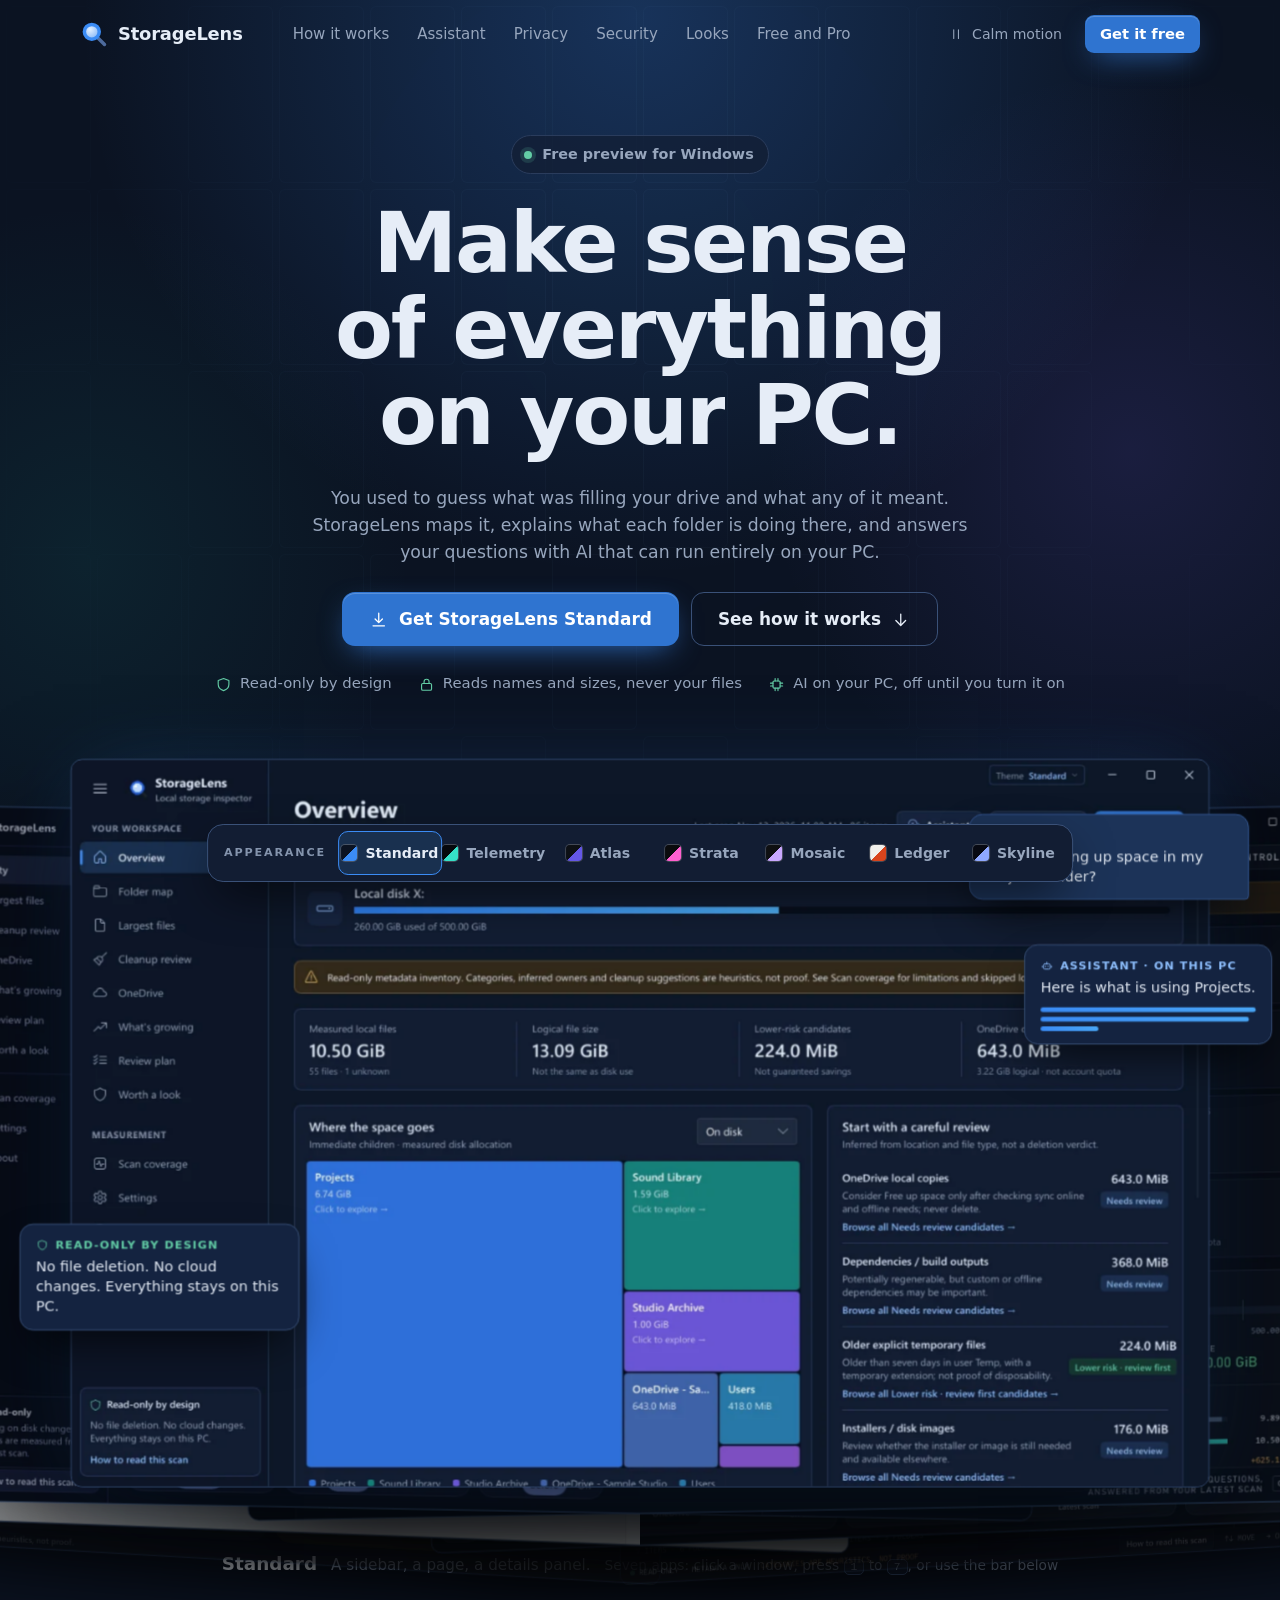
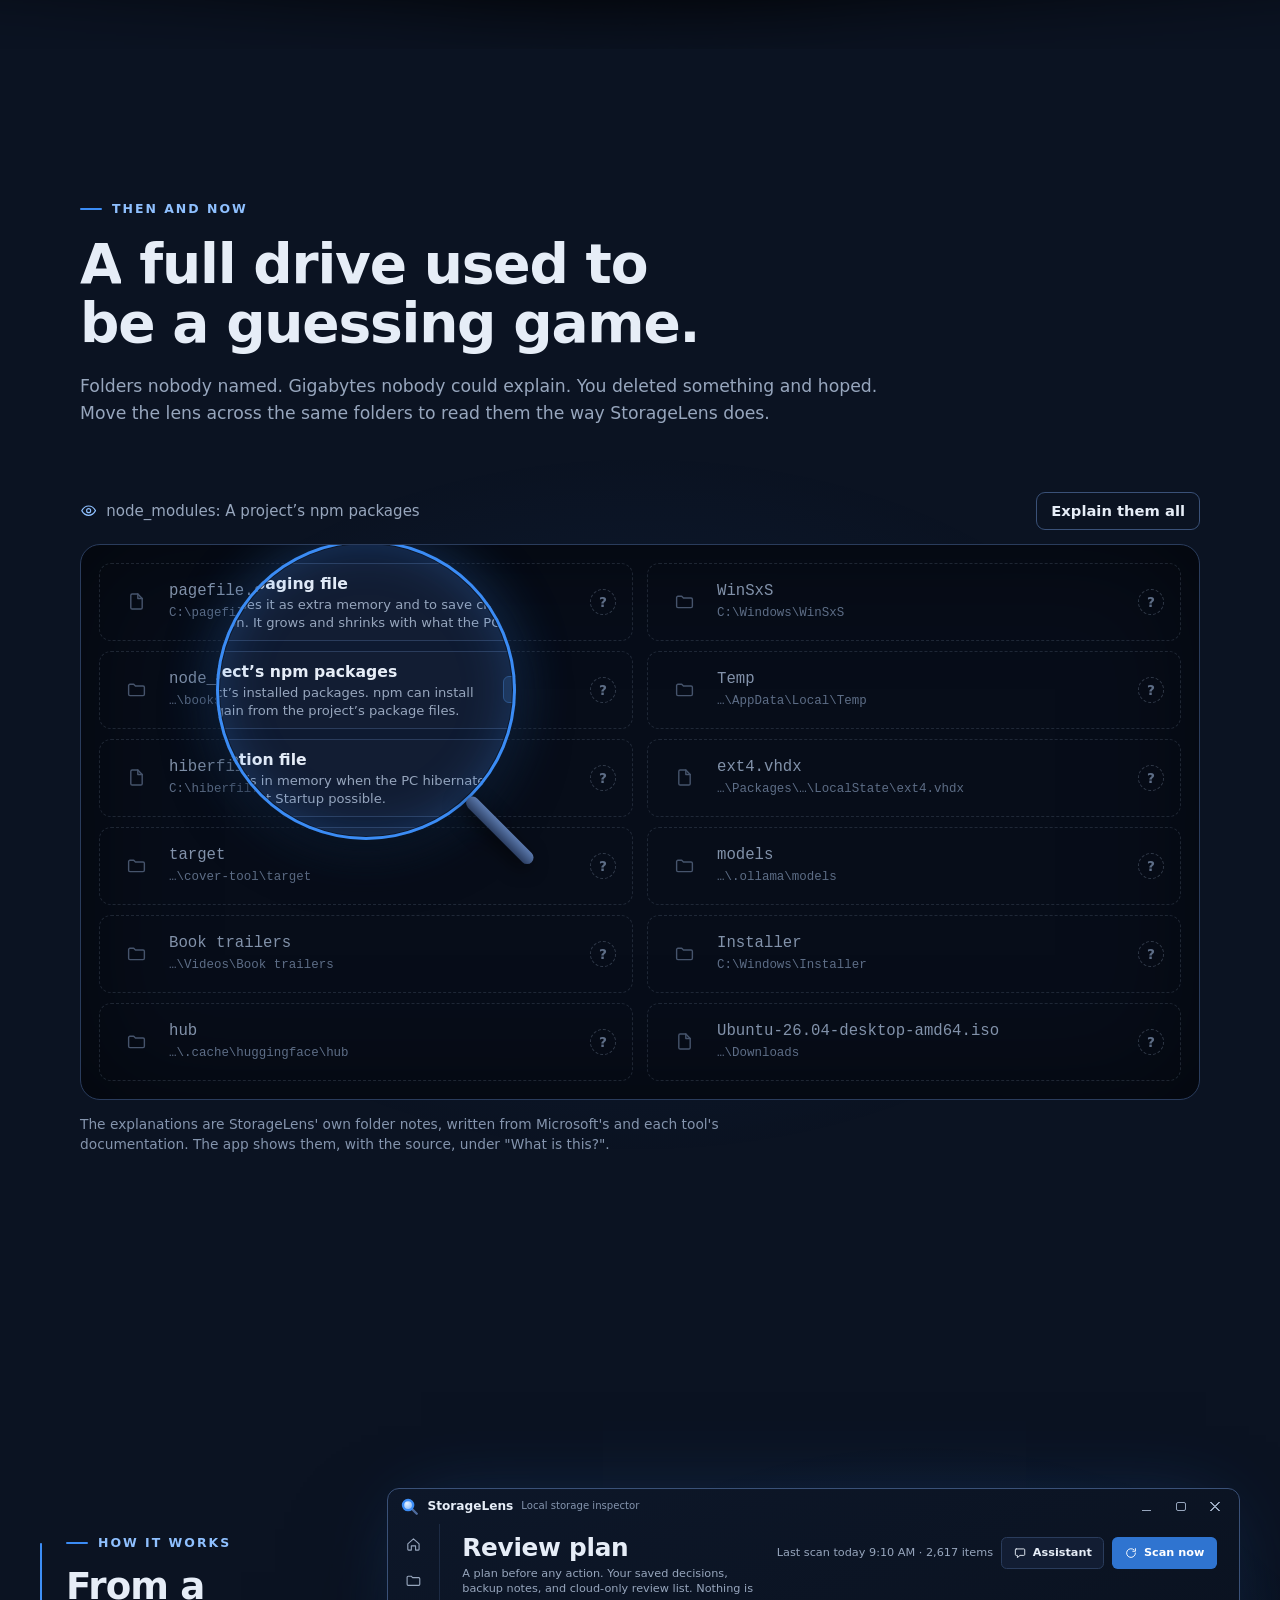
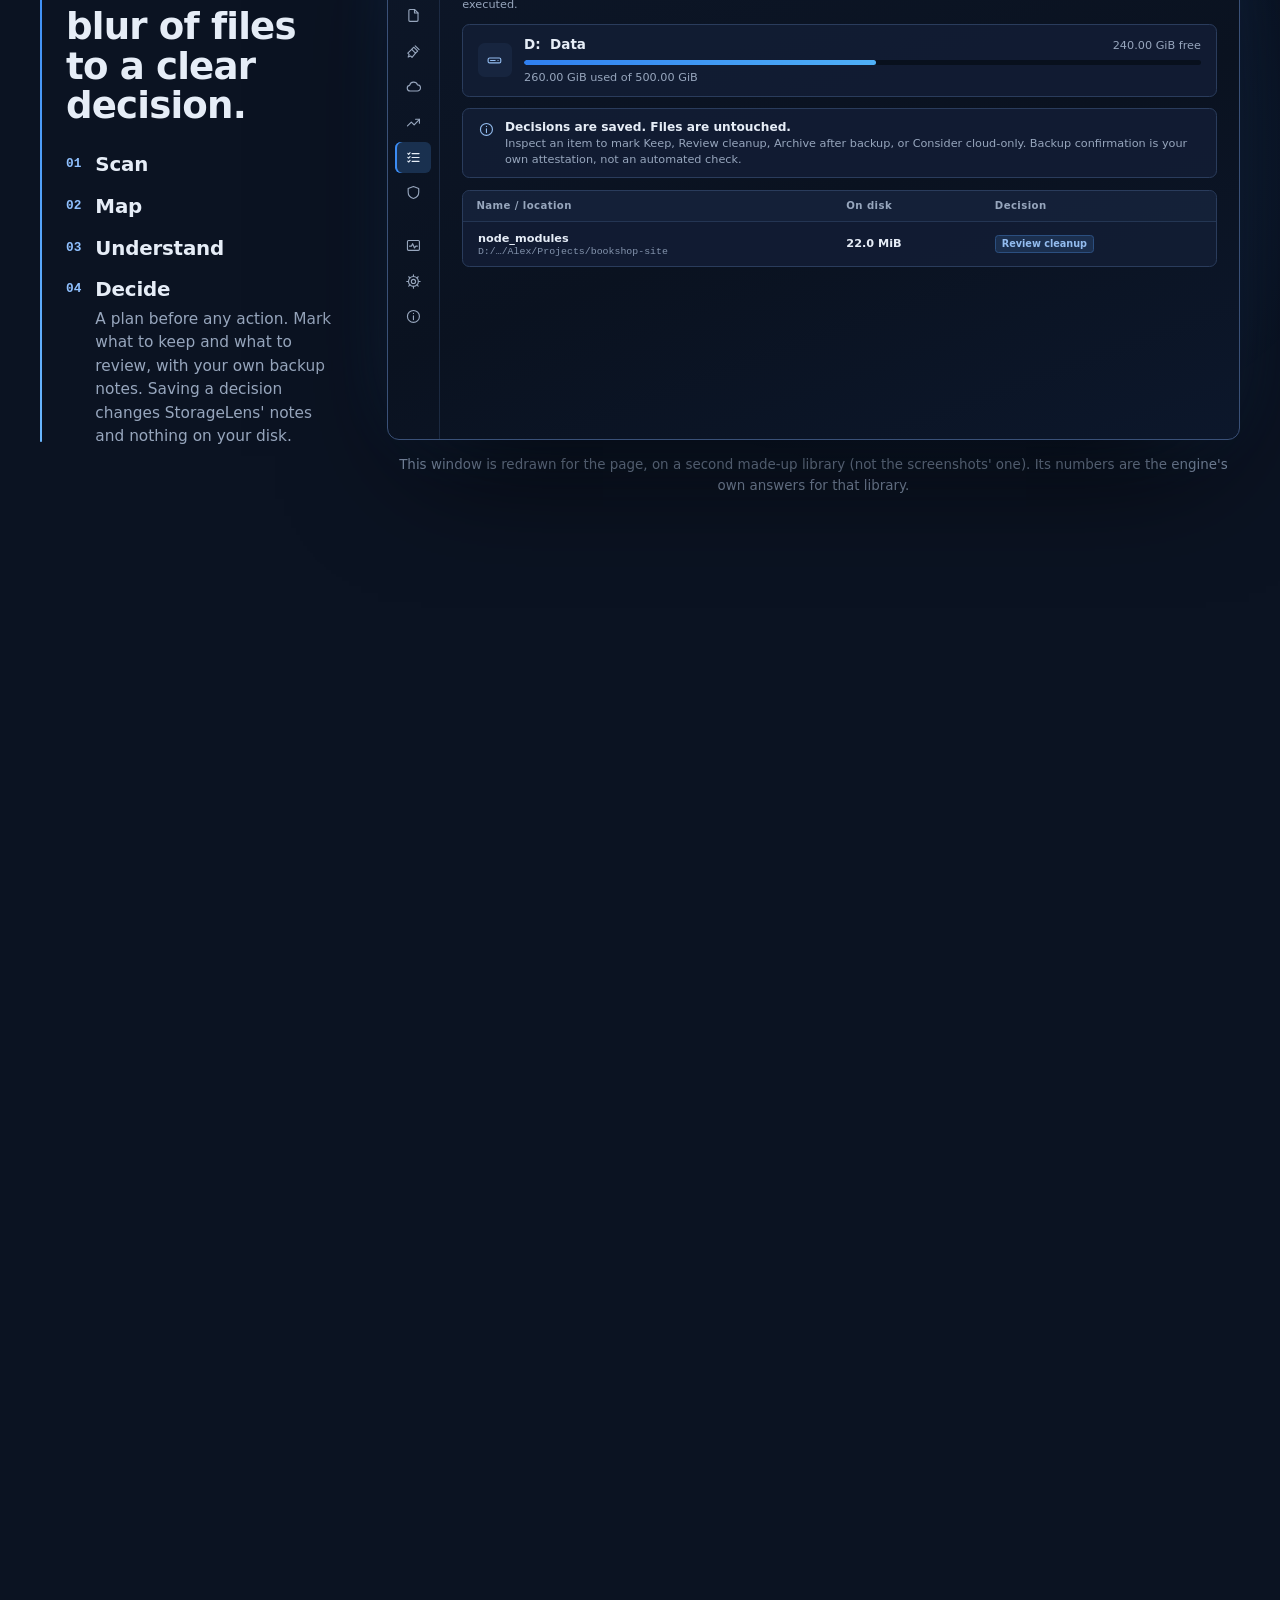
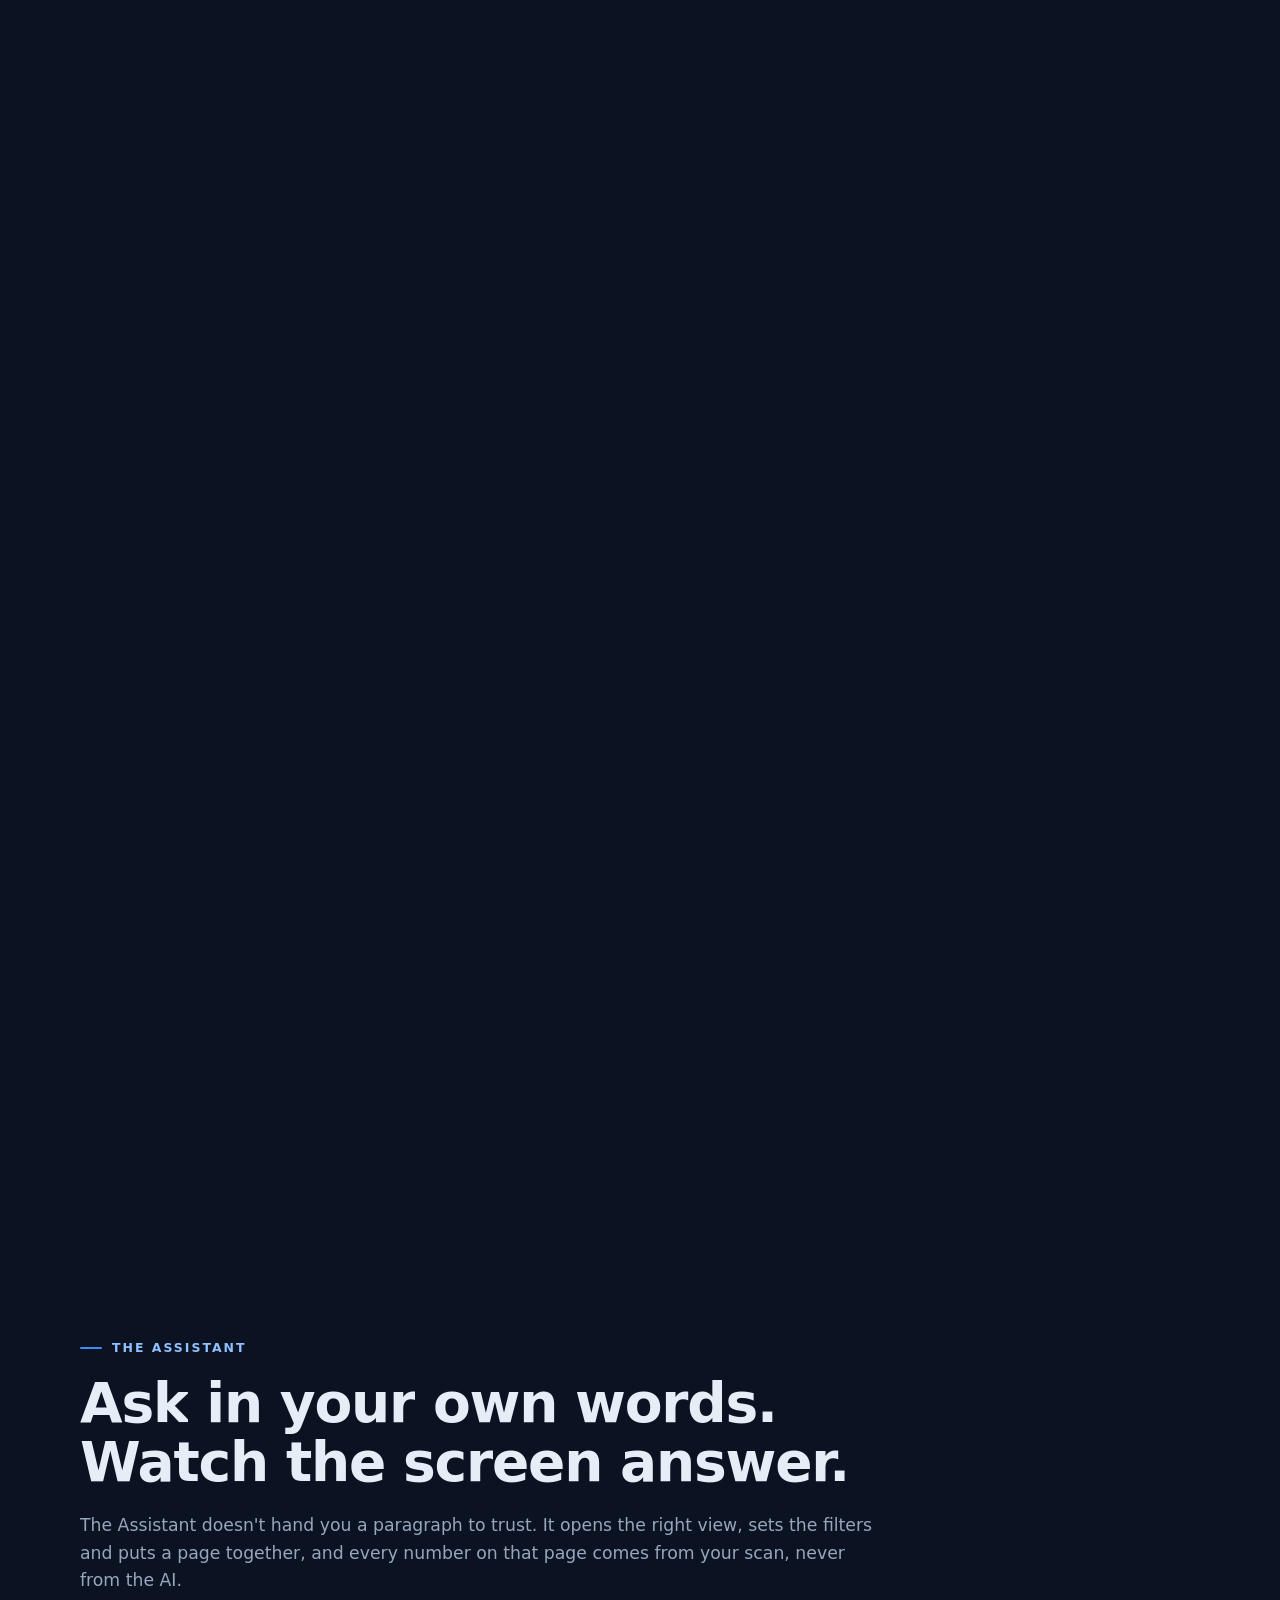
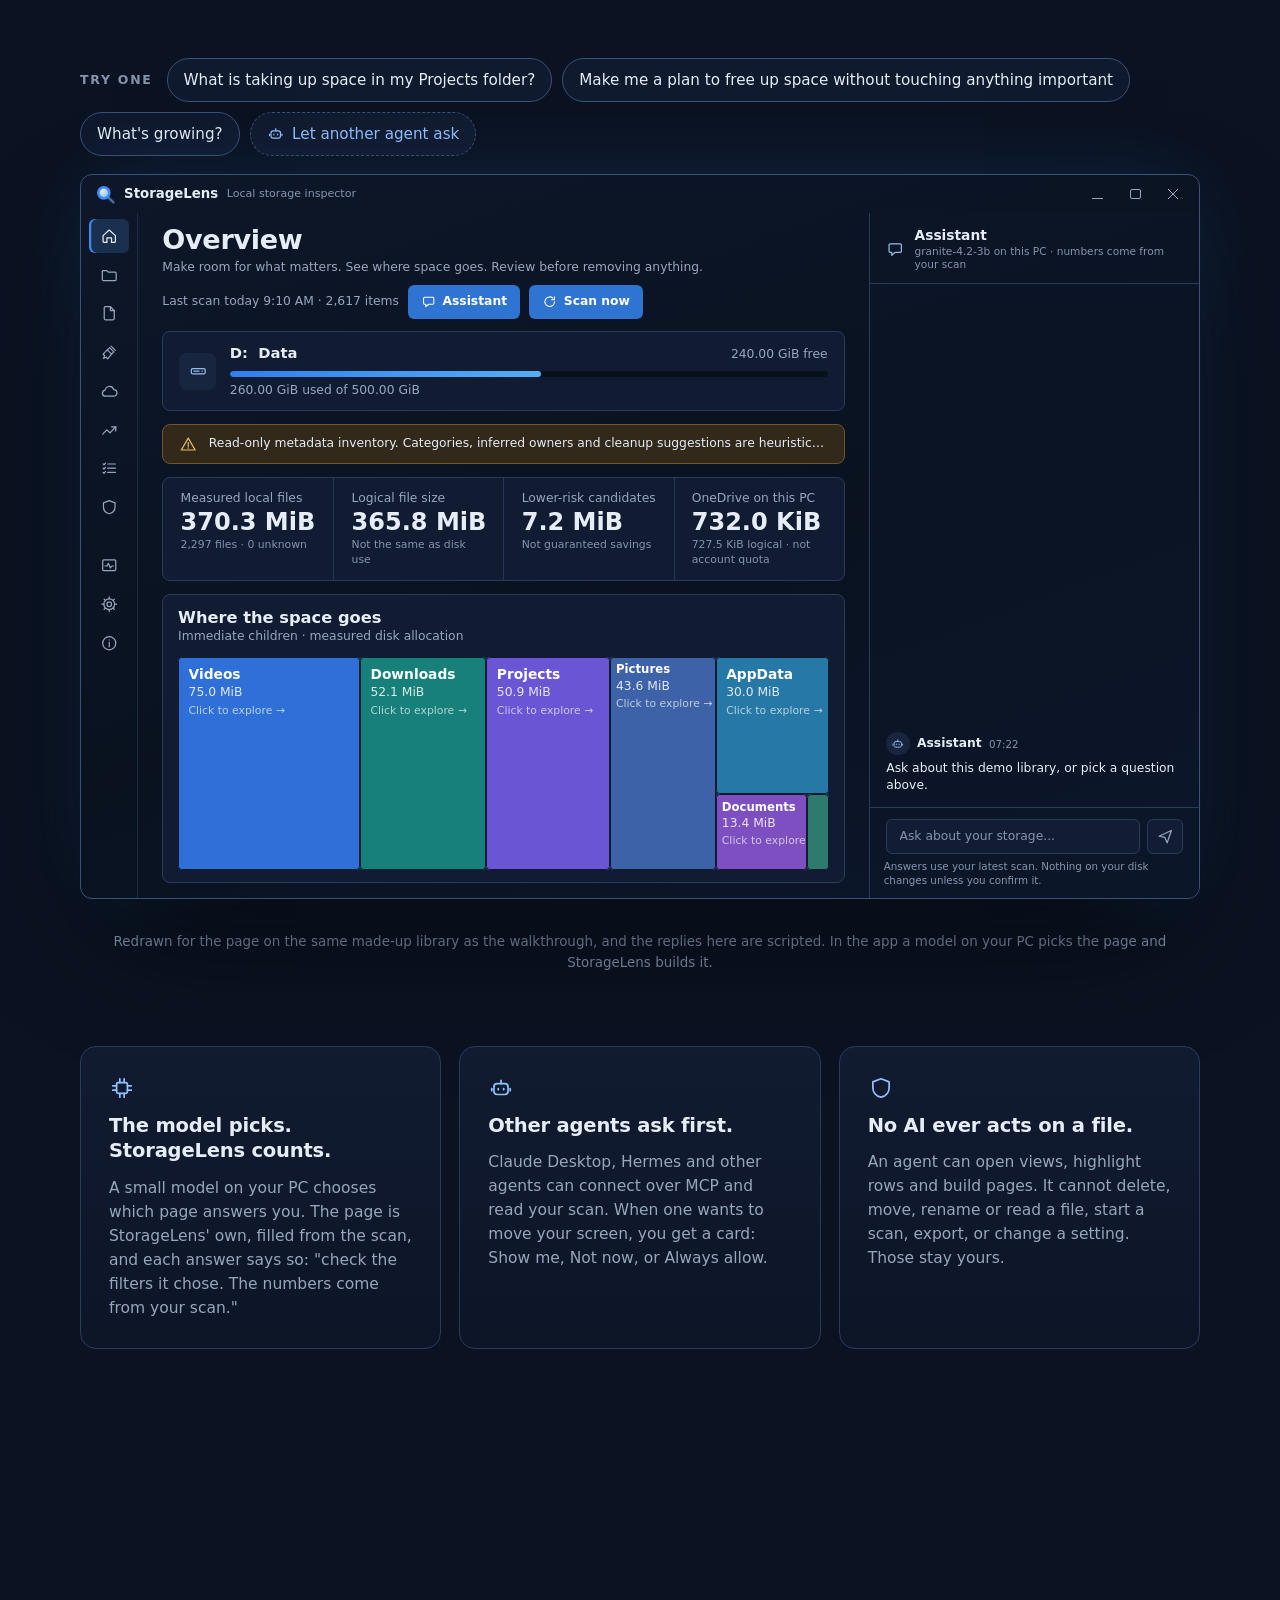
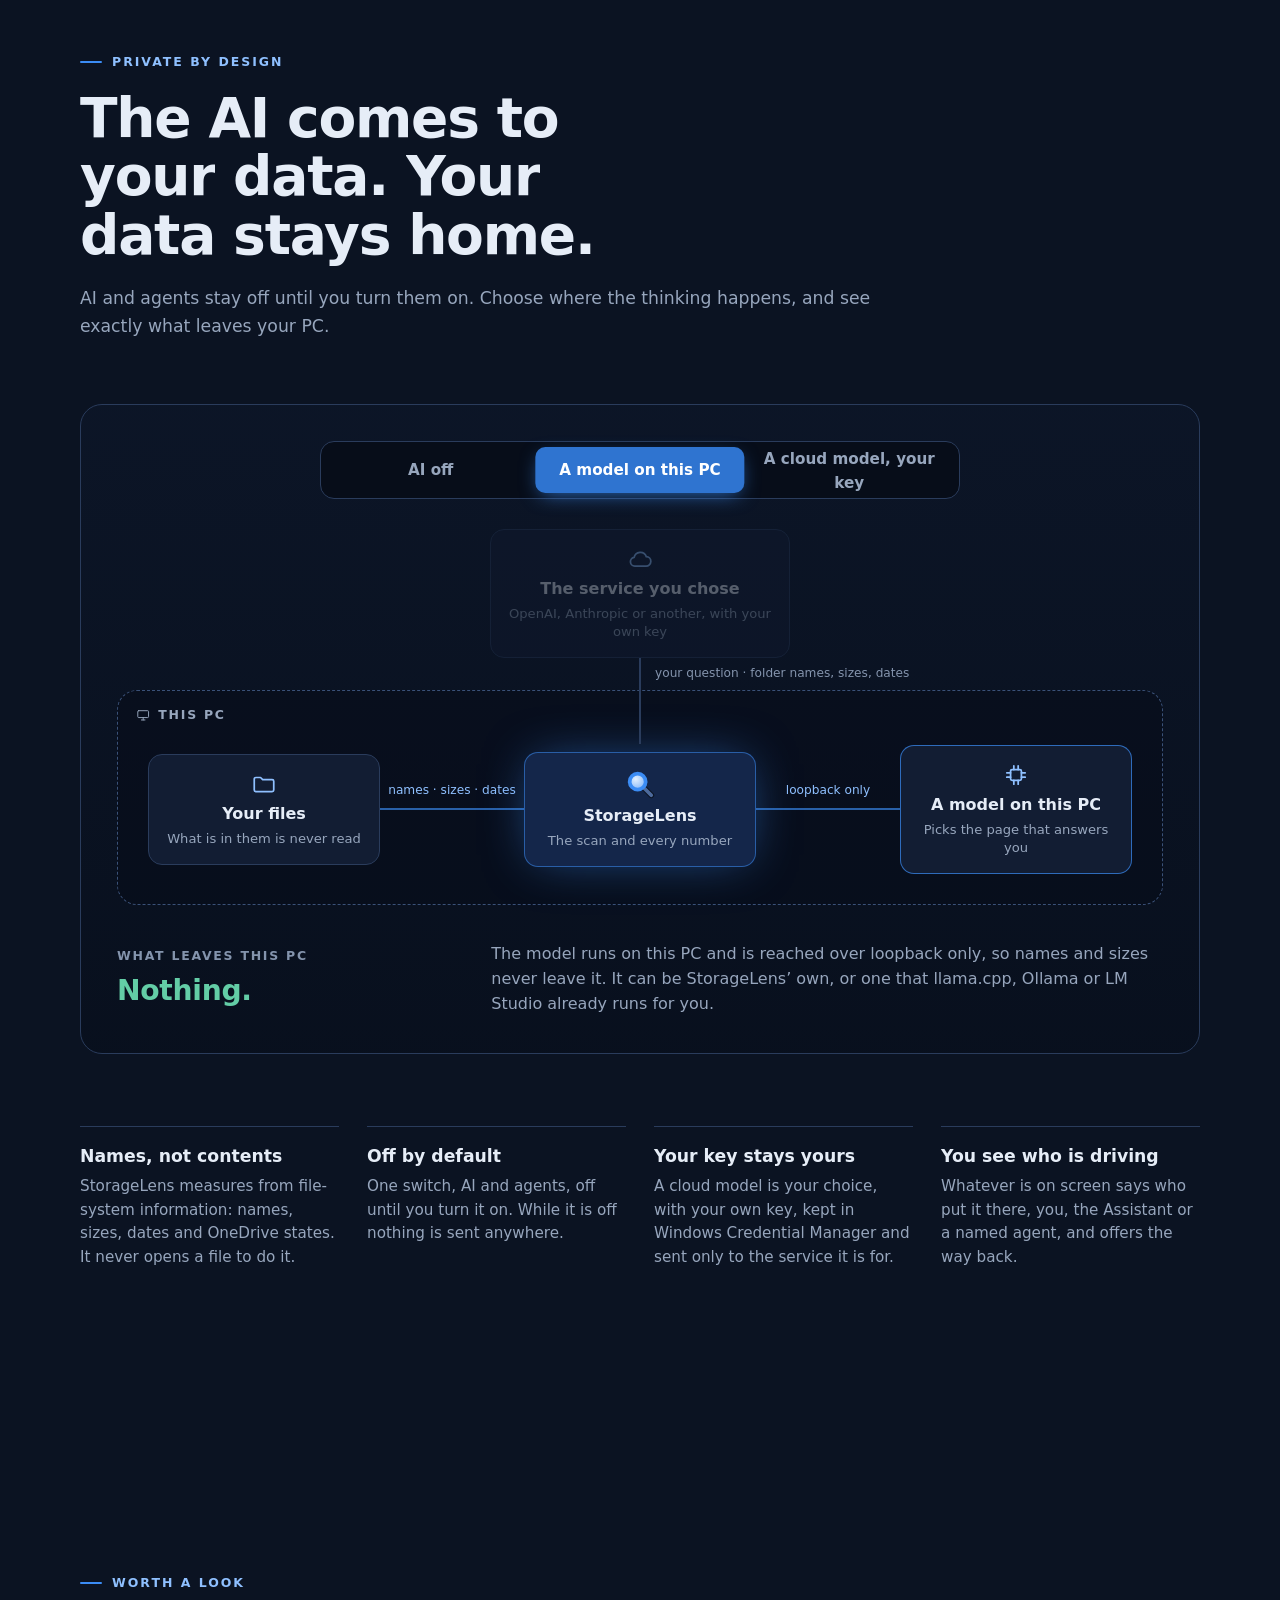
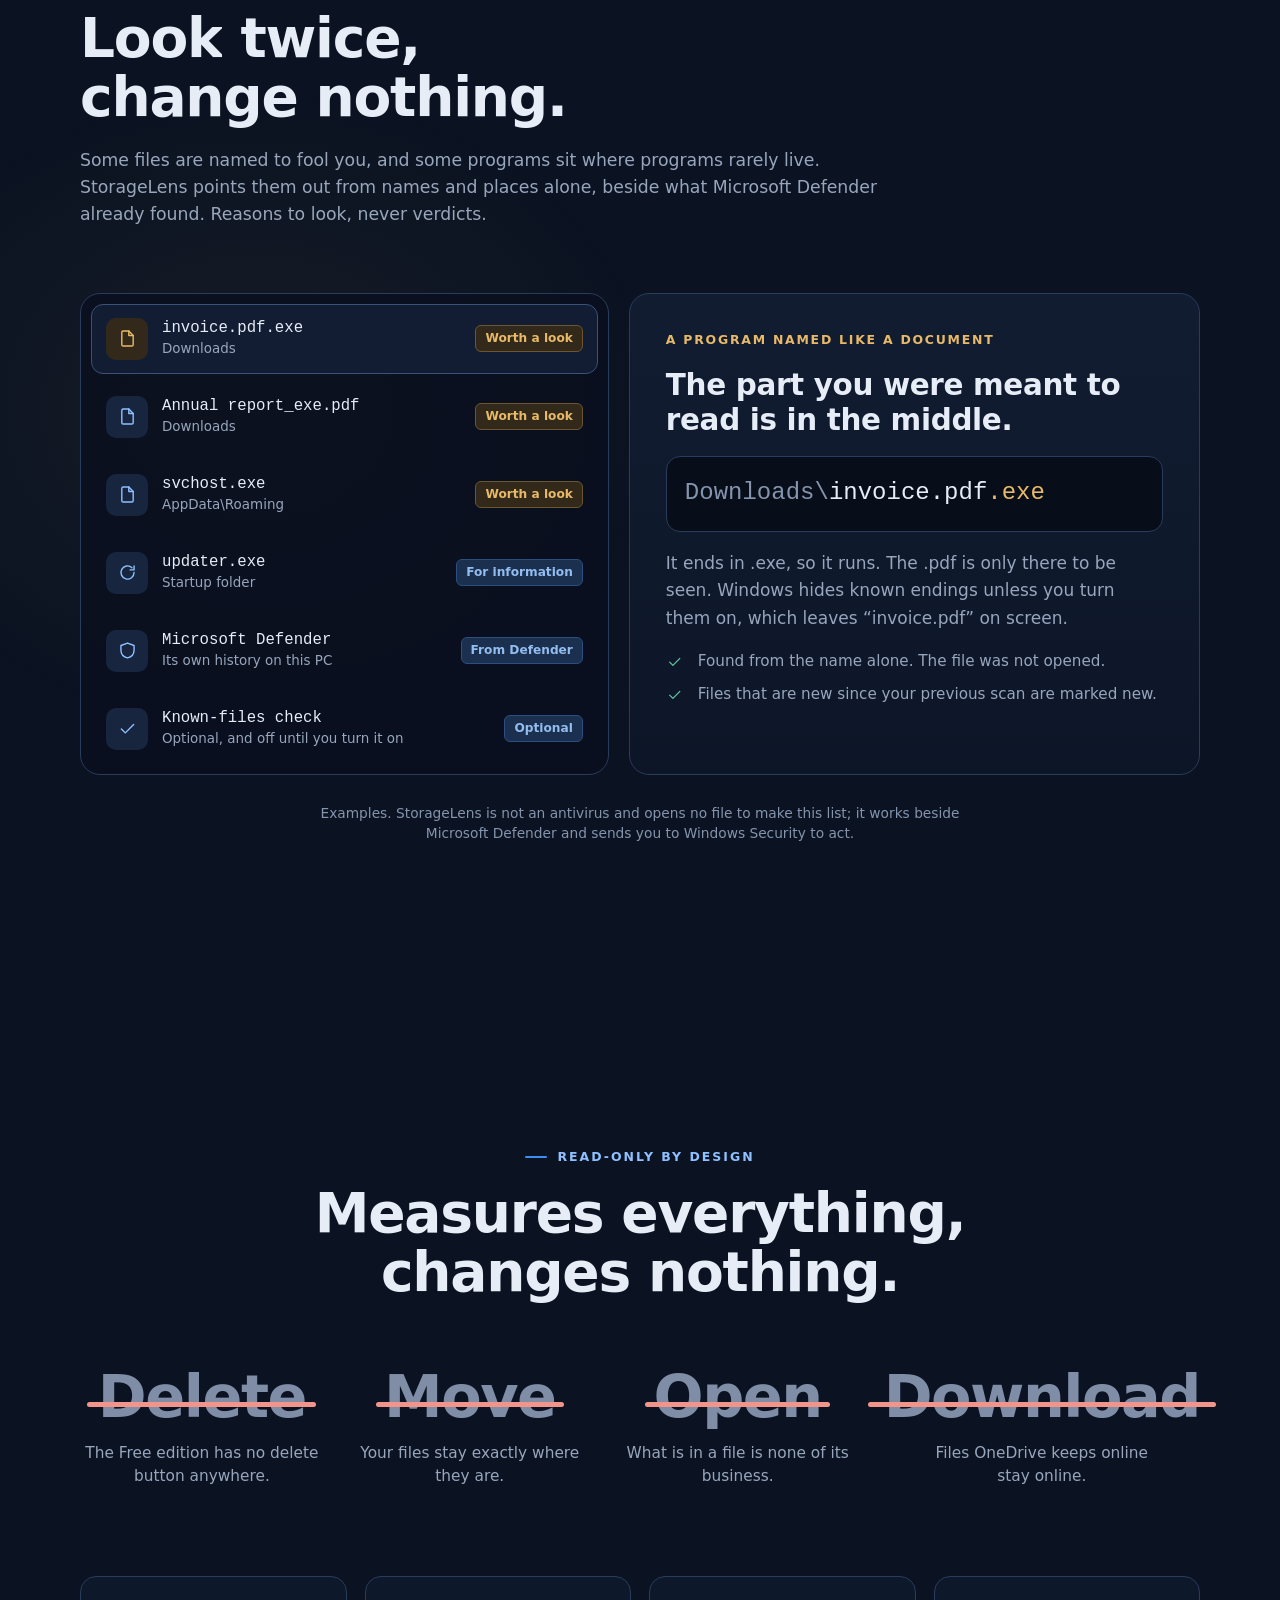
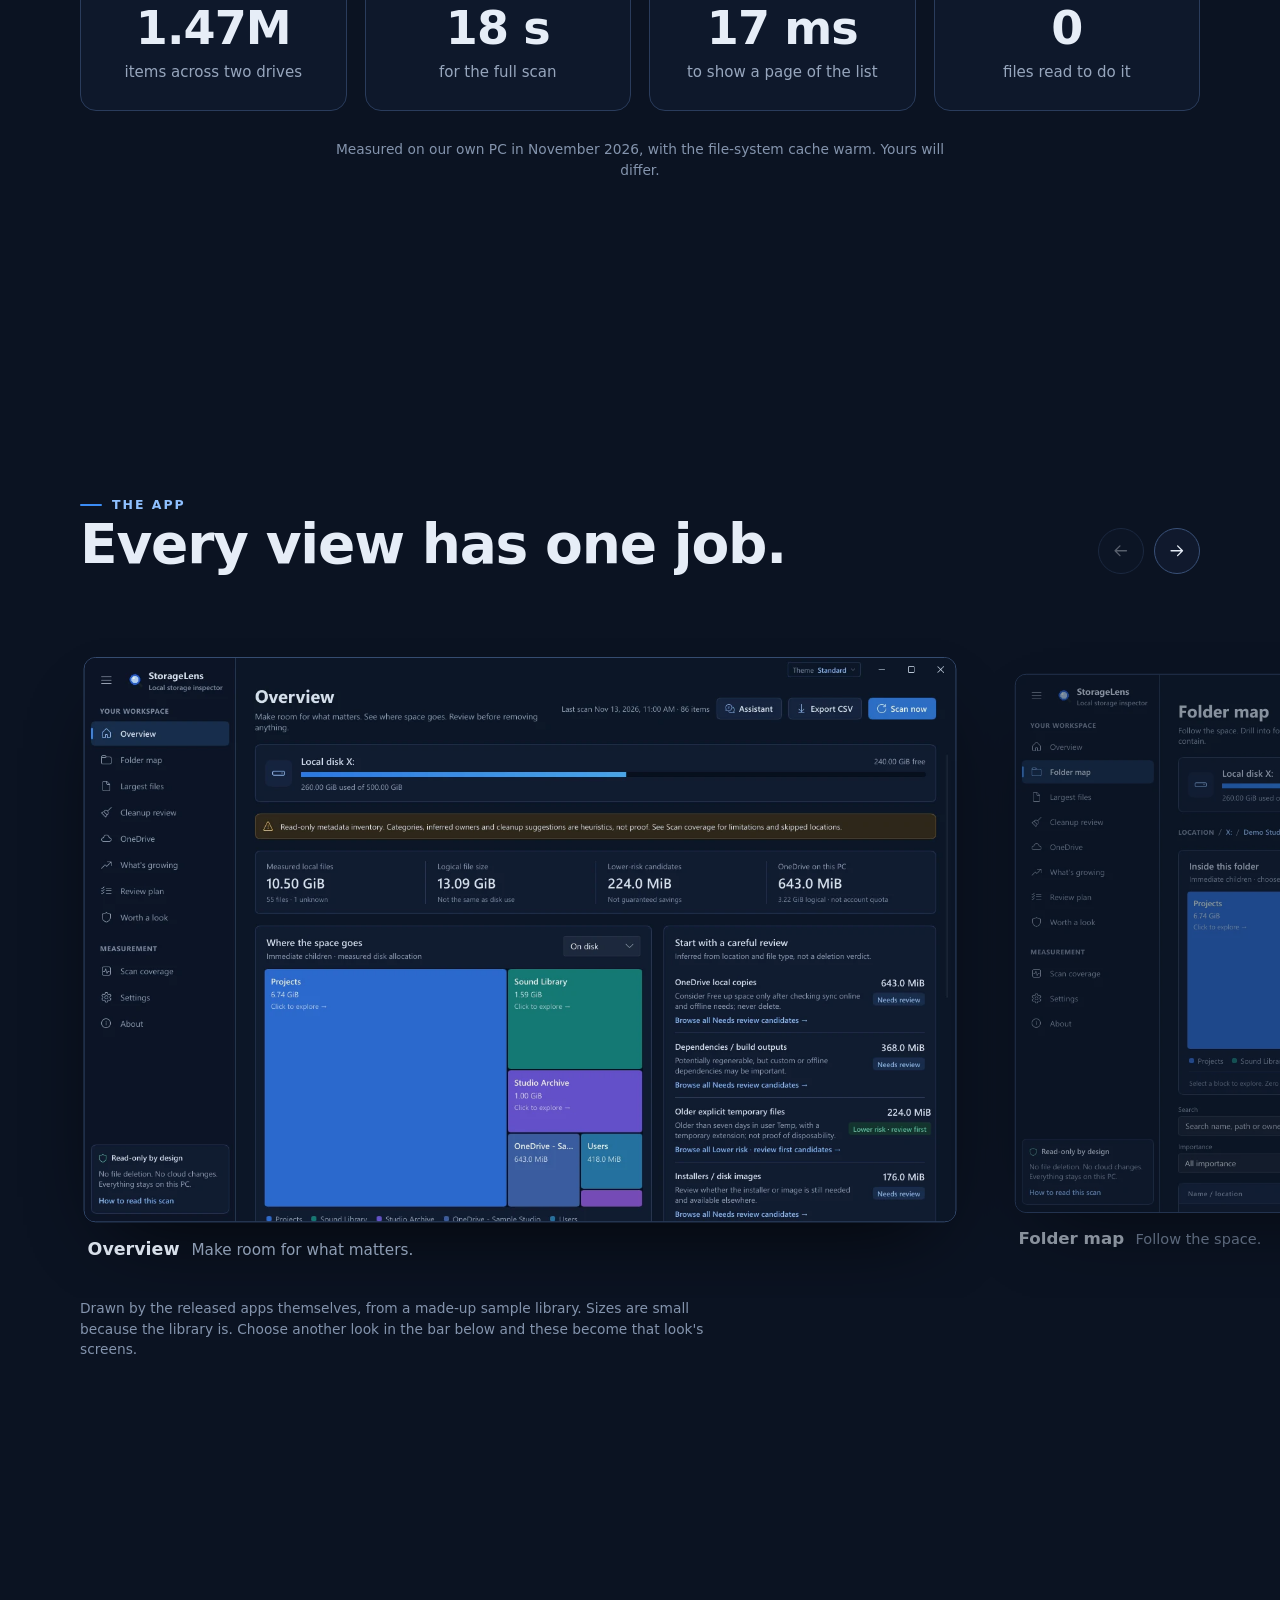
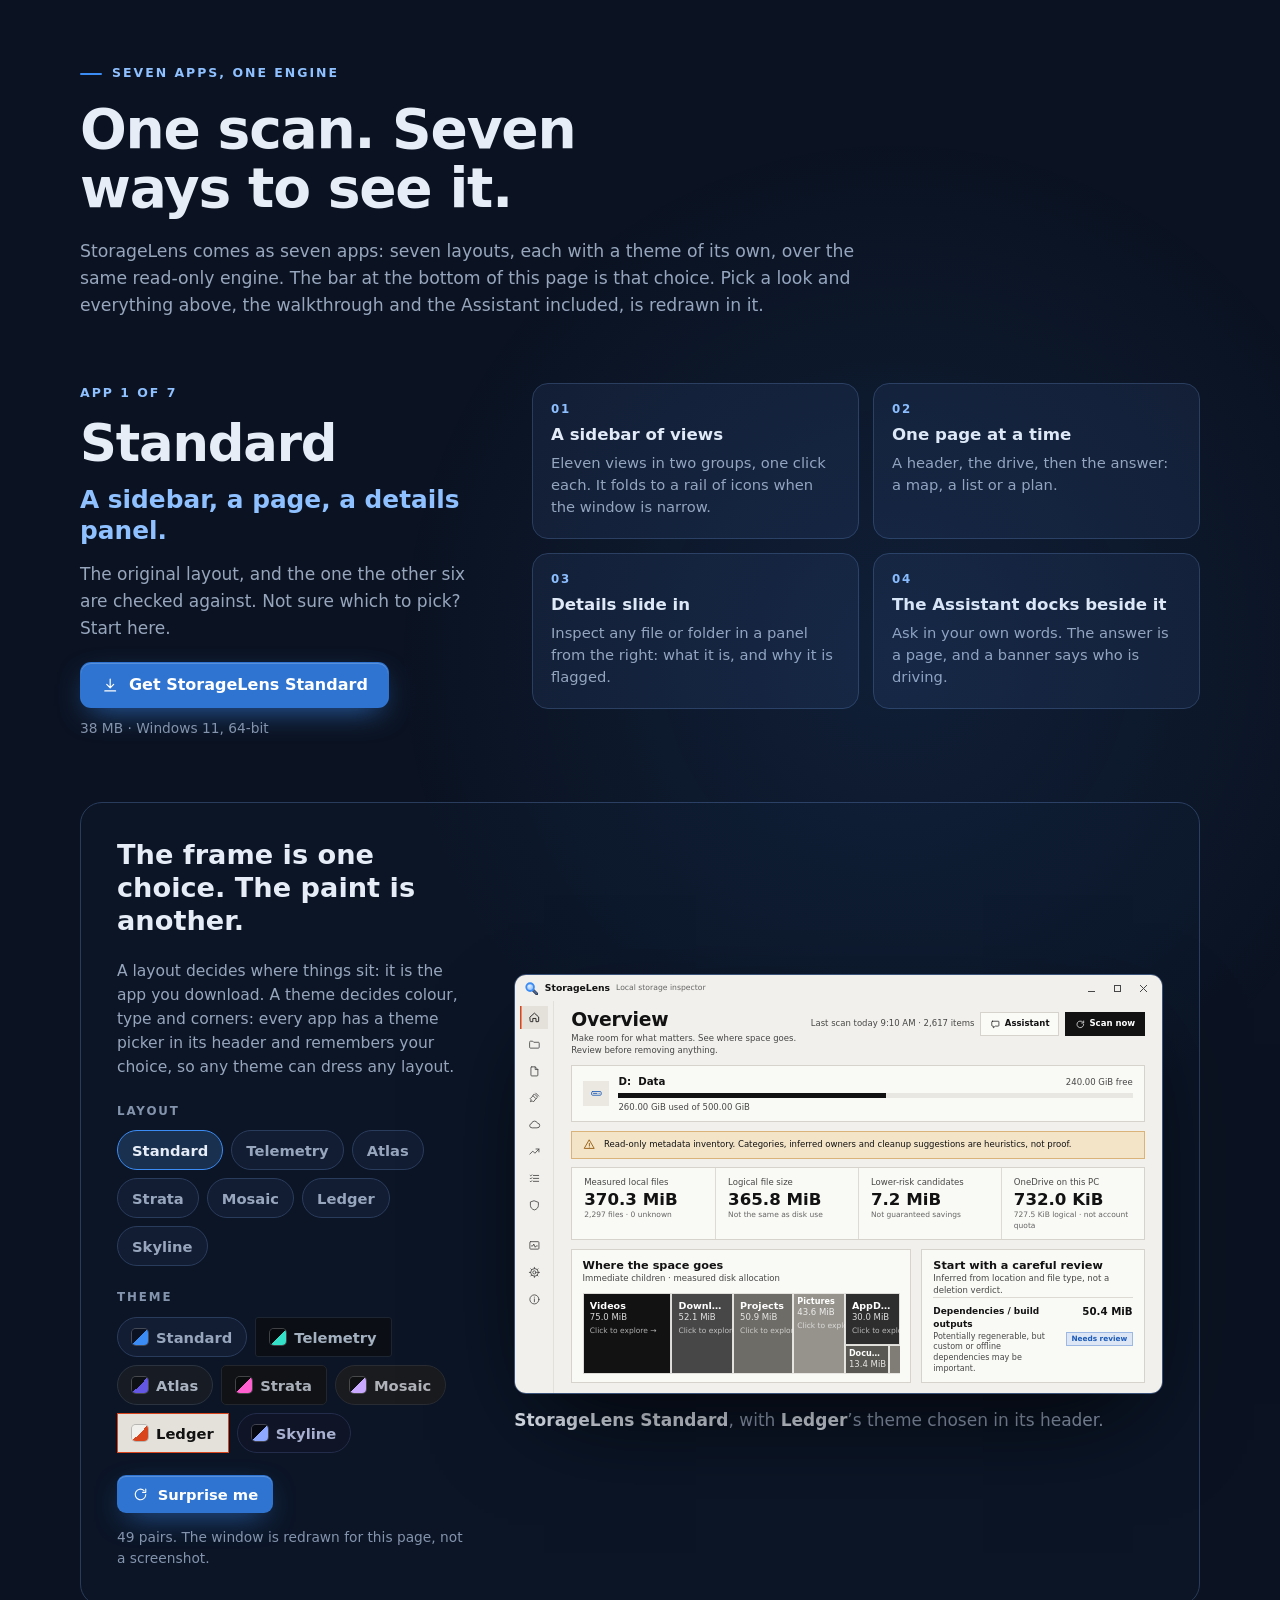
==== commit 5811bb0f: "Website as committed at a92955461 (25 November 2026 06:52)" ====
--- a/index.html
+++ b/index.html
@@ -3,10 +3,12 @@
 <head>
 <meta charset="utf-8">
 <meta name="viewport" content="width=device-width, initial-scale=1">
-<title>StorageLens: make sense of your storage</title>
+<title>StorageLens: make sense of everything on your PC</title>
 <meta name="description" content="StorageLens is a free Windows app that maps your drives, explains what each folder is for, and answers questions in your own words with AI that can run on your PC. It reads names, sizes and dates, never what is in your files, and it changes nothing.">
 <meta name="theme-color" content="#0b1322">
+<link rel="canonical" href="https://demar-developer.github.io/storagelens/">
 <meta property="og:type" content="website">
+<meta property="og:url" content="https://demar-developer.github.io/storagelens/">
 <meta property="og:title" content="StorageLens: make sense of everything on your PC">
 <meta property="og:description" content="A free Windows app that maps your drives and explains what each folder is doing there. Read-only by design: it measures everything and changes nothing.">
 <meta property="og:image" content="https://demar-developer.github.io/storagelens/assets/social-preview.jpg">
@@ -524,7 +526,7 @@
       <div class="get-steps">
         <h3>What happens next</h3>
         <ol>
-          <li><b>Windows will ask you to confirm.</b> The files are not code-signed yet, so on a downloaded copy Windows shows “Windows protected your PC”: choose <kbd>More info</kbd>, then <kbd>Run anyway</kbd>. Your browser may also say the file is not commonly downloaded: choose to keep it. Windows asks this of any new unsigned program; it says nothing about what the program does.</li>
+          <li><b>Windows will ask you to confirm.</b> The files are not code-signed yet, so on a downloaded copy Windows shows “Windows protected your PC”: choose <kbd>Run anyway</kbd>; if you don't see it, choose <kbd>More info</kbd> first. Your browser may also say the file is not commonly downloaded: choose to keep it. Windows asks this of any new unsigned program; it says nothing about what the program does. <b>Where Smart App Control is on, expect StorageLens to be blocked:</b> it stops apps that are not signed and that Microsoft does not know yet, and it offers no <kbd>Run anyway</kbd>. Windows Security &gt; App &amp; browser control shows whether it is on; Windows has no setting to allow a single app there.</li>
           <li><b>Setup wears the look you chose.</b> It shows where the app and your scans will go, and installs for your Windows account only.</li>
           <li><b>Press Start first scan.</b> A new install starts empty. A scan reads names, sizes, dates and OneDrive states, never what is in a file.</li>
           <li><b>Later.</b> To update, download the newer file and open it: your scans and notes stay, and the app does not check for updates itself. To remove it, use Windows Settings &gt; Apps &gt; Installed apps; your scans and notes are kept until you delete that folder yourself.</li>
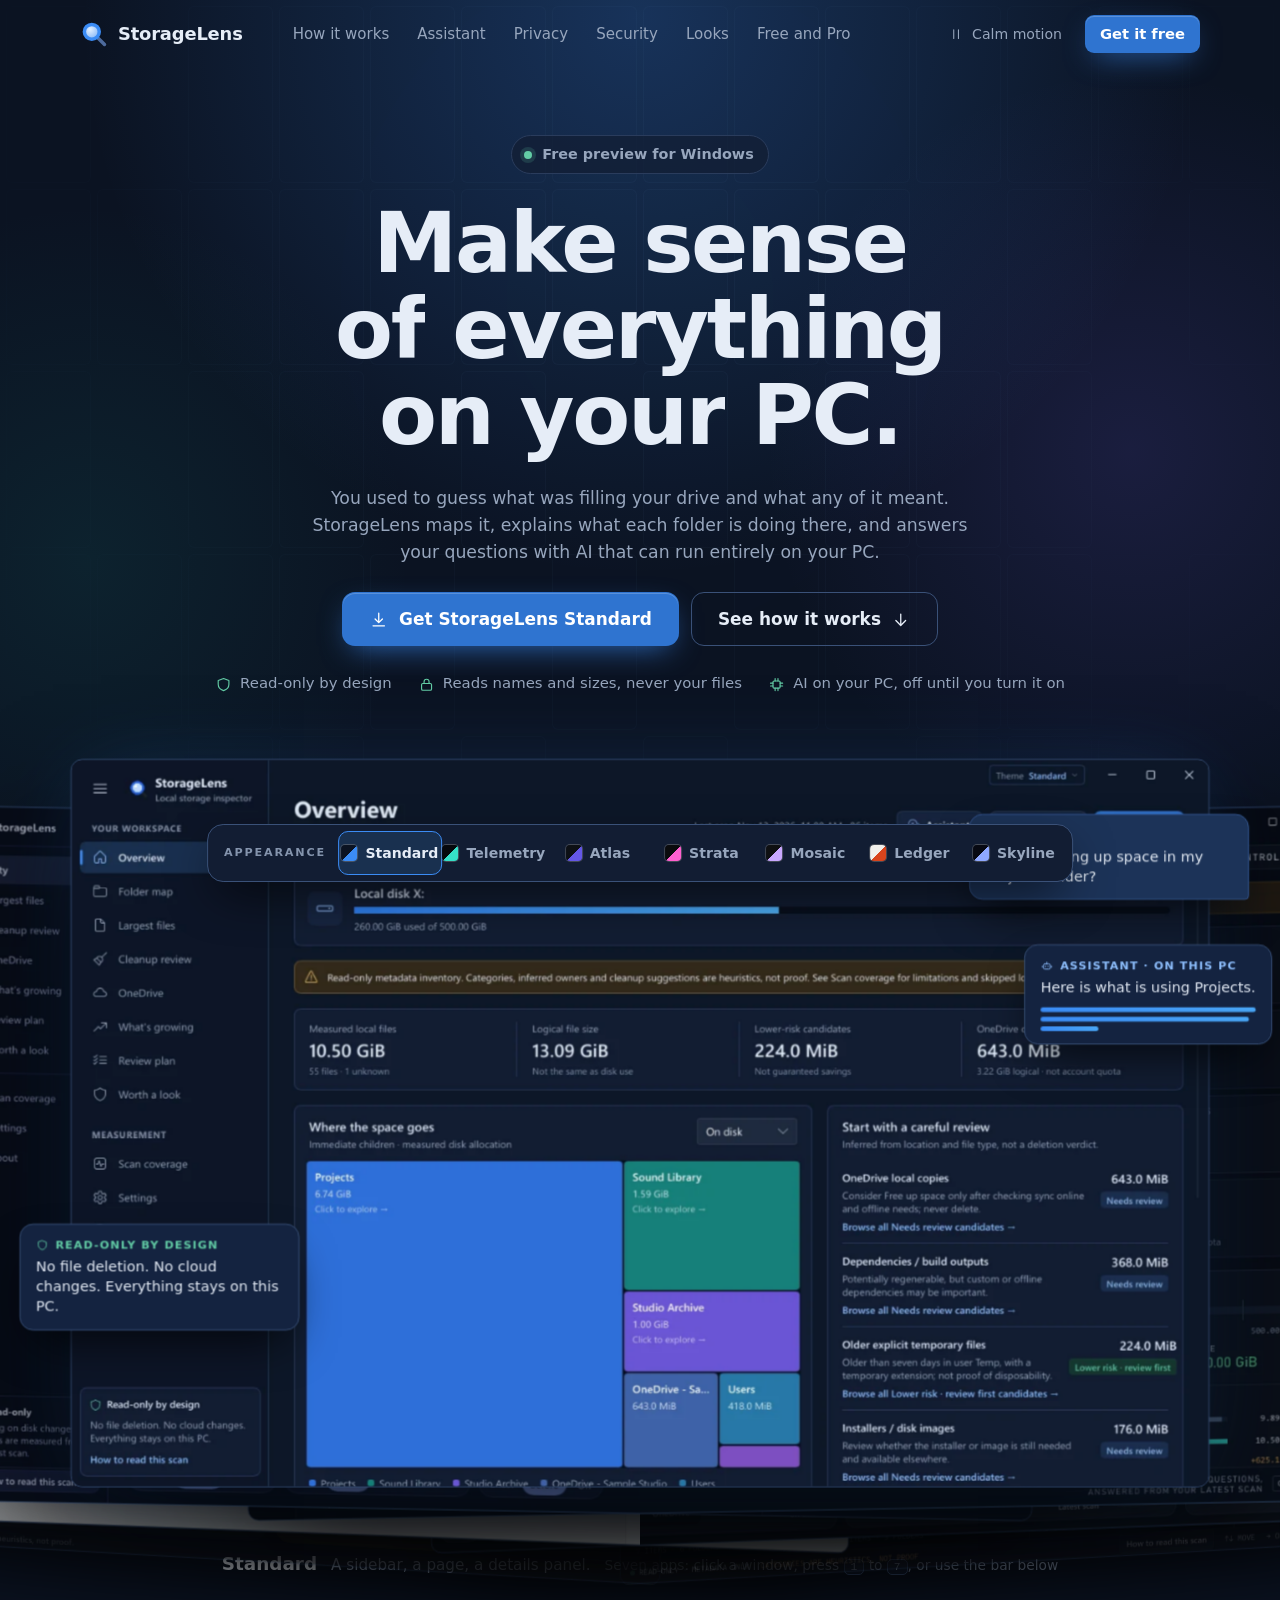
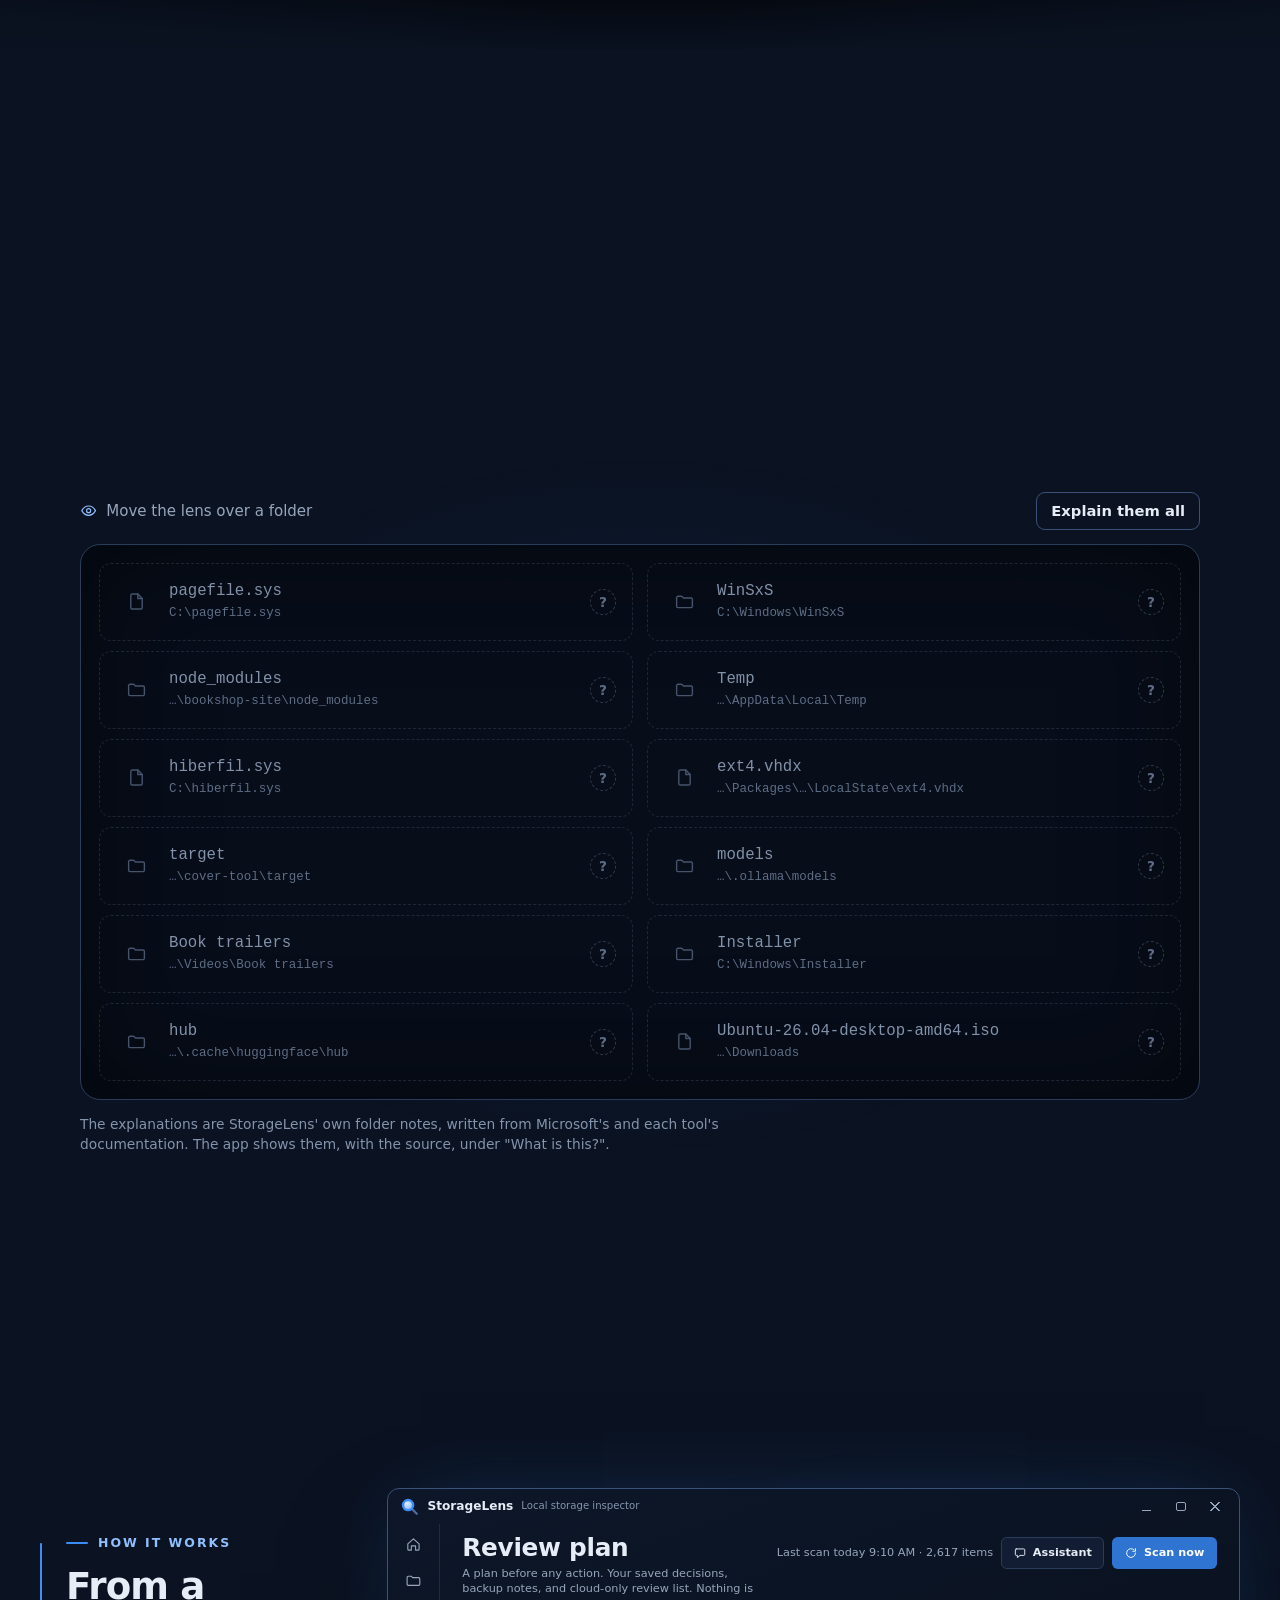
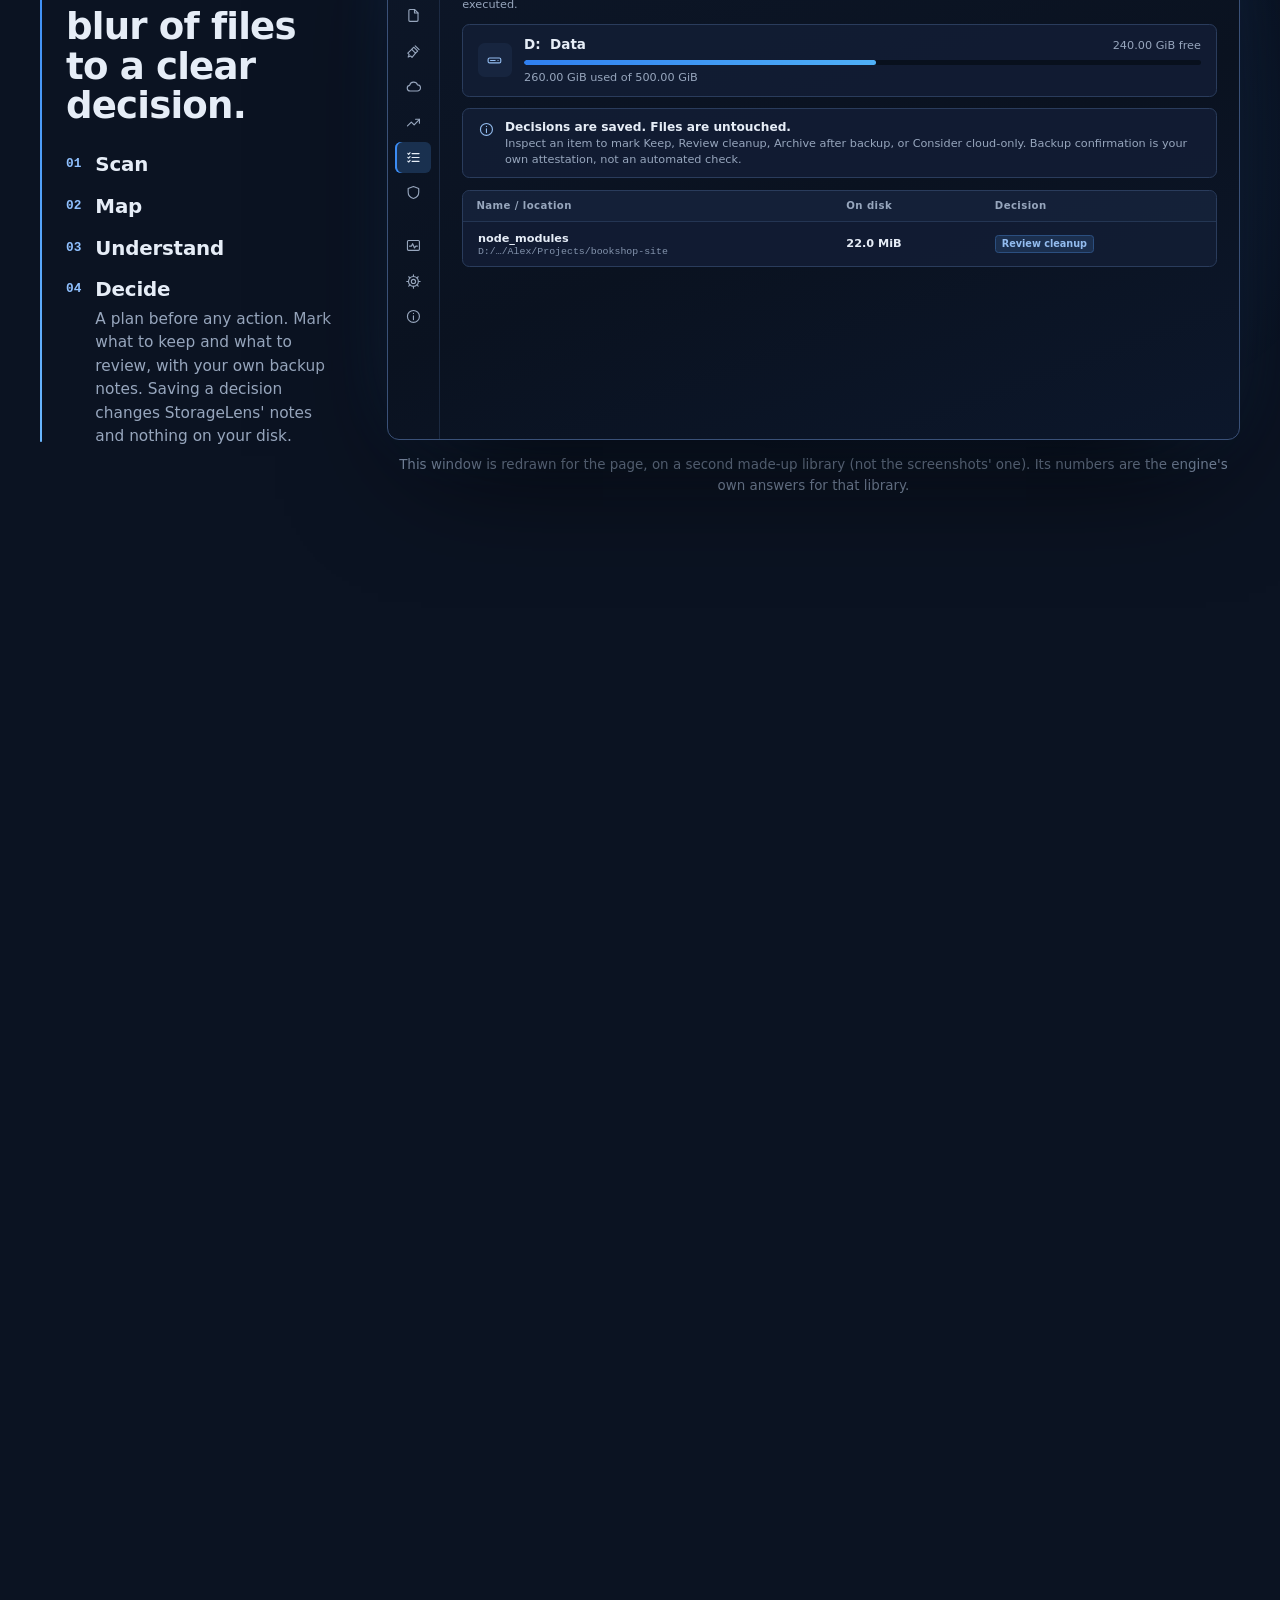
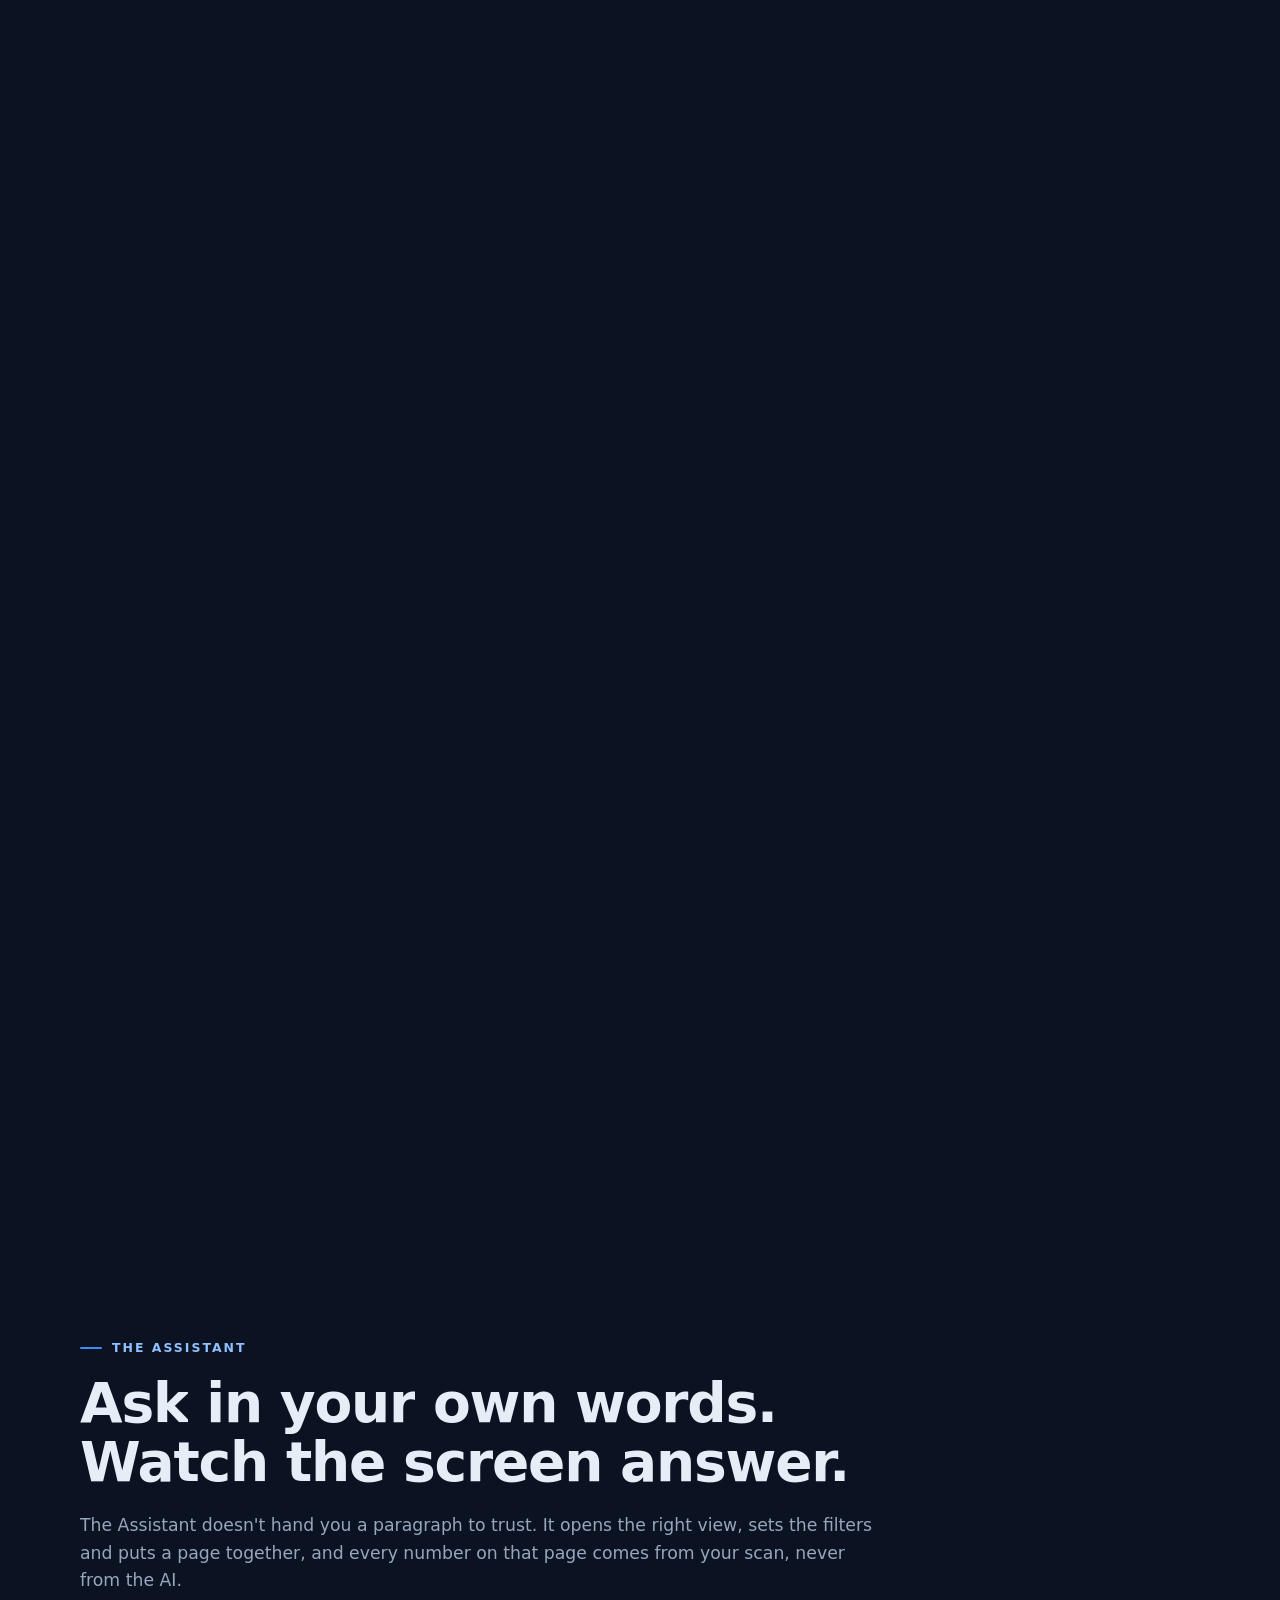
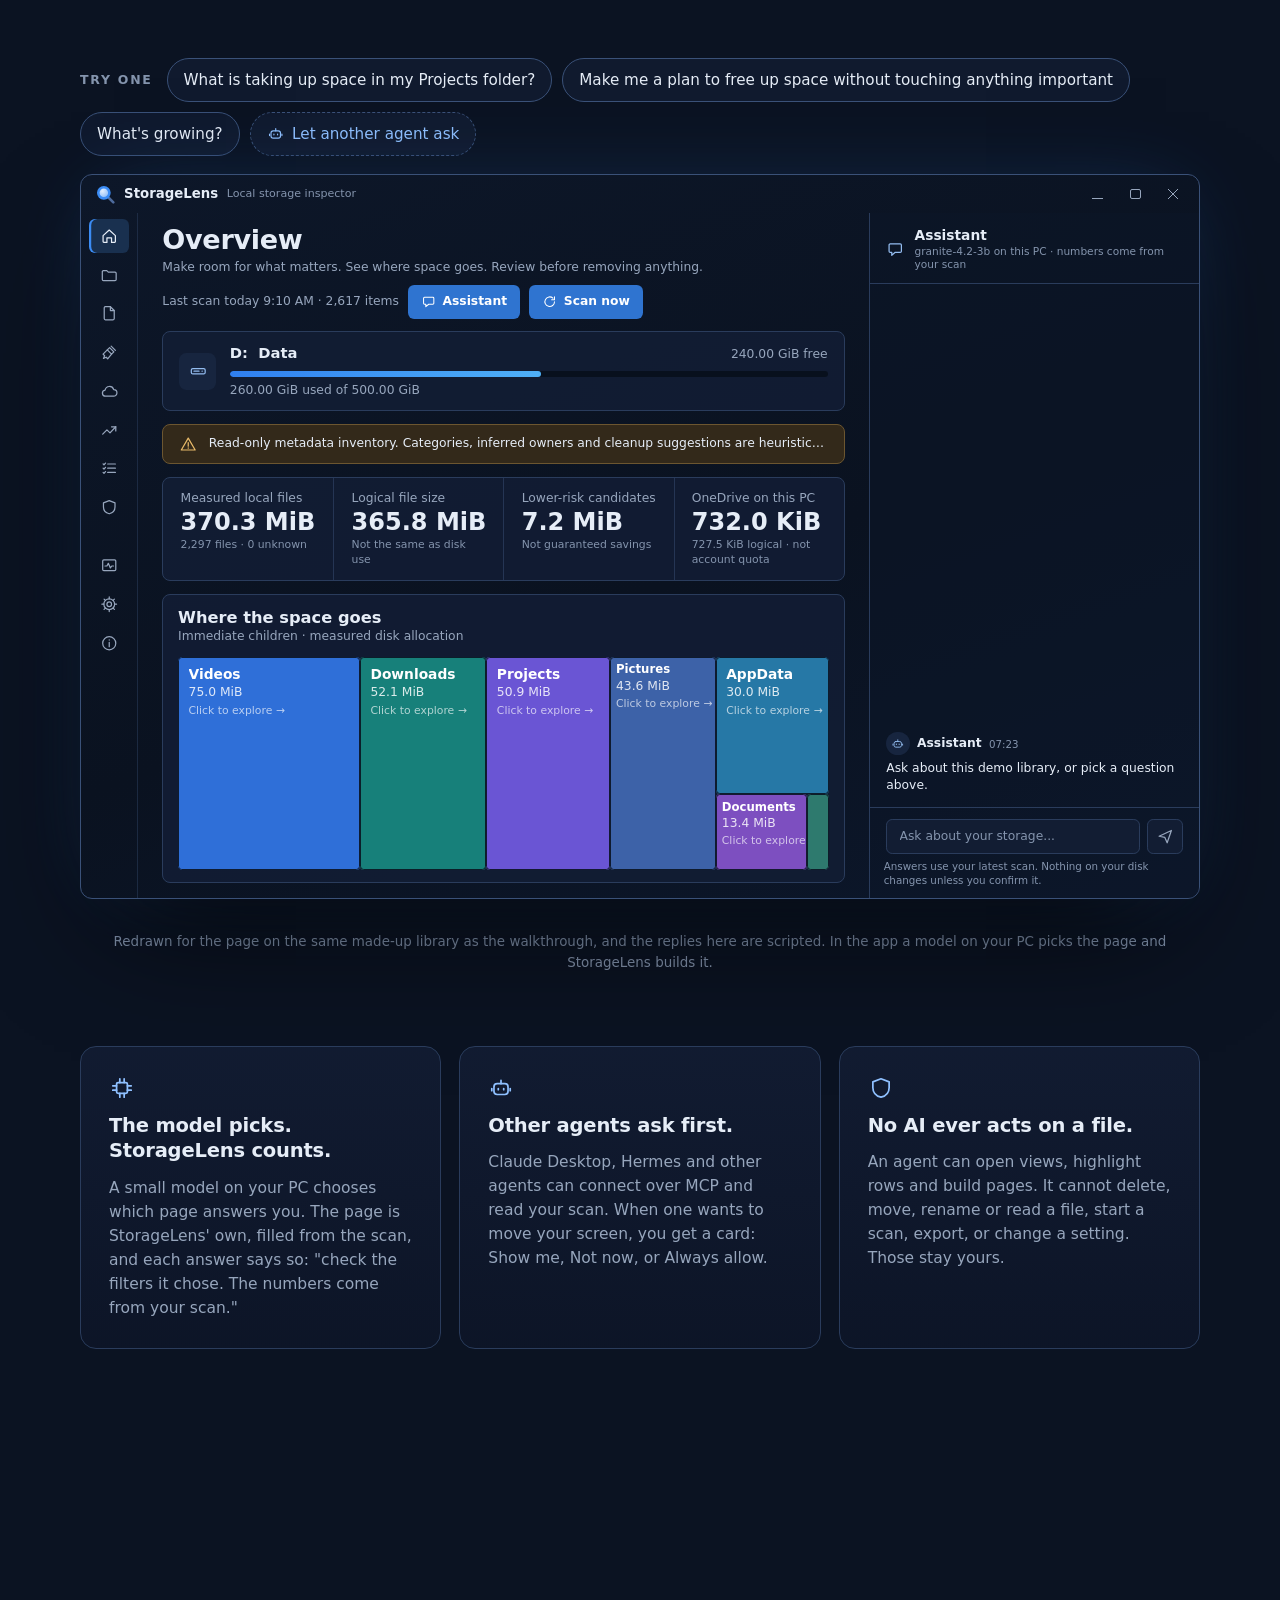
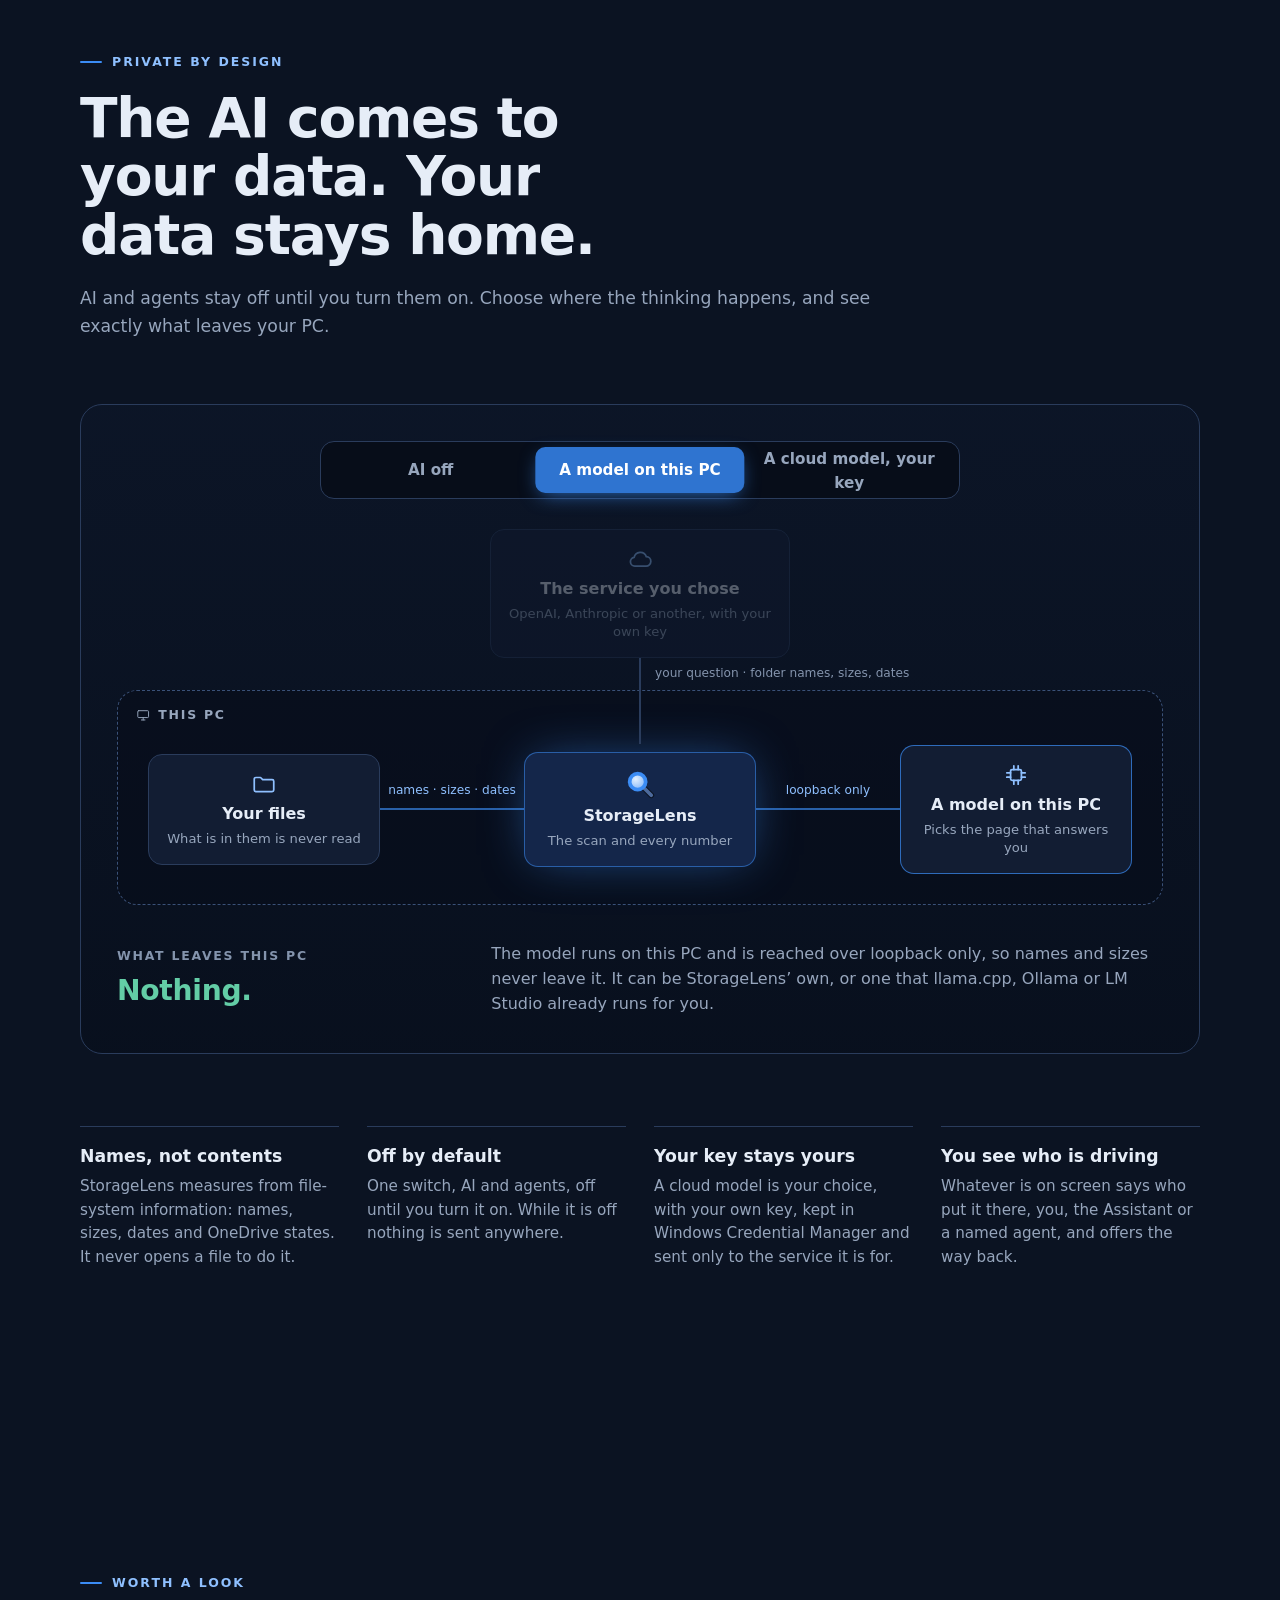
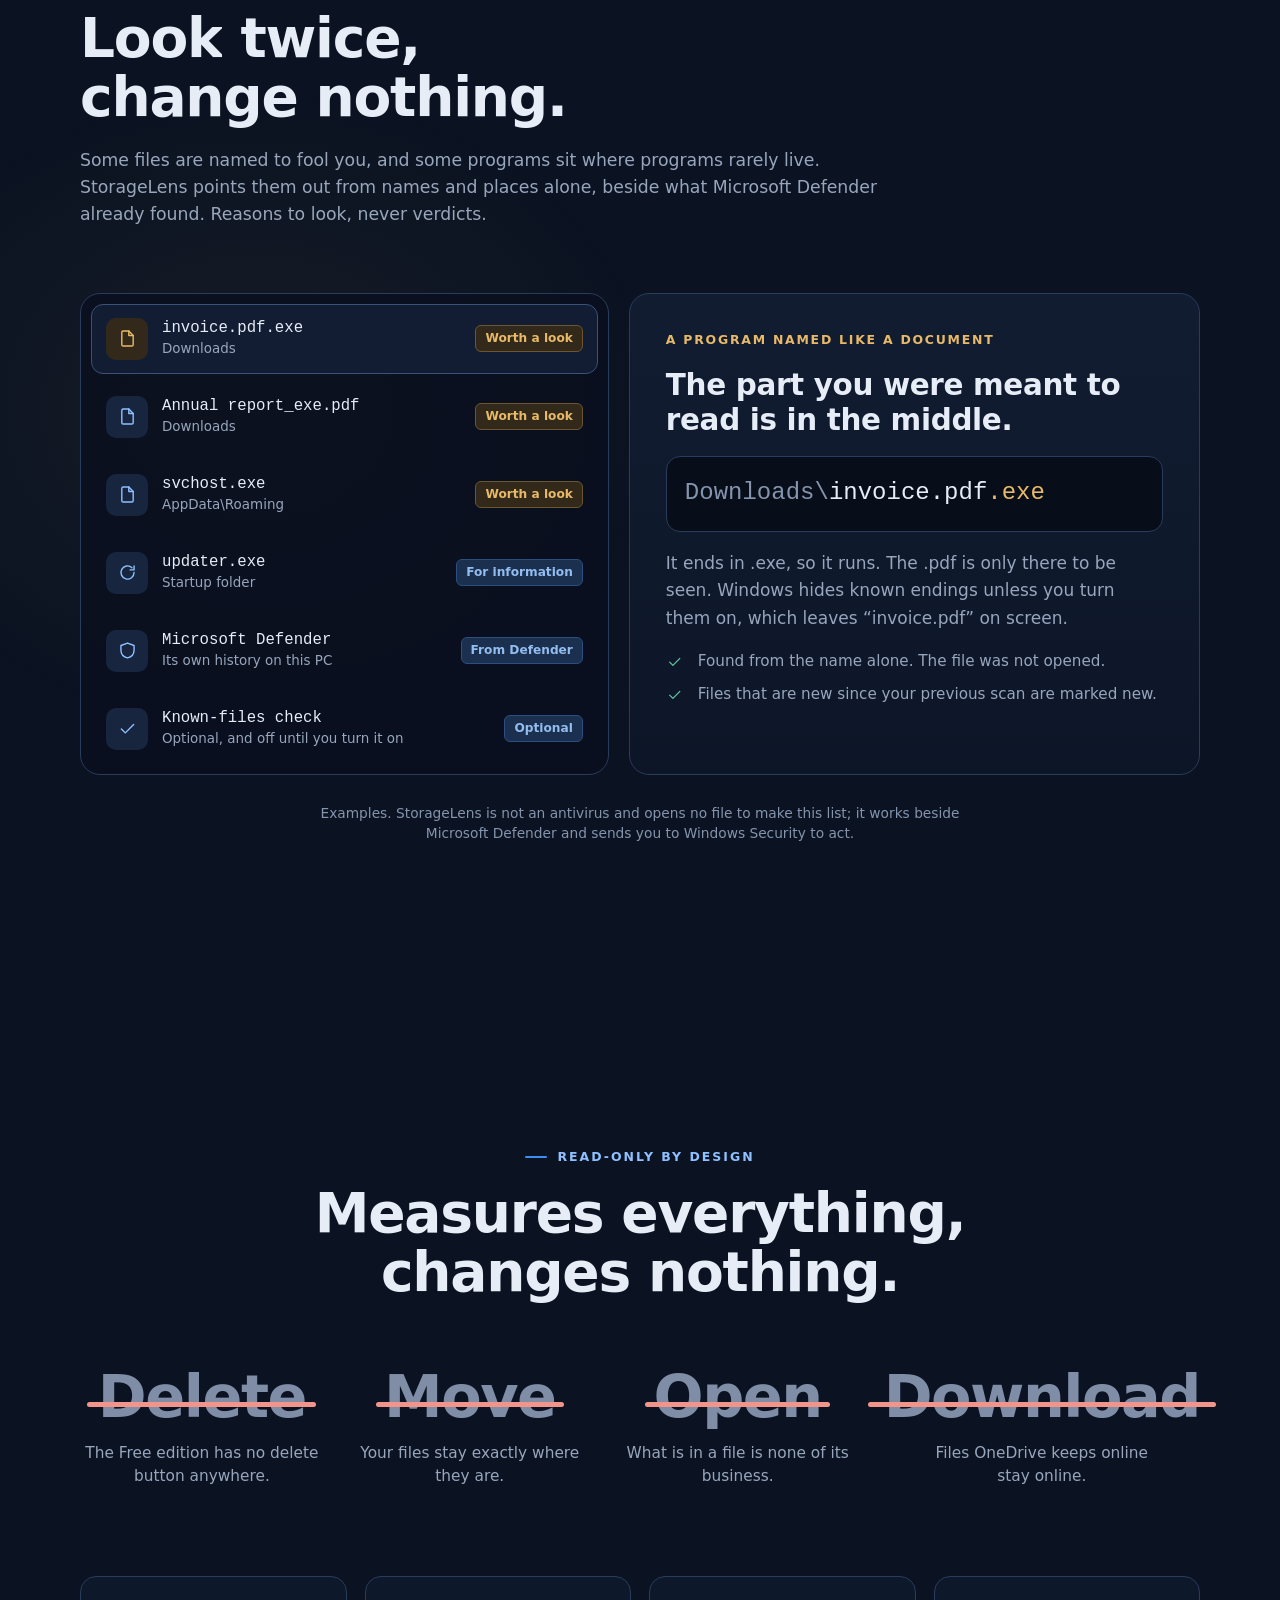
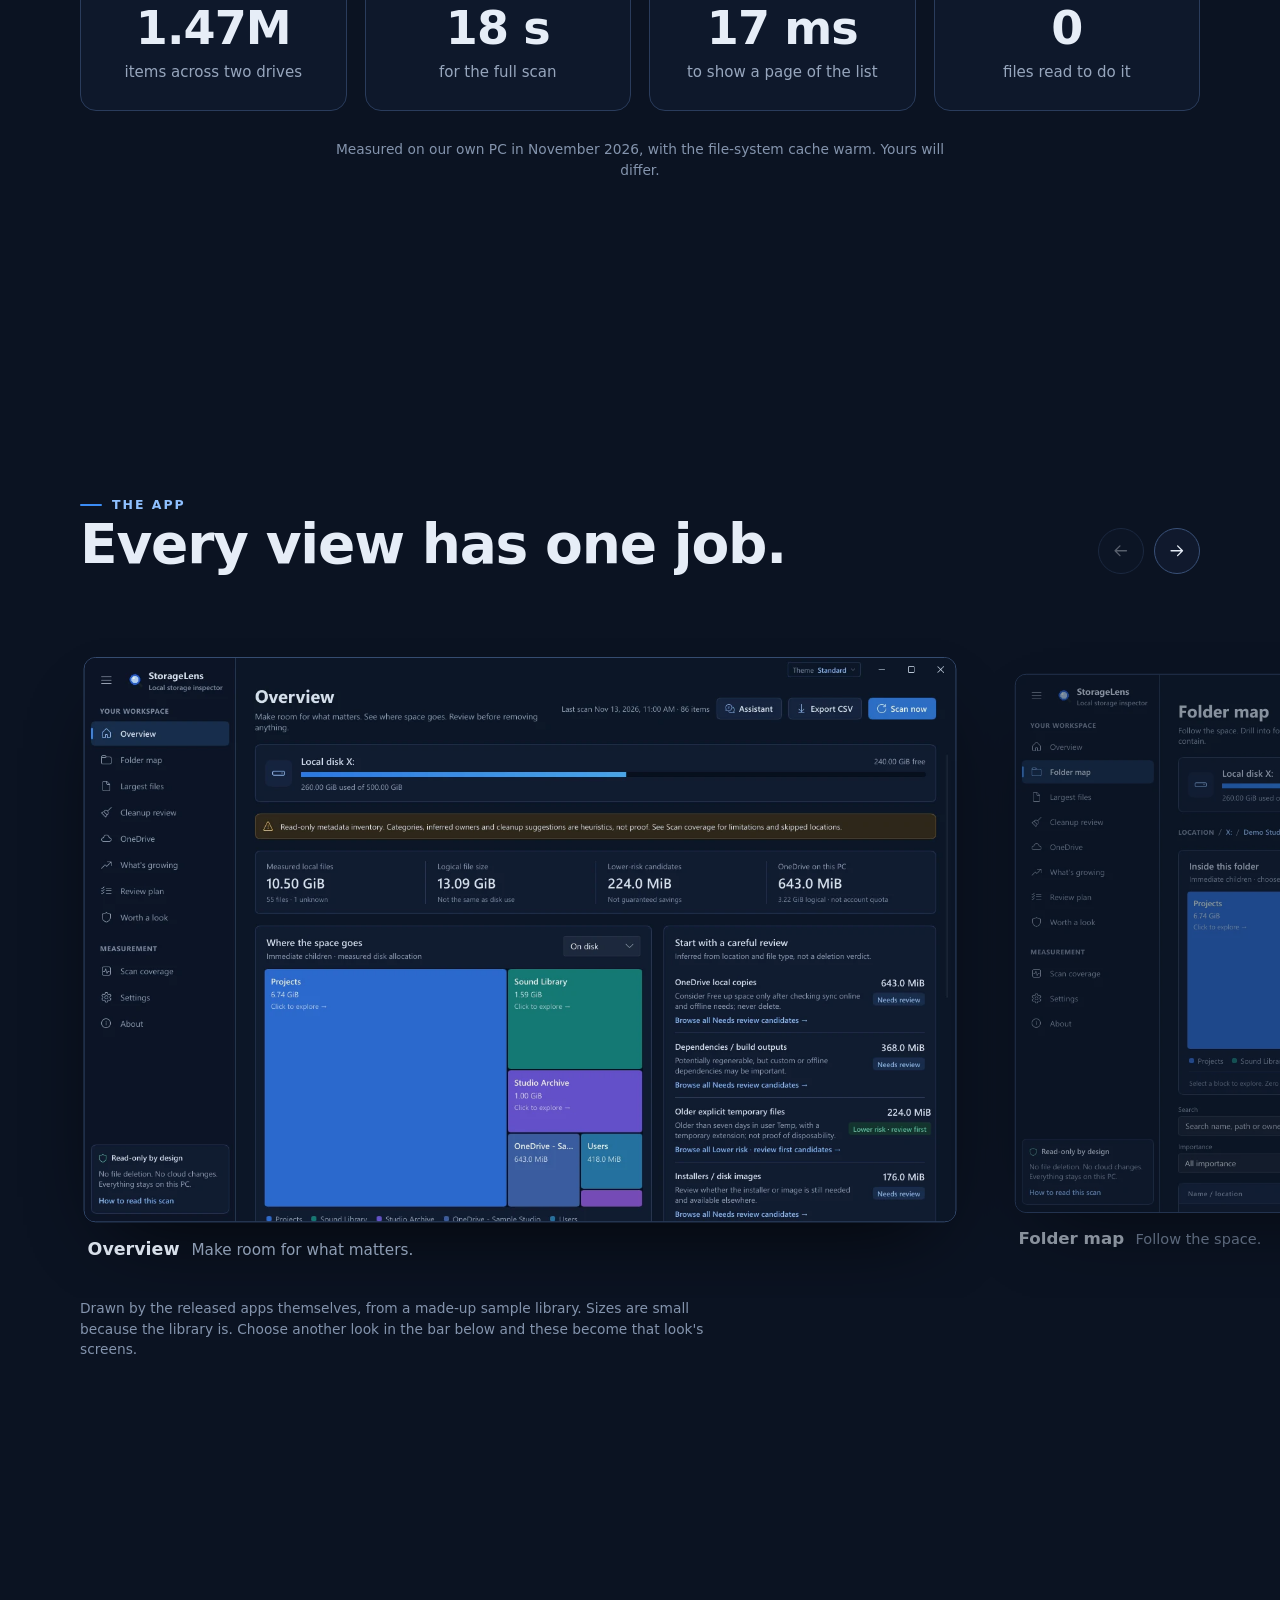
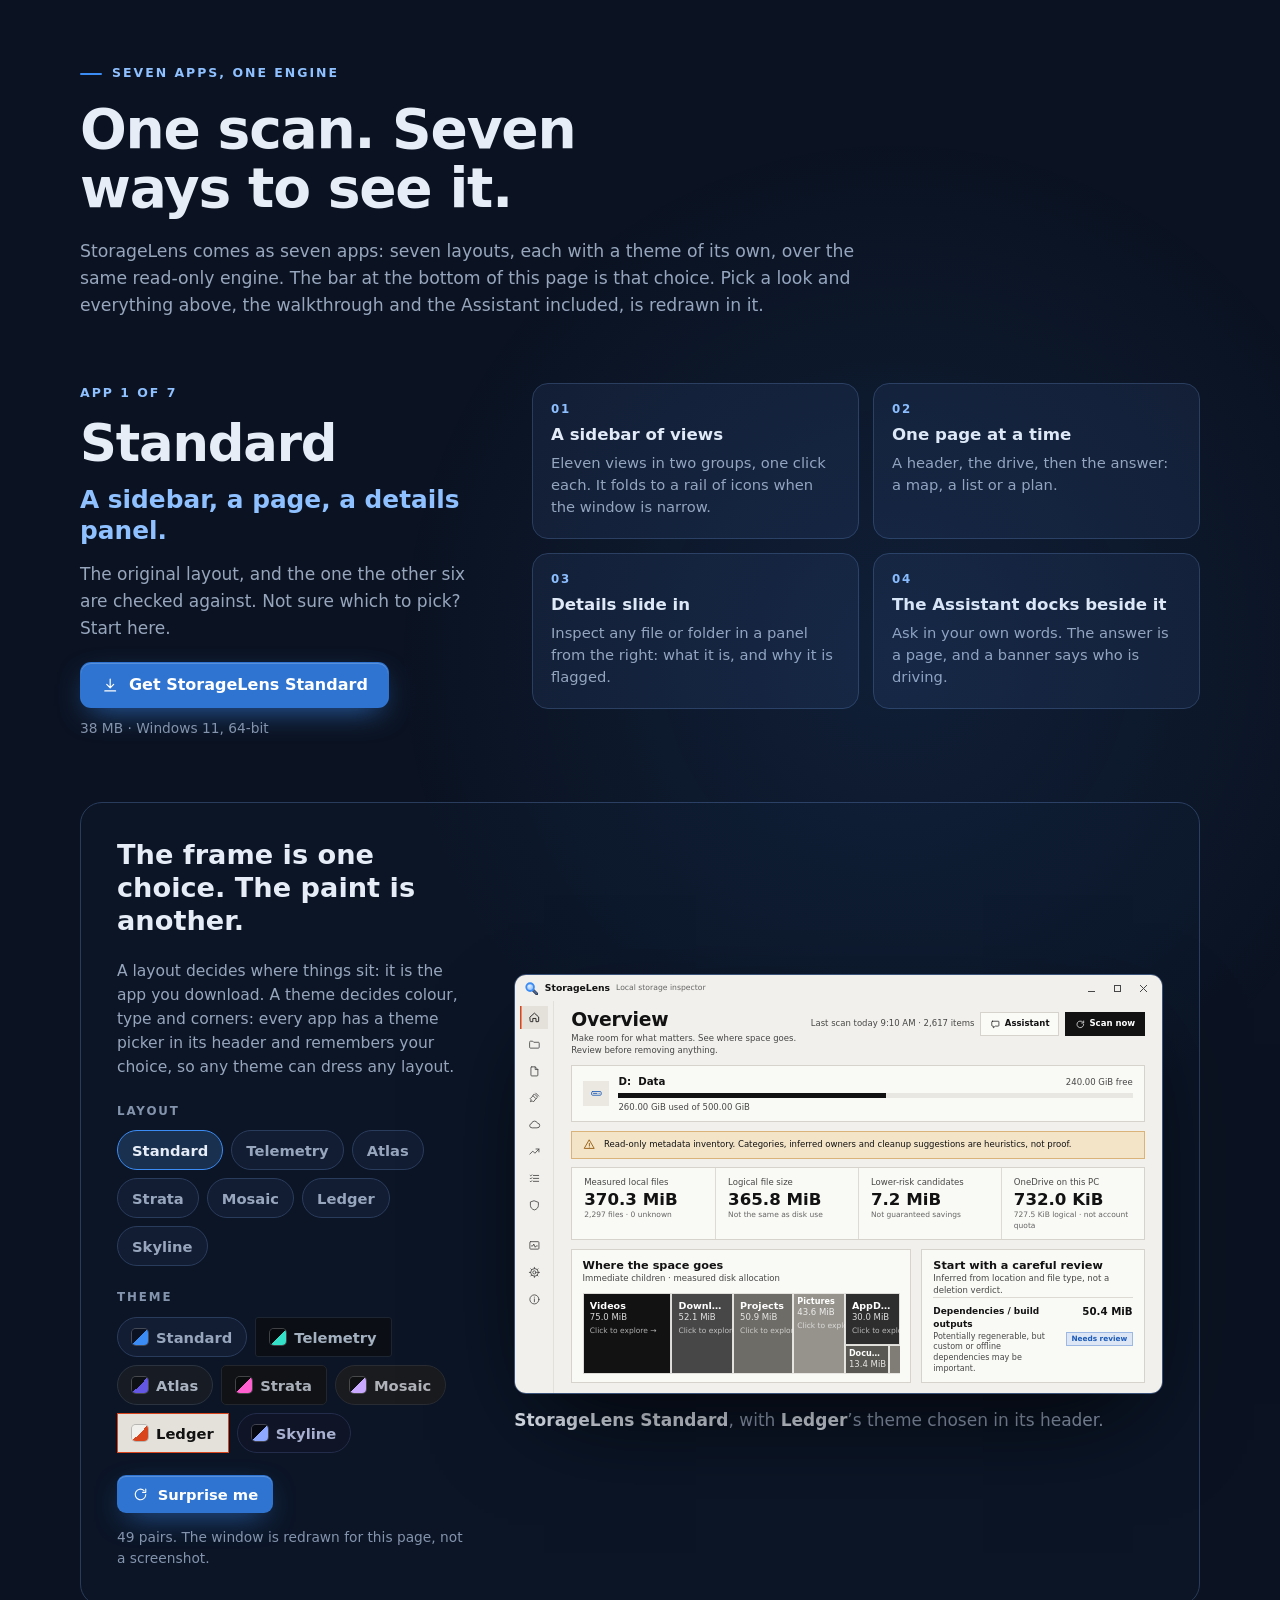
==== commit 2d798507: "Website as committed at 9ff265e07 (25 November 2026 07:01)" ====
--- a/index.html
+++ b/index.html
@@ -13,6 +13,7 @@
 <meta property="og:description" content="A free Windows app that maps your drives and explains what each folder is doing there. Read-only by design: it measures everything and changes nothing.">
 <meta property="og:image" content="https://demar-developer.github.io/storagelens/assets/social-preview.jpg">
 <meta name="twitter:card" content="summary_large_image">
+<link rel="icon" href="favicon.ico" sizes="32x32">
 <link rel="icon" href="assets/icon.svg" type="image/svg+xml">
 <link rel="stylesheet" href="styles.css">
 <link rel="stylesheet" href="layouts.css">
